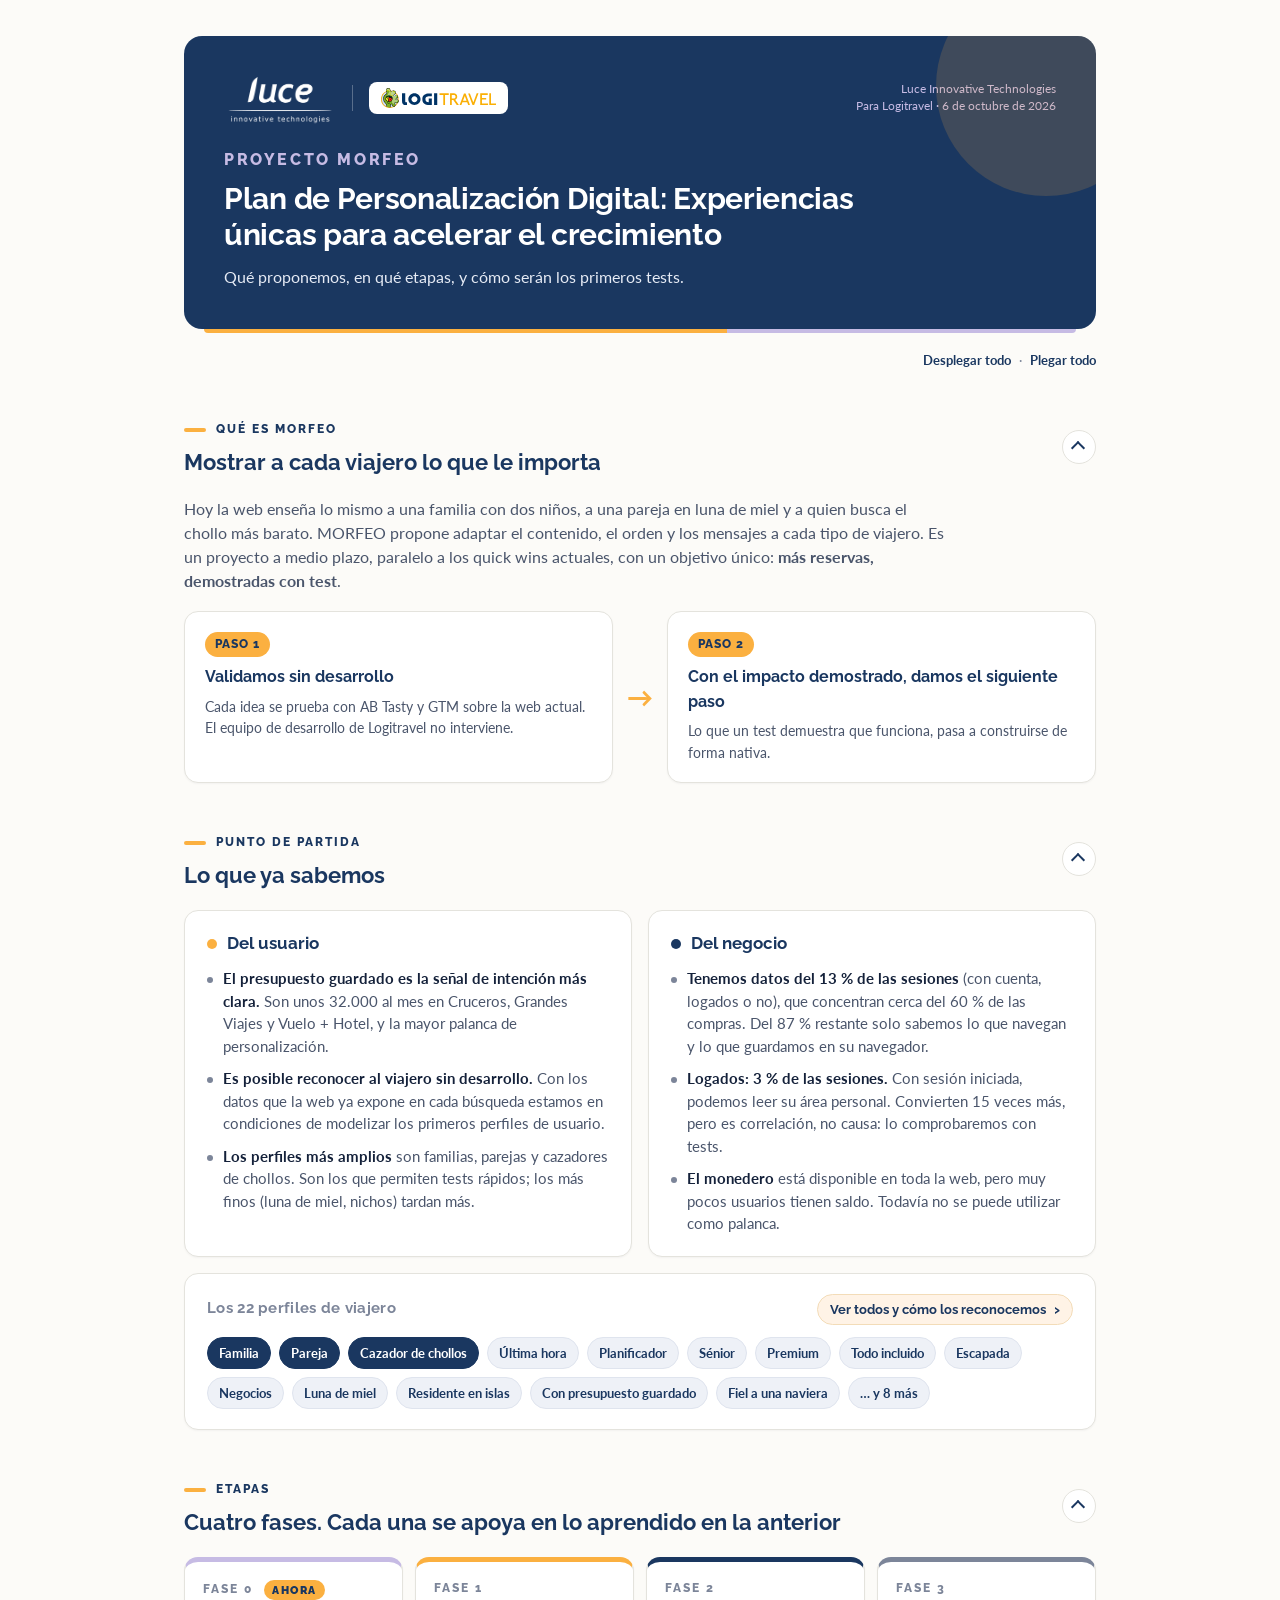
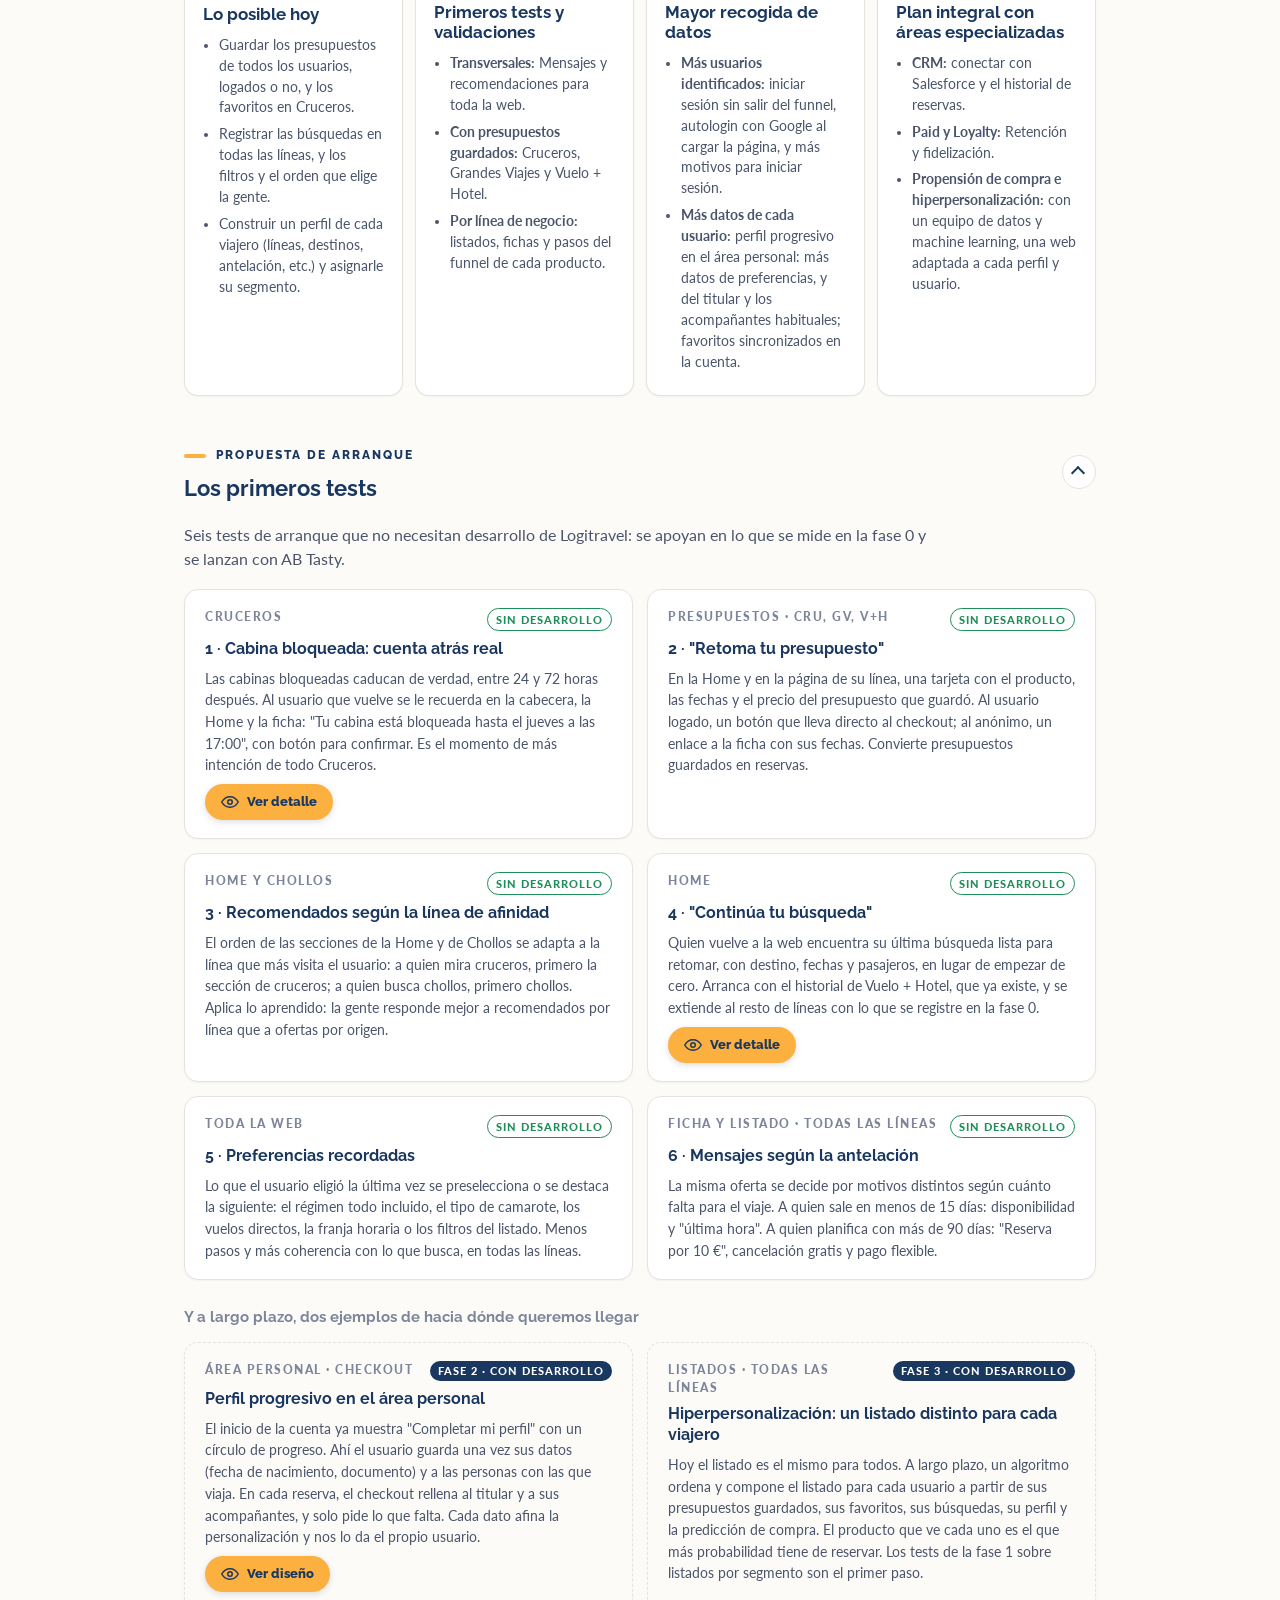
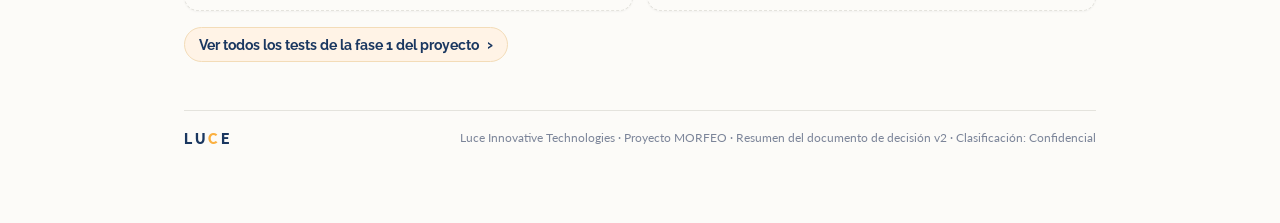
==== index.html @ 3d71fefe "Incorporar favoritos y precisar textos en la sección de Etapas Refleja en el resumen web la nueva pa" ====
<!DOCTYPE html>
<html lang="es">
<head>
<meta charset="UTF-8">
<meta name="viewport" content="width=device-width, initial-scale=1.0">
<title>Proyecto MORFEO · Plan de personalización — Luce para Logitravel</title>
<link rel="preconnect" href="https://fonts.googleapis.com">
<link rel="preconnect" href="https://fonts.gstatic.com" crossorigin>
<link href="https://fonts.googleapis.com/css2?family=Raleway:wght@600;700;800&family=Lato:wght@400;700;900&display=swap" rel="stylesheet">
<style>
  :root {
    --navy: #1A3760;
    --navy-dark: #12284a;
    --orange: #FBB040;
    --orange-soft: #FFF3E6;
    --lilac: #C6BBE4;
    --ink: #14213a;
    --ink-2: #4a556b;
    --ink-3: #7c8599;
    --line: #e4e3dd;
    --paper: #fcfbf8;
    --card: #ffffff;
    --ok: #1e8e5a;
  }
  * { box-sizing: border-box; }
  html { scroll-behavior: smooth; }
  body {
    margin: 0;
    background: var(--paper);
    color: var(--ink);
    font-family: "Lato", Arial, sans-serif;
    font-size: 15.5px;
    line-height: 1.55;
  }
  h1, h2, h3, h4 { font-family: "Raleway", Arial, sans-serif; margin: 0; color: var(--navy); }
  p { margin: 0 0 10px; }
  strong { font-weight: 700; }
  .wrap { max-width: 960px; margin: 0 auto; padding: 36px 24px 72px; }

  /* ---- Cabecera ---- */
  header.hero {
    background: var(--navy);
    color: #fff;
    border-radius: 18px;
    padding: 34px 40px 30px;
    position: relative;
    overflow: hidden;
  }
  header.hero::after {
    content: "";
    position: absolute; right: -60px; top: -60px;
    width: 220px; height: 220px; border-radius: 50%;
    background: var(--orange); opacity: 0.16;
  }
  .brand-row { display: flex; justify-content: space-between; align-items: center; margin-bottom: 22px; }
  .wordmark {
    font-family: "Raleway", Arial, sans-serif; font-weight: 800; font-size: 20px;
    letter-spacing: 4px; color: #fff;
  }
  .wordmark span { color: var(--orange); }
  .brands { display: flex; align-items: center; gap: 16px; position: relative; z-index: 1; }
  .logo-luce { display: block; height: 56px; width: auto; }
  .brand-sep { width: 1px; height: 26px; background: rgba(255,255,255,0.28); }
  .logo-plate { display: inline-flex; align-items: center; background: #fff; border-radius: 8px; padding: 6px 12px; }
  .logo-logi { display: block; height: 20px; width: auto; }
  .brand-row .meta { font-size: 12px; color: var(--lilac); text-align: right; line-height: 1.4; }
  .eyebrow { font-family: "Raleway", Arial, sans-serif; font-size: 16px; font-weight: 800; letter-spacing: 2.6px; text-transform: uppercase; color: var(--lilac); margin-bottom: 8px; }
  header.hero h1 { color: #fff; font-size: 30px; line-height: 1.2; max-width: 680px; letter-spacing: -0.3px; }
  header.hero p.sub { color: #e6ebf5; max-width: 660px; margin-top: 12px; font-size: 15.5px; }
  .hero-rule { height: 4px; background: linear-gradient(90deg, var(--orange) 0 60%, var(--lilac) 60% 100%); border-radius: 0 0 18px 18px; margin: 0 20px; }

  /* ---- Secciones ---- */
  details.sec { margin-top: 38px; }
  details.sec summary {
    list-style: none; cursor: pointer; display: flex; justify-content: space-between; align-items: center; gap: 16px;
    padding: 6px 0; border-radius: 10px;
  }
  details.sec summary::-webkit-details-marker { display: none; }
  details.sec summary:hover h2 { color: var(--navy-dark); }
  details.sec summary:focus-visible { outline: 2px solid var(--orange); outline-offset: 4px; }
  .sum-text .kicker { margin-bottom: 6px; }
  .sum-text h2 { margin-bottom: 0; }
  .chev {
    flex: none; width: 34px; height: 34px; border-radius: 50%; border: 1px solid var(--line); background: var(--card);
    position: relative; transition: transform .2s, background .15s;
  }
  .chev::before {
    content: ""; position: absolute; left: 12px; top: 10px; width: 8px; height: 8px;
    border-right: 2px solid var(--navy); border-bottom: 2px solid var(--navy); transform: rotate(45deg);
  }
  details.sec[open] .chev { transform: rotate(180deg); }
  details.sec summary:hover .chev { background: var(--orange-soft); }
  .sec-body { margin-top: 12px; }
  details.sec:not([open]) summary { border-bottom: 1px dashed var(--line); padding-bottom: 14px; }
  .toggle-all {
    display: flex; justify-content: flex-end; gap: 8px; margin-top: 18px; font-size: 12.5px; color: var(--ink-3);
  }
  .toggle-all button { background: none; border: none; color: var(--navy); font: inherit; font-weight: 700; cursor: pointer; padding: 0; }
  .toggle-all button:hover { text-decoration: underline; }
  .kicker {
    display: inline-flex; align-items: center; gap: 10px;
    font-family: "Raleway", Arial, sans-serif; font-size: 11.5px; font-weight: 800;
    letter-spacing: 2px; text-transform: uppercase; color: var(--navy); margin-bottom: 8px;
  }
  .kicker::before { content: ""; width: 22px; height: 4px; background: var(--orange); border-radius: 2px; }
  h2 { font-size: 22px; font-weight: 700; margin-bottom: 8px; }
  .sec-body > p.lead { color: var(--ink-2); max-width: 760px; margin-bottom: 18px; }

  .card {
    background: var(--card); border: 1px solid var(--line); border-radius: 14px;
    padding: 20px 22px; box-shadow: 0 1px 2px rgba(20,33,58,0.04);
  }
  .grid-2 { display: grid; grid-template-columns: 1fr 1fr; gap: 16px; }
  @media (max-width: 760px) { .grid-2 { grid-template-columns: 1fr; } }

  /* ---- Enlaces que abren detalle ---- */
  .more {
    display: inline-flex; align-items: center; gap: 8px;
    font-family: "Raleway", Arial, sans-serif; font-weight: 700; font-size: 13.5px;
    color: var(--navy); background: var(--orange-soft); border: 1px solid #f3dcb8;
    padding: 8px 14px; border-radius: 999px; cursor: pointer; text-decoration: none;
    transition: background .15s, border-color .15s;
  }
  .more:hover { background: var(--orange); border-color: var(--orange); }
  .more::after { content: "›"; font-size: 17px; line-height: 1; }
  .more.small { font-size: 12.5px; padding: 6px 12px; }

  /* ---- Cómo trabajamos ---- */
  .steps { display: grid; grid-template-columns: 1fr auto 1fr; gap: 14px; align-items: stretch; }
  .step { padding: 18px 20px; }
  .step .n {
    display: inline-block; font-family: "Raleway", Arial, sans-serif; font-weight: 800; font-size: 12px;
    background: var(--orange); color: var(--navy); padding: 3px 10px; border-radius: 999px; margin-bottom: 8px; letter-spacing: 1px;
  }
  .step h3 { font-size: 16px; margin-bottom: 6px; }
  .step p { font-size: 14px; color: var(--ink-2); margin: 0; }
  .arrow { align-self: center; font-size: 26px; color: var(--orange); font-weight: 900; }
  @media (max-width: 760px) { .steps { grid-template-columns: 1fr; } .arrow { text-align: center; transform: rotate(90deg); } }

  /* ---- Punto de partida ---- */
  .know h3 { font-size: 16.5px; margin-bottom: 12px; display: flex; align-items: center; gap: 10px; }
  .know h3::before { content: ""; width: 10px; height: 10px; border-radius: 50%; background: var(--orange); flex: none; }
  .know.biz h3::before { background: var(--navy); }
  ul.facts { list-style: none; padding: 0; margin: 0; display: grid; gap: 10px; }
  ul.facts li { padding-left: 16px; position: relative; font-size: 14.5px; color: var(--ink-2); }
  ul.facts li::before { content: ""; position: absolute; left: 0; top: 9px; width: 6px; height: 6px; border-radius: 50%; background: var(--ink-3); }
  ul.facts li strong { color: var(--ink); }
  .chips { display: flex; flex-wrap: wrap; gap: 8px; margin-top: 14px; }
  .chip { font-size: 13px; font-weight: 700; color: var(--navy); background: #eef1f7; border: 1px solid #dfe4ee; padding: 5px 11px; border-radius: 999px; }
  .chip.hi { background: var(--navy); color: #fff; border-color: var(--navy); }
  .profiles { margin-top: 16px; }
  .profiles-head { display: flex; justify-content: space-between; align-items: center; gap: 12px; flex-wrap: wrap; }
  .profiles-head h3 { font-size: 15px; color: var(--ink-3); font-weight: 700; letter-spacing: .3px; }
  .profiles .chips { margin-top: 12px; }

  /* ---- Fases ---- */
  .phases { display: grid; grid-template-columns: repeat(4, 1fr); gap: 12px; }
  @media (max-width: 860px) { .phases { grid-template-columns: 1fr 1fr; } }
  @media (max-width: 520px) { .phases { grid-template-columns: 1fr; } }
  .phase { padding: 18px 18px 16px; border-top: 5px solid var(--orange); display: flex; flex-direction: column; }
  .phase.p0 { border-top-color: var(--lilac); }
  .phase.p1 { border-top-color: var(--orange); }
  .phase.p2 { border-top-color: var(--navy); }
  .phase.p3 { border-top-color: var(--ink-3); }
  .phase .num { font-family: "Raleway", Arial, sans-serif; font-weight: 800; font-size: 11.5px; letter-spacing: 2px; color: var(--ink-3); text-transform: uppercase; }
  .phase h3 { font-size: 16.5px; margin: 4px 0 10px; line-height: 1.25; }
  .phase ul { margin: 0; padding-left: 16px; }
  .phase li { font-size: 13.5px; color: var(--ink-2); margin-bottom: 6px; }
  .now { display: inline-block; font-size: 10.5px; font-weight: 900; letter-spacing: 1.5px; color: var(--navy); background: var(--orange); padding: 2px 8px; border-radius: 999px; margin-left: 6px; vertical-align: middle; }

  /* ---- Tests ---- */
  .tests { display: grid; grid-template-columns: 1fr 1fr; gap: 14px; }
  @media (max-width: 760px) { .tests { grid-template-columns: 1fr; } }
  .test { padding: 18px 20px; display: flex; flex-direction: column; gap: 8px; }
  .test .top { display: flex; justify-content: space-between; align-items: flex-start; gap: 10px; }
  .test .line { font-size: 11.5px; font-weight: 900; letter-spacing: 1.5px; text-transform: uppercase; color: var(--ink-3); }
  .test h3 { font-size: 16px; line-height: 1.3; }
  .test p { font-size: 14px; color: var(--ink-2); margin: 0; }
  .pill-dev { font-size: 11px; font-weight: 900; letter-spacing: 1px; color: var(--ok); border: 1.5px solid var(--ok); padding: 2px 8px; border-radius: 999px; white-space: nowrap; }
  .tests-foot { margin-top: 16px; }
  .sub-h { font-size: 15px; color: var(--ink-3); font-weight: 700; margin: 26px 0 12px; }
  .test.long { border-style: dashed; background: var(--paper); }
  .pill-long { font-size: 10.5px; font-weight: 900; letter-spacing: 1px; color: #fff; background: var(--navy); padding: 2px 8px; border-radius: 999px; white-space: nowrap; }

  /* ---- Modales ---- */
  dialog {
    border: none; border-radius: 16px; padding: 0;
    width: min(1040px, calc(100vw - 32px)); max-height: 88vh;
    background: var(--card); color: var(--ink);
    box-shadow: 0 24px 60px rgba(20,33,58,0.28);
  }
  dialog::backdrop { background: rgba(20,33,58,0.55); }
  .modal-head {
    position: sticky; top: 0; z-index: 1;
    display: flex; justify-content: space-between; align-items: flex-start; gap: 16px;
    padding: 20px 26px 14px; background: var(--card); border-bottom: 1px solid var(--line);
  }
  .modal-head h2 { font-size: 20px; margin: 0; }
  .modal-head p { font-size: 13.5px; color: var(--ink-2); margin: 4px 0 0; }
  .close {
    flex: none; width: 34px; height: 34px; border-radius: 50%; border: 1px solid var(--line);
    background: var(--paper); color: var(--navy); font-size: 20px; line-height: 1; cursor: pointer;
  }
  .close:hover { background: var(--orange-soft); }
  .modal-body { padding: 10px 26px 26px; }
  .modal-body h3 {
    font-size: 12px; letter-spacing: 2px; text-transform: uppercase; color: var(--navy);
    margin: 22px 0 8px; padding-left: 12px; border-left: 4px solid var(--orange);
  }
  .modal-body h3 small { text-transform: none; letter-spacing: 0; font-weight: 400; color: var(--ink-3); font-family: "Lato", Arial, sans-serif; font-size: 12.5px; margin-left: 8px; }
  table { width: 100%; border-collapse: collapse; font-size: 13.5px; }
  th { text-align: left; font-family: "Raleway", Arial, sans-serif; font-size: 11.5px; letter-spacing: 1.2px; text-transform: uppercase; color: var(--ink-3); padding: 8px 10px; border-bottom: 2px solid var(--line); }
  td { padding: 9px 10px; border-bottom: 1px solid var(--line); vertical-align: top; color: var(--ink-2); }
  td:first-child { color: var(--ink); font-weight: 700; white-space: nowrap; }
  tr:hover td { background: #fcf8f1; }
  .rel { display: inline-block; font-size: 11.5px; font-weight: 900; letter-spacing: .5px; padding: 2px 8px; border-radius: 999px; white-space: nowrap; }
  .rel.hi { background: #e3f4ea; color: var(--ok); }
  .rel.mid { background: var(--orange-soft); color: #9a6200; }
  .rel.lo { background: #eef1f7; color: var(--ink-3); }
  td:first-child { white-space: normal; min-width: 180px; }
  td small { display: inline-block; margin-top: 4px; font-size: 12px; color: var(--ink-3); }

  /* ---- Tarjetas de test clicables + modales de detalle ---- */
  .test[data-open] { cursor: pointer; transition: border-color .15s, box-shadow .15s, transform .15s; }
  .test[data-open]:hover { border-color: var(--orange); box-shadow: 0 6px 18px rgba(20,33,58,0.10); transform: translateY(-1px); }
  .test[data-open]:focus-visible { outline: 2px solid var(--orange); outline-offset: 3px; }
  .test .go { margin-top: auto; align-self: flex-start; display: inline-flex; align-items: center; gap: 8px; padding: 8px 16px; border-radius: 999px; background: var(--orange); font-family: "Raleway", Arial, sans-serif; font-weight: 800; font-size: 13px; color: var(--navy); box-shadow: 0 2px 6px rgba(20,33,58,0.15); transition: background .15s, color .15s; }
  .test .go::before { content: ""; width: 18px; height: 18px; background: currentColor; -webkit-mask: url("data:image/svg+xml,%3Csvg xmlns='http://www.w3.org/2000/svg' viewBox='0 0 24 24' fill='none' stroke='black' stroke-width='2' stroke-linecap='round' stroke-linejoin='round'%3E%3Cpath d='M1 12s4-7 11-7 11 7 11 7-4 7-11 7S1 12 1 12z'/%3E%3Ccircle cx='12' cy='12' r='3'/%3E%3C/svg%3E") center / contain no-repeat; mask: url("data:image/svg+xml,%3Csvg xmlns='http://www.w3.org/2000/svg' viewBox='0 0 24 24' fill='none' stroke='black' stroke-width='2' stroke-linecap='round' stroke-linejoin='round'%3E%3Cpath d='M1 12s4-7 11-7 11 7 11 7-4 7-11 7S1 12 1 12z'/%3E%3Ccircle cx='12' cy='12' r='3'/%3E%3C/svg%3E") center / contain no-repeat; }
  .test[data-open]:hover .go { background: var(--navy); color: #fff; }
  dialog.lightbox { width: min(1400px, calc(100vw - 32px)); max-height: 96vh; overflow: auto; background: #fff; padding: 12px; text-align: center; }
  dialog.lightbox img { max-width: 100%; max-height: calc(96vh - 40px); height: auto; }
  dialog.lightbox .close { position: absolute; top: 10px; right: 10px; z-index: 2; }
  dialog.narrow { width: min(760px, calc(100vw - 32px)); }
  .detail { margin: 0; display: grid; gap: 16px; }
  .detail dt { font-family: "Raleway", Arial, sans-serif; font-size: 11.5px; font-weight: 800; letter-spacing: 1.6px; text-transform: uppercase; color: var(--navy); padding-left: 10px; border-left: 4px solid var(--orange); margin-bottom: 4px; }
  .detail dd { margin: 0; font-size: 14.5px; color: var(--ink-2); }
  /* Modal con mockups: todo cabe en pantalla, sin scroll. La altura de las imágenes se calcula a partir de la ventana */
  dialog.wide { width: min(1024px, calc(100vw - 32px)); max-height: 96vh; overflow: hidden; }
  dialog.wide .modal-head { padding: 14px 26px 10px; }
  dialog.wide .modal-body { padding: 8px 26px 18px; }
  .wide .detail { grid-template-columns: 1fr 1fr; gap: 12px 28px; margin-top: 12px; }
  .mock { display: flex; justify-content: center; align-items: flex-start; gap: 20px; --mh: min(clamp(200px, calc((96vh - 300px) * 0.8), 520px), calc((min(1024px, 100vw - 32px) - 72px) / 2.1)); }
  .mock figure { margin: 0; flex: none; }
  .mock .mock-tag { margin-bottom: 6px; }
  .mock a.zoom { display: block; cursor: zoom-in; border: 1px solid var(--line); border-radius: 10px; overflow: hidden; background: #f6f6f6; }
  .mock img { display: block; height: var(--mh); width: auto; max-width: 100%; }
  .mock-note { margin: 8px 0 0; font-size: 12.5px; color: var(--ink-3); text-align: center; }
  .mock-tag { display: inline-block; font-size: 10.5px; font-weight: 900; letter-spacing: 1.2px; text-transform: uppercase; color: var(--navy); background: var(--lilac); padding: 2px 8px; border-radius: 999px; }
  @media (max-width: 900px) {
    dialog.wide { overflow: auto; }
    .mock { flex-direction: column; align-items: center; }
    .mock img { height: auto; width: 100%; }
    .wide .detail { grid-template-columns: 1fr; }
  }

  /* ---- Maqueta interactiva (modal del test 1) ---- */
  dialog.sim { width: min(1180px, calc(100vw - 32px)); max-height: 96vh; overflow: auto; }
  dialog.sim .modal-head { padding: 14px 26px 10px; }
  dialog.sim .modal-body { padding: 12px 26px 20px; }
  .sim-bar { display: flex; flex-wrap: wrap; align-items: center; gap: 10px 22px; margin-bottom: 12px; }
  .sim-ctl { display: flex; align-items: center; gap: 10px; }
  .sim-ctl.sim-right { margin-left: auto; gap: 8px; }
  .sim-lbl { font-family: "Raleway", Arial, sans-serif; font-size: 11.5px; font-weight: 800; letter-spacing: 1.6px; text-transform: uppercase; color: var(--ink-3); }
  .sim-switch { display: inline-flex; align-items: center; gap: 10px; padding: 4px 14px 4px 4px; border-radius: 999px; border: 1px solid var(--line); background: var(--paper); cursor: pointer; font: 700 13px "Lato", Arial, sans-serif; color: var(--ink-2); }
  .sim-switch .sim-knob { position: relative; width: 40px; height: 22px; border-radius: 999px; background: #c9ccd6; transition: background .15s; }
  .sim-switch .sim-knob::after { content: ""; position: absolute; top: 3px; left: 3px; width: 16px; height: 16px; border-radius: 50%; background: #fff; box-shadow: 0 1px 2px rgba(20,33,58,.3); transition: transform .15s; }
  .sim-switch[aria-checked="true"] { color: var(--navy); border-color: #f3dcb8; background: var(--orange-soft); }
  .sim-switch[aria-checked="true"] .sim-knob { background: var(--navy); }
  .sim-switch[aria-checked="true"] .sim-knob::after { transform: translateX(18px); }
  .sim-seg { display: inline-flex; border: 1px solid var(--line); border-radius: 999px; padding: 3px; background: var(--paper); }
  .sim-seg button { border: 0; background: none; padding: 5px 14px; border-radius: 999px; cursor: pointer; font: 700 13px "Lato", Arial, sans-serif; color: var(--ink-2); }
  .sim-seg button[aria-pressed="true"] { background: var(--navy); color: #fff; }
  .sim-ghost { border: 1px solid var(--line); background: var(--card); color: var(--navy); border-radius: 999px; padding: 6px 12px; cursor: pointer; font: 700 12.5px "Lato", Arial, sans-serif; }
  .sim-ghost:hover { background: var(--orange-soft); border-color: #f3dcb8; }
  .sim-switch:focus-visible, .sim-seg button:focus-visible, .sim-ghost:focus-visible { outline: 2px solid var(--orange); outline-offset: 2px; }
  .sim-stage { --sim-h: clamp(340px, 58vh, 640px); height: var(--sim-h); display: flex; justify-content: center; align-items: flex-start; background: #fdebd3; border: 1px solid #f3dcb8; border-radius: 12px; overflow: hidden; }
  .sim-desk, .sim-phone { position: relative; overflow: hidden; }
  /* Escritorio con el mismo marco oscuro que el móvil, separado del borde de la zona */
  .sim-desk { flex: none; width: calc(100% - 40px); height: calc(100% - 24px); margin: 12px 20px; border: 8px solid var(--navy-dark); border-radius: 14px; background: #fff; box-shadow: 0 8px 24px rgba(20,33,58,.25); }
  /* Móvil completo (390 × 700 de pantalla + marco); se escala para que quepa entero en la zona */
  .sim-phone { flex: none; width: 406px; height: 716px; margin-top: 8px; transform-origin: top center; border: 8px solid var(--navy-dark); border-radius: 36px; background: #fff; box-shadow: 0 8px 24px rgba(20,33,58,.25); }
  .sim-phone iframe { width: 100%; height: 100%; }
  .sim-stage[data-view="desktop"] .sim-phone, .sim-stage[data-view="mobile"] .sim-desk { display: none; }
  /* Maqueta de una sola pieza (perfil progresivo): el iframe ocupa toda la zona */
  .sim-stage.single { background: #eef1f6; border-color: var(--line); --sim-h: clamp(420px, 66vh, 700px); }
  .sim-stage.single iframe { position: static; width: 100%; height: 100%; transform: none; }
  .sim-count { font-size: 13px; color: var(--ink-2); }
  .sim-count strong { color: var(--navy); font-size: 15px; }
  dialog.viaj { width: min(1240px, calc(100vw - 32px)); }
  dialog.viaj .detail { grid-template-columns: 1fr 1fr; }
  @media (max-width: 900px) { dialog.viaj .detail { grid-template-columns: 1fr; } .sim-stage.single { height: auto; } .sim-stage.single iframe { height: 1400px; } }
  .sim-stage iframe { display: block; border: 0; background: #fff; transform-origin: 0 0; position: absolute; top: 0; left: 0; }
  @media (max-width: 900px) { .sim-ctl.sim-right { margin-left: 0; } }

  /* ---- Pie ---- */
  footer { margin-top: 48px; padding-top: 18px; border-top: 1px solid var(--line); display: flex; justify-content: space-between; flex-wrap: wrap; gap: 8px; font-size: 12px; color: var(--ink-3); }
  footer .wordmark { color: var(--navy); font-size: 14px; letter-spacing: 3px; }

  @media print {
    body { background: #fff; font-size: 12.5px; }
    .wrap { padding: 0; max-width: none; }
    header.hero { border-radius: 0; }
    .card, .phase, .test, .step { box-shadow: none; break-inside: avoid; }
    details.sec { margin-top: 22px; }
    .more, dialog, .chev, .toggle-all { display: none !important; }
  }
</style>
</head>
<body>
<div class="wrap">

  <header class="hero">
    <div class="brand-row">
      <div class="brands">
        <img src="assets/luce_innovative_technologies_blanco.svg" alt="Luce Innovative Technologies" class="logo-luce">
        <span class="brand-sep" aria-hidden="true"></span>
        <span class="logo-plate"><img src="assets/logitravel_logo.svg" alt="Logitravel" class="logo-logi"></span>
      </div>
      <div class="meta">Luce Innovative Technologies<br>Para Logitravel · 6 de octubre de 2026</div>
    </div>
    <div class="eyebrow">Proyecto MORFEO</div>
    <h1>Plan de Personalización Digital: Experiencias únicas para acelerar el crecimiento</h1>
    <p class="sub">Qué proponemos, en qué etapas, y cómo serán los primeros tests.</p>
  </header>
  <div class="hero-rule"></div>
  <div class="toggle-all"><button data-all="open">Desplegar todo</button> · <button data-all="close">Plegar todo</button></div>

  <!-- ====== QUÉ ES ====== -->
  <details class="sec" open>
    <summary>
      <div class="sum-text"><div class="kicker">Qué es MORFEO</div><h2>Mostrar a cada viajero lo que le importa</h2></div>
      <span class="chev" aria-hidden="true"></span>
    </summary>
    <div class="sec-body">
    <p class="lead">Hoy la web enseña lo mismo a una familia con dos niños, a una pareja en luna de miel y a quien busca el chollo más barato. MORFEO propone adaptar el contenido, el orden y los mensajes a cada tipo de viajero. Es un proyecto a medio plazo, paralelo a los quick wins actuales, con un objetivo único: <strong>más reservas, demostradas con test</strong>.</p>

    <div class="steps">
      <div class="card step">
        <span class="n">PASO 1</span>
        <h3>Validamos sin desarrollo</h3>
        <p>Cada idea se prueba con AB Tasty y GTM sobre la web actual. El equipo de desarrollo de Logitravel no interviene.</p>
      </div>
      <div class="arrow">→</div>
      <div class="card step">
        <span class="n">PASO 2</span>
        <h3>Con el impacto demostrado, damos el siguiente paso</h3>
        <p>Lo que un test demuestra que funciona, pasa a construirse de forma nativa.</p>
      </div>
    </div>
  </div>
  </details>

  <!-- ====== PUNTO DE PARTIDA ====== -->
  <details class="sec" open>
    <summary>
      <div class="sum-text"><div class="kicker">Punto de partida</div><h2>Lo que ya sabemos</h2></div>
      <span class="chev" aria-hidden="true"></span>
    </summary>
    <div class="sec-body">
    <div class="grid-2">

      <div class="card know">
        <h3>Del usuario</h3>
        <ul class="facts">
          <li><strong>El presupuesto guardado es la señal de intención más clara.</strong> Son unos 32.000 al mes en Cruceros, Grandes Viajes y Vuelo + Hotel, y la mayor palanca de personalización.</li>
          <li><strong>Es posible reconocer al viajero sin desarrollo.</strong> Con los datos que la web ya expone en cada búsqueda estamos en condiciones de modelizar los primeros perfiles de usuario.</li>
          <li><strong>Los perfiles más amplios</strong> son familias, parejas y cazadores de chollos. Son los que permiten tests rápidos; los más finos (luna de miel, nichos) tardan más.</li>
        </ul>
      </div>
      <div class="card know biz">
        <h3>Del negocio</h3>
        <ul class="facts">
          <li><strong>Tenemos datos del 13 % de las sesiones</strong> (con cuenta, logados o no), que concentran cerca del 60 % de las compras. Del 87 % restante solo sabemos lo que navegan y lo que guardamos en su navegador.</li>
          <li><strong>Logados: 3 % de las sesiones.</strong> Con sesión iniciada, podemos leer su área personal. Convierten 15 veces más, pero es correlación, no causa: lo comprobaremos con tests.</li>
          <li><strong>El monedero</strong> está disponible en toda la web, pero muy pocos usuarios tienen saldo. Todavía no se puede utilizar como palanca.</li>
        </ul>
      </div>

    </div>

    <div class="card profiles">
      <div class="profiles-head">
        <h3>Los 22 perfiles de viajero</h3>
        <button class="more small" data-open="dlg-segmentos">Ver todos y cómo los reconocemos</button>
      </div>
      <div class="chips">
        <span class="chip hi">Familia</span><span class="chip hi">Pareja</span><span class="chip hi">Cazador de chollos</span>
        <span class="chip">Última hora</span><span class="chip">Planificador</span><span class="chip">Sénior</span><span class="chip">Premium</span>
        <span class="chip">Todo incluido</span><span class="chip">Escapada</span><span class="chip">Negocios</span><span class="chip">Luna de miel</span>
        <span class="chip">Residente en islas</span><span class="chip">Con presupuesto guardado</span><span class="chip">Fiel a una naviera</span><span class="chip">… y 8 más</span>
      </div>
    </div>
  </div>
  </details>

  <!-- ====== ETAPAS ====== -->
  <details class="sec" open>
    <summary>
      <div class="sum-text"><div class="kicker">Etapas</div><h2>Cuatro fases. Cada una se apoya en lo aprendido en la anterior</h2></div>
      <span class="chev" aria-hidden="true"></span>
    </summary>
    <div class="sec-body">
    <div class="phases">
      <div class="card phase p0">
        <div class="num">Fase 0 <span class="now">AHORA</span></div>
        <h3>Lo posible hoy</h3>
        <ul>
          <li>Guardar los presupuestos de todos los usuarios, logados o no, y los favoritos en Cruceros.</li>
          <li>Registrar las búsquedas en todas las líneas, y los filtros y el orden que elige la gente.</li>
          <li>Construir un perfil de cada viajero (líneas, destinos, antelación, etc.) y asignarle su segmento.</li>
        </ul>
      </div>
      <div class="card phase p1">
        <div class="num">Fase 1</div>
        <h3>Primeros tests y validaciones</h3>
        <ul>
          <li><strong>Transversales:</strong> Mensajes y recomendaciones para toda la web.</li>
          <li><strong>Con presupuestos guardados:</strong> Cruceros, Grandes Viajes y Vuelo + Hotel.</li>
          <li><strong>Por línea de negocio:</strong> listados, fichas y pasos del funnel de cada producto.</li>
        </ul>
      </div>
      <div class="card phase p2">
        <div class="num">Fase 2</div>
        <h3>Mayor recogida de datos</h3>
        <ul>
          <li><strong>Más usuarios identificados:</strong> iniciar sesión sin salir del funnel, autologin con Google al cargar la página, y más motivos para iniciar sesión.</li>
          <li><strong>Más datos de cada usuario:</strong> perfil progresivo en el área personal: más datos de preferencias, y del titular y los acompañantes habituales; favoritos sincronizados en la cuenta.</li>
        </ul>
      </div>
      <div class="card phase p3">
        <div class="num">Fase 3</div>
        <h3>Plan integral con áreas especializadas</h3>
        <ul>
          <li><strong>CRM:</strong> conectar con Salesforce y el historial de reservas.</li>
          <li><strong>Paid y Loyalty:</strong> Retención y fidelización.</li>
          <li><strong>Propensión de compra e hiperpersonalización:</strong> con un equipo de datos y machine learning, una web adaptada a cada perfil y usuario.</li>
        </ul>
      </div>
    </div>
  </div>
  </details>

  <!-- ====== PRIMEROS TESTS ====== -->
  <details class="sec" open>
    <summary>
      <div class="sum-text"><div class="kicker">Propuesta de arranque</div><h2>Los primeros tests</h2></div>
      <span class="chev" aria-hidden="true"></span>
    </summary>
    <div class="sec-body">
    <p class="lead">Seis tests de arranque que no necesitan desarrollo de Logitravel: se apoyan en lo que se mide en la fase 0 y se lanzan con AB Tasty.</p>

    <div class="tests">
      <div class="card test" data-open="dlg-t1" role="button" tabindex="0" aria-haspopup="dialog">
        <div class="top"><span class="line">Cruceros</span><span class="pill-dev">SIN DESARROLLO</span></div>
        <h3>1 · Cabina bloqueada: cuenta atrás real</h3>
        <p>Las cabinas bloqueadas caducan de verdad, entre 24 y 72 horas después. Al usuario que vuelve se le recuerda en la cabecera, la Home y la ficha: "Tu cabina está bloqueada hasta el jueves a las 17:00", con botón para confirmar. Es el momento de más intención de todo Cruceros.</p>
        <span class="go">Ver detalle</span>
      </div>

      <div class="card test">
        <div class="top"><span class="line">Presupuestos · CRU, GV, V+H</span><span class="pill-dev">SIN DESARROLLO</span></div>
        <h3>2 · "Retoma tu presupuesto"</h3>
        <p>En la Home y en la página de su línea, una tarjeta con el producto, las fechas y el precio del presupuesto que guardó. Al usuario logado, un botón que lleva directo al checkout; al anónimo, un enlace a la ficha con sus fechas. Convierte presupuestos guardados en reservas.</p>
      </div>

      <div class="card test">
        <div class="top"><span class="line">Home y Chollos</span><span class="pill-dev">SIN DESARROLLO</span></div>
        <h3>3 · Recomendados según la línea de afinidad</h3>
        <p>El orden de las secciones de la Home y de Chollos se adapta a la línea que más visita el usuario: a quien mira cruceros, primero la sección de cruceros; a quien busca chollos, primero chollos. Aplica lo aprendido: la gente responde mejor a recomendados por línea que a ofertas por origen.</p>
      </div>

      <div class="card test" data-open="dlg-t4" role="button" tabindex="0" aria-haspopup="dialog">
        <div class="top"><span class="line">Home</span><span class="pill-dev">SIN DESARROLLO</span></div>
        <h3>4 · "Continúa tu búsqueda"</h3>
        <p>Quien vuelve a la web encuentra su última búsqueda lista para retomar, con destino, fechas y pasajeros, en lugar de empezar de cero. Arranca con el historial de Vuelo + Hotel, que ya existe, y se extiende al resto de líneas con lo que se registre en la fase 0.</p>
        <span class="go">Ver detalle</span>
      </div>

      <div class="card test">
        <div class="top"><span class="line">Toda la web</span><span class="pill-dev">SIN DESARROLLO</span></div>
        <h3>5 · Preferencias recordadas</h3>
        <p>Lo que el usuario eligió la última vez se preselecciona o se destaca la siguiente: el régimen todo incluido, el tipo de camarote, los vuelos directos, la franja horaria o los filtros del listado. Menos pasos y más coherencia con lo que busca, en todas las líneas.</p>
      </div>

      <div class="card test">
        <div class="top"><span class="line">Ficha y listado · Todas las líneas</span><span class="pill-dev">SIN DESARROLLO</span></div>
        <h3>6 · Mensajes según la antelación</h3>
        <p>La misma oferta se decide por motivos distintos según cuánto falta para el viaje. A quien sale en menos de 15 días: disponibilidad y "última hora". A quien planifica con más de 90 días: "Reserva por 10 €", cancelación gratis y pago flexible.</p>
      </div>
    </div>

    <h3 class="sub-h">Y a largo plazo, dos ejemplos de hacia dónde queremos llegar</h3>
    <div class="tests">
      <div class="card test long" data-open="dlg-l1" role="button" tabindex="0" aria-haspopup="dialog">
        <div class="top"><span class="line">Área personal · Checkout</span><span class="pill-long">FASE 2 · CON DESARROLLO</span></div>
        <h3>Perfil progresivo en el área personal</h3>
        <p>El inicio de la cuenta ya muestra "Completar mi perfil" con un círculo de progreso. Ahí el usuario guarda una vez sus datos (fecha de nacimiento, documento) y a las personas con las que viaja. En cada reserva, el checkout rellena al titular y a sus acompañantes, y solo pide lo que falta. Cada dato afina la personalización y nos lo da el propio usuario.</p>
        <span class="go">Ver diseño</span>
      </div>
      <div class="card test long">
        <div class="top"><span class="line">Listados · Todas las líneas</span><span class="pill-long">FASE 3 · CON DESARROLLO</span></div>
        <h3>Hiperpersonalización: un listado distinto para cada viajero</h3>
        <p>Hoy el listado es el mismo para todos. A largo plazo, un algoritmo ordena y compone el listado para cada usuario a partir de sus presupuestos guardados, sus favoritos, sus búsquedas, su perfil y la predicción de compra. El producto que ve cada uno es el que más probabilidad tiene de reservar. Los tests de la fase 1 sobre listados por segmento son el primer paso.</p>
      </div>
    </div>
    <div class="tests-foot"><button class="more" data-open="dlg-tests">Ver todos los tests de la fase 1 del proyecto</button></div>
  </div>
  </details>

  <footer>
    <div class="wordmark">LU<span style="color:var(--orange)">C</span>E</div>
    <div>Luce Innovative Technologies · Proyecto MORFEO · Resumen del documento de decisión v2 · Clasificación: Confidencial</div>
  </footer>

</div>

<!-- ====== MODAL · PERFILES ====== -->
<dialog id="dlg-segmentos">
  <div class="modal-head">
    <div>
      <h2>Los 22 perfiles de viajero</h2>
      <p>Cada perfil sale de señales que ya existen en la web. La columna "Fiabilidad" indica cuánto nos fiamos de la señal.</p>
    </div>
    <button class="close" aria-label="Cerrar">×</button>
  </div>
  <div class="modal-body">
    <table>
      <thead><tr><th>Perfil</th><th>Cómo lo reconocemos</th><th>Fiabilidad</th><th>Líneas</th></tr></thead>
      <tbody>
        <tr><td>Familia</td><td>Niños o bebés en la búsqueda (con sus edades), hotel marcado como "Familiar", filtros infantiles (animación, guardería, piscina infantil), parques acuáticos en Cruceros</td><td><span class="rel hi">Alta</span></td><td>V+H, HOT, CRU</td></tr>
        <tr><td>Pareja</td><td>2 adultos sin niños, hotel "Romántico" o "Solo adultos"</td><td><span class="rel mid">Media</span><br><small>2 adultos es la búsqueda por defecto</small></td><td>V+H, HOT, CRU, GV</td></tr>
        <tr><td>Luna de miel</td><td>Categoría "Viaje de novios" en Grandes Viajes, destinos exóticos, hotel romántico de 5*</td><td><span class="rel hi">Alta</span><br><small>segmento pequeño</small></td><td>GV, V+H</td></tr>
        <tr><td>Sénior / jubilado</td><td>Pasajeros sénior en la búsqueda, visita a la campaña "Mayores de 55", viaja entre semana en temporada baja con estancia larga</td><td><span class="rel mid">Media</span></td><td>HOT, V+H, CRU, GV</td></tr>
        <tr><td>Grupo de amigos</td><td>3 o más adultos sin niños, o varias habitaciones de adultos</td><td><span class="rel mid">Media</span></td><td>V+H, HOT</td></tr>
        <tr><td>Viajero solo / negocios</td><td>1 adulto, entre semana, 1-2 noches en ciudad, hotel "Business", vuelo solo de ida</td><td><span class="rel mid">Media</span></td><td>HOT, VUE</td></tr>
        <tr><td>Cazador de chollos</td><td>Clic en "Chollos" en el menú, campañas "Chollos" o "Última hora", orden por precio más bajo, llega desde un metabuscador</td><td><span class="rel hi">Alta</span></td><td>Todas</td></tr>
        <tr><td>Premium / lujo</td><td>Hotel de 5*, campañas "Hoteles de lujo" o "Viajes de ensueño", orden por categoría de mayor a menor, precio alto, camarote suite o balcón</td><td><span class="rel hi">Alta</span></td><td>HOT, V+H, CRU, GV</td></tr>
        <tr><td>Fan del todo incluido</td><td>Régimen todo incluido en búsquedas, presupuestos o filtros, campaña "Todo incluido"</td><td><span class="rel hi">Alta</span></td><td>V+H, HOT, CRU</td></tr>
        <tr><td>Última hora</td><td>Salida en menos de 15 días</td><td><span class="rel hi">Alta</span></td><td>Todas</td></tr>
        <tr><td>Planificador</td><td>Salida en más de 90 días</td><td><span class="rel hi">Alta</span></td><td>Todas</td></tr>
        <tr><td>Escapada</td><td>1-3 noches, fin de semana, destino nacional</td><td><span class="rel hi">Alta</span></td><td>HOT, V+H</td></tr>
        <tr><td>Playa / ciudad / naturaleza</td><td>Hotel "Playa", agrupación "Capitales Europeas", línea Costa, destino</td><td><span class="rel hi">Alta</span></td><td>HOT, V+H</td></tr>
        <tr><td>Residente en islas</td><td>Marca de residente en la búsqueda, filtro "residente" en Vuelos</td><td><span class="rel hi">Alta</span></td><td>VUE, V+H</td></tr>
        <tr><td>Intereses de nicho</td><td>Mascotas, golf, cicloturismo, accesible, spa</td><td><span class="rel hi">Alta</span><br><small>segmentos pequeños</small></td><td>HOT, V+H</td></tr>
        <tr><td>Fiel a una naviera o un destino</td><td>Ha visto 2 o más fichas de la misma naviera, zona o país</td><td><span class="rel hi">Alta</span></td><td>CRU, GV</td></tr>
        <tr><td>Indeciso / comparador</td><td>Repite la misma búsqueda, ve muchas fichas sin avanzar, descarga el PDF (GV), clic en el call center</td><td><span class="rel hi">Alta</span></td><td>Todas</td></tr>
        <tr><td>Multi-línea</td><td>Ha visitado dos o más líneas (p. ej. Vuelos y Hoteles)</td><td><span class="rel hi">Alta</span></td><td>Todas</td></tr>
        <tr><td>Con presupuesto guardado</td><td>Presupuestos en su área personal (logados) o guardados en su navegador (todos, a partir de la fase 0)</td><td><span class="rel hi">Alta</span></td><td>CRU, GV, V+H</td></tr>
        <tr><td>Canal de llegada</td><td>Metabuscador, publicidad de pago, buscadores, email, afiliado</td><td><span class="rel hi">Alta</span></td><td>Todas</td></tr>
        <tr><td>Propensión de compra</td><td>Modelo del equipo de Data de Logitravel</td><td><span class="rel lo">Baja hoy</span><br><small>en desarrollo</small></td><td>Todas</td></tr>
        <tr><td>Necesidad emocional</td><td>EmotionsAI, módulo de AB Tasty que clasifica al visitante por cómo navega</td><td><span class="rel lo">Sin validar</span></td><td>Todas</td></tr>
      </tbody>
    </table>
  </div>
</dialog>

<!-- ====== MODAL · TESTS ====== -->
<dialog id="dlg-tests">
  <div class="modal-head">
    <div>
      <h2>Los tests de la fase 1</h2>
      <p>Ninguno necesita desarrollo. Los seis de arranque van marcados con una estrella.</p>
    </div>
    <button class="close" aria-label="Cerrar">×</button>
  </div>
  <div class="modal-body">

    <h3>Transversales <small>A toda la web o a varias líneas</small></h3>
    <table>
      <thead><tr><th>Test</th><th>Qué hacemos</th></tr></thead>
      <tbody>
        <tr><td>Icono del checkout</td><td>Al usuario logado, el icono de perfil muestra su nombre y abre un menú en lugar de llevarle a "Mi cuenta" y sacarle de la compra. Se lanza junto con la señal de sesión iniciada ya propuesta en CRO Hub</td></tr>
        <tr><td>Quitar "Crear cuenta"</td><td>Eliminar el bloque "Crear cuenta" del checkout mobile. Ya propuesto en CRO Hub, independiente del anterior</td></tr>
        <tr><td>★ Recomendados por afinidad</td><td>El orden de las secciones de la Home y de Chollos se adapta a la línea que más visita el usuario</td></tr>
        <tr><td>★ Continúa tu búsqueda</td><td>En la Home, retomar la última búsqueda de Vuelo + Hotel, con el historial que ya existe</td></tr>
        <tr><td>Vistos recientemente</td><td>En la Home y en las páginas de línea, los últimos hoteles, cruceros o circuitos que ha visto</td></tr>
        <tr><td>Mensajes por canal</td><td>A quien viene de un metabuscador, precio final y confianza. A quien viene de email, continuidad con la oferta del email</td></tr>
        <tr><td>★ Mensajes por antelación</td><td>A quien sale pronto, disponibilidad y "última hora". A quien planifica con tiempo, "Reserva por 10 €", cancelación gratis, pago flexible</td></tr>
        <tr><td>Cazadores de chollos</td><td>Destacar ahorro, precio más bajo y chollos de su destino</td></tr>
        <tr><td>Premium</td><td>Mostrar primero 5* y suites, y quitar los mensajes de precio y chollos</td></tr>
        <tr><td>★ Preferencias recordadas</td><td>Preseleccionar o destacar lo que eligió la última vez: régimen, tipo de camarote, vuelos directos, franja horaria o filtros. En todas las líneas</td></tr>
        <tr><td>Comparador indeciso</td><td>A quien repite búsquedas o ve muchas fichas sin avanzar, ofrecer "Guarda tu presupuesto" o "Te ayudamos por teléfono"</td></tr>
      </tbody>
    </table>

    <h3>Con presupuestos guardados <small>Cruceros, Grandes Viajes y Vuelo + Hotel</small></h3>
    <table>
      <thead><tr><th>Test</th><th>Qué hacemos</th></tr></thead>
      <tbody>
        <tr><td>★ Retoma tu presupuesto</td><td>En la Home y en su línea, tarjeta con producto, fechas y precio. Al logado, botón directo al checkout; al anónimo, enlace a la ficha con sus fechas</td></tr>
        <tr><td>Aviso en la misma ficha</td><td>"Ya tienes un presupuesto de este crucero. Retómalo"</td></tr>
        <tr><td>★ Cabina bloqueada: cuenta atrás</td><td>"Tu cabina está bloqueada hasta el jueves a las 17:00", con botón para confirmar. La caducidad es real</td></tr>
        <tr><td>Motivos reales para decidir</td><td>En el presupuesto normal, que no caduca: "Tu precio no está garantizado", "Faltan X días para tu viaje" y la promoción que ya trae</td></tr>
        <tr><td>Contador en la cabecera</td><td>"1 presupuesto guardado" junto al avatar</td></tr>
        <tr><td>Alternativas parecidas</td><td>Mismo destino, fechas y tipo de producto en el listado y en la Home</td></tr>
        <tr><td>Qué hacer tras guardar</td><td>En la confirmación: reservar ahora, llamar a un agente o compartirlo con su acompañante</td></tr>
        <tr><td>Lo que incluye su camarote</td><td>Recordar la categoría y las ventajas de su presupuesto, no solo el precio</td></tr>
        <tr><td>Del presupuesto a la cuenta</td><td>Al anónimo que acaba de guardar un presupuesto, invitarle a crear la cuenta con el email que acaba de dar</td></tr>
        <tr><td>Segmento desde el presupuesto</td><td>Usar los datos del presupuesto (línea, pasajeros, categoría, destino, importe) para darle su perfil aunque no haya navegado</td></tr>
      </tbody>
    </table>

    <h3>Cruceros <small>Cuello de botella: de presupuesto a checkout</small></h3>
    <table>
      <thead><tr><th>Test</th><th>Qué hacemos</th></tr></thead>
      <tbody>
        <tr><td>Presupuesto según el perfil</td><td>A familias, ventajas para niños y parques acuáticos; a parejas, bebidas y experiencias; a séniores, servicios, excursiones y tranquilidad</td></tr>
        <tr><td>Naviera favorita</td><td>A quien ha visto 2 o más fichas de la misma naviera, mostrar primero sus barcos</td></tr>
        <tr><td>Puerto de salida cercano</td><td>Preseleccionar el puerto más cercano a su mercado en el buscador</td></tr>
        <tr><td>Camarote recordado</td><td>Preseleccionar o destacar el tipo de camarote que eligió la última vez</td></tr>
      </tbody>
    </table>

    <h3>Grandes Viajes <small>Cuello de botella: de disponibilidad a presupuesto</small></h3>
    <table>
      <thead><tr><th>Test</th><th>Qué hacemos</th></tr></thead>
      <tbody>
        <tr><td>Luna de miel</td><td>A quien mira "Viaje de novios" o destinos exóticos en pareja, ventajas para novios, lista de bodas y circuitos de esa categoría</td></tr>
        <tr><td>Descarga del PDF</td><td>Después de descargarlo, ofrecer guardar el presupuesto o hablar con un experto</td></tr>
        <tr><td>Categoría favorita</td><td>Mostrar primero la categoría que más mira (arqueológicos, exóticos, naturaleza…)</td></tr>
      </tbody>
    </table>

    <h3>Vuelo + Hotel <small>Cuellos de botella: extras y checkout</small></h3>
    <table>
      <thead><tr><th>Test</th><th>Qué hacemos</th></tr></thead>
      <tbody>
        <tr><td>Listado según el perfil</td><td>A familias, primero hoteles "Familiar"; a parejas, "Solo adultos" y románticos; a premium, 5*</td></tr>
        <tr><td>Extras según el perfil</td><td>A familias, traslados y seguro; a séniores, seguro de cancelación; a parejas en escapada, menos extras</td></tr>
        <tr><td>Residentes en islas</td><td>Mensaje del descuento de residente desde la ficha, no solo al final</td></tr>
        <tr><td>Régimen recordado</td><td>Si siempre busca todo incluido, preseleccionarlo o destacarlo</td></tr>
      </tbody>
    </table>

    <h3>Hoteles <small>Cuello de botella: de ficha a checkout, el más bajo del sitio</small></h3>
    <table>
      <thead><tr><th>Test</th><th>Qué hacemos</th></tr></thead>
      <tbody>
        <tr><td>Ficha según el perfil</td><td>Orden de habitaciones y mensajes según quién viaja: familia, negocios o pareja</td></tr>
        <tr><td>Escapadas</td><td>A quien busca 1-3 noches en fin de semana y destino nacional, escapadas cercanas y planes</td></tr>
        <tr><td>Viajero de negocios</td><td>Cancelación gratis, factura y ubicación, sin mensajes de ocio</td></tr>
      </tbody>
    </table>

    <h3>Vuelos <small>Funnel corto: lo que gana en el listado se ve rápido en la reserva</small></h3>
    <table>
      <thead><tr><th>Test</th><th>Qué hacemos</th></tr></thead>
      <tbody>
        <tr><td>Venta cruzada de hotel</td><td>Tras buscar un vuelo de ida y vuelta, proponer un hotel en el destino y las fechas. No a quien busca solo ida o viaja por negocios</td></tr>
        <tr><td>Preferencias recordadas</td><td>Vuelos directos, franja horaria o aerolínea que filtró la última vez</td></tr>
        <tr><td>Residentes</td><td>Activar o recordar el descuento de residente a quien lo usó</td></tr>
      </tbody>
    </table>


  </div>
</dialog>

<!-- ====== MODALES · DETALLE DE CADA TEST ====== -->
<dialog id="dlg-t1" class="wide sim">
  <div class="modal-head">
    <div>
      <h2>1 · Cabina bloqueada: cuenta atrás real</h2>
      <p>Cruceros · Sin desarrollo</p>
    </div>
    <button class="close" aria-label="Cerrar">×</button>
  </div>
  <div class="modal-body">
    <div class="sim-bar">
      <div class="sim-ctl">
        <span class="sim-lbl">Test</span>
        <button type="button" class="sim-switch" role="switch" aria-checked="true" data-sim="toggle"><span class="sim-knob"></span><span data-sim="toggle-text">Con el test</span></button>
      </div>
      <div class="sim-ctl">
        <span class="sim-lbl">Vista</span>
        <div class="sim-seg" role="group" aria-label="Vista">
          <button type="button" data-sim="view" data-view="desktop" aria-pressed="true">Escritorio</button>
          <button type="button" data-sim="view" data-view="mobile" aria-pressed="false">Móvil</button>
        </div>
      </div>
      <div class="sim-ctl sim-right">
        <button type="button" class="sim-ghost" data-sim="reset">↺ Reiniciar cuenta atrás</button>
      </div>
    </div>
    <div class="sim-stage" data-view="desktop">
      <div class="sim-desk"><iframe data-sim="frame" data-src="assets/sim/cabina/desktop.html" title="Maqueta interactiva en escritorio del listado de Cruceros con el aviso de cabina bloqueada" width="1280"></iframe></div>
      <div class="sim-phone"><iframe data-sim="frame" data-src="assets/sim/cabina/mobile.html" title="Maqueta interactiva en móvil del listado de Cruceros con el aviso de cabina bloqueada" width="390"></iframe></div>
    </div>
    <p class="mock-note">Maqueta interactiva sobre el listado de Cruceros: se puede desplazar, activar o quitar el test, cambiar de vista y pulsar el botón.</p>
    <dl class="detail">
      <div><dt>Qué hacemos</dt><dd>Al usuario que vuelve con una cabina bloqueada vigente se le recuerda en la cabecera, la Home y la ficha del crucero: "Tu cabina Balcón Deluxe está bloqueada hasta el jueves a las 17:00", con un botón para confirmar.</dd></div>
      <div><dt>Por qué</dt><dd>La urgencia es verdadera: el bloqueo dura entre 24 y 72 horas y, al caducar, se pierden el precio y la cabina. Es el momento de más intención de todo Cruceros.</dd></div>
    </dl>
  </div>
</dialog>

<dialog id="dlg-t2" class="narrow">
  <div class="modal-head">
    <div>
      <h2>2 · "Retoma tu presupuesto"</h2>
      <p>Presupuestos · Cruceros, Grandes Viajes y Vuelo + Hotel · Sin desarrollo</p>
    </div>
    <button class="close" aria-label="Cerrar">×</button>
  </div>
  <div class="modal-body">
    <dl class="detail">
      <div><dt>Qué hacemos</dt><dd>En la Home y en la página de su línea, una tarjeta con el producto, las fechas y el precio del presupuesto que guardó. Al usuario logado, un botón "Reservar" que lleva directo al checkout; al anónimo, un enlace a la ficha del producto con sus fechas.</dd></div>
      <div><dt>Por qué</dt><dd>En estas tres líneas guardar el presupuesto es la forma normal de comprar: unos 32.000 al mes. Convertirlos en reservas es la mayor palanca de personalización.</dd></div>
    </dl>
  </div>
</dialog>

<dialog id="dlg-t3" class="narrow">
  <div class="modal-head">
    <div>
      <h2>3 · Recomendados según la línea de afinidad</h2>
      <p>Home y Chollos · Sin desarrollo</p>
    </div>
    <button class="close" aria-label="Cerrar">×</button>
  </div>
  <div class="modal-body">
    <dl class="detail">
      <div><dt>Qué hacemos</dt><dd>El orden de las secciones de la Home y de Chollos se adapta a la línea que más visita el usuario: a quien mira cruceros, primero la sección de cruceros; a quien busca chollos, primero chollos.</dd></div>
      <div><dt>Por qué</dt><dd>Aplica lo aprendido en el test de "ofertas desde tu aeropuerto", que no funcionó: la gente responde mejor a recomendados por línea (chollos, vuelos, hotel, cruceros, Black Friday) que a ofertas por origen.</dd></div>
    </dl>
  </div>
</dialog>

<dialog id="dlg-t4" class="wide sim">
  <div class="modal-head">
    <div>
      <h2>4 · "Continúa tu búsqueda"</h2>
      <p>Home · Sin desarrollo</p>
    </div>
    <button class="close" aria-label="Cerrar">×</button>
  </div>
  <div class="modal-body">
    <div class="sim-bar">
      <div class="sim-ctl">
        <span class="sim-lbl">Test</span>
        <button type="button" class="sim-switch" role="switch" aria-checked="true" data-sim="toggle"><span class="sim-knob"></span><span data-sim="toggle-text">Con el test</span></button>
      </div>
      <div class="sim-ctl">
        <span class="sim-lbl">Vista</span>
        <div class="sim-seg" role="group" aria-label="Vista">
          <button type="button" data-sim="view" data-view="desktop" aria-pressed="true">Escritorio</button>
          <button type="button" data-sim="view" data-view="mobile" aria-pressed="false">Móvil</button>
        </div>
      </div>
    </div>
    <div class="sim-stage" data-view="desktop">
      <div class="sim-desk"><iframe data-sim="frame" data-src="assets/sim/home/desktop.html" title="Maqueta interactiva en escritorio de la Home con el bloque de búsquedas recientes en el selector de destino" width="1280"></iframe></div>
      <div class="sim-phone"><iframe data-sim="frame" data-src="assets/sim/home/mobile.html" title="Maqueta interactiva en móvil de la Home con el bloque de búsquedas recientes en el selector de destino" width="390"></iframe></div>
    </div>
    <p class="mock-note">Maqueta interactiva sobre la Home: el selector de destino ya está abierto (en móvil, pulsa «Elige un destino»). Escribe para filtrar y activa o quita el test.</p>
    <dl class="detail">
      <div><dt>Qué hacemos</dt><dd>Quien vuelve a la web encuentra su última búsqueda lista para retomar, con destino, fechas y pasajeros, en lugar de empezar de cero.</dd></div>
      <div><dt>Por qué</dt><dd>Que quien vuelve no tenga que empezar de cero.</dd></div>
    </dl>
  </div>
</dialog>

<dialog id="dlg-t5" class="narrow">
  <div class="modal-head">
    <div>
      <h2>5 · Preferencias recordadas</h2>
      <p>Toda la web · Sin desarrollo</p>
    </div>
    <button class="close" aria-label="Cerrar">×</button>
  </div>
  <div class="modal-body">
    <dl class="detail">
      <div><dt>Qué hacemos</dt><dd>Lo que el usuario eligió la última vez se preselecciona o se destaca la siguiente: régimen (todo incluido), tipo de camarote, vuelos directos, franja horaria, aerolínea o filtros del listado.</dd></div>
      <div><dt>Por qué</dt><dd>Menos pasos y más coherencia con lo que busca, en todas las líneas.</dd></div>
    </dl>
  </div>
</dialog>

<dialog id="dlg-t6" class="narrow">
  <div class="modal-head">
    <div>
      <h2>6 · Mensajes según la antelación</h2>
      <p>Ficha y listado · Todas las líneas · Sin desarrollo</p>
    </div>
    <button class="close" aria-label="Cerrar">×</button>
  </div>
  <div class="modal-body">
    <dl class="detail">
      <div><dt>Qué hacemos</dt><dd>A quien sale en menos de 15 días: disponibilidad y "última hora". A quien planifica con más de 90 días: "Reserva por 10 €", cancelación gratis y pago flexible.</dd></div>
      <div><dt>Por qué</dt><dd>La misma oferta se decide por motivos distintos según cuánto falta para el viaje.</dd></div>
    </dl>
  </div>
</dialog>

<dialog id="dlg-l1" class="wide sim viaj">
  <div class="modal-head">
    <div>
      <h2>Perfil progresivo en el área personal</h2>
      <p>Área personal y checkout · Fase 2, con desarrollo · Diseño ilustrativo</p>
    </div>
    <button class="close" aria-label="Cerrar">×</button>
  </div>
  <div class="modal-body">
    <div class="sim-bar">
      <div class="sim-ctl">
        <span class="sim-lbl">Checkout</span>
        <button type="button" class="sim-switch" role="switch" aria-checked="true" data-sim="toggle"><span class="sim-knob"></span><span data-sim="toggle-text">Con el perfil</span></button>
      </div>
      <div class="sim-ctl">
        <span class="sim-lbl">Viaje</span>
        <div class="sim-seg" role="group" aria-label="Viaje">
          <button type="button" data-sim="trip" data-trip="solo" aria-pressed="false">Solo</button>
          <button type="button" data-sim="trip" data-trip="pareja" aria-pressed="false">Pareja</button>
          <button type="button" data-sim="trip" data-trip="familia" aria-pressed="true">Familia (2+2)</button>
        </div>
      </div>
      <div class="sim-ctl sim-right">
        <span class="sim-count" data-sim="count" aria-live="polite"></span>
        <button type="button" class="sim-ghost" data-sim="reset">↺ Reiniciar</button>
      </div>
    </div>
    <div class="sim-stage single">
      <iframe data-sim="frame" data-src="assets/sim/viajeros/index.html" title="Maqueta interactiva: el área personal con «Mis datos» y «Mis viajeros» a la izquierda y el checkout móvil que se rellena a partir de ellos a la derecha"></iframe>
    </div>
    <p class="mock-note">Maqueta interactiva. A la izquierda, el área personal de Logitravel (banner, avatar y menú lateral como en la web actual, con «Mis viajeros» como opción nueva); a la derecha, el formulario de pasajeros del checkout. Edita un dato en el perfil y mira cómo cambia el checkout, o desactiva el perfil para ver cómo se compra hoy.</p>
    <dl class="detail">
      <div><dt>Qué hacemos</dt><dd>Sobre el «Completar mi perfil» que ya existe, el usuario guarda una vez su fecha de nacimiento y su documento, y registra a las personas con las que viaja («Mis viajeros»). En el checkout, cada plaza ofrece «¿Quién viaja?»: el titular y los acompañantes se rellenan solos y solo se pide lo que falta, con la opción de guardarlo en el perfil.</dd></div>
      <div><dt>Por qué</dt><dd>Quita al usuario con cuenta el trabajo de repetir los mismos datos en cada compra, sobre todo en reservas de familia. A cambio recogemos datos fiables que hoy no tenemos: la edad real de los niños, la composición del grupo habitual y la fecha de nacimiento del titular. Son datos que el usuario nos da directamente, y dan una razón concreta para crear la cuenta o volver a entrar.</dd></div>
      <div><dt>Cómo se prueba antes</dt><dd>Sin desarrollo: autocompletado del navegador y aviso de qué falta; después, recordar los datos en el dispositivo (sin el número de documento). Esta fase solo se pide a Logitravel si esos tests mejoran la conversión.</dd></div>
      <div><dt>Cuándo</dt><dd>Fase 2. Hace falta guardar el documento en el servidor, con el visto bueno de legal y seguridad, sobre todo para los datos de menores. Los datos y la maqueta son de ejemplo.</dd></div>
    </dl>
  </div>
</dialog>

<dialog id="dlg-l2" class="narrow">
  <div class="modal-head">
    <div>
      <h2>Hiperpersonalización: un listado distinto para cada viajero</h2>
      <p>Listados · Todas las líneas · Fase 3, con desarrollo</p>
    </div>
    <button class="close" aria-label="Cerrar">×</button>
  </div>
  <div class="modal-body">
    <dl class="detail">
      <div><dt>Qué hacemos</dt><dd>Un algoritmo ordena y compone el listado para cada usuario a partir de sus presupuestos guardados, sus favoritos, sus búsquedas, su perfil de viajero y la propensión de compra. Hoy el listado es el mismo para todos, salvo los filtros que el usuario aplica a mano. Requiere un equipo de datos con experiencia en machine learning y algoritmos.</dd></div>
      <div><dt>Por qué</dt><dd>Es el destino natural de MORFEO: que el producto que ve cada usuario sea el que más probabilidad tiene de reservar.</dd></div>
      <div><dt>Cuándo</dt><dd>Cuando los tests de la fase 1 sobre listados por segmento y sobre alternativas parecidas al presupuesto ganen, el perfil y los presupuestos estén en producción y la propensión de compra sea fiable. Antes, agotar la asignación dinámica de AB Tasty (fase 2).</dd></div>
    </dl>
  </div>
</dialog>

<dialog id="lightbox" class="lightbox">
  <button class="close" aria-label="Cerrar">×</button>
  <img src="" alt="">
</dialog>

<script>
  document.querySelectorAll('a.zoom').forEach(function (a) {
    a.addEventListener('click', function (e) {
      e.preventDefault();
      var lb = document.getElementById('lightbox'), img = a.querySelector('img');
      lb.querySelector('img').src = a.getAttribute('href');
      lb.querySelector('img').alt = img.alt;
      lb.showModal(); lb.scrollTop = 0;
    });
  });
  document.querySelectorAll('[data-all]').forEach(function (b) {
    b.addEventListener('click', function () {
      var open = b.getAttribute('data-all') === 'open';
      document.querySelectorAll('details.sec').forEach(function (d) { d.open = open; });
    });
  });
  window.addEventListener('beforeprint', function () {
    document.querySelectorAll('details.sec').forEach(function (d) { d.open = true; });
  });
  document.querySelectorAll('[data-open]').forEach(function (btn) {
    btn.addEventListener('click', function () {
      var dlg = document.getElementById(btn.getAttribute('data-open'));
      if (dlg) { dlg.showModal(); dlg.scrollTop = 0; }
    });
    if (btn.getAttribute('role') === 'button') {
      btn.addEventListener('keydown', function (e) {
        if (e.key === 'Enter' || e.key === ' ') { e.preventDefault(); btn.click(); }
      });
    }
  });
  /* Maquetas interactivas (tests 1 y 4): interruptor del test, vista escritorio/móvil y, si lo hay, reinicio */
  function initSim(id) {
    var dlg = document.getElementById(id);
    var stage = dlg.querySelector('.sim-stage');
    var frames = [].slice.call(dlg.querySelectorAll('[data-sim="frame"]'));
    var sw = dlg.querySelector('[data-sim="toggle"]');
    var swText = dlg.querySelector('[data-sim="toggle-text"]');
    var viewBtns = [].slice.call(dlg.querySelectorAll('[data-sim="view"]'));
    var TOTAL = (23 * 3600 + 41 * 60 + 8) * 1000;
    var state, loaded = false;

    function fresh() { state = { test: true, endsAt: Date.now() + TOTAL, confirmed: false }; }
    function push() {
      frames.forEach(function (f) {
        if (f.contentWindow) f.contentWindow.postMessage({ morfeo: 'state', test: state.test, endsAt: state.endsAt, confirmed: state.confirmed }, '*');
      });
    }
    function setView(v) {
      stage.setAttribute('data-view', v);
      viewBtns.forEach(function (b) { b.setAttribute('aria-pressed', String(b.getAttribute('data-view') === v)); });
      fit();
    }
    function setTest(on) {
      state.test = on;
      sw.setAttribute('aria-checked', String(on));
      swText.textContent = on ? 'Con el test' : 'Sin el test (original)';
      push();
    }
    /* El escritorio se renderiza a 1280 px reales y se escala al ancho disponible */
    function fit() {
      var desk = frames[0], phone = frames[1];
      var box = desk.parentNode;
      if (box.clientWidth) {
        var s = Math.min(1, box.clientWidth / 1280);
        desk.style.width = '1280px';
        desk.style.height = (box.clientHeight / s) + 'px';
        desk.style.transform = 'scale(' + s + ')';
      }
      var pbox = phone.parentNode, area = pbox.parentNode;
      if (area.clientHeight) {
        var ps = Math.min(1, (area.clientHeight - 16) / 716, area.clientWidth / 406);
        pbox.style.transform = 'scale(' + ps + ')';
      }
    }
    function init() {
      if (loaded) return;
      loaded = true;
      frames.forEach(function (f) { f.src = f.getAttribute('data-src'); });
      if (window.ResizeObserver) new ResizeObserver(fit).observe(stage);
    }

    fresh();
    document.querySelectorAll('[data-open="' + id + '"]').forEach(function (b) { b.addEventListener('click', init); });
    sw.addEventListener('click', function () { setTest(!state.test); });
    viewBtns.forEach(function (b) { b.addEventListener('click', function () { setView(b.getAttribute('data-view')); }); });
    var reset = dlg.querySelector('[data-sim="reset"]');
    if (reset) reset.addEventListener('click', function () {
      state.endsAt = Date.now() + TOTAL; state.confirmed = false; push();
    });
    window.addEventListener('message', function (e) {
      if (!e.data || !frames.some(function (f) { return f.contentWindow === e.source; })) return;
      if (e.data.morfeo === 'ready') push();
      if (e.data.morfeo === 'confirm') { state.confirmed = true; push(); }
    });
    dlg.addEventListener('close', function () {
      fresh(); setTest(true); setView('desktop');
      /* se recarga para que la maqueta vuelva a su estado inicial (campo vacío, pantalla cerrada, scroll arriba) */
      if (loaded) frames.forEach(function (f) { f.src = f.getAttribute('data-src'); });
    });
  }
  initSim('dlg-t1');
  initSim('dlg-t4');

  /* Maqueta del perfil progresivo: interruptor del perfil, tipo de viaje y contador de campos por rellenar */
  function initViajeros(id) {
    var dlg = document.getElementById(id);
    var frame = dlg.querySelector('[data-sim="frame"]');
    var sw = dlg.querySelector('[data-sim="toggle"]');
    var swText = dlg.querySelector('[data-sim="toggle-text"]');
    var tripBtns = [].slice.call(dlg.querySelectorAll('[data-sim="trip"]'));
    var count = dlg.querySelector('[data-sim="count"]');
    var DEFAULT = 'familia';
    var on = true, trip = DEFAULT, loaded = false;

    function send(extra) {
      if (!frame.contentWindow) return;
      var m = { morfeo: 'viajeros', test: on, trip: trip };
      for (var k in extra) m[k] = extra[k];
      frame.contentWindow.postMessage(m, '*');
    }
    function paint() {
      sw.setAttribute('aria-checked', String(on));
      swText.textContent = on ? 'Con el perfil' : 'Sin el perfil (hoy)';
      tripBtns.forEach(function (b) { b.setAttribute('aria-pressed', String(b.getAttribute('data-trip') === trip)); });
    }
    function init() {
      if (loaded) return;
      loaded = true;
      frame.src = frame.getAttribute('data-src');
    }
    document.querySelectorAll('[data-open="' + id + '"]').forEach(function (b) { b.addEventListener('click', init); });
    sw.addEventListener('click', function () { on = !on; paint(); send({}); });
    tripBtns.forEach(function (b) {
      b.addEventListener('click', function () { trip = b.getAttribute('data-trip'); paint(); send({}); });
    });
    dlg.querySelector('[data-sim="reset"]').addEventListener('click', function () { send({ reset: true }); });
    window.addEventListener('message', function (e) {
      if (e.source !== frame.contentWindow || !e.data) return;
      if (e.data.morfeo === 'ready') send({ reset: true });
      if (e.data.morfeo === 'viajeros-count') {
        count.innerHTML = 'Campos por teclear: <strong>' + e.data.n + '</strong> de ' + e.data.total;
      }
    });
    dlg.addEventListener('close', function () {
      on = true; trip = DEFAULT; paint();
      if (loaded) frame.src = frame.getAttribute('data-src');
    });
    paint();
  }
  initViajeros('dlg-l1');

  document.querySelectorAll('dialog').forEach(function (dlg) {
    dlg.querySelector('.close').addEventListener('click', function () { dlg.close(); });
    dlg.addEventListener('click', function (e) {
      if (e.target !== dlg) return; /* un botón activado con el teclado llega con coordenadas 0,0: no es un clic en el fondo */
      var r = dlg.getBoundingClientRect();
      var inside = e.clientX >= r.left && e.clientX <= r.right && e.clientY >= r.top && e.clientY <= r.bottom;
      if (!inside) dlg.close();
    });
  });
</script>
</body>
</html>
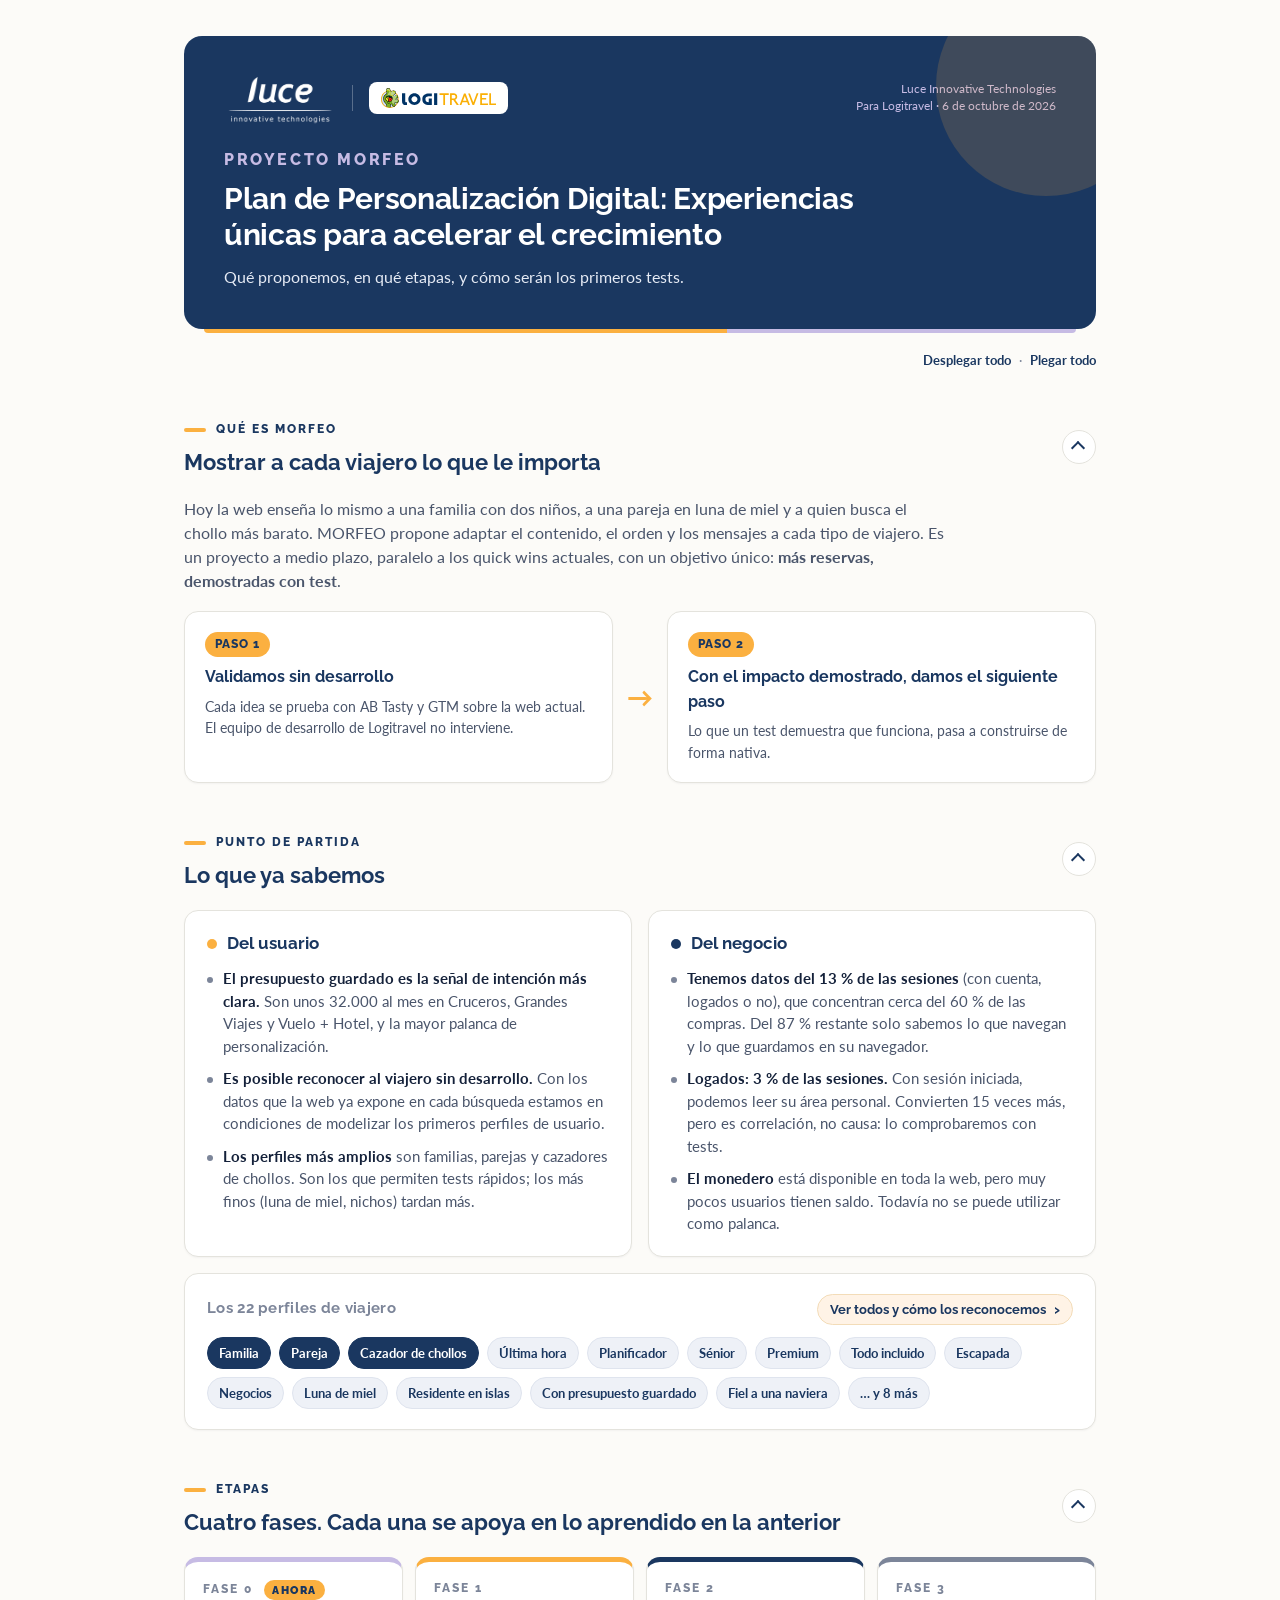
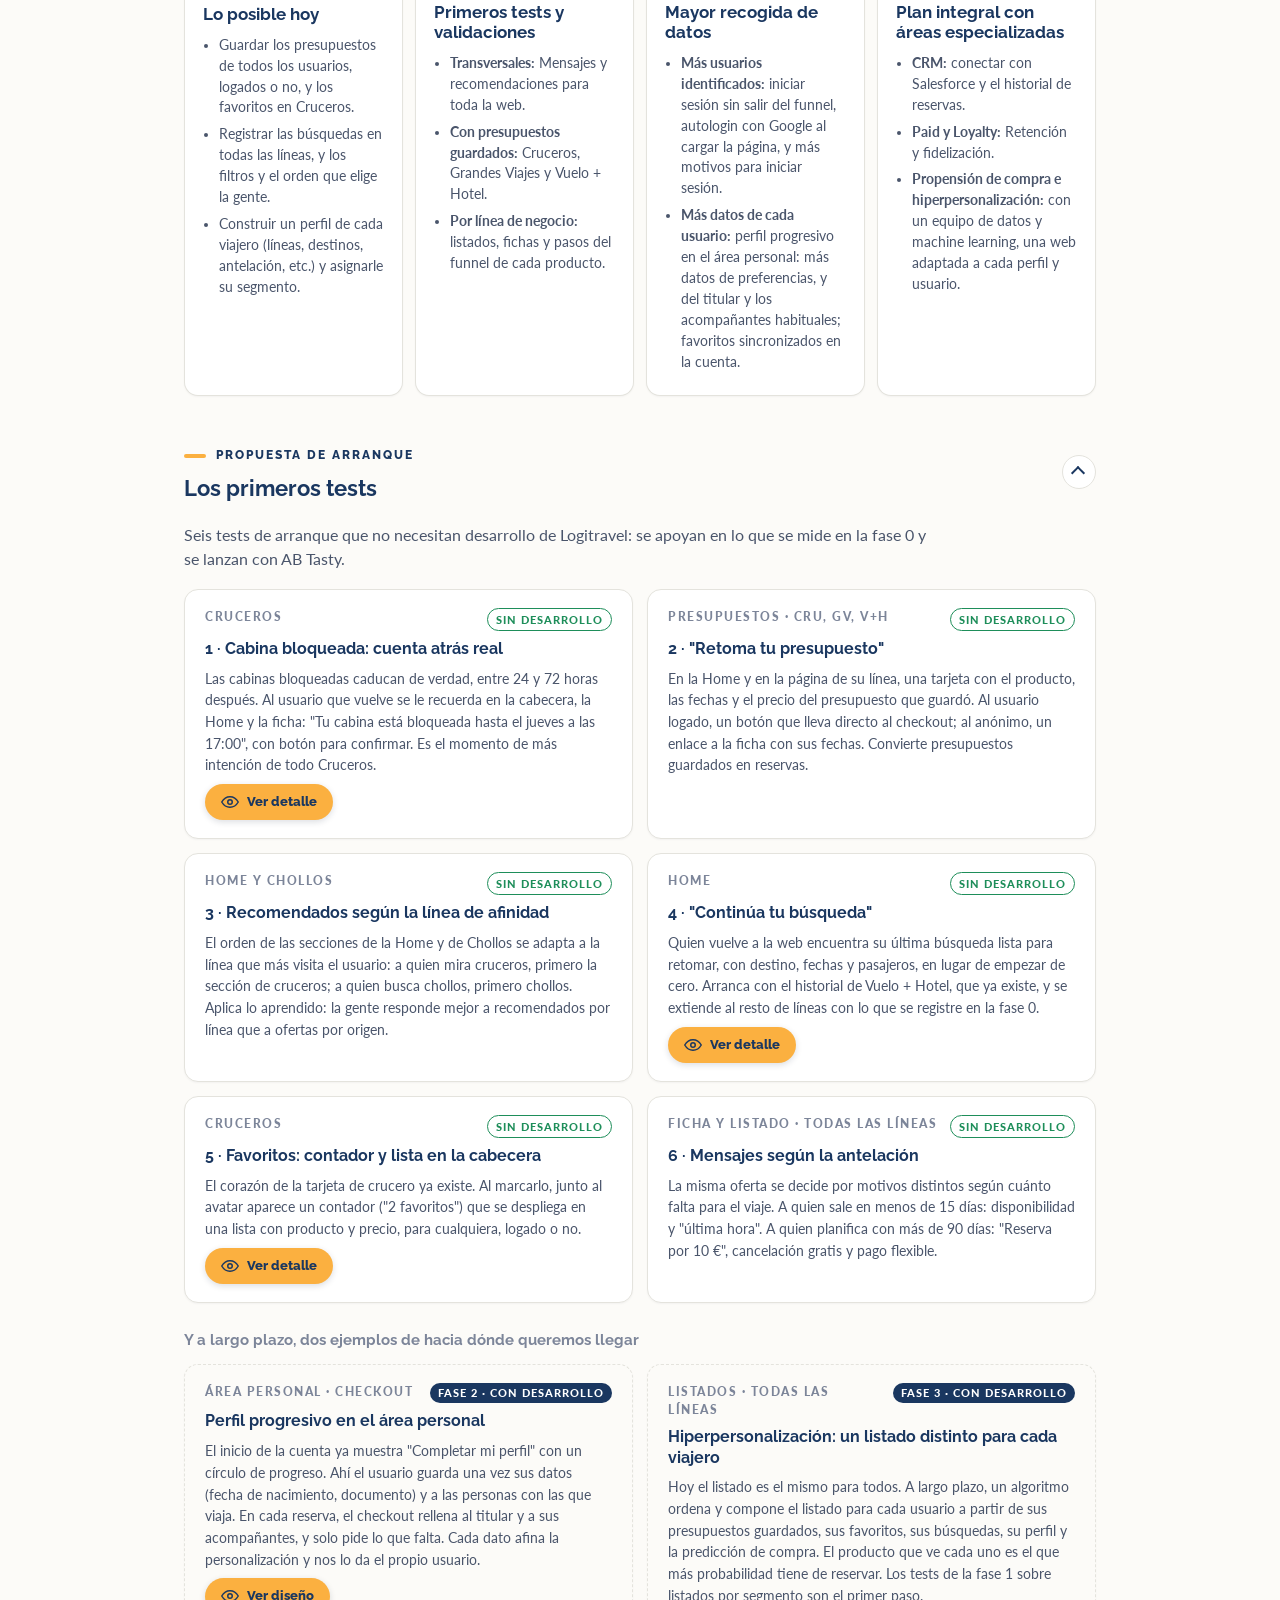
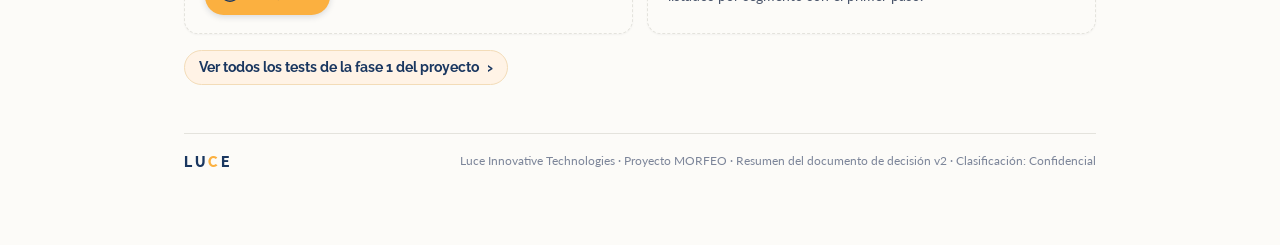
==== commit 7fab3dfc: "Sustituir el test 5 por una maqueta interactiva de favoritos Reemplaza "Preferencias recordadas" por" ====
--- a/index.html
+++ b/index.html
@@ -292,6 +292,34 @@
   .sim-stage iframe { display: block; border: 0; background: #fff; transform-origin: 0 0; position: absolute; top: 0; left: 0; }
   @media (max-width: 900px) { .sim-ctl.sim-right { margin-left: 0; } }
 
+  /* ---- Maqueta interactiva de favoritos (modal del test 5) ---- */
+  dialog.fav { width: min(820px, calc(100vw - 32px)); }
+  .fav-demo { background: #eef1f6; border: 1px solid var(--line); border-radius: 12px; padding: 14px; min-height: 440px; }
+  @media (max-width: 720px) { .fav-demo-drop { left: 0; right: auto; } .fav-demo-drop::before { left: auto; right: 18px; } }
+  .fav-demo-top { display: flex; justify-content: space-between; align-items: center; background: var(--navy); border-radius: 8px; padding: 10px 14px; margin-bottom: 14px; }
+  .fav-demo-brand { font-family: "Raleway", Arial, sans-serif; font-weight: 800; font-size: 13px; letter-spacing: 1.5px; color: #fff; }
+  .fav-demo-actions { display: flex; align-items: center; gap: 14px; }
+  .fav-demo-counter-wrap { position: relative; }
+  .fav-demo-counter { display: inline-flex; align-items: center; gap: 6px; border: 0; background: rgba(255,255,255,0.12); color: #fff; padding: 6px 12px; border-radius: 999px; cursor: pointer; font: 700 13px "Lato", Arial, sans-serif; transition: background .15s, opacity .15s, transform .15s; opacity: 0; transform: scale(.85); pointer-events: none; }
+  .fav-demo-counter.is-shown { opacity: 1; transform: scale(1); pointer-events: auto; }
+  .fav-demo-counter:hover { background: rgba(255,255,255,0.22); }
+  .fav-demo-counter-ico { width: 15px; height: 15px; fill: var(--orange); flex: none; }
+  .fav-demo-avatar { width: 30px; height: 30px; border-radius: 50%; background: var(--orange); color: var(--navy); font-family: "Raleway", Arial, sans-serif; font-weight: 800; font-size: 13px; display: flex; align-items: center; justify-content: center; flex: none; }
+  .fav-demo-drop { position: absolute; top: calc(100% + 10px); right: 0; width: min(330px, calc(100vw - 64px)); background: var(--card); border: 1px solid var(--line); border-radius: 12px; box-shadow: 0 10px 28px rgba(20,33,58,0.2); padding: 10px; z-index: 2; }
+  .fav-demo-drop::before { content: ""; position: absolute; top: -6px; right: 18px; width: 12px; height: 12px; background: var(--card); border-left: 1px solid var(--line); border-top: 1px solid var(--line); transform: rotate(45deg); }
+  .fav-demo-drop-list { list-style: none; margin: 0; padding: 0; display: grid; gap: 8px; }
+  .fav-demo-drop-list li { display: grid; gap: 4px; padding: 10px 12px; border: 1px solid var(--line); border-radius: 10px; font-size: 13px; animation: fav-unfold .22s ease-out both; transform-origin: top; }
+  .fav-demo-drop-list li:hover { background: var(--orange-soft); border-color: #f3dcb8; }
+  .fav-demo-drop-list .t { color: var(--ink); font-weight: 700; font-family: "Raleway", Arial, sans-serif; font-size: 13.5px; }
+  .fav-demo-drop-list .m { color: var(--ink-2); font-size: 12px; }
+  .fav-demo-drop-list .row { display: flex; justify-content: space-between; align-items: center; gap: 10px; margin-top: 4px; }
+  .fav-demo-drop-list .p { color: var(--ink-3); font-size: 12px; white-space: nowrap; }
+  .fav-demo-cta { border: 0; background: var(--orange); color: var(--navy); font: 800 12px "Lato", Arial, sans-serif; padding: 7px 12px; border-radius: 999px; cursor: pointer; white-space: nowrap; transition: background .15s, transform .15s; }
+  .fav-demo-cta:hover { background: #f5a21c; transform: translateX(2px); }
+  .fav-demo-cta:focus-visible { outline: 2px solid var(--navy); outline-offset: 2px; }
+  @keyframes fav-unfold { from { opacity: 0; transform: translateY(-6px) scaleY(.85); } to { opacity: 1; transform: none; } }
+  @media (prefers-reduced-motion: reduce) { .fav-demo-drop-list li { animation: none; } }
+
   /* ---- Pie ---- */
   footer { margin-top: 48px; padding-top: 18px; border-top: 1px solid var(--line); display: flex; justify-content: space-between; flex-wrap: wrap; gap: 8px; font-size: 12px; color: var(--ink-3); }
   footer .wordmark { color: var(--navy); font-size: 14px; letter-spacing: 3px; }
@@ -476,10 +504,11 @@
         <span class="go">Ver detalle</span>
       </div>
 
-      <div class="card test">
-        <div class="top"><span class="line">Toda la web</span><span class="pill-dev">SIN DESARROLLO</span></div>
-        <h3>5 · Preferencias recordadas</h3>
-        <p>Lo que el usuario eligió la última vez se preselecciona o se destaca la siguiente: el régimen todo incluido, el tipo de camarote, los vuelos directos, la franja horaria o los filtros del listado. Menos pasos y más coherencia con lo que busca, en todas las líneas.</p>
+      <div class="card test" data-open="dlg-t5" role="button" tabindex="0" aria-haspopup="dialog">
+        <div class="top"><span class="line">Cruceros</span><span class="pill-dev">SIN DESARROLLO</span></div>
+        <h3>5 · Favoritos: contador y lista en la cabecera</h3>
+        <p>El corazón de la tarjeta de crucero ya existe. Al marcarlo, junto al avatar aparece un contador ("2 favoritos") que se despliega en una lista con producto y precio, para cualquiera, logado o no.</p>
+        <span class="go">Ver detalle</span>
       </div>
 
       <div class="card test">
@@ -578,8 +607,8 @@
         <tr><td>★ Mensajes por antelación</td><td>A quien sale pronto, disponibilidad y "última hora". A quien planifica con tiempo, "Reserva por 10 €", cancelación gratis, pago flexible</td></tr>
         <tr><td>Cazadores de chollos</td><td>Destacar ahorro, precio más bajo y chollos de su destino</td></tr>
         <tr><td>Premium</td><td>Mostrar primero 5* y suites, y quitar los mensajes de precio y chollos</td></tr>
-        <tr><td>★ Preferencias recordadas</td><td>Preseleccionar o destacar lo que eligió la última vez: régimen, tipo de camarote, vuelos directos, franja horaria o filtros. En todas las líneas</td></tr>
-        <tr><td>Comparador indeciso</td><td>A quien repite búsquedas o ve muchas fichas sin avanzar, ofrecer "Guarda tu presupuesto" o "Te ayudamos por teléfono"</td></tr>
+        <tr><td>Preferencias recordadas</td><td>Preseleccionar o destacar lo que eligió la última vez: régimen, tipo de camarote, vuelos directos, franja horaria o filtros. En todas las líneas</td></tr>
+        <tr><td>Comparador indeciso</td><td>A quien repite búsquedas o ve muchas fichas sin avanzar, ofrecer "Guarda tu presupuesto" o "Te ayudamos por teléfono", o marca 3 o más favoritos sin avanzar</td></tr>
       </tbody>
     </table>
 
@@ -604,6 +633,9 @@
     <table>
       <thead><tr><th>Test</th><th>Qué hacemos</th></tr></thead>
       <tbody>
+        <tr><td>★ Favoritos: contador y lista</td><td>Al marcar el corazón de una tarjeta, junto al avatar aparece un contador que se despliega en una lista con producto y precio, para cualquiera, logado o no</td></tr>
+        <tr><td>Favorito a la vista</td><td>Tarjeta en la Home con lo marcado, aviso si ya está en favoritos y aviso si baja el precio o queda poca disponibilidad</td></tr>
+        <tr><td>Favorito y login</td><td>Al marcar sin cuenta, invitar a crearla; al shadow, el motivo de tener sus favoritos en cualquier dispositivo</td></tr>
         <tr><td>Presupuesto según el perfil</td><td>A familias, ventajas para niños y parques acuáticos; a parejas, bebidas y experiencias; a séniores, servicios, excursiones y tranquilidad</td></tr>
         <tr><td>Naviera favorita</td><td>A quien ha visto 2 o más fichas de la misma naviera, mostrar primero sus barcos</td></tr>
         <tr><td>Puerto de salida cercano</td><td>Preseleccionar el puerto más cercano a su mercado en el buscador</td></tr>
@@ -760,18 +792,36 @@
   </div>
 </dialog>
 
-<dialog id="dlg-t5" class="narrow">
+<dialog id="dlg-t5" class="narrow fav">
   <div class="modal-head">
     <div>
-      <h2>5 · Preferencias recordadas</h2>
-      <p>Toda la web · Sin desarrollo</p>
+      <h2>5 · Favoritos: contador y lista en la cabecera</h2>
+      <p>Cruceros · Sin desarrollo</p>
     </div>
     <button class="close" aria-label="Cerrar">×</button>
   </div>
   <div class="modal-body">
+    <div class="fav-demo">
+      <div class="fav-demo-top">
+        <span class="fav-demo-brand">LOGITRAVEL</span>
+        <div class="fav-demo-actions">
+          <div class="fav-demo-counter-wrap">
+            <button type="button" class="fav-demo-counter is-shown" data-fav="counter" aria-expanded="true" aria-haspopup="true">
+              <svg class="fav-demo-counter-ico" viewBox="0 0 24 24" aria-hidden="true"><path d="M12 21s-7.5-4.6-10-9.3C.6 8.4 2 5 5.3 5c2 0 3.4 1.1 4.2 2.4C10.3 6.1 11.7 5 13.7 5 17 5 18.4 8.4 17 11.7 14.5 16.4 12 21 12 21Z"/></svg>
+              <span data-fav="count">3</span>
+            </button>
+            <div class="fav-demo-drop" data-fav="dropdown">
+              <ul class="fav-demo-drop-list" data-fav="list"></ul>
+            </div>
+          </div>
+          <span class="fav-demo-avatar" aria-hidden="true">T</span>
+        </div>
+      </div>
+    </div>
+    <p class="mock-note">Maqueta con el desplegable de favoritos abierto, con tres cruceros del listado real ya marcados. Pulsa el contador para cerrarlo y abrirlo; cada favorito lleva su botón para seguir hacia las fechas y camarotes.</p>
     <dl class="detail">
-      <div><dt>Qué hacemos</dt><dd>Lo que el usuario eligió la última vez se preselecciona o se destaca la siguiente: régimen (todo incluido), tipo de camarote, vuelos directos, franja horaria, aerolínea o filtros del listado.</dd></div>
-      <div><dt>Por qué</dt><dd>Menos pasos y más coherencia con lo que busca, en todas las líneas.</dd></div>
+      <div><dt>Qué hacemos</dt><dd>El corazón de la tarjeta de crucero ya existe en la web. Junto al avatar, un contador ("2 favoritos") visible en toda la web, para cualquiera, logado o no. Al desplegarlo, la lista de lo marcado con producto y precio.</dd></div>
+      <div><dt>Por qué</dt><dd>Recordatorio permanente y de bajo esfuerzo, con el mismo patrón ya validado en presupuestos (el contador de la cabecera, test 2). Es además el sitio natural donde, más adelante, invitar a crear cuenta a quien no está logado.</dd></div>
     </dl>
   </div>
 </dialog>
@@ -1005,6 +1055,38 @@
   }
   initViajeros('dlg-l1');
 
+  /* Maqueta de favoritos: desplegable del contador de la cabecera, abierto por defecto con tres favoritos */
+  function initFavoritos(id) {
+    var dlg = document.getElementById(id);
+    var counter = dlg.querySelector('[data-fav="counter"]');
+    var drop = dlg.querySelector('[data-fav="dropdown"]');
+    var list = dlg.querySelector('[data-fav="list"]');
+    var saved = [
+      { id: '1', title: 'Mediterráneo sorprendente', meta: '8 días desde Barcelona · MSC Euribia', price: 'desde 483 €' },
+      { id: '2', title: 'Caribe Occidental', meta: '8 días desde Miami (EEUU) · MSC World America', price: 'desde 454 €' },
+      { id: '3', title: 'La música del mar', meta: '8 días desde Barcelona · Costa Toscana', price: 'desde 449 €' }
+    ];
+
+    function render() {
+      list.innerHTML = saved.map(function (f, i) {
+        return '<li style="animation-delay:' + (i * 60) + 'ms"><span class="t">' + f.title + '</span><span class="m">' + f.meta + '</span>' +
+          '<div class="row"><span class="p">' + f.price + '</span><button type="button" class="fav-demo-cta" data-fav="cta">Ver fechas y camarotes →</button></div></li>';
+      }).join('');
+    }
+    function setDrop(open) { drop.hidden = !open; counter.setAttribute('aria-expanded', String(open)); }
+
+    counter.addEventListener('click', function () { setDrop(drop.hidden); });
+    list.addEventListener('click', function (e) {
+      var cta = e.target.closest('[data-fav="cta"]');
+      if (!cta) return;
+      cta.textContent = 'Abriendo la ficha…'; /* en la web real: enlace a la ficha del crucero con sus fechas */
+      cta.disabled = true;
+    });
+    dlg.addEventListener('close', function () { setDrop(true); render(); });
+    render();
+  }
+  initFavoritos('dlg-t5');
+
   document.querySelectorAll('dialog').forEach(function (dlg) {
     dlg.querySelector('.close').addEventListener('click', function () { dlg.close(); });
     dlg.addEventListener('click', function (e) {
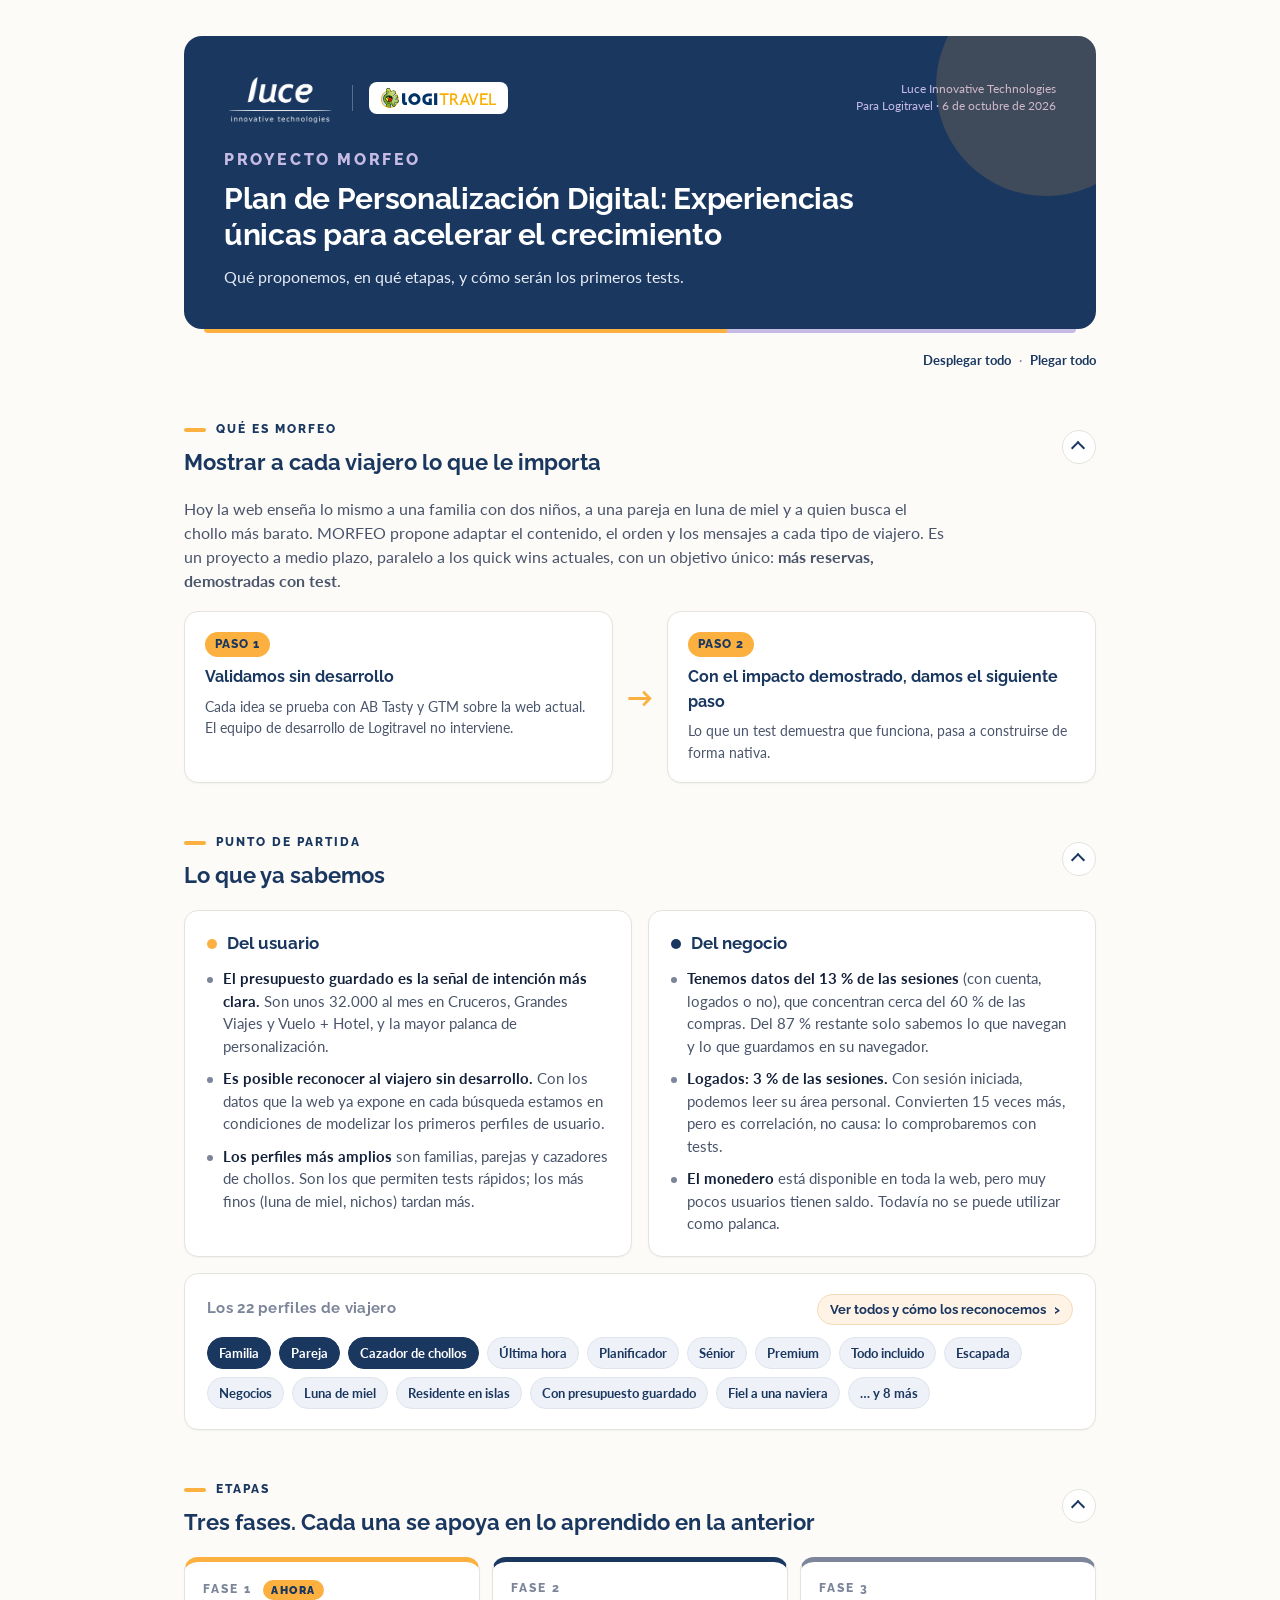
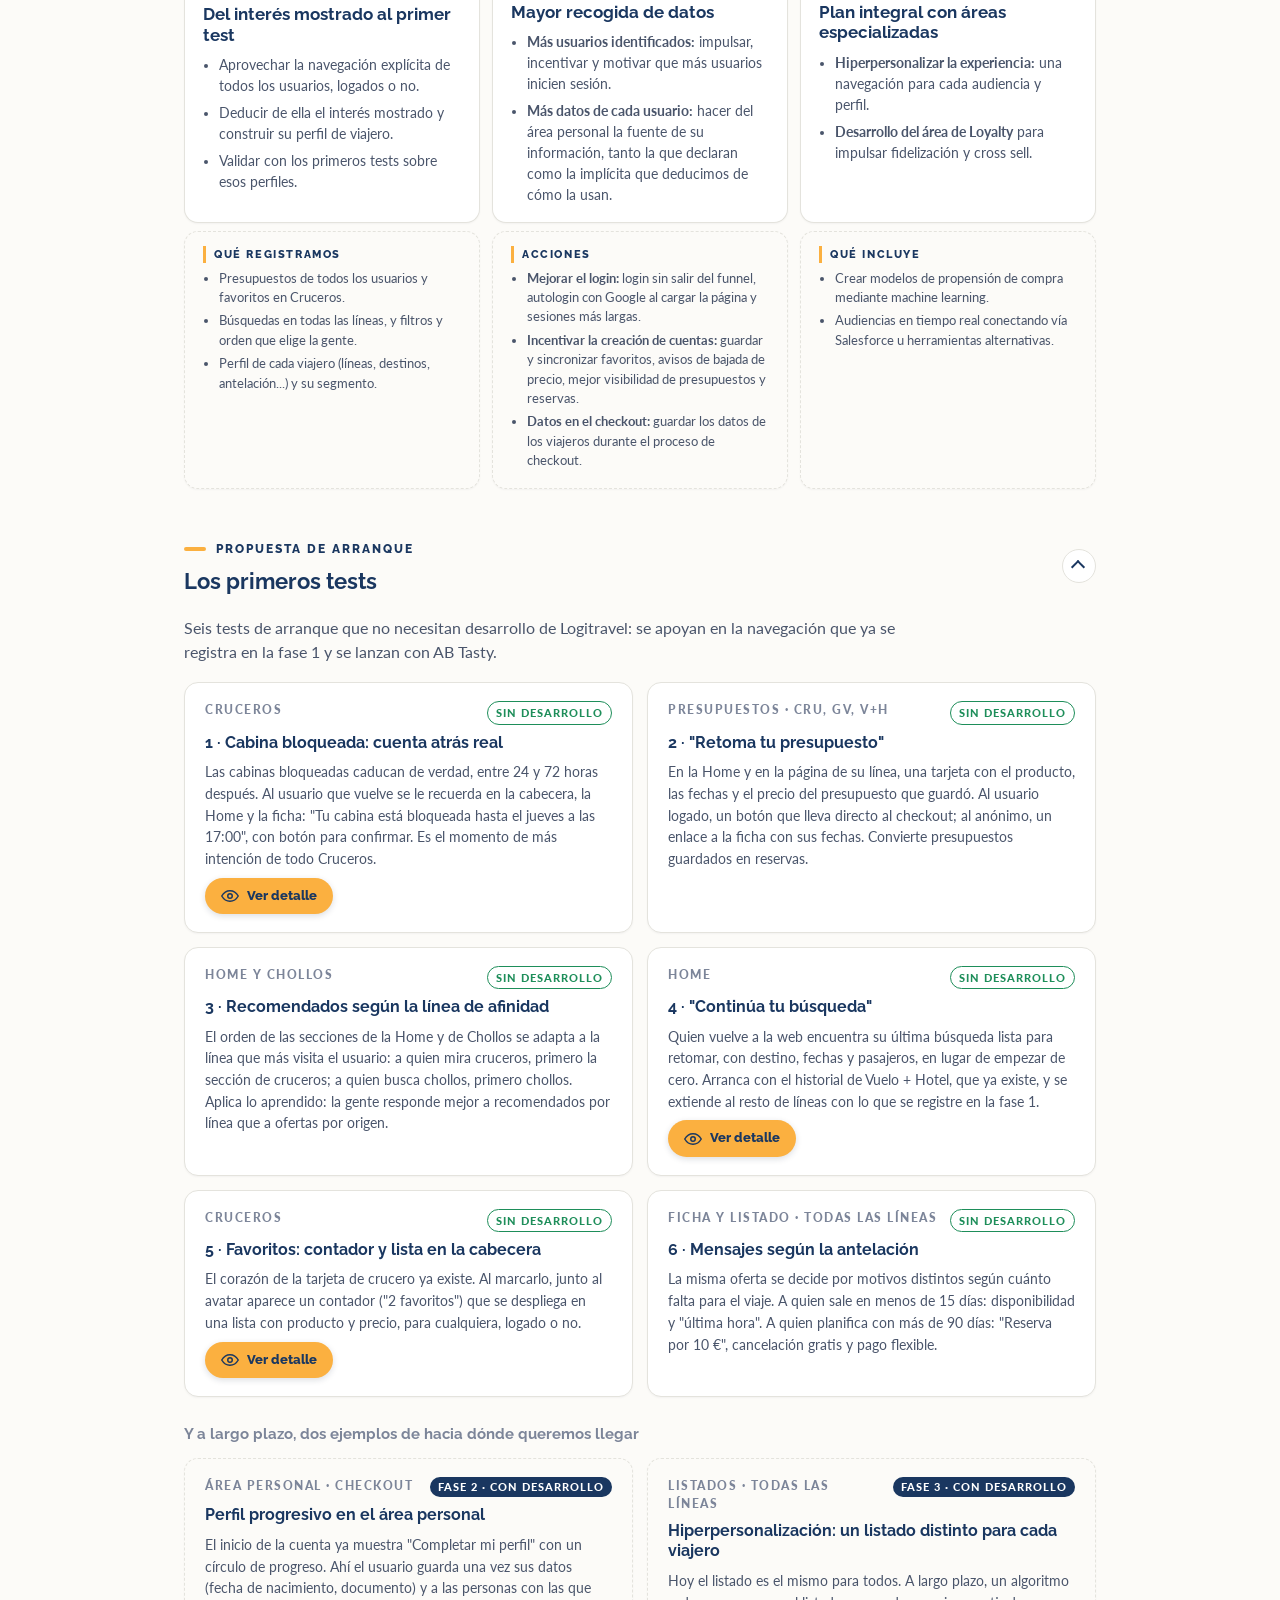
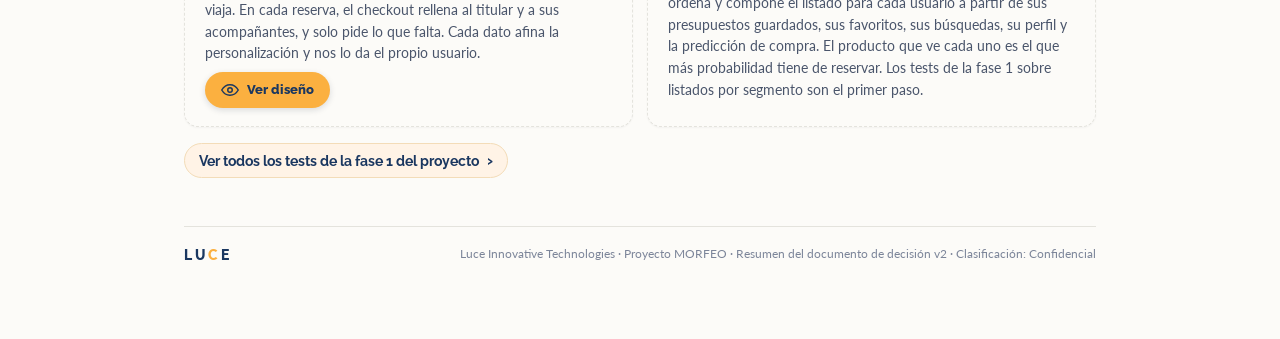
==== commit cda051d9: "Fusionar fases 0 y 1 y separar el detalle de cada fase en un recuadro aparte Las etapas pasan de cua" ====
--- a/index.html
+++ b/index.html
@@ -154,11 +154,11 @@
   .profiles .chips { margin-top: 12px; }
 
   /* ---- Fases ---- */
-  .phases { display: grid; grid-template-columns: repeat(4, 1fr); gap: 12px; }
-  @media (max-width: 860px) { .phases { grid-template-columns: 1fr 1fr; } }
-  @media (max-width: 520px) { .phases { grid-template-columns: 1fr; } }
+  .phases { display: grid; grid-template-columns: repeat(3, 1fr); gap: 12px; align-items: stretch; }
+  @media (max-width: 860px) { .phases { grid-template-columns: 1fr; } }
+  /* Subgrid: las tres tarjetas de arriba comparten fila y los tres recuadros de detalle también, así miden lo mismo */
+  .phase-col { display: grid; grid-row: span 2; grid-template-rows: subgrid; row-gap: 8px; }
   .phase { padding: 18px 18px 16px; border-top: 5px solid var(--orange); display: flex; flex-direction: column; }
-  .phase.p0 { border-top-color: var(--lilac); }
   .phase.p1 { border-top-color: var(--orange); }
   .phase.p2 { border-top-color: var(--navy); }
   .phase.p3 { border-top-color: var(--ink-3); }
@@ -166,6 +166,12 @@
   .phase h3 { font-size: 16.5px; margin: 4px 0 10px; line-height: 1.25; }
   .phase ul { margin: 0; padding-left: 16px; }
   .phase li { font-size: 13.5px; color: var(--ink-2); margin-bottom: 6px; }
+  .phase li:last-child { margin-bottom: 0; }
+  .phase-detail { padding: 14px 18px 14px; background: var(--paper); border-style: dashed; }
+  .phase-detail h4 { font-family: "Raleway", Arial, sans-serif; font-size: 11px; font-weight: 800; letter-spacing: 1.6px; text-transform: uppercase; color: var(--navy); margin: 0 0 6px; padding-left: 8px; border-left: 3px solid var(--orange); }
+  .phase-detail h4:not(:first-child) { margin-top: 12px; }
+  .phase-detail ul { margin: 0; padding-left: 16px; }
+  .phase-detail li { font-size: 12.5px; color: var(--ink-2); margin-bottom: 4px; }
   .now { display: inline-block; font-size: 10.5px; font-weight: 900; letter-spacing: 1.5px; color: var(--navy); background: var(--orange); padding: 2px 8px; border-radius: 999px; margin-left: 6px; vertical-align: middle; }
 
   /* ---- Tests ---- */
@@ -424,45 +430,63 @@
   <!-- ====== ETAPAS ====== -->
   <details class="sec" open>
     <summary>
-      <div class="sum-text"><div class="kicker">Etapas</div><h2>Cuatro fases. Cada una se apoya en lo aprendido en la anterior</h2></div>
+      <div class="sum-text"><div class="kicker">Etapas</div><h2>Tres fases. Cada una se apoya en lo aprendido en la anterior</h2></div>
       <span class="chev" aria-hidden="true"></span>
     </summary>
     <div class="sec-body">
     <div class="phases">
-      <div class="card phase p0">
-        <div class="num">Fase 0 <span class="now">AHORA</span></div>
-        <h3>Lo posible hoy</h3>
-        <ul>
-          <li>Guardar los presupuestos de todos los usuarios, logados o no, y los favoritos en Cruceros.</li>
-          <li>Registrar las búsquedas en todas las líneas, y los filtros y el orden que elige la gente.</li>
-          <li>Construir un perfil de cada viajero (líneas, destinos, antelación, etc.) y asignarle su segmento.</li>
-        </ul>
-      </div>
-      <div class="card phase p1">
-        <div class="num">Fase 1</div>
-        <h3>Primeros tests y validaciones</h3>
-        <ul>
-          <li><strong>Transversales:</strong> Mensajes y recomendaciones para toda la web.</li>
-          <li><strong>Con presupuestos guardados:</strong> Cruceros, Grandes Viajes y Vuelo + Hotel.</li>
-          <li><strong>Por línea de negocio:</strong> listados, fichas y pasos del funnel de cada producto.</li>
-        </ul>
-      </div>
-      <div class="card phase p2">
-        <div class="num">Fase 2</div>
-        <h3>Mayor recogida de datos</h3>
-        <ul>
-          <li><strong>Más usuarios identificados:</strong> iniciar sesión sin salir del funnel, autologin con Google al cargar la página, y más motivos para iniciar sesión.</li>
-          <li><strong>Más datos de cada usuario:</strong> perfil progresivo en el área personal: más datos de preferencias, y del titular y los acompañantes habituales; favoritos sincronizados en la cuenta.</li>
-        </ul>
-      </div>
-      <div class="card phase p3">
-        <div class="num">Fase 3</div>
-        <h3>Plan integral con áreas especializadas</h3>
-        <ul>
-          <li><strong>CRM:</strong> conectar con Salesforce y el historial de reservas.</li>
-          <li><strong>Paid y Loyalty:</strong> Retención y fidelización.</li>
-          <li><strong>Propensión de compra e hiperpersonalización:</strong> con un equipo de datos y machine learning, una web adaptada a cada perfil y usuario.</li>
-        </ul>
+      <div class="phase-col">
+        <div class="card phase p1">
+          <div class="num">Fase 1 <span class="now">AHORA</span></div>
+          <h3>Del interés mostrado al primer test</h3>
+          <ul>
+            <li>Aprovechar la navegación explícita de todos los usuarios, logados o no.</li>
+            <li>Deducir de ella el interés mostrado y construir su perfil de viajero.</li>
+            <li>Validar con los primeros tests sobre esos perfiles.</li>
+          </ul>
+        </div>
+        <div class="card phase-detail">
+          <h4>Qué registramos</h4>
+          <ul>
+            <li>Presupuestos de todos los usuarios y favoritos en Cruceros.</li>
+            <li>Búsquedas en todas las líneas, y filtros y orden que elige la gente.</li>
+            <li>Perfil de cada viajero (líneas, destinos, antelación...) y su segmento.</li>
+          </ul>
+        </div>
+      </div>
+      <div class="phase-col">
+        <div class="card phase p2">
+          <div class="num">Fase 2</div>
+          <h3>Mayor recogida de datos</h3>
+          <ul>
+            <li><strong>Más usuarios identificados:</strong> impulsar, incentivar y motivar que más usuarios inicien sesión.</li>
+            <li><strong>Más datos de cada usuario:</strong> hacer del área personal la fuente de su información, tanto la que declaran como la implícita que deducimos de cómo la usan.</li>
+          </ul>
+        </div>
+        <div class="card phase-detail">
+          <h4>Acciones</h4>
+          <ul>
+            <li><strong>Mejorar el login:</strong> login sin salir del funnel, autologin con Google al cargar la página y sesiones más largas.</li>
+            <li><strong>Incentivar la creación de cuentas:</strong> guardar y sincronizar favoritos, avisos de bajada de precio, mejor visibilidad de presupuestos y reservas.</li>
+            <li><strong>Datos en el checkout:</strong> guardar los datos de los viajeros durante el proceso de checkout.</li>          </ul>
+        </div>
+      </div>
+      <div class="phase-col">
+        <div class="card phase p3">
+          <div class="num">Fase 3</div>
+          <h3>Plan integral con áreas especializadas</h3>
+          <ul>
+            <li><strong>Hiperpersonalizar la experiencia:</strong> una navegación para cada audiencia y perfil.</li>
+            <li><strong>Desarrollo del área de Loyalty</strong> para impulsar fidelización y cross sell.</li>
+          </ul>
+        </div>
+        <div class="card phase-detail">
+          <h4>Qué incluye</h4>
+          <ul>
+            <li>Crear modelos de propensión de compra mediante machine learning.</li>
+            <li>Audiencias en tiempo real conectando vía Salesforce u herramientas alternativas.</li>
+          </ul>
+        </div>
       </div>
     </div>
   </div>
@@ -475,7 +499,7 @@
       <span class="chev" aria-hidden="true"></span>
     </summary>
     <div class="sec-body">
-    <p class="lead">Seis tests de arranque que no necesitan desarrollo de Logitravel: se apoyan en lo que se mide en la fase 0 y se lanzan con AB Tasty.</p>
+    <p class="lead">Seis tests de arranque que no necesitan desarrollo de Logitravel: se apoyan en la navegación que ya se registra en la fase 1 y se lanzan con AB Tasty.</p>
 
     <div class="tests">
       <div class="card test" data-open="dlg-t1" role="button" tabindex="0" aria-haspopup="dialog">
@@ -500,7 +524,7 @@
       <div class="card test" data-open="dlg-t4" role="button" tabindex="0" aria-haspopup="dialog">
         <div class="top"><span class="line">Home</span><span class="pill-dev">SIN DESARROLLO</span></div>
         <h3>4 · "Continúa tu búsqueda"</h3>
-        <p>Quien vuelve a la web encuentra su última búsqueda lista para retomar, con destino, fechas y pasajeros, en lugar de empezar de cero. Arranca con el historial de Vuelo + Hotel, que ya existe, y se extiende al resto de líneas con lo que se registre en la fase 0.</p>
+        <p>Quien vuelve a la web encuentra su última búsqueda lista para retomar, con destino, fechas y pasajeros, en lugar de empezar de cero. Arranca con el historial de Vuelo + Hotel, que ya existe, y se extiende al resto de líneas con lo que se registre en la fase 1.</p>
         <span class="go">Ver detalle</span>
       </div>
 
@@ -574,7 +598,7 @@
         <tr><td>Fiel a una naviera o un destino</td><td>Ha visto 2 o más fichas de la misma naviera, zona o país</td><td><span class="rel hi">Alta</span></td><td>CRU, GV</td></tr>
         <tr><td>Indeciso / comparador</td><td>Repite la misma búsqueda, ve muchas fichas sin avanzar, descarga el PDF (GV), clic en el call center</td><td><span class="rel hi">Alta</span></td><td>Todas</td></tr>
         <tr><td>Multi-línea</td><td>Ha visitado dos o más líneas (p. ej. Vuelos y Hoteles)</td><td><span class="rel hi">Alta</span></td><td>Todas</td></tr>
-        <tr><td>Con presupuesto guardado</td><td>Presupuestos en su área personal (logados) o guardados en su navegador (todos, a partir de la fase 0)</td><td><span class="rel hi">Alta</span></td><td>CRU, GV, V+H</td></tr>
+        <tr><td>Con presupuesto guardado</td><td>Presupuestos en su área personal (logados) o guardados en su navegador (todos, a partir de la fase 1)</td><td><span class="rel hi">Alta</span></td><td>CRU, GV, V+H</td></tr>
         <tr><td>Canal de llegada</td><td>Metabuscador, publicidad de pago, buscadores, email, afiliado</td><td><span class="rel hi">Alta</span></td><td>Todas</td></tr>
         <tr><td>Propensión de compra</td><td>Modelo del equipo de Data de Logitravel</td><td><span class="rel lo">Baja hoy</span><br><small>en desarrollo</small></td><td>Todas</td></tr>
         <tr><td>Necesidad emocional</td><td>EmotionsAI, módulo de AB Tasty que clasifica al visitante por cómo navega</td><td><span class="rel lo">Sin validar</span></td><td>Todas</td></tr>
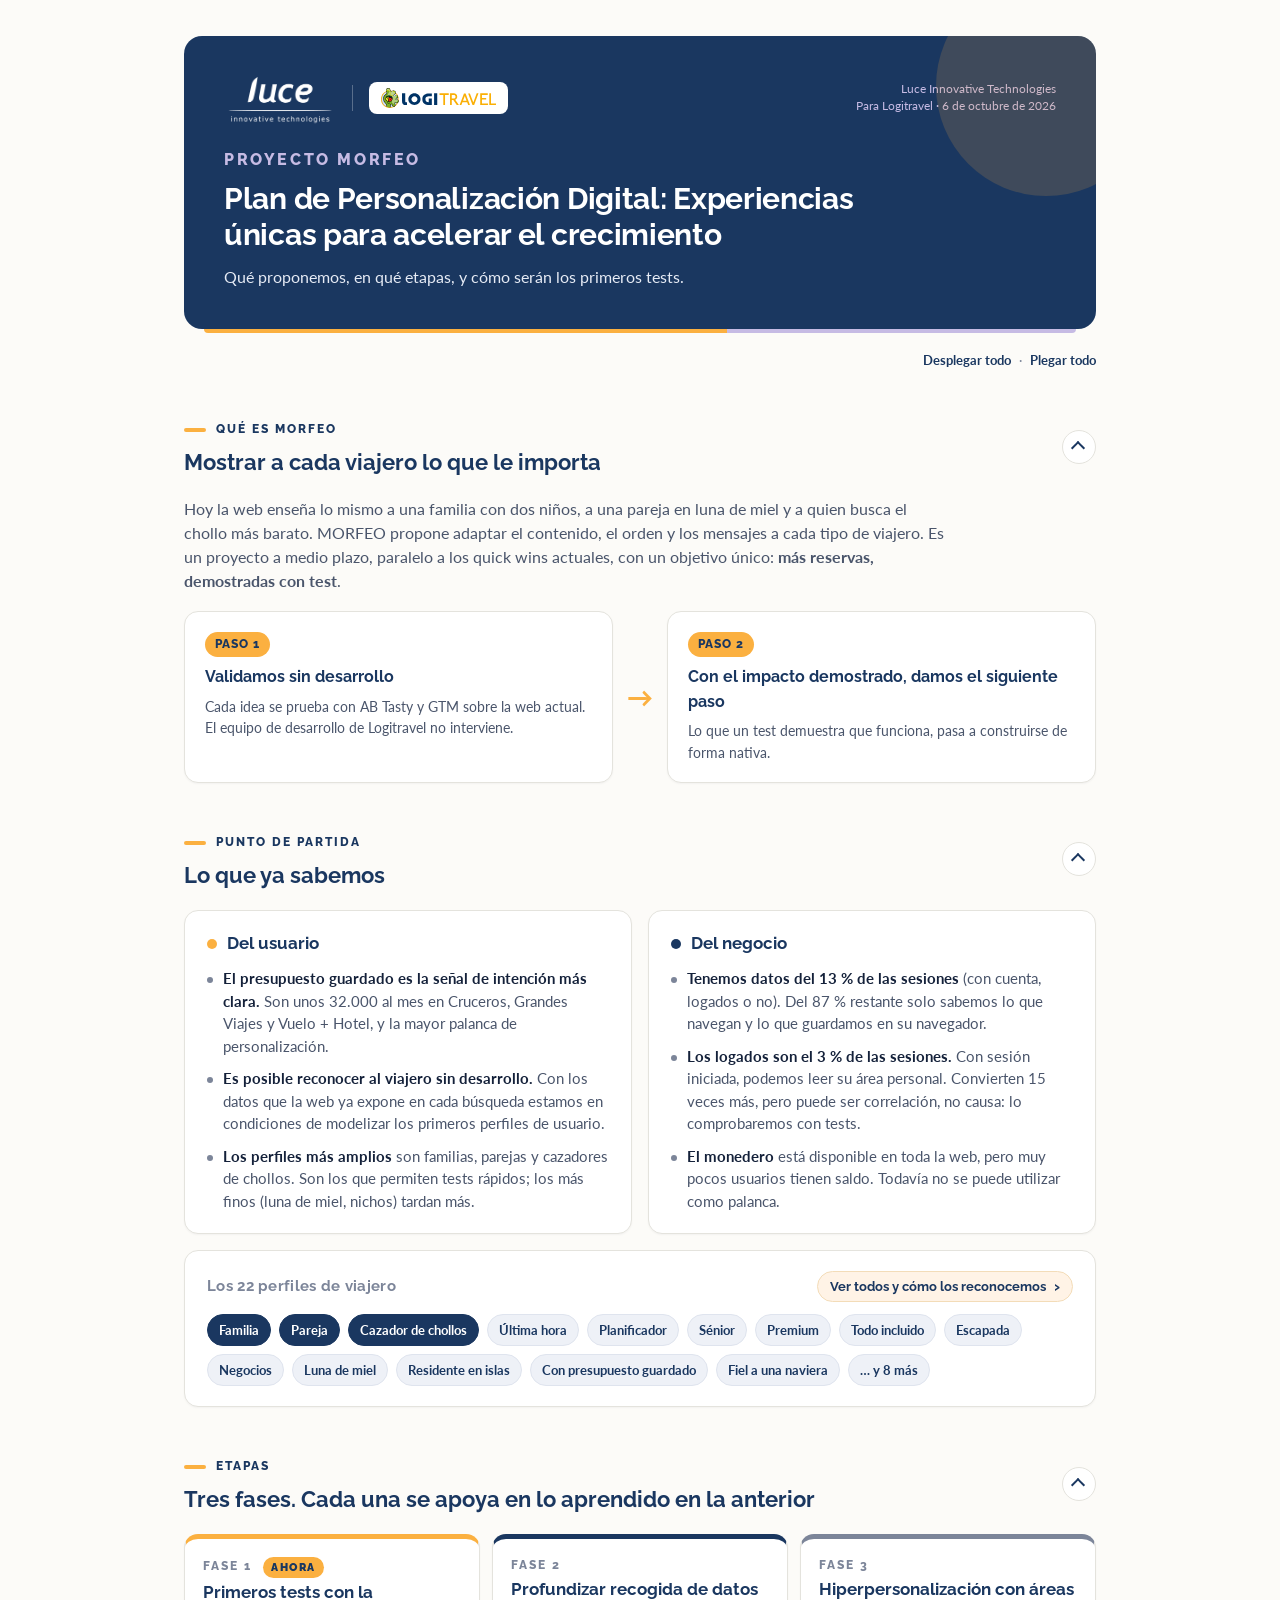
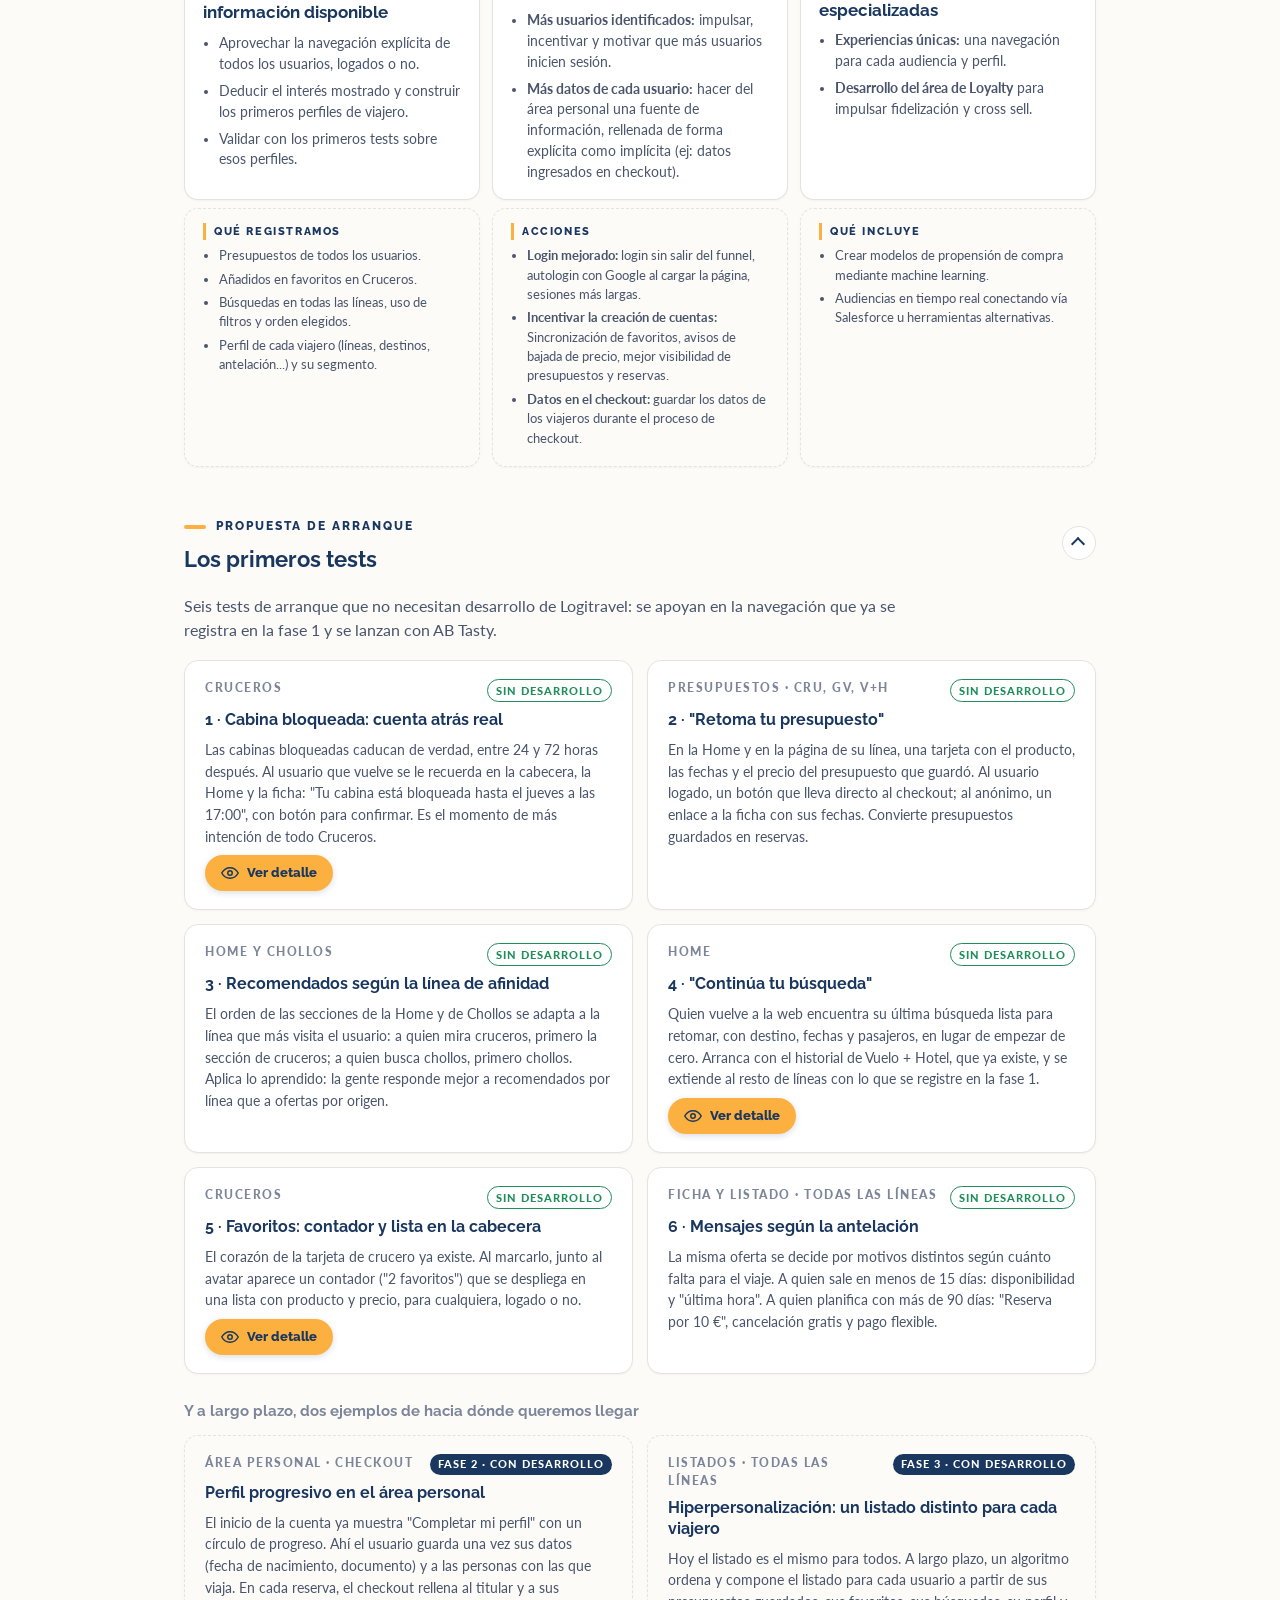
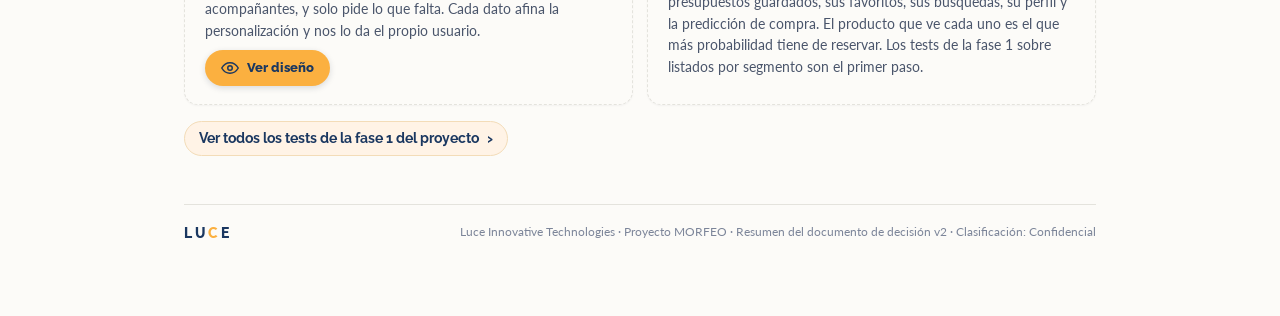
==== commit a0b0e5d2: "Ajustar textos de negocio y de las fases 1, 2 y 3 Co-Authored-By: Claude Sonnet 5.5 <[EMAIL REDACTED" ====
--- a/index.html
+++ b/index.html
@@ -404,8 +404,8 @@
       <div class="card know biz">
         <h3>Del negocio</h3>
         <ul class="facts">
-          <li><strong>Tenemos datos del 13 % de las sesiones</strong> (con cuenta, logados o no), que concentran cerca del 60 % de las compras. Del 87 % restante solo sabemos lo que navegan y lo que guardamos en su navegador.</li>
-          <li><strong>Logados: 3 % de las sesiones.</strong> Con sesión iniciada, podemos leer su área personal. Convierten 15 veces más, pero es correlación, no causa: lo comprobaremos con tests.</li>
+          <li><strong>Tenemos datos del 13 % de las sesiones</strong> (con cuenta, logados o no). Del 87 % restante solo sabemos lo que navegan y lo que guardamos en su navegador.</li>
+          <li><strong>Los logados son el 3 % de las sesiones.</strong> Con sesión iniciada, podemos leer su área personal. Convierten 15 veces más, pero puede ser correlación, no causa: lo comprobaremos con tests.</li>
           <li><strong>El monedero</strong> está disponible en toda la web, pero muy pocos usuarios tienen saldo. Todavía no se puede utilizar como palanca.</li>
         </ul>
       </div>
@@ -438,18 +438,19 @@
       <div class="phase-col">
         <div class="card phase p1">
           <div class="num">Fase 1 <span class="now">AHORA</span></div>
-          <h3>Del interés mostrado al primer test</h3>
+          <h3>Primeros tests con la información disponible</h3>
           <ul>
             <li>Aprovechar la navegación explícita de todos los usuarios, logados o no.</li>
-            <li>Deducir de ella el interés mostrado y construir su perfil de viajero.</li>
+            <li>Deducir el interés mostrado y construir los primeros perfiles de viajero.</li>
             <li>Validar con los primeros tests sobre esos perfiles.</li>
           </ul>
         </div>
         <div class="card phase-detail">
           <h4>Qué registramos</h4>
           <ul>
-            <li>Presupuestos de todos los usuarios y favoritos en Cruceros.</li>
-            <li>Búsquedas en todas las líneas, y filtros y orden que elige la gente.</li>
+            <li>Presupuestos de todos los usuarios.</li>
+            <li>Añadidos en favoritos en Cruceros.</li>
+            <li>Búsquedas en todas las líneas, uso de filtros y orden elegidos.</li>
             <li>Perfil de cada viajero (líneas, destinos, antelación...) y su segmento.</li>
           </ul>
         </div>
@@ -457,26 +458,26 @@
       <div class="phase-col">
         <div class="card phase p2">
           <div class="num">Fase 2</div>
-          <h3>Mayor recogida de datos</h3>
+          <h3>Profundizar recogida de datos</h3>
           <ul>
             <li><strong>Más usuarios identificados:</strong> impulsar, incentivar y motivar que más usuarios inicien sesión.</li>
-            <li><strong>Más datos de cada usuario:</strong> hacer del área personal la fuente de su información, tanto la que declaran como la implícita que deducimos de cómo la usan.</li>
+            <li><strong>Más datos de cada usuario:</strong> hacer del área personal una fuente de información, rellenada de forma explícita como implícita (ej: datos ingresados en checkout).</li>
           </ul>
         </div>
         <div class="card phase-detail">
           <h4>Acciones</h4>
           <ul>
-            <li><strong>Mejorar el login:</strong> login sin salir del funnel, autologin con Google al cargar la página y sesiones más largas.</li>
-            <li><strong>Incentivar la creación de cuentas:</strong> guardar y sincronizar favoritos, avisos de bajada de precio, mejor visibilidad de presupuestos y reservas.</li>
+            <li><strong>Login mejorado:</strong> login sin salir del funnel, autologin con Google al cargar la página, sesiones más largas.</li>
+            <li><strong>Incentivar la creación de cuentas:</strong> Sincronización de favoritos, avisos de bajada de precio, mejor visibilidad de presupuestos y reservas.</li>
             <li><strong>Datos en el checkout:</strong> guardar los datos de los viajeros durante el proceso de checkout.</li>          </ul>
         </div>
       </div>
       <div class="phase-col">
         <div class="card phase p3">
           <div class="num">Fase 3</div>
-          <h3>Plan integral con áreas especializadas</h3>
+          <h3>Hiperpersonalización con áreas especializadas</h3>
           <ul>
-            <li><strong>Hiperpersonalizar la experiencia:</strong> una navegación para cada audiencia y perfil.</li>
+            <li><strong>Experiencias únicas:</strong> una navegación para cada audiencia y perfil.</li>
             <li><strong>Desarrollo del área de Loyalty</strong> para impulsar fidelización y cross sell.</li>
           </ul>
         </div>
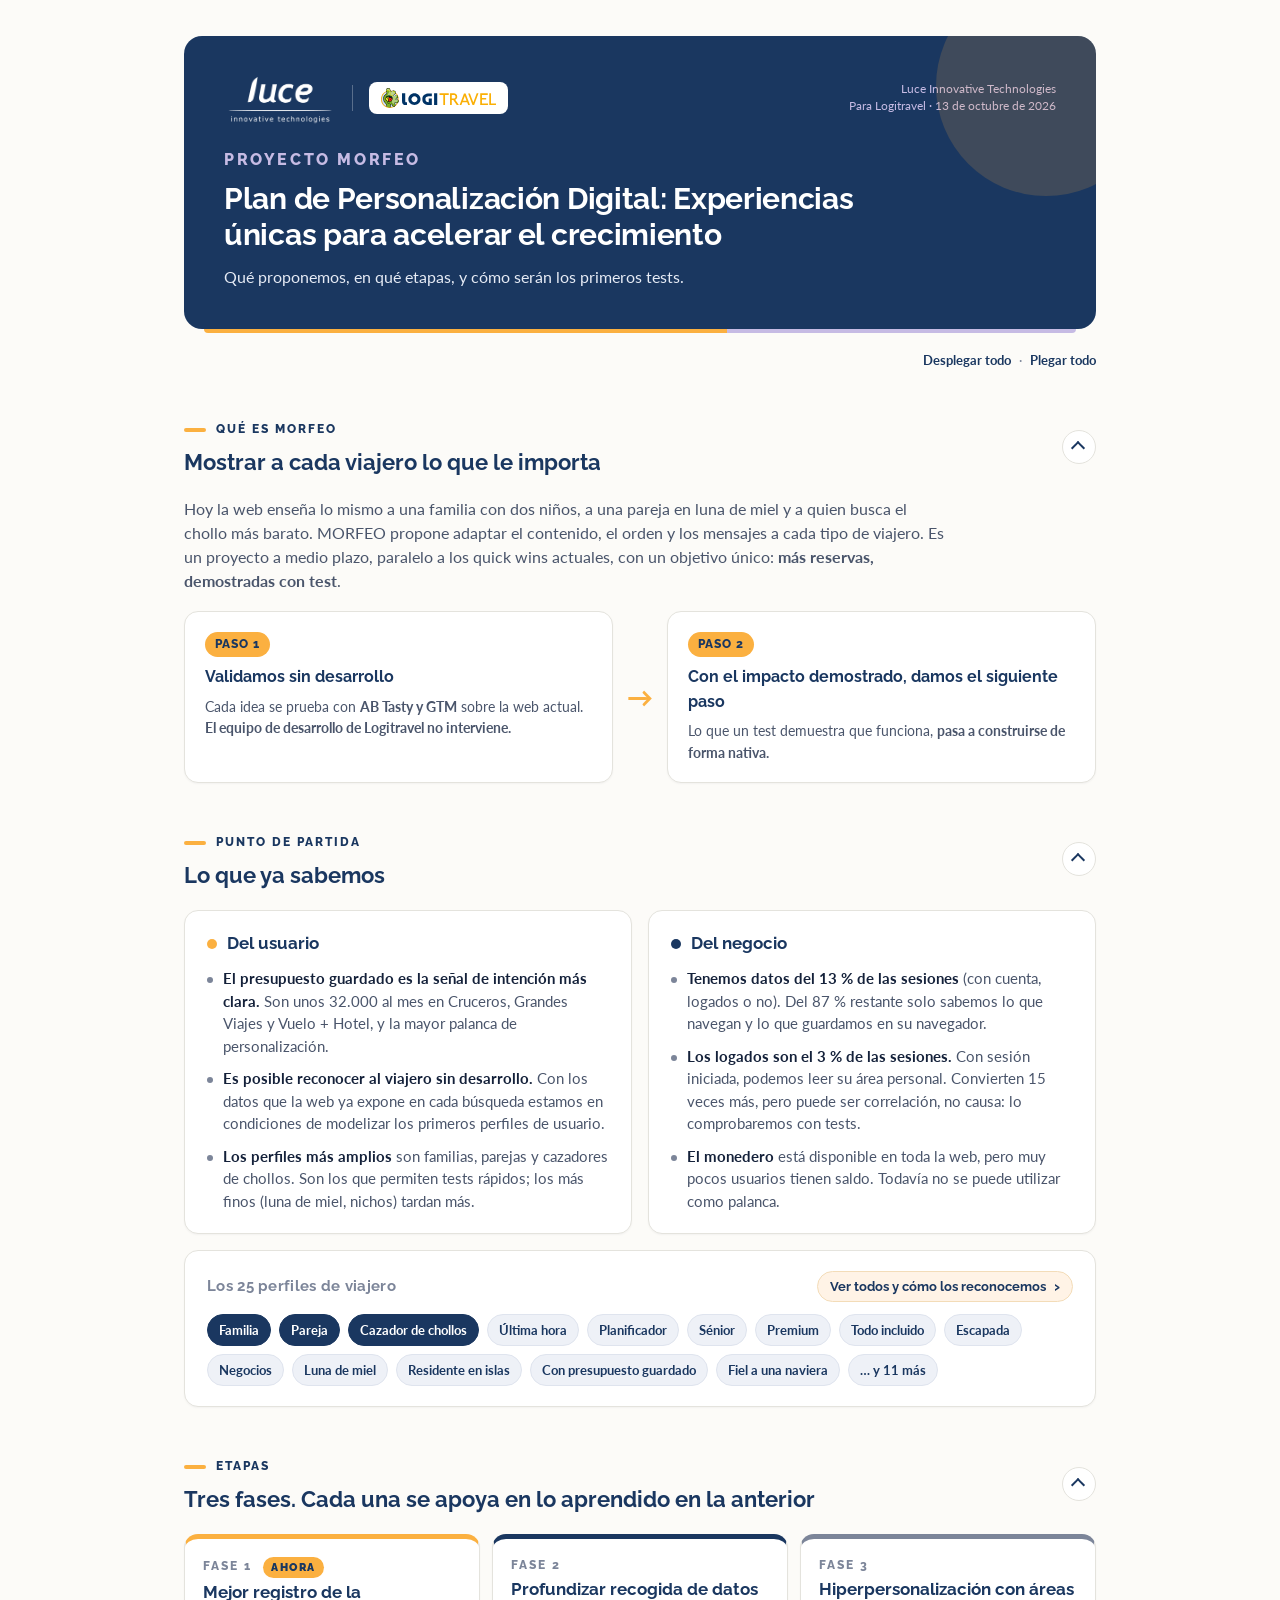
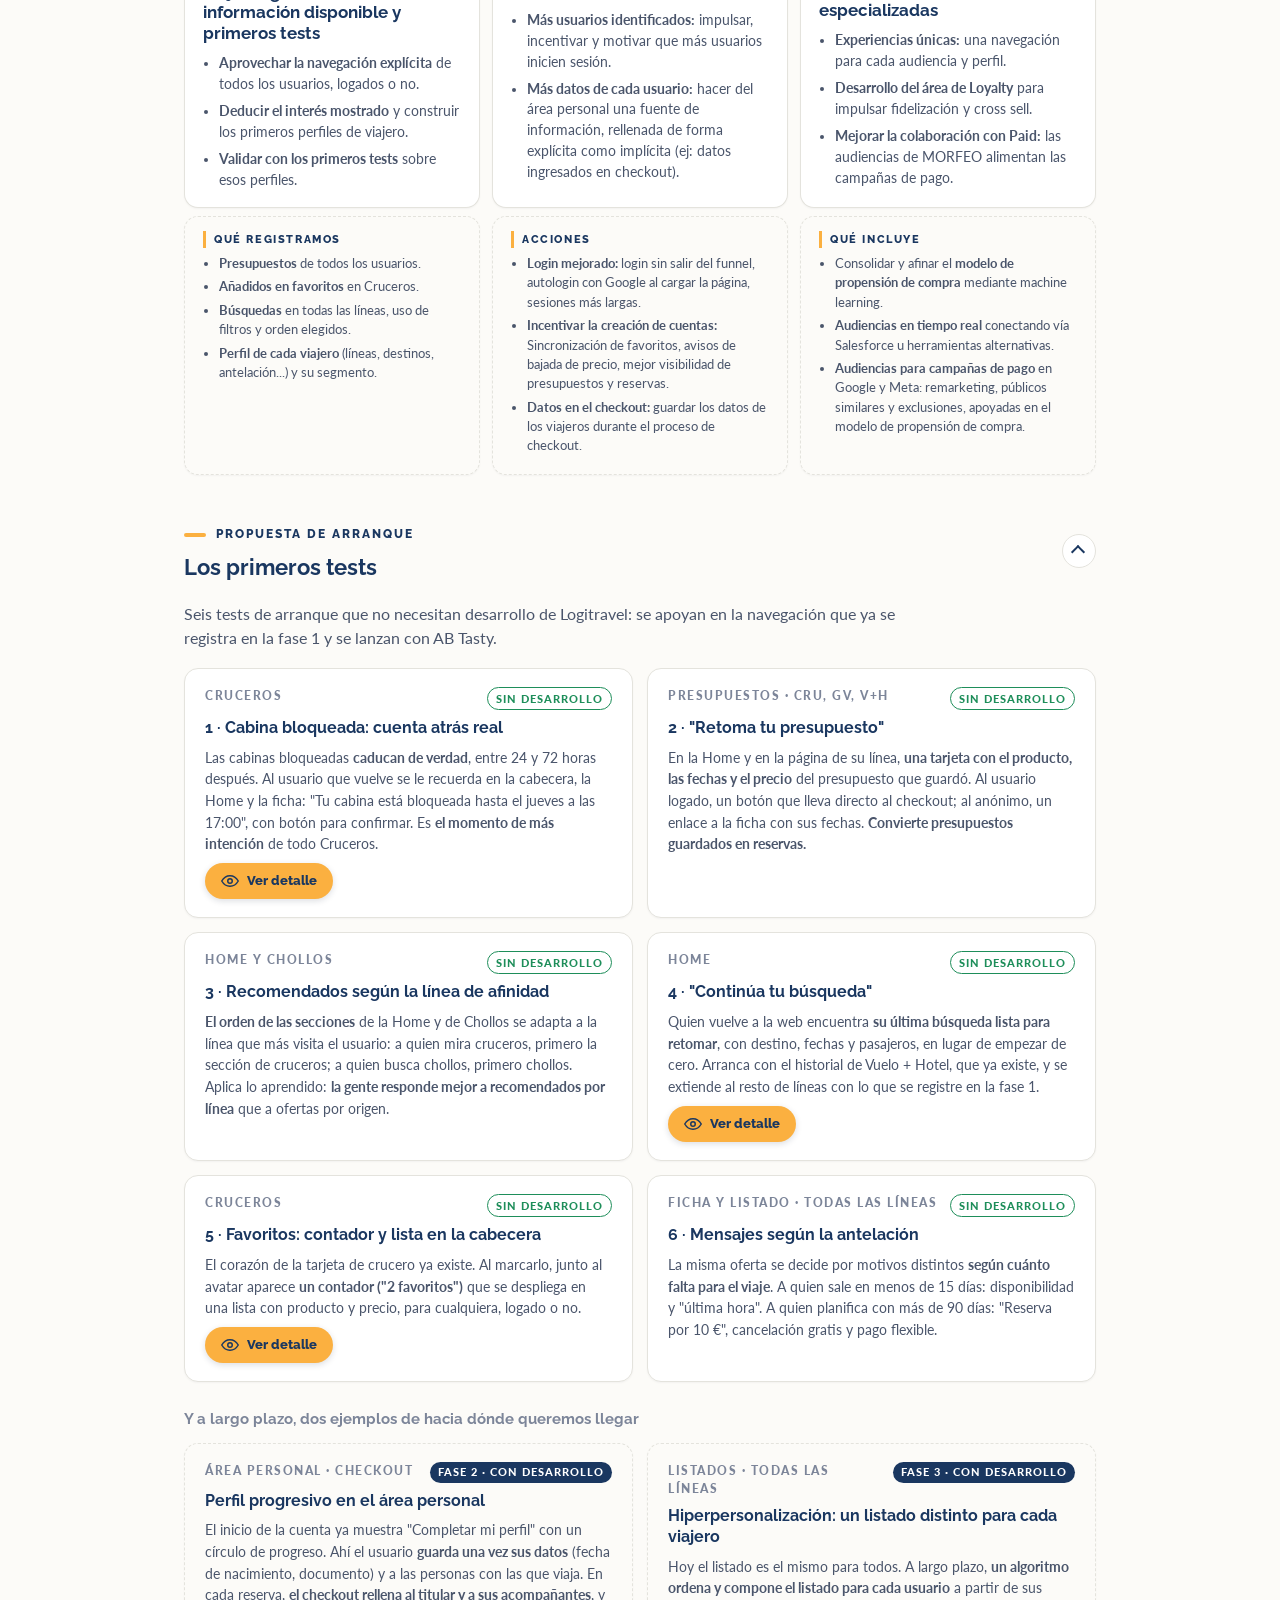
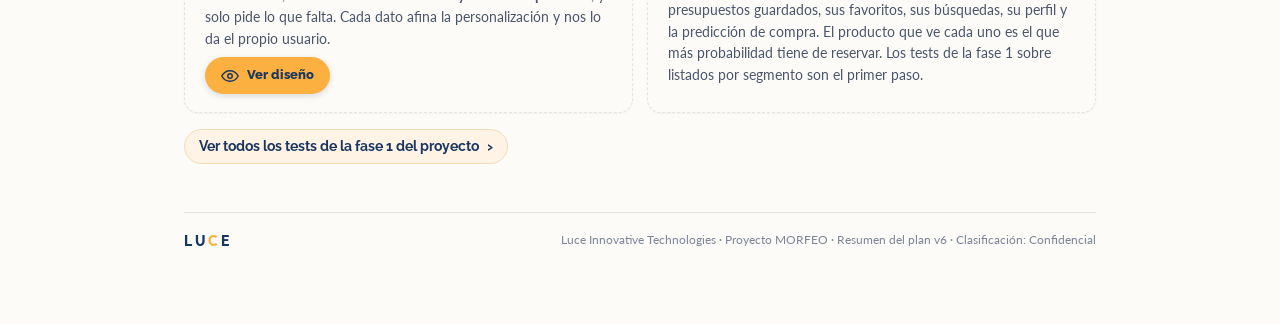
==== commit c9837bdb: "Resumen v6: tres fases, Paid en fase 3, 25 perfiles y bold consistente - Fase 1: nuevo título y bull" ====
--- a/index.html
+++ b/index.html
@@ -350,7 +350,7 @@
         <span class="brand-sep" aria-hidden="true"></span>
         <span class="logo-plate"><img src="assets/logitravel_logo.svg" alt="Logitravel" class="logo-logi"></span>
       </div>
-      <div class="meta">Luce Innovative Technologies<br>Para Logitravel · 6 de octubre de 2026</div>
+      <div class="meta">Luce Innovative Technologies<br>Para Logitravel · 13 de octubre de 2026</div>
     </div>
     <div class="eyebrow">Proyecto MORFEO</div>
     <h1>Plan de Personalización Digital: Experiencias únicas para acelerar el crecimiento</h1>
@@ -372,13 +372,13 @@
       <div class="card step">
         <span class="n">PASO 1</span>
         <h3>Validamos sin desarrollo</h3>
-        <p>Cada idea se prueba con AB Tasty y GTM sobre la web actual. El equipo de desarrollo de Logitravel no interviene.</p>
+        <p>Cada idea se prueba con <strong>AB Tasty y GTM</strong> sobre la web actual. <strong>El equipo de desarrollo de Logitravel no interviene.</strong></p>
       </div>
       <div class="arrow">→</div>
       <div class="card step">
         <span class="n">PASO 2</span>
         <h3>Con el impacto demostrado, damos el siguiente paso</h3>
-        <p>Lo que un test demuestra que funciona, pasa a construirse de forma nativa.</p>
+        <p>Lo que un test demuestra que funciona, <strong>pasa a construirse de forma nativa.</strong></p>
       </div>
     </div>
   </div>
@@ -414,14 +414,14 @@
 
     <div class="card profiles">
       <div class="profiles-head">
-        <h3>Los 22 perfiles de viajero</h3>
+        <h3>Los 25 perfiles de viajero</h3>
         <button class="more small" data-open="dlg-segmentos">Ver todos y cómo los reconocemos</button>
       </div>
       <div class="chips">
         <span class="chip hi">Familia</span><span class="chip hi">Pareja</span><span class="chip hi">Cazador de chollos</span>
         <span class="chip">Última hora</span><span class="chip">Planificador</span><span class="chip">Sénior</span><span class="chip">Premium</span>
         <span class="chip">Todo incluido</span><span class="chip">Escapada</span><span class="chip">Negocios</span><span class="chip">Luna de miel</span>
-        <span class="chip">Residente en islas</span><span class="chip">Con presupuesto guardado</span><span class="chip">Fiel a una naviera</span><span class="chip">… y 8 más</span>
+        <span class="chip">Residente en islas</span><span class="chip">Con presupuesto guardado</span><span class="chip">Fiel a una naviera</span><span class="chip">… y 11 más</span>
       </div>
     </div>
   </div>
@@ -438,20 +438,20 @@
       <div class="phase-col">
         <div class="card phase p1">
           <div class="num">Fase 1 <span class="now">AHORA</span></div>
-          <h3>Primeros tests con la información disponible</h3>
+          <h3>Mejor registro de la información disponible y primeros tests</h3>
           <ul>
-            <li>Aprovechar la navegación explícita de todos los usuarios, logados o no.</li>
-            <li>Deducir el interés mostrado y construir los primeros perfiles de viajero.</li>
-            <li>Validar con los primeros tests sobre esos perfiles.</li>
+            <li><strong>Aprovechar la navegación explícita</strong> de todos los usuarios, logados o no.</li>
+            <li><strong>Deducir el interés mostrado</strong> y construir los primeros perfiles de viajero.</li>
+            <li><strong>Validar con los primeros tests</strong> sobre esos perfiles.</li>
           </ul>
         </div>
         <div class="card phase-detail">
           <h4>Qué registramos</h4>
           <ul>
-            <li>Presupuestos de todos los usuarios.</li>
-            <li>Añadidos en favoritos en Cruceros.</li>
-            <li>Búsquedas en todas las líneas, uso de filtros y orden elegidos.</li>
-            <li>Perfil de cada viajero (líneas, destinos, antelación...) y su segmento.</li>
+            <li><strong>Presupuestos</strong> de todos los usuarios.</li>
+            <li><strong>Añadidos en favoritos</strong> en Cruceros.</li>
+            <li><strong>Búsquedas</strong> en todas las líneas, uso de filtros y orden elegidos.</li>
+            <li><strong>Perfil de cada viajero</strong> (líneas, destinos, antelación...) y su segmento.</li>
           </ul>
         </div>
       </div>
@@ -479,13 +479,15 @@
           <ul>
             <li><strong>Experiencias únicas:</strong> una navegación para cada audiencia y perfil.</li>
             <li><strong>Desarrollo del área de Loyalty</strong> para impulsar fidelización y cross sell.</li>
+            <li><strong>Mejorar la colaboración con Paid:</strong> las audiencias de MORFEO alimentan las campañas de pago.</li>
           </ul>
         </div>
         <div class="card phase-detail">
           <h4>Qué incluye</h4>
           <ul>
-            <li>Crear modelos de propensión de compra mediante machine learning.</li>
-            <li>Audiencias en tiempo real conectando vía Salesforce u herramientas alternativas.</li>
+            <li>Consolidar y afinar el <strong>modelo de propensión de compra</strong> mediante machine learning.</li>
+            <li><strong>Audiencias en tiempo real</strong> conectando vía Salesforce u herramientas alternativas.</li>
+            <li><strong>Audiencias para campañas de pago</strong> en Google y Meta: remarketing, públicos similares y exclusiones, apoyadas en el modelo de propensión de compra.</li>
           </ul>
         </div>
       </div>
@@ -506,40 +508,40 @@
       <div class="card test" data-open="dlg-t1" role="button" tabindex="0" aria-haspopup="dialog">
         <div class="top"><span class="line">Cruceros</span><span class="pill-dev">SIN DESARROLLO</span></div>
         <h3>1 · Cabina bloqueada: cuenta atrás real</h3>
-        <p>Las cabinas bloqueadas caducan de verdad, entre 24 y 72 horas después. Al usuario que vuelve se le recuerda en la cabecera, la Home y la ficha: "Tu cabina está bloqueada hasta el jueves a las 17:00", con botón para confirmar. Es el momento de más intención de todo Cruceros.</p>
+        <p>Las cabinas bloqueadas <strong>caducan de verdad</strong>, entre 24 y 72 horas después. Al usuario que vuelve se le recuerda en la cabecera, la Home y la ficha: "Tu cabina está bloqueada hasta el jueves a las 17:00", con botón para confirmar. Es <strong>el momento de más intención</strong> de todo Cruceros.</p>
         <span class="go">Ver detalle</span>
       </div>
 
       <div class="card test">
         <div class="top"><span class="line">Presupuestos · CRU, GV, V+H</span><span class="pill-dev">SIN DESARROLLO</span></div>
         <h3>2 · "Retoma tu presupuesto"</h3>
-        <p>En la Home y en la página de su línea, una tarjeta con el producto, las fechas y el precio del presupuesto que guardó. Al usuario logado, un botón que lleva directo al checkout; al anónimo, un enlace a la ficha con sus fechas. Convierte presupuestos guardados en reservas.</p>
+        <p>En la Home y en la página de su línea, <strong>una tarjeta con el producto, las fechas y el precio</strong> del presupuesto que guardó. Al usuario logado, un botón que lleva directo al checkout; al anónimo, un enlace a la ficha con sus fechas. <strong>Convierte presupuestos guardados en reservas.</strong></p>
       </div>
 
       <div class="card test">
         <div class="top"><span class="line">Home y Chollos</span><span class="pill-dev">SIN DESARROLLO</span></div>
         <h3>3 · Recomendados según la línea de afinidad</h3>
-        <p>El orden de las secciones de la Home y de Chollos se adapta a la línea que más visita el usuario: a quien mira cruceros, primero la sección de cruceros; a quien busca chollos, primero chollos. Aplica lo aprendido: la gente responde mejor a recomendados por línea que a ofertas por origen.</p>
+        <p><strong>El orden de las secciones</strong> de la Home y de Chollos se adapta a la línea que más visita el usuario: a quien mira cruceros, primero la sección de cruceros; a quien busca chollos, primero chollos. Aplica lo aprendido: <strong>la gente responde mejor a recomendados por línea</strong> que a ofertas por origen.</p>
       </div>
 
       <div class="card test" data-open="dlg-t4" role="button" tabindex="0" aria-haspopup="dialog">
         <div class="top"><span class="line">Home</span><span class="pill-dev">SIN DESARROLLO</span></div>
         <h3>4 · "Continúa tu búsqueda"</h3>
-        <p>Quien vuelve a la web encuentra su última búsqueda lista para retomar, con destino, fechas y pasajeros, en lugar de empezar de cero. Arranca con el historial de Vuelo + Hotel, que ya existe, y se extiende al resto de líneas con lo que se registre en la fase 1.</p>
+        <p>Quien vuelve a la web encuentra <strong>su última búsqueda lista para retomar</strong>, con destino, fechas y pasajeros, en lugar de empezar de cero. Arranca con el historial de Vuelo + Hotel, que ya existe, y se extiende al resto de líneas con lo que se registre en la fase 1.</p>
         <span class="go">Ver detalle</span>
       </div>
 
       <div class="card test" data-open="dlg-t5" role="button" tabindex="0" aria-haspopup="dialog">
         <div class="top"><span class="line">Cruceros</span><span class="pill-dev">SIN DESARROLLO</span></div>
         <h3>5 · Favoritos: contador y lista en la cabecera</h3>
-        <p>El corazón de la tarjeta de crucero ya existe. Al marcarlo, junto al avatar aparece un contador ("2 favoritos") que se despliega en una lista con producto y precio, para cualquiera, logado o no.</p>
+        <p>El corazón de la tarjeta de crucero ya existe. Al marcarlo, junto al avatar aparece <strong>un contador ("2 favoritos")</strong> que se despliega en una lista con producto y precio, para cualquiera, logado o no.</p>
         <span class="go">Ver detalle</span>
       </div>
 
       <div class="card test">
         <div class="top"><span class="line">Ficha y listado · Todas las líneas</span><span class="pill-dev">SIN DESARROLLO</span></div>
         <h3>6 · Mensajes según la antelación</h3>
-        <p>La misma oferta se decide por motivos distintos según cuánto falta para el viaje. A quien sale en menos de 15 días: disponibilidad y "última hora". A quien planifica con más de 90 días: "Reserva por 10 €", cancelación gratis y pago flexible.</p>
+        <p>La misma oferta se decide por motivos distintos <strong>según cuánto falta para el viaje</strong>. A quien sale en menos de 15 días: disponibilidad y "última hora". A quien planifica con más de 90 días: "Reserva por 10 €", cancelación gratis y pago flexible.</p>
       </div>
     </div>
 
@@ -548,13 +550,13 @@
       <div class="card test long" data-open="dlg-l1" role="button" tabindex="0" aria-haspopup="dialog">
         <div class="top"><span class="line">Área personal · Checkout</span><span class="pill-long">FASE 2 · CON DESARROLLO</span></div>
         <h3>Perfil progresivo en el área personal</h3>
-        <p>El inicio de la cuenta ya muestra "Completar mi perfil" con un círculo de progreso. Ahí el usuario guarda una vez sus datos (fecha de nacimiento, documento) y a las personas con las que viaja. En cada reserva, el checkout rellena al titular y a sus acompañantes, y solo pide lo que falta. Cada dato afina la personalización y nos lo da el propio usuario.</p>
+        <p>El inicio de la cuenta ya muestra "Completar mi perfil" con un círculo de progreso. Ahí el usuario <strong>guarda una vez sus datos</strong> (fecha de nacimiento, documento) y a las personas con las que viaja. En cada reserva, <strong>el checkout rellena al titular y a sus acompañantes</strong>, y solo pide lo que falta. Cada dato afina la personalización y nos lo da el propio usuario.</p>
         <span class="go">Ver diseño</span>
       </div>
       <div class="card test long">
         <div class="top"><span class="line">Listados · Todas las líneas</span><span class="pill-long">FASE 3 · CON DESARROLLO</span></div>
         <h3>Hiperpersonalización: un listado distinto para cada viajero</h3>
-        <p>Hoy el listado es el mismo para todos. A largo plazo, un algoritmo ordena y compone el listado para cada usuario a partir de sus presupuestos guardados, sus favoritos, sus búsquedas, su perfil y la predicción de compra. El producto que ve cada uno es el que más probabilidad tiene de reservar. Los tests de la fase 1 sobre listados por segmento son el primer paso.</p>
+        <p>Hoy el listado es el mismo para todos. A largo plazo, <strong>un algoritmo ordena y compone el listado para cada usuario</strong> a partir de sus presupuestos guardados, sus favoritos, sus búsquedas, su perfil y la predicción de compra. El producto que ve cada uno es el que más probabilidad tiene de reservar. Los tests de la fase 1 sobre listados por segmento son el primer paso.</p>
       </div>
     </div>
     <div class="tests-foot"><button class="more" data-open="dlg-tests">Ver todos los tests de la fase 1 del proyecto</button></div>
@@ -563,7 +565,7 @@
 
   <footer>
     <div class="wordmark">LU<span style="color:var(--orange)">C</span>E</div>
-    <div>Luce Innovative Technologies · Proyecto MORFEO · Resumen del documento de decisión v2 · Clasificación: Confidencial</div>
+    <div>Luce Innovative Technologies · Proyecto MORFEO · Resumen del plan v6 · Clasificación: Confidencial</div>
   </footer>
 
 </div>
@@ -572,7 +574,7 @@
 <dialog id="dlg-segmentos">
   <div class="modal-head">
     <div>
-      <h2>Los 22 perfiles de viajero</h2>
+      <h2>Los 25 perfiles de viajero</h2>
       <p>Cada perfil sale de señales que ya existen en la web. La columna "Fiabilidad" indica cuánto nos fiamos de la señal.</p>
     </div>
     <button class="close" aria-label="Cerrar">×</button>
@@ -597,11 +599,14 @@
         <tr><td>Residente en islas</td><td>Marca de residente en la búsqueda, filtro "residente" en Vuelos</td><td><span class="rel hi">Alta</span></td><td>VUE, V+H</td></tr>
         <tr><td>Intereses de nicho</td><td>Mascotas, golf, cicloturismo, accesible, spa</td><td><span class="rel hi">Alta</span><br><small>segmentos pequeños</small></td><td>HOT, V+H</td></tr>
         <tr><td>Fiel a una naviera o un destino</td><td>Ha visto 2 o más fichas de la misma naviera, zona o país</td><td><span class="rel hi">Alta</span></td><td>CRU, GV</td></tr>
-        <tr><td>Indeciso / comparador</td><td>Repite la misma búsqueda, ve muchas fichas sin avanzar, descarga el PDF (GV), clic en el call center</td><td><span class="rel hi">Alta</span></td><td>Todas</td></tr>
+        <tr><td>Indeciso / comparador</td><td>Repite la misma búsqueda, ve muchas fichas sin avanzar, descarga el PDF (GV), clic en el call center, marca 3 o más favoritos sin avanzar</td><td><span class="rel hi">Alta</span></td><td>Todas</td></tr>
         <tr><td>Multi-línea</td><td>Ha visitado dos o más líneas (p. ej. Vuelos y Hoteles)</td><td><span class="rel hi">Alta</span></td><td>Todas</td></tr>
         <tr><td>Con presupuesto guardado</td><td>Presupuestos en su área personal (logados) o guardados en su navegador (todos, a partir de la fase 1)</td><td><span class="rel hi">Alta</span></td><td>CRU, GV, V+H</td></tr>
+        <tr><td>Con favoritos guardados</td><td>Clic en el corazón de la tarjeta de producto, guardado en su navegador (todos, incluidos los usuarios con cuenta sin sesión iniciada)</td><td><span class="rel hi">Alta</span><br><small>a confirmar qué guarda hoy el corazón</small></td><td>Todas (visto en CRU)</td></tr>
         <tr><td>Canal de llegada</td><td>Metabuscador, publicidad de pago, buscadores, email, afiliado</td><td><span class="rel hi">Alta</span></td><td>Todas</td></tr>
         <tr><td>Propensión de compra</td><td>Modelo del equipo de Data de Logitravel</td><td><span class="rel lo">Baja hoy</span><br><small>en desarrollo</small></td><td>Todas</td></tr>
+        <tr><td>Con cuenta, sin sesión iniciada</td><td>La web lo reconoce (muestra su nombre) pero la sesión ha caducado. Tiene en el data layer la misma información que un usuario logado. Es el «shadow login»: alrededor del 10 % de las sesiones</td><td><span class="rel hi">Alta</span></td><td>Todas</td></tr>
+        <tr><td>Con saldo en el monedero</td><td>Saldo disponible en el monedero, visible en el data layer para logados y para usuarios con cuenta sin sesión</td><td><span class="rel hi">Alta</span><br><small>pocos usuarios con saldo</small></td><td>Todas</td></tr>
         <tr><td>Necesidad emocional</td><td>EmotionsAI, módulo de AB Tasty que clasifica al visitante por cómo navega</td><td><span class="rel lo">Sin validar</span></td><td>Todas</td></tr>
       </tbody>
     </table>
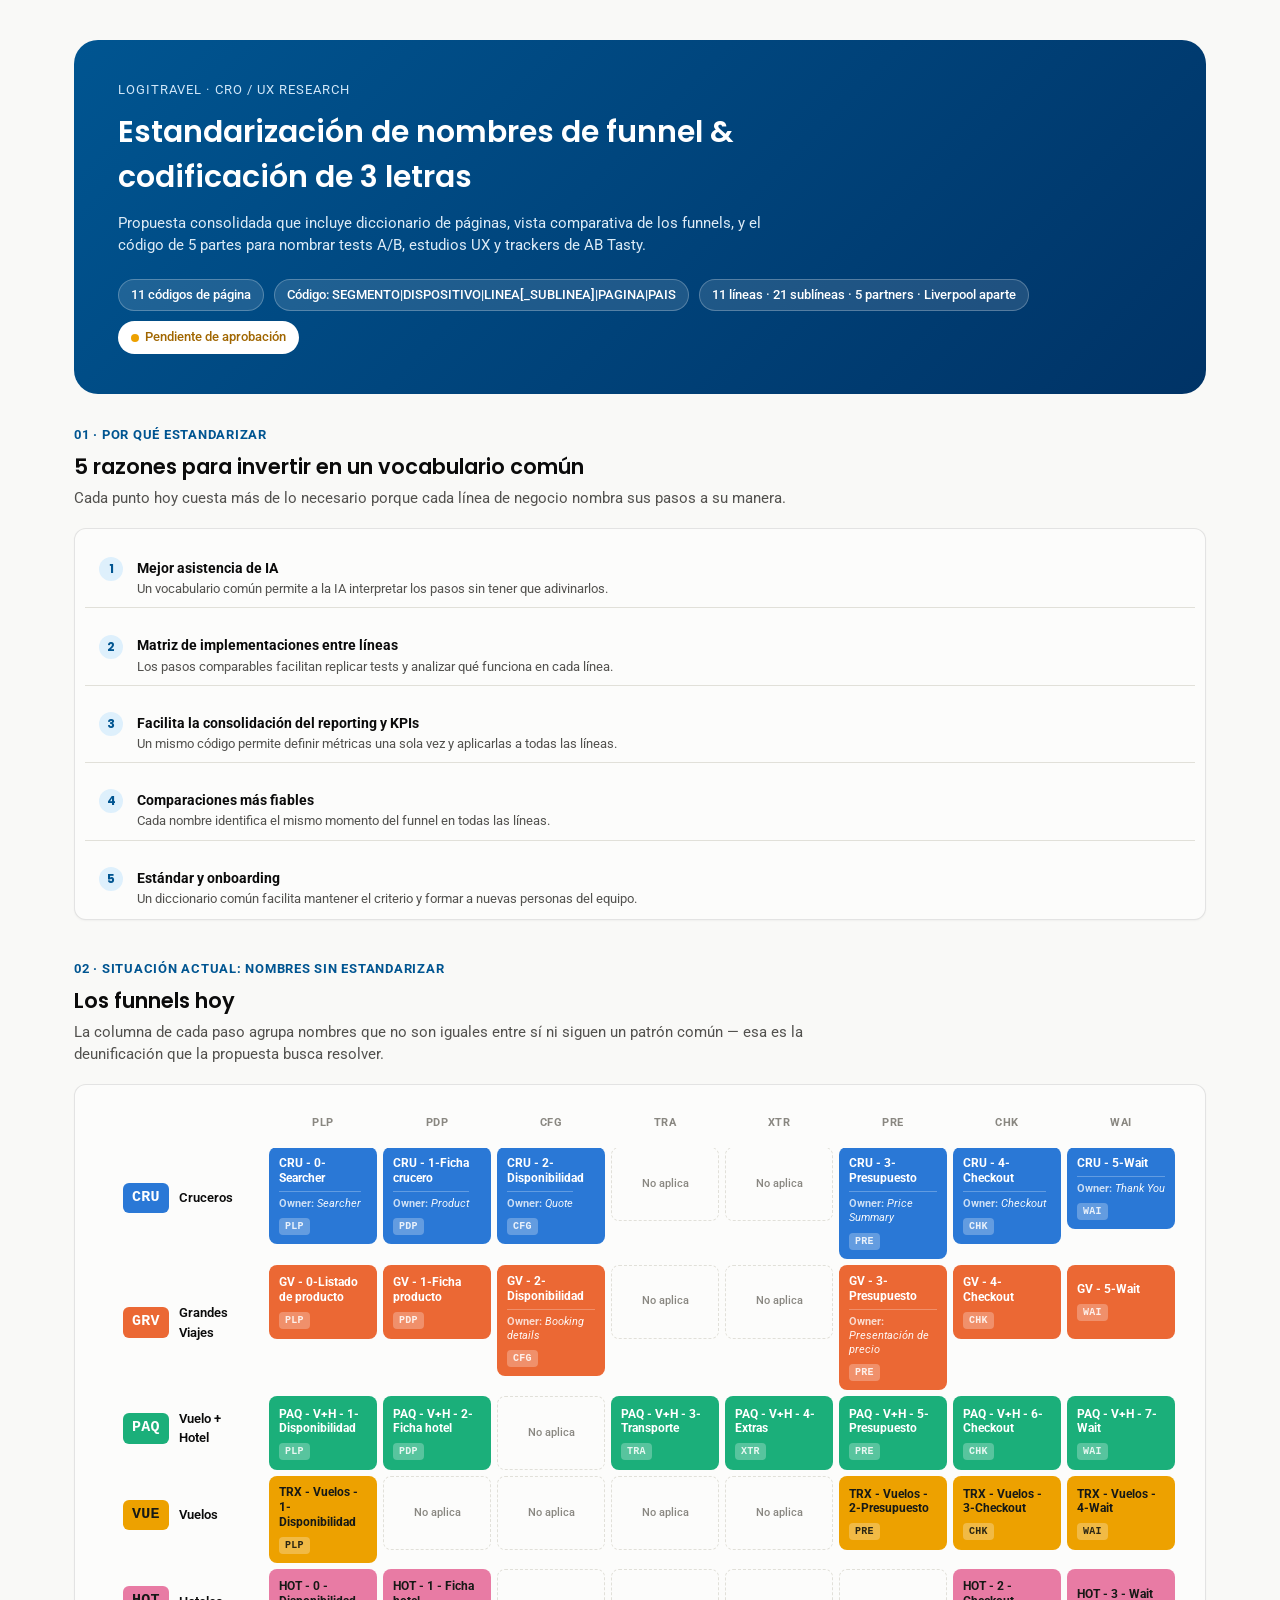
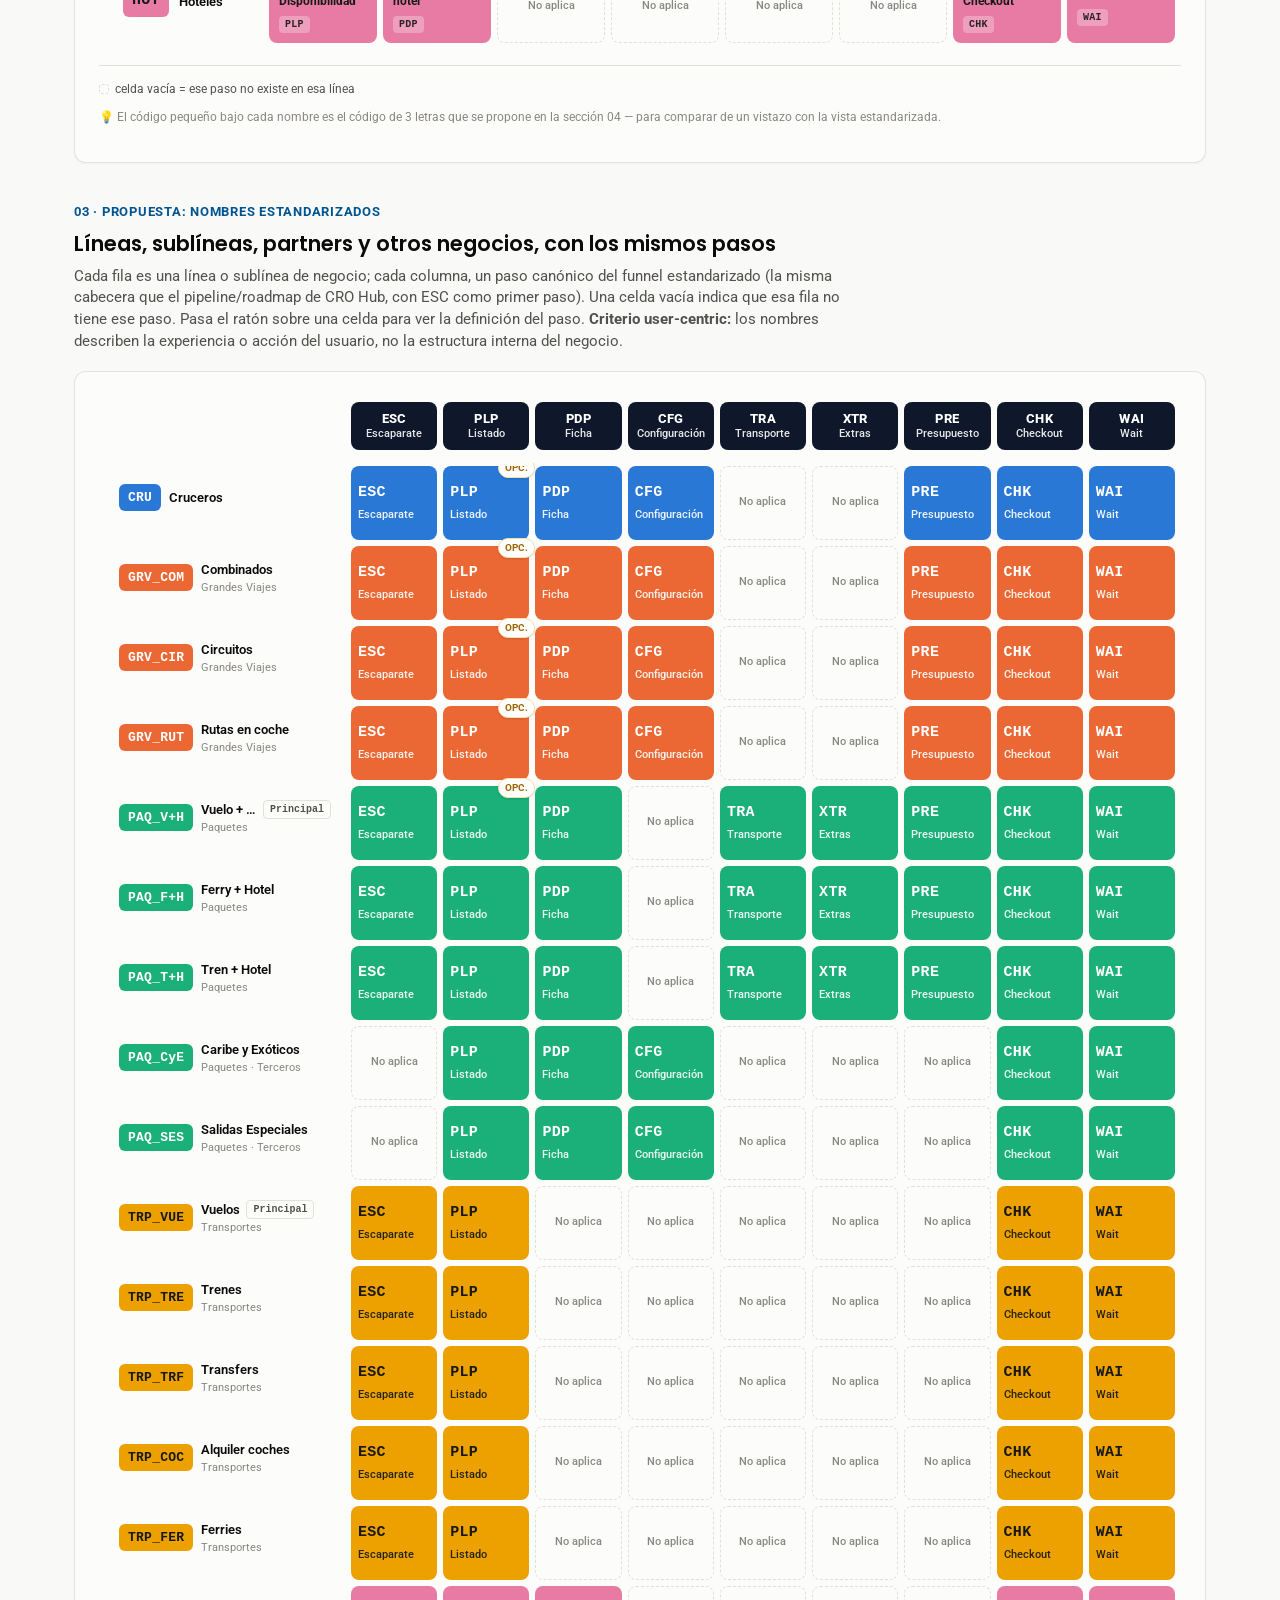
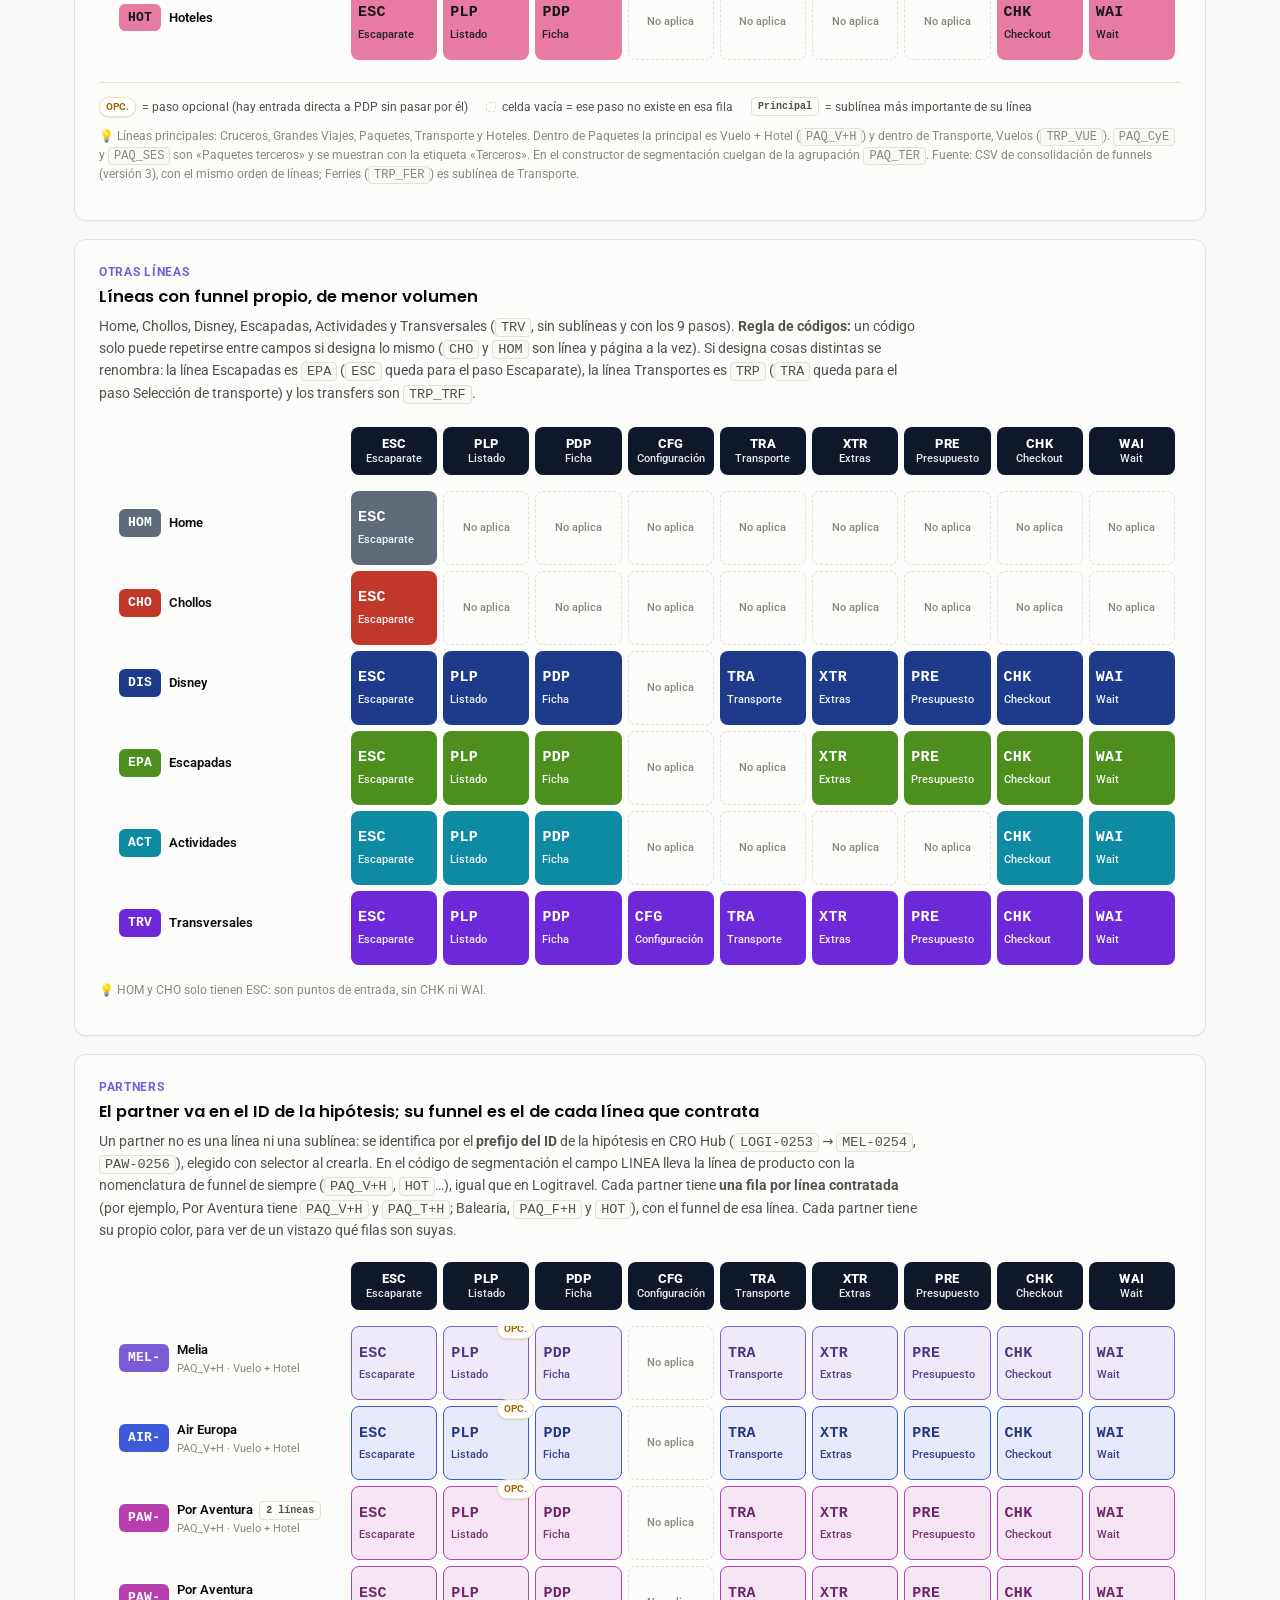
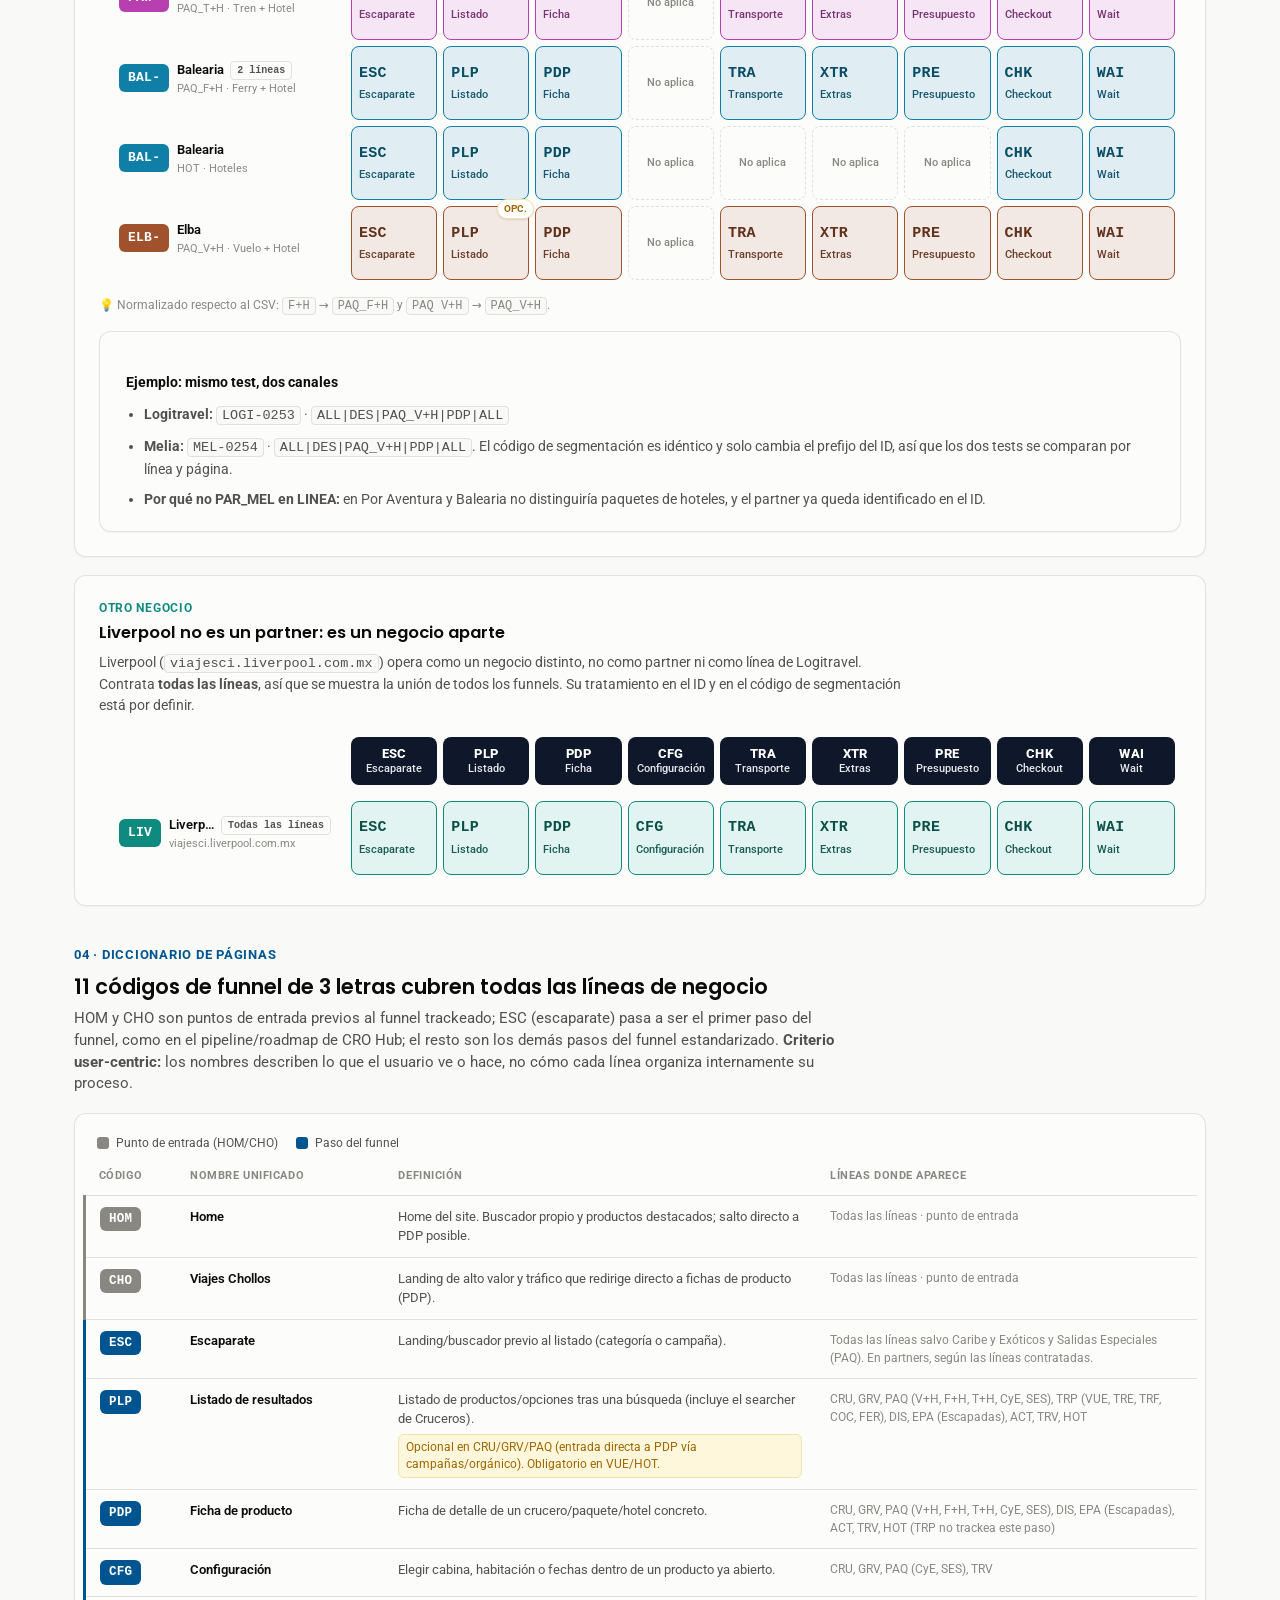
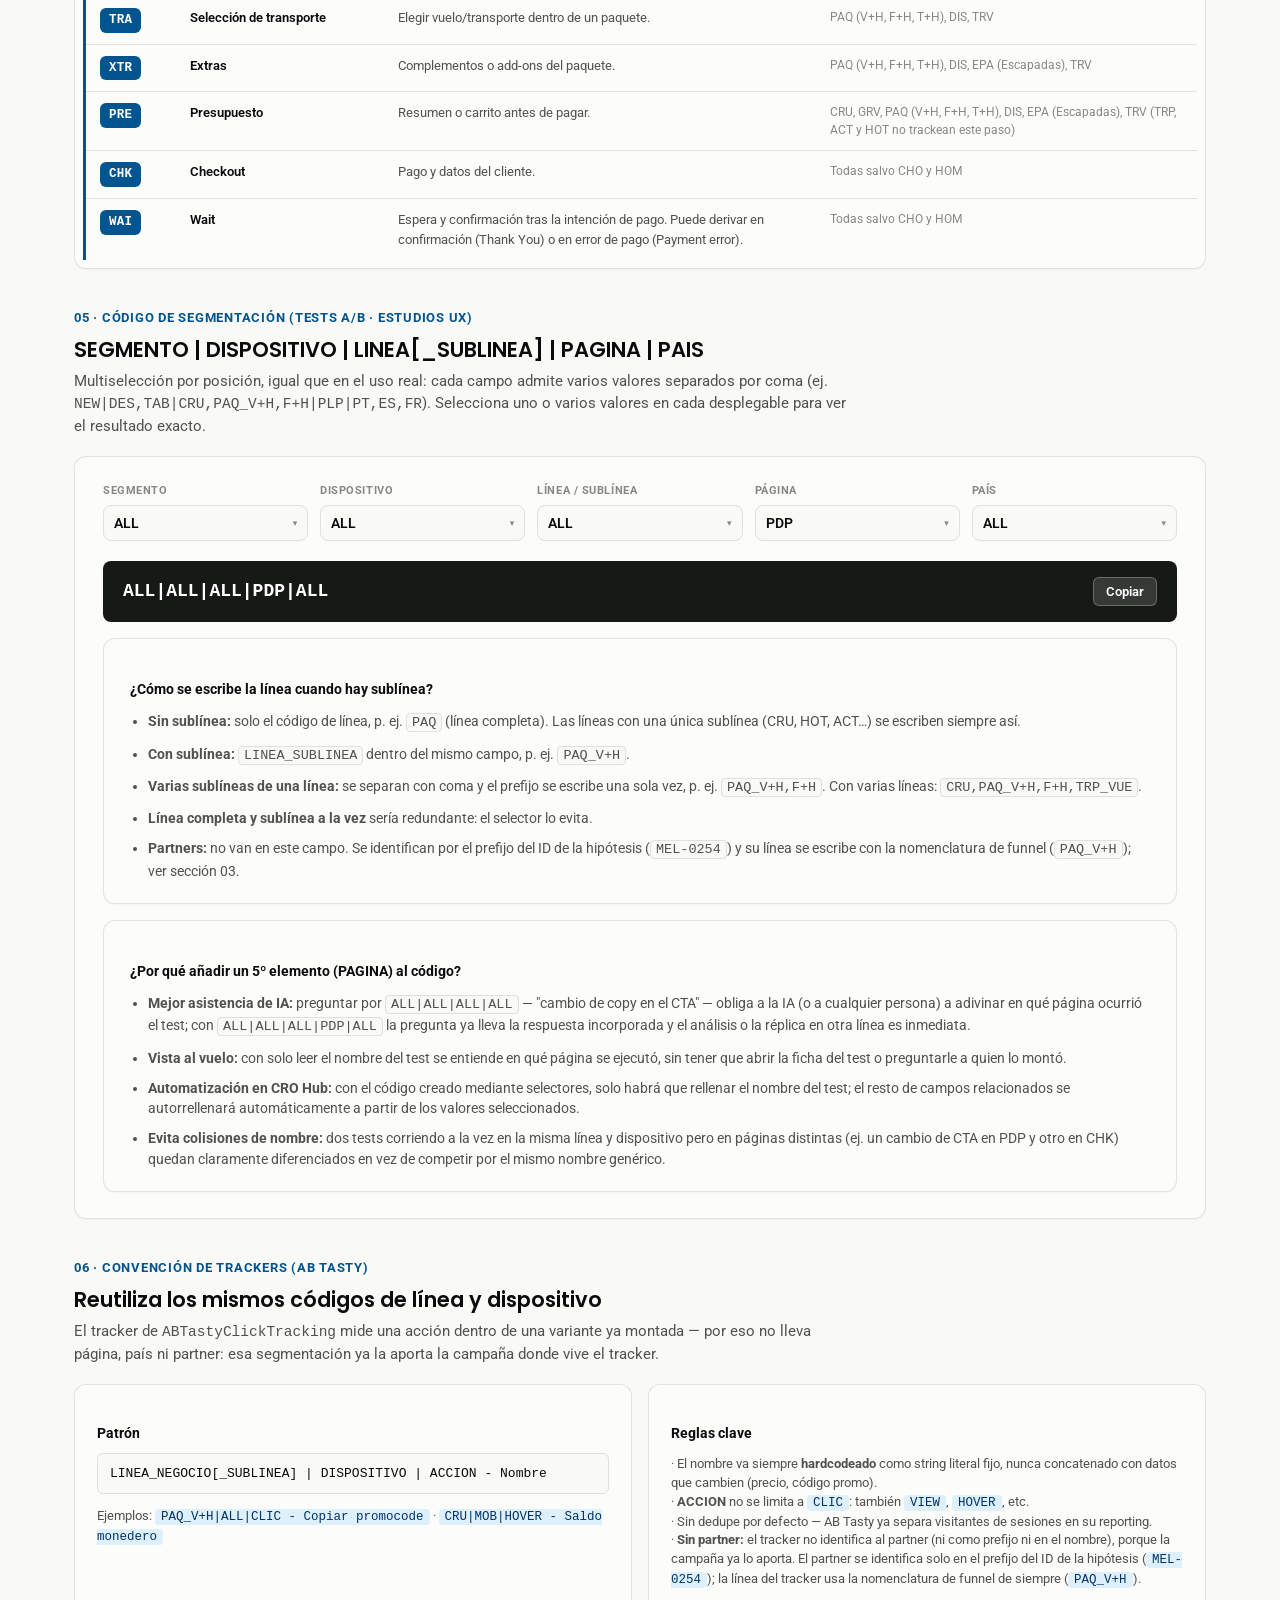
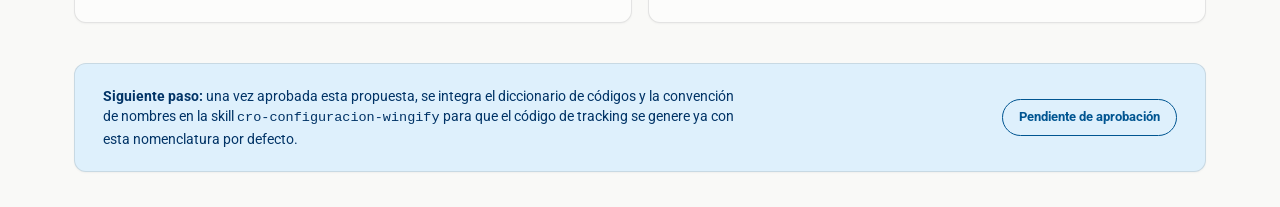
==== commit 57a41ed3: "Paquetes terceros: agrupación PAQ_TER en el selector de línea/sublínea PAQ_CyE y PAQ_SES se marcan c" ====
--- a/index.html
+++ b/index.html
@@ -1,1131 +1,1248 @@
 <!DOCTYPE html>
 <html lang="es">
 <head>
+<link rel="icon" type="image/png" href="https://assets-manager.abtasty.com/1c94758205a046f98bb061ac07249edb/account/logi-icon-1024x1024.png">
 <meta charset="UTF-8">
 <meta name="viewport" content="width=device-width, initial-scale=1.0">
-<title>Proyecto MORFEO · Plan de personalización — Luce para Logitravel</title>
+<title>Propuesta de estandarización de funnels — Logitravel</title>
 <link rel="preconnect" href="https://fonts.googleapis.com">
 <link rel="preconnect" href="https://fonts.gstatic.com" crossorigin>
-<link href="https://fonts.googleapis.com/css2?family=Raleway:wght@600;700;800&family=Lato:wght@400;700;900&display=swap" rel="stylesheet">
+<link href="https://fonts.googleapis.com/css2?family=Poppins:wght@500;600;700&family=Roboto:wght@400;500;700&display=swap" rel="stylesheet">
 <style>
   :root {
-    --navy: #1A3760;
-    --navy-dark: #12284a;
-    --orange: #FBB040;
-    --orange-soft: #FFF3E6;
-    --lilac: #C6BBE4;
-    --ink: #14213a;
-    --ink-2: #4a556b;
-    --ink-3: #7c8599;
-    --line: #e4e3dd;
-    --paper: #fcfbf8;
-    --card: #ffffff;
-    --ok: #1e8e5a;
-  }
+    color-scheme: light;
+    --surface-1:      #fcfcfb;
+    --page-plane:     #f9f9f7;
+    --text-primary:   #0b0b0b;
+    --text-secondary: #52514e;
+    --text-muted:     #898781;
+    --gridline:       #e1e0d9;
+    --baseline:       #c3c2b7;
+    --border-ring:    rgba(11,11,11,0.10);
+
+    /* categorical — asignación fija por línea de negocio, en el orden documentado */
+    --line-cru: #2a78d6; /* blue */
+    --line-grv: #eb6834; /* orange */
+    --line-paq: #1baf7a; /* aqua */
+    --line-vue: #eda100; /* yellow */
+    --line-hot: #e87ba4; /* magenta */
+
+    /* color de texto legible sobre cada fill, elegido por luminancia del hue */
+    --line-cru-ink: #ffffff;
+    --line-grv-ink: #ffffff;
+    --line-paq-ink: #ffffff;
+    --line-vue-ink: #161916;
+    --line-hot-ink: #161916;
+
+    /* líneas añadidas con las sublíneas: partnerships y "otras líneas" (DIS, EPA, ACT, HOM, CHO) */
+    --line-par: #7a5cd6;
+    --line-par-soft: #efeafc;
+    --line-par-ink: #ffffff;
+    --line-oth: #5f6b7a;
+    --line-oth-ink: #ffffff;
+    /* Liverpool: otro negocio, ni línea ni partner */
+    --line-biz: #0f8a7e;
+    --line-biz-soft: #e2f4f1;
+    --line-biz-ink: #ffffff;
+
+    --brand: #005591; /* marca Logitravel, solo para chrome/UI, nunca como color de dato */
+    --brand-subtle: #def0fc;
+
+    --good: #0ca30c;
+    --radius-md: 8px;
+    --radius-lg: 12px;
+    --radius-xl: 24px;
+  }
+
   * { box-sizing: border-box; }
-  html { scroll-behavior: smooth; }
+
   body {
     margin: 0;
-    background: var(--paper);
-    color: var(--ink);
-    font-family: "Lato", Arial, sans-serif;
-    font-size: 15.5px;
-    line-height: 1.55;
-  }
-  h1, h2, h3, h4 { font-family: "Raleway", Arial, sans-serif; margin: 0; color: var(--navy); }
-  p { margin: 0 0 10px; }
-  strong { font-weight: 700; }
-  .wrap { max-width: 960px; margin: 0 auto; padding: 36px 24px 72px; }
-
-  /* ---- Cabecera ---- */
+    background: var(--page-plane);
+    color: var(--text-primary);
+    font-family: "Roboto", system-ui, -apple-system, "Segoe UI", sans-serif;
+    line-height: 1.5;
+  }
+
+  h1, h2, h3 { font-family: "Poppins", system-ui, sans-serif; font-weight: 600; margin: 0; }
+
+  .wrap { max-width: 1180px; margin: 0 auto; padding: 40px 24px 80px; }
+
   header.hero {
-    background: var(--navy);
+    background: linear-gradient(135deg, var(--brand) 0%, #003366 100%);
     color: #fff;
-    border-radius: 18px;
-    padding: 34px 40px 30px;
+    border-radius: var(--radius-xl);
+    padding: 40px 44px;
+    margin-bottom: 32px;
+  }
+  header.hero .eyebrow {
+    font-size: 13px;
+    text-transform: uppercase;
+    letter-spacing: 0.08em;
+    color: #cfe6f8;
+    margin-bottom: 10px;
+  }
+  header.hero h1 { font-size: 30px; color: #fff; max-width: 720px; }
+  header.hero p.sub { color: #dcebf6; max-width: 660px; margin-top: 12px; font-size: 15px; }
+  .pill-row { display: flex; gap: 10px; margin-top: 22px; flex-wrap: wrap; }
+  .pill {
+    display: inline-flex; align-items: center; gap: 6px;
+    background: rgba(255,255,255,0.12);
+    border: 1px solid rgba(255,255,255,0.24);
+    color: #fff; font-size: 12.5px; font-weight: 500;
+    padding: 6px 12px; border-radius: 9999px;
+  }
+  .pill.status { background: #fff; color: #a06600; border-color: transparent; }
+  .pill.status .dot { width: 8px; height: 8px; border-radius: 50%; background: #eda100; }
+
+  section { margin-bottom: 40px; }
+  section .section-head { margin-bottom: 18px; }
+  section .section-head .kicker {
+    font-size: 12.5px; font-weight: 700; color: var(--brand);
+    text-transform: uppercase; letter-spacing: 0.06em; margin-bottom: 6px;
+  }
+  section h2 { font-size: 21px; }
+  section .section-head p { color: var(--text-secondary); font-size: 14.5px; margin-top: 6px; max-width: 780px; }
+
+  .card {
+    background: var(--surface-1);
+    border: 1px solid var(--border-ring);
+    border-radius: var(--radius-lg);
+    box-shadow: 0 1px 2px rgba(11,11,11,0.04);
+  }
+
+  /* ---- Horizontal funnel matrix ---- */
+  .matrix-card { padding: 24px; overflow-x: auto; }
+  .matrix-table { border-collapse: separate; border-spacing: 6px; width: 100%; min-width: 980px; }
+  .matrix-table th { text-align: left; padding: 0 6px 10px; }
+  .matrix-table th.col-head {
+    font-size: 11px; font-weight: 700; text-transform: uppercase; letter-spacing: 0.05em;
+    color: var(--text-muted); text-align: center;
+  }
+  .row-head { width: 168px; vertical-align: middle; }
+  .row-head-inner {
+    display: flex; align-items: center; gap: 10px;
+    padding: 10px 12px; border-radius: var(--radius-md);
+  }
+  .row-head-code {
+    font-family: ui-monospace, monospace; font-weight: 800; font-size: 15px;
+    color: #fff; padding: 4px 9px; border-radius: 6px; letter-spacing: 0.02em;
+  }
+  .row-head-name { font-size: 13px; font-weight: 600; color: var(--text-primary); }
+  .matrix-table td.cell { padding: 0; vertical-align: top; }
+  .step-cell {
+    min-width: 108px; min-height: 74px;
+    border-radius: var(--radius-md);
+    padding: 9px 10px;
+    display: flex; flex-direction: column; justify-content: center;
     position: relative;
-    overflow: hidden;
-  }
-  header.hero::after {
-    content: "";
-    position: absolute; right: -60px; top: -60px;
-    width: 220px; height: 220px; border-radius: 50%;
-    background: var(--orange); opacity: 0.16;
-  }
-  .brand-row { display: flex; justify-content: space-between; align-items: center; margin-bottom: 22px; }
-  .wordmark {
-    font-family: "Raleway", Arial, sans-serif; font-weight: 800; font-size: 20px;
-    letter-spacing: 4px; color: #fff;
-  }
-  .wordmark span { color: var(--orange); }
-  .brands { display: flex; align-items: center; gap: 16px; position: relative; z-index: 1; }
-  .logo-luce { display: block; height: 56px; width: auto; }
-  .brand-sep { width: 1px; height: 26px; background: rgba(255,255,255,0.28); }
-  .logo-plate { display: inline-flex; align-items: center; background: #fff; border-radius: 8px; padding: 6px 12px; }
-  .logo-logi { display: block; height: 20px; width: auto; }
-  .brand-row .meta { font-size: 12px; color: var(--lilac); text-align: right; line-height: 1.4; }
-  .eyebrow { font-family: "Raleway", Arial, sans-serif; font-size: 16px; font-weight: 800; letter-spacing: 2.6px; text-transform: uppercase; color: var(--lilac); margin-bottom: 8px; }
-  header.hero h1 { color: #fff; font-size: 30px; line-height: 1.2; max-width: 680px; letter-spacing: -0.3px; }
-  header.hero p.sub { color: #e6ebf5; max-width: 660px; margin-top: 12px; font-size: 15.5px; }
-  .hero-rule { height: 4px; background: linear-gradient(90deg, var(--orange) 0 60%, var(--lilac) 60% 100%); border-radius: 0 0 18px 18px; margin: 0 20px; }
-
-  /* ---- Secciones ---- */
-  details.sec { margin-top: 38px; }
-  details.sec summary {
-    list-style: none; cursor: pointer; display: flex; justify-content: space-between; align-items: center; gap: 16px;
-    padding: 6px 0; border-radius: 10px;
-  }
-  details.sec summary::-webkit-details-marker { display: none; }
-  details.sec summary:hover h2 { color: var(--navy-dark); }
-  details.sec summary:focus-visible { outline: 2px solid var(--orange); outline-offset: 4px; }
-  .sum-text .kicker { margin-bottom: 6px; }
-  .sum-text h2 { margin-bottom: 0; }
-  .chev {
-    flex: none; width: 34px; height: 34px; border-radius: 50%; border: 1px solid var(--line); background: var(--card);
-    position: relative; transition: transform .2s, background .15s;
-  }
-  .chev::before {
-    content: ""; position: absolute; left: 12px; top: 10px; width: 8px; height: 8px;
-    border-right: 2px solid var(--navy); border-bottom: 2px solid var(--navy); transform: rotate(45deg);
-  }
-  details.sec[open] .chev { transform: rotate(180deg); }
-  details.sec summary:hover .chev { background: var(--orange-soft); }
-  .sec-body { margin-top: 12px; }
-  details.sec:not([open]) summary { border-bottom: 1px dashed var(--line); padding-bottom: 14px; }
-  .toggle-all {
-    display: flex; justify-content: flex-end; gap: 8px; margin-top: 18px; font-size: 12.5px; color: var(--ink-3);
-  }
-  .toggle-all button { background: none; border: none; color: var(--navy); font: inherit; font-weight: 700; cursor: pointer; padding: 0; }
-  .toggle-all button:hover { text-decoration: underline; }
-  .kicker {
-    display: inline-flex; align-items: center; gap: 10px;
-    font-family: "Raleway", Arial, sans-serif; font-size: 11.5px; font-weight: 800;
-    letter-spacing: 2px; text-transform: uppercase; color: var(--navy); margin-bottom: 8px;
-  }
-  .kicker::before { content: ""; width: 22px; height: 4px; background: var(--orange); border-radius: 2px; }
-  h2 { font-size: 22px; font-weight: 700; margin-bottom: 8px; }
-  .sec-body > p.lead { color: var(--ink-2); max-width: 760px; margin-bottom: 18px; }
-
-  .card {
-    background: var(--card); border: 1px solid var(--line); border-radius: 14px;
-    padding: 20px 22px; box-shadow: 0 1px 2px rgba(20,33,58,0.04);
-  }
-  .grid-2 { display: grid; grid-template-columns: 1fr 1fr; gap: 16px; }
-  @media (max-width: 760px) { .grid-2 { grid-template-columns: 1fr; } }
-
-  /* ---- Enlaces que abren detalle ---- */
-  .more {
-    display: inline-flex; align-items: center; gap: 8px;
-    font-family: "Raleway", Arial, sans-serif; font-weight: 700; font-size: 13.5px;
-    color: var(--navy); background: var(--orange-soft); border: 1px solid #f3dcb8;
-    padding: 8px 14px; border-radius: 999px; cursor: pointer; text-decoration: none;
-    transition: background .15s, border-color .15s;
-  }
-  .more:hover { background: var(--orange); border-color: var(--orange); }
-  .more::after { content: "›"; font-size: 17px; line-height: 1; }
-  .more.small { font-size: 12.5px; padding: 6px 12px; }
-
-  /* ---- Cómo trabajamos ---- */
-  .steps { display: grid; grid-template-columns: 1fr auto 1fr; gap: 14px; align-items: stretch; }
-  .step { padding: 18px 20px; }
-  .step .n {
-    display: inline-block; font-family: "Raleway", Arial, sans-serif; font-weight: 800; font-size: 12px;
-    background: var(--orange); color: var(--navy); padding: 3px 10px; border-radius: 999px; margin-bottom: 8px; letter-spacing: 1px;
-  }
-  .step h3 { font-size: 16px; margin-bottom: 6px; }
-  .step p { font-size: 14px; color: var(--ink-2); margin: 0; }
-  .arrow { align-self: center; font-size: 26px; color: var(--orange); font-weight: 900; }
-  @media (max-width: 760px) { .steps { grid-template-columns: 1fr; } .arrow { text-align: center; transform: rotate(90deg); } }
-
-  /* ---- Punto de partida ---- */
-  .know h3 { font-size: 16.5px; margin-bottom: 12px; display: flex; align-items: center; gap: 10px; }
-  .know h3::before { content: ""; width: 10px; height: 10px; border-radius: 50%; background: var(--orange); flex: none; }
-  .know.biz h3::before { background: var(--navy); }
-  ul.facts { list-style: none; padding: 0; margin: 0; display: grid; gap: 10px; }
-  ul.facts li { padding-left: 16px; position: relative; font-size: 14.5px; color: var(--ink-2); }
-  ul.facts li::before { content: ""; position: absolute; left: 0; top: 9px; width: 6px; height: 6px; border-radius: 50%; background: var(--ink-3); }
-  ul.facts li strong { color: var(--ink); }
-  .chips { display: flex; flex-wrap: wrap; gap: 8px; margin-top: 14px; }
-  .chip { font-size: 13px; font-weight: 700; color: var(--navy); background: #eef1f7; border: 1px solid #dfe4ee; padding: 5px 11px; border-radius: 999px; }
-  .chip.hi { background: var(--navy); color: #fff; border-color: var(--navy); }
-  .profiles { margin-top: 16px; }
-  .profiles-head { display: flex; justify-content: space-between; align-items: center; gap: 12px; flex-wrap: wrap; }
-  .profiles-head h3 { font-size: 15px; color: var(--ink-3); font-weight: 700; letter-spacing: .3px; }
-  .profiles .chips { margin-top: 12px; }
-
-  /* ---- Fases ---- */
-  .phases { display: grid; grid-template-columns: repeat(3, 1fr); gap: 12px; align-items: stretch; }
-  @media (max-width: 860px) { .phases { grid-template-columns: 1fr; } }
-  /* Subgrid: las tres tarjetas de arriba comparten fila y los tres recuadros de detalle también, así miden lo mismo */
-  .phase-col { display: grid; grid-row: span 2; grid-template-rows: subgrid; row-gap: 8px; }
-  .phase { padding: 18px 18px 16px; border-top: 5px solid var(--orange); display: flex; flex-direction: column; }
-  .phase.p1 { border-top-color: var(--orange); }
-  .phase.p2 { border-top-color: var(--navy); }
-  .phase.p3 { border-top-color: var(--ink-3); }
-  .phase .num { font-family: "Raleway", Arial, sans-serif; font-weight: 800; font-size: 11.5px; letter-spacing: 2px; color: var(--ink-3); text-transform: uppercase; }
-  .phase h3 { font-size: 16.5px; margin: 4px 0 10px; line-height: 1.25; }
-  .phase ul { margin: 0; padding-left: 16px; }
-  .phase li { font-size: 13.5px; color: var(--ink-2); margin-bottom: 6px; }
-  .phase li:last-child { margin-bottom: 0; }
-  .phase-detail { padding: 14px 18px 14px; background: var(--paper); border-style: dashed; }
-  .phase-detail h4 { font-family: "Raleway", Arial, sans-serif; font-size: 11px; font-weight: 800; letter-spacing: 1.6px; text-transform: uppercase; color: var(--navy); margin: 0 0 6px; padding-left: 8px; border-left: 3px solid var(--orange); }
-  .phase-detail h4:not(:first-child) { margin-top: 12px; }
-  .phase-detail ul { margin: 0; padding-left: 16px; }
-  .phase-detail li { font-size: 12.5px; color: var(--ink-2); margin-bottom: 4px; }
-  .now { display: inline-block; font-size: 10.5px; font-weight: 900; letter-spacing: 1.5px; color: var(--navy); background: var(--orange); padding: 2px 8px; border-radius: 999px; margin-left: 6px; vertical-align: middle; }
-
-  /* ---- Tests ---- */
-  .tests { display: grid; grid-template-columns: 1fr 1fr; gap: 14px; }
-  @media (max-width: 760px) { .tests { grid-template-columns: 1fr; } }
-  .test { padding: 18px 20px; display: flex; flex-direction: column; gap: 8px; }
-  .test .top { display: flex; justify-content: space-between; align-items: flex-start; gap: 10px; }
-  .test .line { font-size: 11.5px; font-weight: 900; letter-spacing: 1.5px; text-transform: uppercase; color: var(--ink-3); }
-  .test h3 { font-size: 16px; line-height: 1.3; }
-  .test p { font-size: 14px; color: var(--ink-2); margin: 0; }
-  .pill-dev { font-size: 11px; font-weight: 900; letter-spacing: 1px; color: var(--ok); border: 1.5px solid var(--ok); padding: 2px 8px; border-radius: 999px; white-space: nowrap; }
-  .tests-foot { margin-top: 16px; }
-  .sub-h { font-size: 15px; color: var(--ink-3); font-weight: 700; margin: 26px 0 12px; }
-  .test.long { border-style: dashed; background: var(--paper); }
-  .pill-long { font-size: 10.5px; font-weight: 900; letter-spacing: 1px; color: #fff; background: var(--navy); padding: 2px 8px; border-radius: 999px; white-space: nowrap; }
-
-  /* ---- Modales ---- */
-  dialog {
-    border: none; border-radius: 16px; padding: 0;
-    width: min(1040px, calc(100vw - 32px)); max-height: 88vh;
-    background: var(--card); color: var(--ink);
-    box-shadow: 0 24px 60px rgba(20,33,58,0.28);
-  }
-  dialog::backdrop { background: rgba(20,33,58,0.55); }
-  .modal-head {
-    position: sticky; top: 0; z-index: 1;
-    display: flex; justify-content: space-between; align-items: flex-start; gap: 16px;
-    padding: 20px 26px 14px; background: var(--card); border-bottom: 1px solid var(--line);
-  }
-  .modal-head h2 { font-size: 20px; margin: 0; }
-  .modal-head p { font-size: 13.5px; color: var(--ink-2); margin: 4px 0 0; }
-  .close {
-    flex: none; width: 34px; height: 34px; border-radius: 50%; border: 1px solid var(--line);
-    background: var(--paper); color: var(--navy); font-size: 20px; line-height: 1; cursor: pointer;
-  }
-  .close:hover { background: var(--orange-soft); }
-  .modal-body { padding: 10px 26px 26px; }
-  .modal-body h3 {
-    font-size: 12px; letter-spacing: 2px; text-transform: uppercase; color: var(--navy);
-    margin: 22px 0 8px; padding-left: 12px; border-left: 4px solid var(--orange);
-  }
-  .modal-body h3 small { text-transform: none; letter-spacing: 0; font-weight: 400; color: var(--ink-3); font-family: "Lato", Arial, sans-serif; font-size: 12.5px; margin-left: 8px; }
-  table { width: 100%; border-collapse: collapse; font-size: 13.5px; }
-  th { text-align: left; font-family: "Raleway", Arial, sans-serif; font-size: 11.5px; letter-spacing: 1.2px; text-transform: uppercase; color: var(--ink-3); padding: 8px 10px; border-bottom: 2px solid var(--line); }
-  td { padding: 9px 10px; border-bottom: 1px solid var(--line); vertical-align: top; color: var(--ink-2); }
-  td:first-child { color: var(--ink); font-weight: 700; white-space: nowrap; }
-  tr:hover td { background: #fcf8f1; }
-  .rel { display: inline-block; font-size: 11.5px; font-weight: 900; letter-spacing: .5px; padding: 2px 8px; border-radius: 999px; white-space: nowrap; }
-  .rel.hi { background: #e3f4ea; color: var(--ok); }
-  .rel.mid { background: var(--orange-soft); color: #9a6200; }
-  .rel.lo { background: #eef1f7; color: var(--ink-3); }
-  td:first-child { white-space: normal; min-width: 180px; }
-  td small { display: inline-block; margin-top: 4px; font-size: 12px; color: var(--ink-3); }
-
-  /* ---- Tarjetas de test clicables + modales de detalle ---- */
-  .test[data-open] { cursor: pointer; transition: border-color .15s, box-shadow .15s, transform .15s; }
-  .test[data-open]:hover { border-color: var(--orange); box-shadow: 0 6px 18px rgba(20,33,58,0.10); transform: translateY(-1px); }
-  .test[data-open]:focus-visible { outline: 2px solid var(--orange); outline-offset: 3px; }
-  .test .go { margin-top: auto; align-self: flex-start; display: inline-flex; align-items: center; gap: 8px; padding: 8px 16px; border-radius: 999px; background: var(--orange); font-family: "Raleway", Arial, sans-serif; font-weight: 800; font-size: 13px; color: var(--navy); box-shadow: 0 2px 6px rgba(20,33,58,0.15); transition: background .15s, color .15s; }
-  .test .go::before { content: ""; width: 18px; height: 18px; background: currentColor; -webkit-mask: url("data:image/svg+xml,%3Csvg xmlns='http://www.w3.org/2000/svg' viewBox='0 0 24 24' fill='none' stroke='black' stroke-width='2' stroke-linecap='round' stroke-linejoin='round'%3E%3Cpath d='M1 12s4-7 11-7 11 7 11 7-4 7-11 7S1 12 1 12z'/%3E%3Ccircle cx='12' cy='12' r='3'/%3E%3C/svg%3E") center / contain no-repeat; mask: url("data:image/svg+xml,%3Csvg xmlns='http://www.w3.org/2000/svg' viewBox='0 0 24 24' fill='none' stroke='black' stroke-width='2' stroke-linecap='round' stroke-linejoin='round'%3E%3Cpath d='M1 12s4-7 11-7 11 7 11 7-4 7-11 7S1 12 1 12z'/%3E%3Ccircle cx='12' cy='12' r='3'/%3E%3C/svg%3E") center / contain no-repeat; }
-  .test[data-open]:hover .go { background: var(--navy); color: #fff; }
-  dialog.lightbox { width: min(1400px, calc(100vw - 32px)); max-height: 96vh; overflow: auto; background: #fff; padding: 12px; text-align: center; }
-  dialog.lightbox img { max-width: 100%; max-height: calc(96vh - 40px); height: auto; }
-  dialog.lightbox .close { position: absolute; top: 10px; right: 10px; z-index: 2; }
-  dialog.narrow { width: min(760px, calc(100vw - 32px)); }
-  .detail { margin: 0; display: grid; gap: 16px; }
-  .detail dt { font-family: "Raleway", Arial, sans-serif; font-size: 11.5px; font-weight: 800; letter-spacing: 1.6px; text-transform: uppercase; color: var(--navy); padding-left: 10px; border-left: 4px solid var(--orange); margin-bottom: 4px; }
-  .detail dd { margin: 0; font-size: 14.5px; color: var(--ink-2); }
-  /* Modal con mockups: todo cabe en pantalla, sin scroll. La altura de las imágenes se calcula a partir de la ventana */
-  dialog.wide { width: min(1024px, calc(100vw - 32px)); max-height: 96vh; overflow: hidden; }
-  dialog.wide .modal-head { padding: 14px 26px 10px; }
-  dialog.wide .modal-body { padding: 8px 26px 18px; }
-  .wide .detail { grid-template-columns: 1fr 1fr; gap: 12px 28px; margin-top: 12px; }
-  .mock { display: flex; justify-content: center; align-items: flex-start; gap: 20px; --mh: min(clamp(200px, calc((96vh - 300px) * 0.8), 520px), calc((min(1024px, 100vw - 32px) - 72px) / 2.1)); }
-  .mock figure { margin: 0; flex: none; }
-  .mock .mock-tag { margin-bottom: 6px; }
-  .mock a.zoom { display: block; cursor: zoom-in; border: 1px solid var(--line); border-radius: 10px; overflow: hidden; background: #f6f6f6; }
-  .mock img { display: block; height: var(--mh); width: auto; max-width: 100%; }
-  .mock-note { margin: 8px 0 0; font-size: 12.5px; color: var(--ink-3); text-align: center; }
-  .mock-tag { display: inline-block; font-size: 10.5px; font-weight: 900; letter-spacing: 1.2px; text-transform: uppercase; color: var(--navy); background: var(--lilac); padding: 2px 8px; border-radius: 999px; }
-  @media (max-width: 900px) {
-    dialog.wide { overflow: auto; }
-    .mock { flex-direction: column; align-items: center; }
-    .mock img { height: auto; width: 100%; }
-    .wide .detail { grid-template-columns: 1fr; }
-  }
-
-  /* ---- Maqueta interactiva (modal del test 1) ---- */
-  dialog.sim { width: min(1180px, calc(100vw - 32px)); max-height: 96vh; overflow: auto; }
-  dialog.sim .modal-head { padding: 14px 26px 10px; }
-  dialog.sim .modal-body { padding: 12px 26px 20px; }
-  .sim-bar { display: flex; flex-wrap: wrap; align-items: center; gap: 10px 22px; margin-bottom: 12px; }
-  .sim-ctl { display: flex; align-items: center; gap: 10px; }
-  .sim-ctl.sim-right { margin-left: auto; gap: 8px; }
-  .sim-lbl { font-family: "Raleway", Arial, sans-serif; font-size: 11.5px; font-weight: 800; letter-spacing: 1.6px; text-transform: uppercase; color: var(--ink-3); }
-  .sim-switch { display: inline-flex; align-items: center; gap: 10px; padding: 4px 14px 4px 4px; border-radius: 999px; border: 1px solid var(--line); background: var(--paper); cursor: pointer; font: 700 13px "Lato", Arial, sans-serif; color: var(--ink-2); }
-  .sim-switch .sim-knob { position: relative; width: 40px; height: 22px; border-radius: 999px; background: #c9ccd6; transition: background .15s; }
-  .sim-switch .sim-knob::after { content: ""; position: absolute; top: 3px; left: 3px; width: 16px; height: 16px; border-radius: 50%; background: #fff; box-shadow: 0 1px 2px rgba(20,33,58,.3); transition: transform .15s; }
-  .sim-switch[aria-checked="true"] { color: var(--navy); border-color: #f3dcb8; background: var(--orange-soft); }
-  .sim-switch[aria-checked="true"] .sim-knob { background: var(--navy); }
-  .sim-switch[aria-checked="true"] .sim-knob::after { transform: translateX(18px); }
-  .sim-seg { display: inline-flex; border: 1px solid var(--line); border-radius: 999px; padding: 3px; background: var(--paper); }
-  .sim-seg button { border: 0; background: none; padding: 5px 14px; border-radius: 999px; cursor: pointer; font: 700 13px "Lato", Arial, sans-serif; color: var(--ink-2); }
-  .sim-seg button[aria-pressed="true"] { background: var(--navy); color: #fff; }
-  .sim-ghost { border: 1px solid var(--line); background: var(--card); color: var(--navy); border-radius: 999px; padding: 6px 12px; cursor: pointer; font: 700 12.5px "Lato", Arial, sans-serif; }
-  .sim-ghost:hover { background: var(--orange-soft); border-color: #f3dcb8; }
-  .sim-switch:focus-visible, .sim-seg button:focus-visible, .sim-ghost:focus-visible { outline: 2px solid var(--orange); outline-offset: 2px; }
-  .sim-stage { --sim-h: clamp(340px, 58vh, 640px); height: var(--sim-h); display: flex; justify-content: center; align-items: flex-start; background: #fdebd3; border: 1px solid #f3dcb8; border-radius: 12px; overflow: hidden; }
-  .sim-desk, .sim-phone { position: relative; overflow: hidden; }
-  /* Escritorio con el mismo marco oscuro que el móvil, separado del borde de la zona */
-  .sim-desk { flex: none; width: calc(100% - 40px); height: calc(100% - 24px); margin: 12px 20px; border: 8px solid var(--navy-dark); border-radius: 14px; background: #fff; box-shadow: 0 8px 24px rgba(20,33,58,.25); }
-  /* Móvil completo (390 × 700 de pantalla + marco); se escala para que quepa entero en la zona */
-  .sim-phone { flex: none; width: 406px; height: 716px; margin-top: 8px; transform-origin: top center; border: 8px solid var(--navy-dark); border-radius: 36px; background: #fff; box-shadow: 0 8px 24px rgba(20,33,58,.25); }
-  .sim-phone iframe { width: 100%; height: 100%; }
-  .sim-stage[data-view="desktop"] .sim-phone, .sim-stage[data-view="mobile"] .sim-desk { display: none; }
-  /* Maqueta de una sola pieza (perfil progresivo): el iframe ocupa toda la zona */
-  .sim-stage.single { background: #eef1f6; border-color: var(--line); --sim-h: clamp(420px, 66vh, 700px); }
-  .sim-stage.single iframe { position: static; width: 100%; height: 100%; transform: none; }
-  .sim-count { font-size: 13px; color: var(--ink-2); }
-  .sim-count strong { color: var(--navy); font-size: 15px; }
-  dialog.viaj { width: min(1240px, calc(100vw - 32px)); }
-  dialog.viaj .detail { grid-template-columns: 1fr 1fr; }
-  @media (max-width: 900px) { dialog.viaj .detail { grid-template-columns: 1fr; } .sim-stage.single { height: auto; } .sim-stage.single iframe { height: 1400px; } }
-  .sim-stage iframe { display: block; border: 0; background: #fff; transform-origin: 0 0; position: absolute; top: 0; left: 0; }
-  @media (max-width: 900px) { .sim-ctl.sim-right { margin-left: 0; } }
-
-  /* ---- Maqueta interactiva de favoritos (modal del test 5) ---- */
-  dialog.fav { width: min(820px, calc(100vw - 32px)); }
-  .fav-demo { background: #eef1f6; border: 1px solid var(--line); border-radius: 12px; padding: 14px; min-height: 440px; }
-  @media (max-width: 720px) { .fav-demo-drop { left: 0; right: auto; } .fav-demo-drop::before { left: auto; right: 18px; } }
-  .fav-demo-top { display: flex; justify-content: space-between; align-items: center; background: var(--navy); border-radius: 8px; padding: 10px 14px; margin-bottom: 14px; }
-  .fav-demo-brand { font-family: "Raleway", Arial, sans-serif; font-weight: 800; font-size: 13px; letter-spacing: 1.5px; color: #fff; }
-  .fav-demo-actions { display: flex; align-items: center; gap: 14px; }
-  .fav-demo-counter-wrap { position: relative; }
-  .fav-demo-counter { display: inline-flex; align-items: center; gap: 6px; border: 0; background: rgba(255,255,255,0.12); color: #fff; padding: 6px 12px; border-radius: 999px; cursor: pointer; font: 700 13px "Lato", Arial, sans-serif; transition: background .15s, opacity .15s, transform .15s; opacity: 0; transform: scale(.85); pointer-events: none; }
-  .fav-demo-counter.is-shown { opacity: 1; transform: scale(1); pointer-events: auto; }
-  .fav-demo-counter:hover { background: rgba(255,255,255,0.22); }
-  .fav-demo-counter-ico { width: 15px; height: 15px; fill: var(--orange); flex: none; }
-  .fav-demo-avatar { width: 30px; height: 30px; border-radius: 50%; background: var(--orange); color: var(--navy); font-family: "Raleway", Arial, sans-serif; font-weight: 800; font-size: 13px; display: flex; align-items: center; justify-content: center; flex: none; }
-  .fav-demo-drop { position: absolute; top: calc(100% + 10px); right: 0; width: min(330px, calc(100vw - 64px)); background: var(--card); border: 1px solid var(--line); border-radius: 12px; box-shadow: 0 10px 28px rgba(20,33,58,0.2); padding: 10px; z-index: 2; }
-  .fav-demo-drop::before { content: ""; position: absolute; top: -6px; right: 18px; width: 12px; height: 12px; background: var(--card); border-left: 1px solid var(--line); border-top: 1px solid var(--line); transform: rotate(45deg); }
-  .fav-demo-drop-list { list-style: none; margin: 0; padding: 0; display: grid; gap: 8px; }
-  .fav-demo-drop-list li { display: grid; gap: 4px; padding: 10px 12px; border: 1px solid var(--line); border-radius: 10px; font-size: 13px; animation: fav-unfold .22s ease-out both; transform-origin: top; }
-  .fav-demo-drop-list li:hover { background: var(--orange-soft); border-color: #f3dcb8; }
-  .fav-demo-drop-list .t { color: var(--ink); font-weight: 700; font-family: "Raleway", Arial, sans-serif; font-size: 13.5px; }
-  .fav-demo-drop-list .m { color: var(--ink-2); font-size: 12px; }
-  .fav-demo-drop-list .row { display: flex; justify-content: space-between; align-items: center; gap: 10px; margin-top: 4px; }
-  .fav-demo-drop-list .p { color: var(--ink-3); font-size: 12px; white-space: nowrap; }
-  .fav-demo-cta { border: 0; background: var(--orange); color: var(--navy); font: 800 12px "Lato", Arial, sans-serif; padding: 7px 12px; border-radius: 999px; cursor: pointer; white-space: nowrap; transition: background .15s, transform .15s; }
-  .fav-demo-cta:hover { background: #f5a21c; transform: translateX(2px); }
-  .fav-demo-cta:focus-visible { outline: 2px solid var(--navy); outline-offset: 2px; }
-  @keyframes fav-unfold { from { opacity: 0; transform: translateY(-6px) scaleY(.85); } to { opacity: 1; transform: none; } }
-  @media (prefers-reduced-motion: reduce) { .fav-demo-drop-list li { animation: none; } }
-
-  /* ---- Pie ---- */
-  footer { margin-top: 48px; padding-top: 18px; border-top: 1px solid var(--line); display: flex; justify-content: space-between; flex-wrap: wrap; gap: 8px; font-size: 12px; color: var(--ink-3); }
-  footer .wordmark { color: var(--navy); font-size: 14px; letter-spacing: 3px; }
-
-  @media print {
-    body { background: #fff; font-size: 12.5px; }
-    .wrap { padding: 0; max-width: none; }
-    header.hero { border-radius: 0; }
-    .card, .phase, .test, .step { box-shadow: none; break-inside: avoid; }
-    details.sec { margin-top: 22px; }
-    .more, dialog, .chev, .toggle-all { display: none !important; }
-  }
+  }
+  .step-cell .code { font-family: ui-monospace, monospace; font-weight: 800; font-size: 15px; letter-spacing: 0.02em; }
+  .step-cell .label { font-size: 11px; font-weight: 500; margin-top: 2px; opacity: 0.92; }
+  .step-cell.empty {
+    background: transparent; border: 1.5px dashed var(--gridline);
+    align-items: center; text-align: center;
+  }
+  .step-cell.empty .label { color: var(--text-muted); font-size: 11px; margin: 0; opacity: 1; }
+  .opt-flag {
+    position: absolute; top: -8px; right: -6px;
+    background: #fff; color: #a06600; border: 1px solid #f3e2ac;
+    font-size: 9.5px; font-weight: 700; text-transform: uppercase;
+    padding: 2px 6px; border-radius: 9999px; box-shadow: 0 1px 2px rgba(11,11,11,0.12);
+  }
+  /* ---- Matriz expandida: ESC + sublíneas + partners (misma cabecera que el pipeline/roadmap) ---- */
+  .matrix-table th.row-head-wide { width: 240px; }
+  .matrix-table th.col-th { padding: 0 0 10px; }
+  /* Columnas de paso con el mismo ancho en todas las matrices expandidas */
+  .matrix-table.wide { table-layout: fixed; }
+  .matrix-table.wide th.row-head-wide { width: 240px; }
+  /* Cabeceras fijas al hacer scroll, hasta el final de cada tabla. El shadow rellena los huecos del border-spacing para que no asome el contenido */
+  .matrix-table thead th {
+    position: sticky; top: 0; z-index: 5; background: var(--surface-1);
+    box-shadow: 0 0 0 3px var(--surface-1), 0 6px 0 var(--surface-1);
+  }
+  /* overflow-x:auto convertiría la tarjeta en contenedor de scroll y rompería el sticky; con ancho suficiente no hace falta scroll horizontal */
+  @media (min-width: 1100px) {
+    .card.matrix-card, .card.sub-card { overflow-x: clip; }
+  }
+  .col-chip { background: #0f172a; color: #fff; border-radius: 8px; padding: 9px 6px; text-align: center; line-height: 1.25; }
+  .col-chip .cc-code { display: block; font-weight: 800; font-size: 13px; letter-spacing: 0.03em; text-transform: none; }
+  .col-chip .cc-name { display: block; font-weight: 500; font-size: 11px; opacity: 0.9; text-transform: none; letter-spacing: 0; }
+  .row-head-wide .row-head-code { font-size: 13px; white-space: nowrap; }
+  .row-head-text { display: flex; flex-direction: column; min-width: 0; }
+  .row-head-line { display: flex; align-items: center; gap: 6px; min-width: 0; }
+  .row-head-line .chip { margin: 0; flex: 0 0 auto; }
+  .matrix-table.wide .row-head-name { white-space: nowrap; overflow: hidden; text-overflow: ellipsis; }
+  .row-head-sub { font-size: 10.5px; font-weight: 400; color: var(--text-muted); line-height: 1.3; margin-top: 2px; white-space: nowrap; overflow: hidden; text-overflow: ellipsis; }
+  /* Altura fija en todas las filas de las matrices expandidas, para que el ritmo vertical sea uniforme */
+  .step-cell.compact { min-width: 0; height: 56px; padding: 6px 7px; }
+  .matrix-table.wide .row-head-inner { height: 56px; padding: 0 8px; gap: 8px; }
+  .step-cell.inherited { background: var(--line-par-soft); border: 1.5px solid var(--line-par); color: #3d2a8c; }
+  .step-cell.inherited.biz { background: var(--line-biz-soft); border-color: var(--line-biz); color: #0b4f49; }
+  .view-toggle { display: inline-flex; border: 1.5px solid var(--gridline); border-radius: 9999px; padding: 3px; background: var(--page-plane); margin-bottom: 16px; }
+  .view-toggle button { font: inherit; font-size: 12.5px; font-weight: 600; border: none; background: transparent; color: var(--text-secondary); padding: 6px 14px; border-radius: 9999px; cursor: pointer; }
+  .view-toggle button.active { background: var(--brand); color: #fff; }
+  .chip { display: inline-block; font-family: ui-monospace, monospace; font-size: 10px; font-weight: 700; padding: 1px 6px; border-radius: 4px; background: var(--surface-1); border: 1px solid var(--gridline); color: var(--text-secondary); margin: 3px 3px 0 0; }
+  .sub-card { padding: 24px; overflow-x: auto; margin-top: 18px; }
+  .sub-card .card-kicker { font-size: 11.5px; font-weight: 700; color: var(--line-par); text-transform: uppercase; letter-spacing: 0.06em; margin-bottom: 4px; }
+  .sub-card h3 { font-size: 16.5px; margin-bottom: 6px; }
+  .sub-card .card-lead { margin: 0 0 16px; font-size: 13.5px; color: var(--text-secondary); max-width: 820px; }
+  .sub-card .card-lead code, .code-ex { font-family: ui-monospace, monospace; background: var(--page-plane); border: 1px solid var(--gridline); border-radius: 4px; padding: 1px 5px; }
+
+  .matrix-note {
+    display: flex; gap: 18px; flex-wrap: wrap; margin-top: 16px; padding-top: 14px;
+    border-top: 1px solid var(--gridline); font-size: 12px; color: var(--text-secondary);
+  }
+  .matrix-note span { display: inline-flex; align-items: center; gap: 6px; }
+  .matrix-note .swatch { width: 10px; height: 10px; border-radius: 3px; border: 1.5px dashed var(--gridline); }
+  .hint-hover { font-size: 12px; color: var(--text-muted); margin-top: 10px; }
+
+  /* ---- Raw/original step cell (fragmentation "before" matrix) ---- */
+  .step-cell-raw { min-height: 74px; align-items: flex-start; }
+  .step-cell-raw .raw-name { font-size: 11.5px; font-weight: 700; line-height: 1.3; }
+  .step-cell-raw .owner-name {
+    display: block; margin-top: 5px; padding-top: 5px;
+    border-top: 1px solid rgba(255,255,255,0.28);
+    font-size: 11px; font-weight: 400; font-style: italic; line-height: 1.3; opacity: 0.95;
+  }
+  .step-cell-raw .owner-name::before { content: 'Owner: '; font-style: normal; font-weight: 700; opacity: 0.8; }
+  .step-cell-raw .code-mini {
+    display: inline-block; margin-top: 7px; font-family: ui-monospace, monospace;
+    font-size: 10px; font-weight: 700; letter-spacing: 0.02em; opacity: 0.9;
+    background: rgba(255,255,255,0.3); padding: 1px 6px; border-radius: 4px; width: fit-content;
+  }
+
+  /* ---- Why-it-matters list ---- */
+  .why-card { padding: 2px 10px; }
+  .why-item { display: flex; align-items: center; gap: 14px; padding: 9px 14px; border-bottom: 1px solid var(--gridline); }
+  .why-item:last-child { border-bottom: none; }
+  .why-num {
+    flex: 0 0 auto; width: 24px; height: 24px; border-radius: 50%;
+    background: var(--brand-subtle); color: var(--brand);
+    font-family: "Poppins", sans-serif; font-weight: 700; font-size: 12px;
+    display: flex; align-items: center; justify-content: center;
+  }
+  .why-body h4 { font-size: 13.5px; margin-bottom: 2px; color: var(--text-primary); }
+  .why-body p { margin: 0; font-size: 13px; line-height: 1.4; color: var(--text-secondary); }
+
+  /* ---- Segmentation extension rationale ---- */
+  .seg-why { padding: 22px 26px; margin-top: 16px; }
+  .seg-why h4 { font-size: 13.5px; margin-bottom: 12px; }
+  .seg-why ul { margin: 0; padding-left: 18px; font-size: 13.5px; color: var(--text-secondary); }
+  .seg-why li { margin-bottom: 10px; }
+  .seg-why li:last-child { margin-bottom: 0; }
+  .seg-why code { font-family: ui-monospace, monospace; background: var(--page-plane); border: 1px solid var(--gridline); border-radius: 4px; padding: 1px 5px; }
+
+  /* ---- Dictionary table ---- */
+  .dict-table-card { padding: 8px; overflow-x: auto; }
+  .dict-table { border-collapse: collapse; width: 100%; min-width: 880px; font-size: 13px; }
+  .dict-table thead th {
+    text-align: left; font-size: 11px; font-weight: 700; text-transform: uppercase;
+    letter-spacing: 0.05em; color: var(--text-muted);
+    padding: 10px 14px; border-bottom: 1.5px solid var(--gridline);
+    position: sticky; top: 0; background: var(--surface-1);
+  }
+  .dict-table tbody tr { border-bottom: 1px solid var(--gridline); }
+  .dict-table tbody tr:last-child { border-bottom: none; }
+  .dict-table tbody tr:hover { background: var(--page-plane); }
+  .dict-table tbody tr.entry-row td:first-child { border-left: 3px solid var(--text-muted); }
+  .dict-table tbody tr.step-row td:first-child { border-left: 3px solid var(--brand); }
+  .dict-table td { padding: 11px 14px; vertical-align: top; color: var(--text-secondary); }
+  .dict-table .code-badge {
+    display: inline-flex; font-family: ui-monospace, monospace; font-weight: 700; font-size: 12.5px;
+    color: #fff; background: var(--brand);
+    padding: 3px 9px; border-radius: 6px; letter-spacing: 0.02em; white-space: nowrap;
+  }
+  .entry-row .code-badge { background: var(--text-muted); }
+  .dict-table td.name-cell { font-weight: 600; color: var(--text-primary); white-space: nowrap; }
+  .dict-table td.def-cell { max-width: 340px; }
+  .dict-table td.lines-cell { font-size: 12px; color: var(--text-muted); max-width: 300px; }
+  .dict-table .note-inline { display: block; font-size: 11.5px; color: #a06600; background: #fff7db; border: 1px solid #f3e2ac; border-radius: 6px; padding: 4px 7px; margin-top: 5px; }
+  .dict-legend { display: flex; gap: 18px; flex-wrap: wrap; padding: 12px 14px 6px; font-size: 12px; color: var(--text-secondary); }
+  .dict-legend span { display: inline-flex; align-items: center; gap: 7px; }
+  .dict-legend .swatch { width: 12px; height: 12px; border-radius: 3px; }
+  .dict-legend .swatch.entry { background: var(--text-muted); }
+  .dict-legend .swatch.step { background: var(--brand); }
+
+  /* ---- Segmentation builder ---- */
+  .builder { padding: 26px 28px; }
+  .builder-grid { display: grid; grid-template-columns: repeat(5, 1fr); gap: 12px; margin-bottom: 20px; }
+  .builder-field > label { display:block; font-size: 11px; font-weight: 700; color: var(--text-muted); text-transform: uppercase; letter-spacing: 0.05em; margin-bottom: 6px; }
+  .multiselect { position: relative; font-family: "Roboto", system-ui, sans-serif; }
+  .multiselect-trigger {
+    width: 100%; font-family: inherit; font-size: 13.5px; padding: 9px 10px;
+    border-radius: 8px; border: 1.5px solid var(--gridline); background: var(--page-plane); color: var(--text-primary);
+    cursor: pointer; display: flex; align-items: center; justify-content: space-between; gap: 6px; text-align: left;
+  }
+  .multiselect-trigger .ms-value { overflow: hidden; text-overflow: ellipsis; white-space: nowrap; font-weight: 600; }
+  .multiselect-trigger .ms-caret { flex: 0 0 auto; font-size: 9px; color: var(--text-muted); transition: transform 0.15s; }
+  .multiselect.open .multiselect-trigger { border-color: var(--brand); background: var(--surface-1); }
+  .multiselect.open .ms-caret { transform: rotate(180deg); }
+  .multiselect-panel {
+    position: absolute; top: calc(100% + 6px); left: 0; right: 0; z-index: 30;
+    background: var(--surface-1); border: 1px solid var(--border-ring); border-radius: 10px;
+    box-shadow: 0 10px 28px rgba(11,11,11,0.16); padding: 6px; max-height: 300px; overflow-y: auto;
+    display: none;
+  }
+  .multiselect.wide .multiselect-panel { min-width: 260px; }
+  .ms-option.sub { padding-left: 30px; }
+  .ms-option.sub .ms-text { font-size: 12.5px; }
+  .ms-option.sub2 { padding-left: 48px; }
+  .ms-option.parent .ms-text .ms-code { color: var(--brand); }
+  .multiselect.open .multiselect-panel { display: block; }
+  .ms-option {
+    display: flex; align-items: center; gap: 10px; font-size: 13px; font-weight: 500;
+    padding: 8px 9px; border-radius: 6px; cursor: pointer; color: var(--text-primary);
+    user-select: none;
+  }
+  .ms-option:hover { background: var(--page-plane); }
+  .ms-option .ms-box {
+    flex: 0 0 auto; width: 16px; height: 16px; border-radius: 4px;
+    border: 1.5px solid var(--gridline); background: #fff;
+    display: flex; align-items: center; justify-content: center;
+    transition: background 0.12s, border-color 0.12s;
+  }
+  .ms-option .ms-box svg { width: 10px; height: 10px; opacity: 0; transform: scale(0.6); transition: opacity 0.12s, transform 0.12s; }
+  .ms-option input { display: none; }
+  .ms-option input:checked ~ .ms-box { background: var(--brand); border-color: var(--brand); }
+  .ms-option input:checked ~ .ms-box svg { opacity: 1; transform: scale(1); }
+  .ms-option .ms-text { color: var(--text-secondary); }
+  .ms-option .ms-text .ms-code { font-weight: 700; color: var(--text-primary); }
+  .ms-option .ms-text .ms-name { font-weight: 400; color: var(--text-secondary); }
+  .ms-option input:checked ~ .ms-text .ms-name { color: var(--text-primary); }
+  .builder-output {
+    background: #161916; color: #fff; border-radius: var(--radius-md);
+    padding: 16px 20px; font-family: ui-monospace, monospace; font-size: 18px; font-weight: 600;
+    display: flex; align-items: center; justify-content: space-between; gap: 12px; flex-wrap: wrap;
+  }
+  .builder-output .parts span { padding: 0 2px; }
+  .copy-btn {
+    font-family: "Roboto", sans-serif; font-size: 12.5px; font-weight: 600;
+    background: rgba(255,255,255,0.14); color: #fff; border: 1px solid rgba(255,255,255,0.25);
+    border-radius: 6px; padding: 6px 12px; cursor: pointer;
+  }
+  .copy-btn:hover { background: rgba(255,255,255,0.22); }
+
+  /* ---- Tracker section ---- */
+  .tracker-grid { display: grid; grid-template-columns: 1fr 1fr; gap: 16px; }
+  .tracker-card { padding: 20px 22px; }
+  .tracker-card h4 { font-size: 13.5px; margin-bottom: 10px; }
+  .tracker-pattern { font-family: ui-monospace, monospace; font-size: 13px; background: var(--page-plane); border: 1px solid var(--gridline); border-radius: 6px; padding: 10px 12px; margin-bottom: 10px; }
+  .tracker-example { font-size: 12.5px; color: var(--text-secondary); }
+  .tracker-example code { font-family: ui-monospace, monospace; background: var(--brand-subtle); color: #003366; padding: 1px 6px; border-radius: 4px; }
+  @media (max-width: 760px) { .tracker-grid { grid-template-columns: 1fr; } .builder-grid { grid-template-columns: repeat(2, 1fr); } }
+
+  footer.next-steps {
+    display: flex; align-items: center; justify-content: space-between; gap: 16px; flex-wrap: wrap;
+    padding: 22px 28px; background: var(--brand-subtle); border-radius: var(--radius-lg);
+  }
+  footer.next-steps p { margin: 0; font-size: 13.5px; color: #003366; max-width: 640px; }
+  footer.next-steps .approve-badge { font-size: 12.5px; font-weight: 700; color: var(--brand); border: 1.5px solid var(--brand); padding: 8px 16px; border-radius: 9999px; white-space: nowrap; }
 </style>
 </head>
 <body>
 <div class="wrap">
 
   <header class="hero">
-    <div class="brand-row">
-      <div class="brands">
-        <img src="assets/luce_innovative_technologies_blanco.svg" alt="Luce Innovative Technologies" class="logo-luce">
-        <span class="brand-sep" aria-hidden="true"></span>
-        <span class="logo-plate"><img src="assets/logitravel_logo.svg" alt="Logitravel" class="logo-logi"></span>
-      </div>
-      <div class="meta">Luce Innovative Technologies<br>Para Logitravel · 13 de octubre de 2026</div>
-    </div>
-    <div class="eyebrow">Proyecto MORFEO</div>
-    <h1>Plan de Personalización Digital: Experiencias únicas para acelerar el crecimiento</h1>
-    <p class="sub">Qué proponemos, en qué etapas, y cómo serán los primeros tests.</p>
+    <div class="eyebrow">Logitravel · CRO / UX Research</div>
+    <h1>Estandarización de nombres de funnel &amp; codificación de 3 letras</h1>
+    <p class="sub">Propuesta consolidada que incluye diccionario de páginas, vista comparativa de los funnels, y el código de 5 partes para nombrar tests A/B, estudios UX y trackers de AB Tasty.</p>
+    <div class="pill-row">
+      <span class="pill">11 códigos de página</span>
+      <span class="pill">Código: SEGMENTO|DISPOSITIVO|LINEA[_SUBLINEA]|PAGINA|PAIS</span>
+      <span class="pill" id="pill-lines"></span>
+      <span class="pill status"><span class="dot"></span>Pendiente de aprobación</span>
+    </div>
   </header>
-  <div class="hero-rule"></div>
-  <div class="toggle-all"><button data-all="open">Desplegar todo</button> · <button data-all="close">Plegar todo</button></div>
-
-  <!-- ====== QUÉ ES ====== -->
-  <details class="sec" open>
-    <summary>
-      <div class="sum-text"><div class="kicker">Qué es MORFEO</div><h2>Mostrar a cada viajero lo que le importa</h2></div>
-      <span class="chev" aria-hidden="true"></span>
-    </summary>
-    <div class="sec-body">
-    <p class="lead">Hoy la web enseña lo mismo a una familia con dos niños, a una pareja en luna de miel y a quien busca el chollo más barato. MORFEO propone adaptar el contenido, el orden y los mensajes a cada tipo de viajero. Es un proyecto a medio plazo, paralelo a los quick wins actuales, con un objetivo único: <strong>más reservas, demostradas con test</strong>.</p>
-
-    <div class="steps">
-      <div class="card step">
-        <span class="n">PASO 1</span>
-        <h3>Validamos sin desarrollo</h3>
-        <p>Cada idea se prueba con <strong>AB Tasty y GTM</strong> sobre la web actual. <strong>El equipo de desarrollo de Logitravel no interviene.</strong></p>
-      </div>
-      <div class="arrow">→</div>
-      <div class="card step">
-        <span class="n">PASO 2</span>
-        <h3>Con el impacto demostrado, damos el siguiente paso</h3>
-        <p>Lo que un test demuestra que funciona, <strong>pasa a construirse de forma nativa.</strong></p>
-      </div>
-    </div>
-  </div>
-  </details>
-
-  <!-- ====== PUNTO DE PARTIDA ====== -->
-  <details class="sec" open>
-    <summary>
-      <div class="sum-text"><div class="kicker">Punto de partida</div><h2>Lo que ya sabemos</h2></div>
-      <span class="chev" aria-hidden="true"></span>
-    </summary>
-    <div class="sec-body">
-    <div class="grid-2">
-
-      <div class="card know">
-        <h3>Del usuario</h3>
-        <ul class="facts">
-          <li><strong>El presupuesto guardado es la señal de intención más clara.</strong> Son unos 32.000 al mes en Cruceros, Grandes Viajes y Vuelo + Hotel, y la mayor palanca de personalización.</li>
-          <li><strong>Es posible reconocer al viajero sin desarrollo.</strong> Con los datos que la web ya expone en cada búsqueda estamos en condiciones de modelizar los primeros perfiles de usuario.</li>
-          <li><strong>Los perfiles más amplios</strong> son familias, parejas y cazadores de chollos. Son los que permiten tests rápidos; los más finos (luna de miel, nichos) tardan más.</li>
+
+  <!-- WHY IT MATTERS -->
+  <section>
+    <div class="section-head">
+      <div class="kicker">01 · Por qué estandarizar</div>
+      <h2>5 razones para invertir en un vocabulario común</h2>
+      <p>Cada punto hoy cuesta más de lo necesario porque cada línea de negocio nombra sus pasos a su manera.</p>
+    </div>
+    <div class="card why-card">
+      <div class="why-item">
+        <div class="why-num">1</div>
+        <div class="why-body">
+          <h4>Mejor asistencia de IA</h4>
+          <p>Un vocabulario común permite a la IA interpretar los pasos sin tener que adivinarlos.</p>
+        </div>
+      </div>
+      <div class="why-item">
+        <div class="why-num">2</div>
+        <div class="why-body">
+          <h4>Matriz de implementaciones entre líneas</h4>
+          <p>Los pasos comparables facilitan replicar tests y analizar qué funciona en cada línea.</p>
+        </div>
+      </div>
+      <div class="why-item">
+        <div class="why-num">3</div>
+        <div class="why-body">
+          <h4>Facilita la consolidación del reporting y KPIs</h4>
+          <p>Un mismo código permite definir métricas una sola vez y aplicarlas a todas las líneas.</p>
+        </div>
+      </div>
+      <div class="why-item">
+        <div class="why-num">4</div>
+        <div class="why-body">
+          <h4>Comparaciones más fiables</h4>
+          <p>Cada nombre identifica el mismo momento del funnel en todas las líneas.</p>
+        </div>
+      </div>
+      <div class="why-item">
+        <div class="why-num">5</div>
+        <div class="why-body">
+          <h4>Estándar y onboarding</h4>
+          <p>Un diccionario común facilita mantener el criterio y formar a nuevas personas del equipo.</p>
+        </div>
+      </div>
+    </div>
+  </section>
+
+  <!-- FRAGMENTATION "BEFORE" MATRIX -->
+  <section>
+    <div class="section-head">
+      <div class="kicker">02 · Situación actual: nombres sin estandarizar</div>
+      <h2>Los funnels hoy</h2>
+      <p>La columna de cada paso agrupa nombres que no son iguales entre sí ni siguen un patrón común — esa es la deunificación que la propuesta busca resolver.</p>
+    </div>
+    <div class="card matrix-card">
+      <table class="matrix-table" id="matrix-table-raw">
+        <thead>
+          <tr>
+            <th></th>
+            <th class="col-head">PLP</th>
+            <th class="col-head">PDP</th>
+            <th class="col-head">CFG</th>
+            <th class="col-head">TRA</th>
+            <th class="col-head">XTR</th>
+            <th class="col-head">PRE</th>
+            <th class="col-head">CHK</th>
+            <th class="col-head">WAI</th>
+          </tr>
+        </thead>
+        <tbody id="matrix-body-raw"></tbody>
+      </table>
+      <div class="matrix-note">
+        <span><span class="swatch"></span> celda vacía = ese paso no existe en esa línea</span>
+      </div>
+      <p class="hint-hover">💡 El código pequeño bajo cada nombre es el código de 3 letras que se propone en la sección 04 — para comparar de un vistazo con la vista estandarizada.</p>
+    </div>
+  </section>
+
+  <!-- HORIZONTAL FUNNEL MATRIX -->
+  <section>
+    <div class="section-head">
+      <div class="kicker">03 · Propuesta: nombres estandarizados</div>
+      <h2>Líneas, sublíneas, partners y otros negocios, con los mismos pasos</h2>
+      <p>Cada fila es una línea o sublínea de negocio; cada columna, un paso canónico del funnel estandarizado (la misma cabecera que el pipeline/roadmap de CRO Hub, con ESC como primer paso). Una celda vacía indica que esa fila no tiene ese paso. Pasa el ratón sobre una celda para ver la definición del paso. <b>Criterio user-centric:</b> los nombres describen la experiencia o acción del usuario, no la estructura interna del negocio.</p>
+    </div>
+
+    <div class="card matrix-card">
+      <table class="matrix-table wide" id="matrix-table">
+        <thead id="thead-main"></thead>
+        <tbody id="matrix-body"></tbody>
+      </table>
+      <div class="matrix-note">
+        <span><span class="opt-flag" style="position:static;">Opc.</span> = paso opcional (hay entrada directa a PDP sin pasar por él)</span>
+        <span><span class="swatch"></span> celda vacía = ese paso no existe en esa fila</span>
+        <span><span class="chip" style="margin:0;">Principal</span> = sublínea más importante de su línea</span>
+      </div>
+      <p class="hint-hover">💡 Líneas principales: Cruceros, Grandes Viajes, Paquetes, Transporte y Hoteles. Dentro de Paquetes la principal es Vuelo + Hotel (<code class="code-ex">PAQ_V+H</code>) y dentro de Transporte, Vuelos (<code class="code-ex">TRP_VUE</code>). <code class="code-ex">PAQ_CyE</code> y <code class="code-ex">PAQ_SES</code> son «Paquetes terceros» y se muestran con la etiqueta «Terceros». En el constructor de segmentación cuelgan de la agrupación <code class="code-ex">PAQ_TER</code>. Fuente: CSV de consolidación de funnels (versión 3), con el mismo orden de líneas; Ferries (<code class="code-ex">TRP_FER</code>) es sublínea de Transporte.</p>
+    </div>
+
+    <div class="card sub-card">
+      <div class="card-kicker">Otras líneas</div>
+      <h3>Líneas con funnel propio, de menor volumen</h3>
+      <p class="card-lead">Home, Chollos, Disney, Escapadas, Actividades y Transversales (<code>TRV</code>, sin sublíneas y con los 9 pasos). <b>Regla de códigos:</b> un código solo puede repetirse entre campos si designa lo mismo (<code>CHO</code> y <code>HOM</code> son línea y página a la vez). Si designa cosas distintas se renombra: la línea Escapadas es <code>EPA</code> (<code>ESC</code> queda para el paso Escaparate), la línea Transportes es <code>TRP</code> (<code>TRA</code> queda para el paso Selección de transporte) y los transfers son <code>TRP_TRF</code>.</p>
+      <table class="matrix-table wide" id="matrix-table-oth">
+        <thead id="thead-oth"></thead>
+        <tbody id="matrix-body-oth"></tbody>
+      </table>
+      <p class="hint-hover">💡 HOM y CHO solo tienen ESC: son puntos de entrada, sin CHK ni WAI.</p>
+    </div>
+
+    <div class="card sub-card">
+      <div class="card-kicker">Partners</div>
+      <h3>El partner va en el ID de la hipótesis; su funnel es el de cada línea que contrata</h3>
+      <p class="card-lead">Un partner no es una línea ni una sublínea: se identifica por el <b>prefijo del ID</b> de la hipótesis en CRO Hub (<code>LOGI-0253</code> → <code>MEL-0254</code>, <code>PAW-0256</code>), elegido con selector al crearla. En el código de segmentación el campo LINEA lleva la línea de producto con la nomenclatura de funnel de siempre (<code>PAQ_V+H</code>, <code>HOT</code>…), igual que en Logitravel. Cada partner tiene <b>una fila por línea contratada</b> (por ejemplo, Por Aventura tiene <code>PAQ_V+H</code> y <code>PAQ_T+H</code>; Balearia, <code>PAQ_F+H</code> y <code>HOT</code>), con el funnel de esa línea. Cada partner tiene su propio color, para ver de un vistazo qué filas son suyas.</p>
+      <table class="matrix-table wide" id="matrix-table-par">
+        <thead id="thead-par"></thead>
+        <tbody id="matrix-body-par"></tbody>
+      </table>
+      <p class="hint-hover">💡 Normalizado respecto al CSV: <code class="code-ex">F+H</code> → <code class="code-ex">PAQ_F+H</code> y <code class="code-ex">PAQ V+H</code> → <code class="code-ex">PAQ_V+H</code>.</p>
+      <div class="card seg-why">
+        <h4>Ejemplo: mismo test, dos canales</h4>
+        <ul>
+          <li><b>Logitravel:</b> <code>LOGI-0253</code> · <code>ALL|DES|PAQ_V+H|PDP|ALL</code></li>
+          <li><b>Melia:</b> <code>MEL-0254</code> · <code>ALL|DES|PAQ_V+H|PDP|ALL</code>. El código de segmentación es idéntico y solo cambia el prefijo del ID, así que los dos tests se comparan por línea y página.</li>
+          <li><b>Por qué no PAR_MEL en LINEA:</b> en Por Aventura y Balearia no distinguiría paquetes de hoteles, y el partner ya queda identificado en el ID.</li>
         </ul>
       </div>
-      <div class="card know biz">
-        <h3>Del negocio</h3>
-        <ul class="facts">
-          <li><strong>Tenemos datos del 13 % de las sesiones</strong> (con cuenta, logados o no). Del 87 % restante solo sabemos lo que navegan y lo que guardamos en su navegador.</li>
-          <li><strong>Los logados son el 3 % de las sesiones.</strong> Con sesión iniciada, podemos leer su área personal. Convierten 15 veces más, pero puede ser correlación, no causa: lo comprobaremos con tests.</li>
-          <li><strong>El monedero</strong> está disponible en toda la web, pero muy pocos usuarios tienen saldo. Todavía no se puede utilizar como palanca.</li>
+    </div>
+
+    <div class="card sub-card">
+      <div class="card-kicker" style="color: var(--line-biz);">Otro negocio</div>
+      <h3>Liverpool no es un partner: es un negocio aparte</h3>
+      <p class="card-lead">Liverpool (<code>viajesci.liverpool.com.mx</code>) opera como un negocio distinto, no como partner ni como línea de Logitravel. Contrata <b>todas las líneas</b>, así que se muestra la unión de todos los funnels. Su tratamiento en el ID y en el código de segmentación está por definir.</p>
+      <table class="matrix-table wide" id="matrix-table-biz">
+        <thead id="thead-biz"></thead>
+        <tbody id="matrix-body-biz"></tbody>
+      </table>
+    </div>
+  </section>
+
+  <!-- DICTIONARY -->
+  <section>
+    <div class="section-head">
+      <div class="kicker">04 · Diccionario de páginas</div>
+      <h2>11 códigos de funnel de 3 letras cubren todas las líneas de negocio</h2>
+      <p>HOM y CHO son puntos de entrada previos al funnel trackeado; ESC (escaparate) pasa a ser el primer paso del funnel, como en el pipeline/roadmap de CRO Hub; el resto son los demás pasos del funnel estandarizado. <b>Criterio user-centric:</b> los nombres describen lo que el usuario ve o hace, no cómo cada línea organiza internamente su proceso.</p>
+    </div>
+    <div class="card dict-table-card">
+      <div class="dict-legend">
+        <span><span class="swatch entry"></span>Punto de entrada (HOM/CHO)</span>
+        <span><span class="swatch step"></span>Paso del funnel</span>
+      </div>
+      <table class="dict-table">
+        <thead>
+          <tr>
+            <th>Código</th>
+            <th>Nombre unificado</th>
+            <th>Definición</th>
+            <th>Líneas donde aparece</th>
+          </tr>
+        </thead>
+        <tbody>
+          <tr class="entry-row">
+            <td><span class="code-badge">HOM</span></td>
+            <td class="name-cell">Home</td>
+            <td class="def-cell">Home del site. Buscador propio y productos destacados; salto directo a PDP posible.</td>
+            <td class="lines-cell">Todas las líneas · punto de entrada</td>
+          </tr>
+          <tr class="entry-row">
+            <td><span class="code-badge">CHO</span></td>
+            <td class="name-cell">Viajes Chollos</td>
+            <td class="def-cell">Landing de alto valor y tráfico que redirige directo a fichas de producto (PDP).</td>
+            <td class="lines-cell">Todas las líneas · punto de entrada</td>
+          </tr>
+          <tr class="step-row">
+            <td><span class="code-badge">ESC</span></td>
+            <td class="name-cell">Escaparate</td>
+            <td class="def-cell">Landing/buscador previo al listado (categoría o campaña).</td>
+            <td class="lines-cell">Todas las líneas salvo Caribe y Exóticos y Salidas Especiales (PAQ). En partners, según las líneas contratadas.</td>
+          </tr>
+          <tr class="step-row">
+            <td><span class="code-badge">PLP</span></td>
+            <td class="name-cell">Listado de resultados</td>
+            <td class="def-cell">
+              Listado de productos/opciones tras una búsqueda (incluye el searcher de Cruceros).
+              <span class="note-inline">Opcional en CRU/GRV/PAQ (entrada directa a PDP vía campañas/orgánico). Obligatorio en VUE/HOT.</span>
+            </td>
+            <td class="lines-cell">CRU, GRV, PAQ (V+H, F+H, T+H, CyE, SES), TRP (VUE, TRE, TRF, COC, FER), DIS, EPA (Escapadas), ACT, TRV, HOT</td>
+          </tr>
+          <tr class="step-row">
+            <td><span class="code-badge">PDP</span></td>
+            <td class="name-cell">Ficha de producto</td>
+            <td class="def-cell">Ficha de detalle de un crucero/paquete/hotel concreto.</td>
+            <td class="lines-cell">CRU, GRV, PAQ (V+H, F+H, T+H, CyE, SES), DIS, EPA (Escapadas), ACT, TRV, HOT (TRP no trackea este paso)</td>
+          </tr>
+          <tr class="step-row">
+            <td><span class="code-badge">CFG</span></td>
+            <td class="name-cell">Configuración</td>
+            <td class="def-cell">Elegir cabina, habitación o fechas dentro de un producto ya abierto.</td>
+            <td class="lines-cell">CRU, GRV, PAQ (CyE, SES), TRV</td>
+          </tr>
+          <tr class="step-row">
+            <td><span class="code-badge">TRA</span></td>
+            <td class="name-cell">Selección de transporte</td>
+            <td class="def-cell">Elegir vuelo/transporte dentro de un paquete.</td>
+            <td class="lines-cell">PAQ (V+H, F+H, T+H), DIS, TRV</td>
+          </tr>
+          <tr class="step-row">
+            <td><span class="code-badge">XTR</span></td>
+            <td class="name-cell">Extras</td>
+            <td class="def-cell">Complementos o add-ons del paquete.</td>
+            <td class="lines-cell">PAQ (V+H, F+H, T+H), DIS, EPA (Escapadas), TRV</td>
+          </tr>
+          <tr class="step-row">
+            <td><span class="code-badge">PRE</span></td>
+            <td class="name-cell">Presupuesto</td>
+            <td class="def-cell">Resumen o carrito antes de pagar.</td>
+            <td class="lines-cell">CRU, GRV, PAQ (V+H, F+H, T+H), DIS, EPA (Escapadas), TRV (TRP, ACT y HOT no trackean este paso)</td>
+          </tr>
+          <tr class="step-row">
+            <td><span class="code-badge">CHK</span></td>
+            <td class="name-cell">Checkout</td>
+            <td class="def-cell">Pago y datos del cliente.</td>
+            <td class="lines-cell">Todas salvo CHO y HOM</td>
+          </tr>
+          <tr class="step-row">
+            <td><span class="code-badge">WAI</span></td>
+            <td class="name-cell">Wait</td>
+            <td class="def-cell">Espera y confirmación tras la intención de pago. Puede derivar en confirmación (Thank You) o en error de pago (Payment error).</td>
+            <td class="lines-cell">Todas salvo CHO y HOM</td>
+          </tr>
+        </tbody>
+      </table>
+    </div>
+  </section>
+
+  <!-- SEGMENTATION BUILDER -->
+  <section>
+    <div class="section-head">
+      <div class="kicker">05 · Código de segmentación (tests A/B · estudios UX)</div>
+      <h2>SEGMENTO | DISPOSITIVO | LINEA[_SUBLINEA] | PAGINA | PAIS</h2>
+      <p>Multiselección por posición, igual que en el uso real: cada campo admite varios valores separados por coma (ej. <code style="font-family: ui-monospace, monospace;">NEW|DES,TAB|CRU,PAQ_V+H,F+H|PLP|PT,ES,FR</code>). Selecciona uno o varios valores en cada desplegable para ver el resultado exacto.</p>
+    </div>
+    <div class="card builder">
+      <div class="builder-grid" id="builder-grid"></div>
+      <div class="builder-output">
+        <span class="parts" id="builder-result">ALL|ALL|ALL|PDP|ALL</span>
+        <button class="copy-btn" id="copy-code">Copiar</button>
+      </div>
+      <div class="card seg-why">
+        <h4>¿Cómo se escribe la línea cuando hay sublínea?</h4>
+        <ul>
+          <li><b>Sin sublínea:</b> solo el código de línea, p. ej. <code>PAQ</code> (línea completa). Las líneas con una única sublínea (CRU, HOT, ACT…) se escriben siempre así.</li>
+          <li><b>Con sublínea:</b> <code>LINEA_SUBLINEA</code> dentro del mismo campo, p. ej. <code>PAQ_V+H</code>.</li>
+          <li><b>Varias sublíneas de una línea:</b> se separan con coma y el prefijo se escribe una sola vez, p. ej. <code>PAQ_V+H,F+H</code>. Con varias líneas: <code>CRU,PAQ_V+H,F+H,TRP_VUE</code>.</li>
+          <li><b>Línea completa y sublínea a la vez</b> sería redundante: el selector lo evita.</li>
+          <li><b>Partners:</b> no van en este campo. Se identifican por el prefijo del ID de la hipótesis (<code>MEL-0254</code>) y su línea se escribe con la nomenclatura de funnel (<code>PAQ_V+H</code>); ver sección 03.</li>
         </ul>
       </div>
-
-    </div>
-
-    <div class="card profiles">
-      <div class="profiles-head">
-        <h3>Los 25 perfiles de viajero</h3>
-        <button class="more small" data-open="dlg-segmentos">Ver todos y cómo los reconocemos</button>
-      </div>
-      <div class="chips">
-        <span class="chip hi">Familia</span><span class="chip hi">Pareja</span><span class="chip hi">Cazador de chollos</span>
-        <span class="chip">Última hora</span><span class="chip">Planificador</span><span class="chip">Sénior</span><span class="chip">Premium</span>
-        <span class="chip">Todo incluido</span><span class="chip">Escapada</span><span class="chip">Negocios</span><span class="chip">Luna de miel</span>
-        <span class="chip">Residente en islas</span><span class="chip">Con presupuesto guardado</span><span class="chip">Fiel a una naviera</span><span class="chip">… y 11 más</span>
-      </div>
-    </div>
-  </div>
-  </details>
-
-  <!-- ====== ETAPAS ====== -->
-  <details class="sec" open>
-    <summary>
-      <div class="sum-text"><div class="kicker">Etapas</div><h2>Tres fases. Cada una se apoya en lo aprendido en la anterior</h2></div>
-      <span class="chev" aria-hidden="true"></span>
-    </summary>
-    <div class="sec-body">
-    <div class="phases">
-      <div class="phase-col">
-        <div class="card phase p1">
-          <div class="num">Fase 1 <span class="now">AHORA</span></div>
-          <h3>Mejor registro de la información disponible y primeros tests</h3>
-          <ul>
-            <li><strong>Aprovechar la navegación explícita</strong> de todos los usuarios, logados o no.</li>
-            <li><strong>Deducir el interés mostrado</strong> y construir los primeros perfiles de viajero.</li>
-            <li><strong>Validar con los primeros tests</strong> sobre esos perfiles.</li>
-          </ul>
-        </div>
-        <div class="card phase-detail">
-          <h4>Qué registramos</h4>
-          <ul>
-            <li><strong>Presupuestos</strong> de todos los usuarios.</li>
-            <li><strong>Añadidos en favoritos</strong> en Cruceros.</li>
-            <li><strong>Búsquedas</strong> en todas las líneas, uso de filtros y orden elegidos.</li>
-            <li><strong>Perfil de cada viajero</strong> (líneas, destinos, antelación...) y su segmento.</li>
-          </ul>
-        </div>
-      </div>
-      <div class="phase-col">
-        <div class="card phase p2">
-          <div class="num">Fase 2</div>
-          <h3>Profundizar recogida de datos</h3>
-          <ul>
-            <li><strong>Más usuarios identificados:</strong> impulsar, incentivar y motivar que más usuarios inicien sesión.</li>
-            <li><strong>Más datos de cada usuario:</strong> hacer del área personal una fuente de información, rellenada de forma explícita como implícita (ej: datos ingresados en checkout).</li>
-          </ul>
-        </div>
-        <div class="card phase-detail">
-          <h4>Acciones</h4>
-          <ul>
-            <li><strong>Login mejorado:</strong> login sin salir del funnel, autologin con Google al cargar la página, sesiones más largas.</li>
-            <li><strong>Incentivar la creación de cuentas:</strong> Sincronización de favoritos, avisos de bajada de precio, mejor visibilidad de presupuestos y reservas.</li>
-            <li><strong>Datos en el checkout:</strong> guardar los datos de los viajeros durante el proceso de checkout.</li>          </ul>
-        </div>
-      </div>
-      <div class="phase-col">
-        <div class="card phase p3">
-          <div class="num">Fase 3</div>
-          <h3>Hiperpersonalización con áreas especializadas</h3>
-          <ul>
-            <li><strong>Experiencias únicas:</strong> una navegación para cada audiencia y perfil.</li>
-            <li><strong>Desarrollo del área de Loyalty</strong> para impulsar fidelización y cross sell.</li>
-            <li><strong>Mejorar la colaboración con Paid:</strong> las audiencias de MORFEO alimentan las campañas de pago.</li>
-          </ul>
-        </div>
-        <div class="card phase-detail">
-          <h4>Qué incluye</h4>
-          <ul>
-            <li>Consolidar y afinar el <strong>modelo de propensión de compra</strong> mediante machine learning.</li>
-            <li><strong>Audiencias en tiempo real</strong> conectando vía Salesforce u herramientas alternativas.</li>
-            <li><strong>Audiencias para campañas de pago</strong> en Google y Meta: remarketing, públicos similares y exclusiones, apoyadas en el modelo de propensión de compra.</li>
-          </ul>
-        </div>
-      </div>
-    </div>
-  </div>
-  </details>
-
-  <!-- ====== PRIMEROS TESTS ====== -->
-  <details class="sec" open>
-    <summary>
-      <div class="sum-text"><div class="kicker">Propuesta de arranque</div><h2>Los primeros tests</h2></div>
-      <span class="chev" aria-hidden="true"></span>
-    </summary>
-    <div class="sec-body">
-    <p class="lead">Seis tests de arranque que no necesitan desarrollo de Logitravel: se apoyan en la navegación que ya se registra en la fase 1 y se lanzan con AB Tasty.</p>
-
-    <div class="tests">
-      <div class="card test" data-open="dlg-t1" role="button" tabindex="0" aria-haspopup="dialog">
-        <div class="top"><span class="line">Cruceros</span><span class="pill-dev">SIN DESARROLLO</span></div>
-        <h3>1 · Cabina bloqueada: cuenta atrás real</h3>
-        <p>Las cabinas bloqueadas <strong>caducan de verdad</strong>, entre 24 y 72 horas después. Al usuario que vuelve se le recuerda en la cabecera, la Home y la ficha: "Tu cabina está bloqueada hasta el jueves a las 17:00", con botón para confirmar. Es <strong>el momento de más intención</strong> de todo Cruceros.</p>
-        <span class="go">Ver detalle</span>
-      </div>
-
-      <div class="card test">
-        <div class="top"><span class="line">Presupuestos · CRU, GV, V+H</span><span class="pill-dev">SIN DESARROLLO</span></div>
-        <h3>2 · "Retoma tu presupuesto"</h3>
-        <p>En la Home y en la página de su línea, <strong>una tarjeta con el producto, las fechas y el precio</strong> del presupuesto que guardó. Al usuario logado, un botón que lleva directo al checkout; al anónimo, un enlace a la ficha con sus fechas. <strong>Convierte presupuestos guardados en reservas.</strong></p>
-      </div>
-
-      <div class="card test">
-        <div class="top"><span class="line">Home y Chollos</span><span class="pill-dev">SIN DESARROLLO</span></div>
-        <h3>3 · Recomendados según la línea de afinidad</h3>
-        <p><strong>El orden de las secciones</strong> de la Home y de Chollos se adapta a la línea que más visita el usuario: a quien mira cruceros, primero la sección de cruceros; a quien busca chollos, primero chollos. Aplica lo aprendido: <strong>la gente responde mejor a recomendados por línea</strong> que a ofertas por origen.</p>
-      </div>
-
-      <div class="card test" data-open="dlg-t4" role="button" tabindex="0" aria-haspopup="dialog">
-        <div class="top"><span class="line">Home</span><span class="pill-dev">SIN DESARROLLO</span></div>
-        <h3>4 · "Continúa tu búsqueda"</h3>
-        <p>Quien vuelve a la web encuentra <strong>su última búsqueda lista para retomar</strong>, con destino, fechas y pasajeros, en lugar de empezar de cero. Arranca con el historial de Vuelo + Hotel, que ya existe, y se extiende al resto de líneas con lo que se registre en la fase 1.</p>
-        <span class="go">Ver detalle</span>
-      </div>
-
-      <div class="card test" data-open="dlg-t5" role="button" tabindex="0" aria-haspopup="dialog">
-        <div class="top"><span class="line">Cruceros</span><span class="pill-dev">SIN DESARROLLO</span></div>
-        <h3>5 · Favoritos: contador y lista en la cabecera</h3>
-        <p>El corazón de la tarjeta de crucero ya existe. Al marcarlo, junto al avatar aparece <strong>un contador ("2 favoritos")</strong> que se despliega en una lista con producto y precio, para cualquiera, logado o no.</p>
-        <span class="go">Ver detalle</span>
-      </div>
-
-      <div class="card test">
-        <div class="top"><span class="line">Ficha y listado · Todas las líneas</span><span class="pill-dev">SIN DESARROLLO</span></div>
-        <h3>6 · Mensajes según la antelación</h3>
-        <p>La misma oferta se decide por motivos distintos <strong>según cuánto falta para el viaje</strong>. A quien sale en menos de 15 días: disponibilidad y "última hora". A quien planifica con más de 90 días: "Reserva por 10 €", cancelación gratis y pago flexible.</p>
-      </div>
-    </div>
-
-    <h3 class="sub-h">Y a largo plazo, dos ejemplos de hacia dónde queremos llegar</h3>
-    <div class="tests">
-      <div class="card test long" data-open="dlg-l1" role="button" tabindex="0" aria-haspopup="dialog">
-        <div class="top"><span class="line">Área personal · Checkout</span><span class="pill-long">FASE 2 · CON DESARROLLO</span></div>
-        <h3>Perfil progresivo en el área personal</h3>
-        <p>El inicio de la cuenta ya muestra "Completar mi perfil" con un círculo de progreso. Ahí el usuario <strong>guarda una vez sus datos</strong> (fecha de nacimiento, documento) y a las personas con las que viaja. En cada reserva, <strong>el checkout rellena al titular y a sus acompañantes</strong>, y solo pide lo que falta. Cada dato afina la personalización y nos lo da el propio usuario.</p>
-        <span class="go">Ver diseño</span>
-      </div>
-      <div class="card test long">
-        <div class="top"><span class="line">Listados · Todas las líneas</span><span class="pill-long">FASE 3 · CON DESARROLLO</span></div>
-        <h3>Hiperpersonalización: un listado distinto para cada viajero</h3>
-        <p>Hoy el listado es el mismo para todos. A largo plazo, <strong>un algoritmo ordena y compone el listado para cada usuario</strong> a partir de sus presupuestos guardados, sus favoritos, sus búsquedas, su perfil y la predicción de compra. El producto que ve cada uno es el que más probabilidad tiene de reservar. Los tests de la fase 1 sobre listados por segmento son el primer paso.</p>
-      </div>
-    </div>
-    <div class="tests-foot"><button class="more" data-open="dlg-tests">Ver todos los tests de la fase 1 del proyecto</button></div>
-  </div>
-  </details>
-
-  <footer>
-    <div class="wordmark">LU<span style="color:var(--orange)">C</span>E</div>
-    <div>Luce Innovative Technologies · Proyecto MORFEO · Resumen del plan v6 · Clasificación: Confidencial</div>
+      <div class="card seg-why">
+        <h4>¿Por qué añadir un 5º elemento (PAGINA) al código?</h4>
+        <ul>
+          <li><b>Mejor asistencia de IA:</b> preguntar por <code>ALL|ALL|ALL|ALL</code> — "cambio de copy en el CTA" — obliga a la IA (o a cualquier persona) a adivinar en qué página ocurrió el test; con <code>ALL|ALL|ALL|PDP|ALL</code> la pregunta ya lleva la respuesta incorporada y el análisis o la réplica en otra línea es inmediata.</li>
+          <li><b>Vista al vuelo:</b> con solo leer el nombre del test se entiende en qué página se ejecutó, sin tener que abrir la ficha del test o preguntarle a quien lo montó.</li>
+          <li><b>Automatización en CRO Hub:</b> con el código creado mediante selectores, solo habrá que rellenar el nombre del test; el resto de campos relacionados se autorrellenará automáticamente a partir de los valores seleccionados.</li>
+          <li><b>Evita colisiones de nombre:</b> dos tests corriendo a la vez en la misma línea y dispositivo pero en páginas distintas (ej. un cambio de CTA en PDP y otro en CHK) quedan claramente diferenciados en vez de competir por el mismo nombre genérico.</li>
+        </ul>
+      </div>
+    </div>
+  </section>
+
+  <!-- TRACKER CONVENTION -->
+  <section>
+    <div class="section-head">
+      <div class="kicker">06 · Convención de trackers (AB Tasty)</div>
+      <h2>Reutiliza los mismos códigos de línea y dispositivo</h2>
+      <p>El tracker de <code style="font-family: ui-monospace, monospace;">ABTastyClickTracking</code> mide una acción dentro de una variante ya montada — por eso no lleva página, país ni partner: esa segmentación ya la aporta la campaña donde vive el tracker.</p>
+    </div>
+    <div class="tracker-grid">
+      <div class="card tracker-card">
+        <h4>Patrón</h4>
+        <div class="tracker-pattern">LINEA_NEGOCIO[_SUBLINEA] | DISPOSITIVO | ACCION - Nombre</div>
+        <p class="tracker-example">Ejemplos: <code>PAQ_V+H|ALL|CLIC - Copiar promocode</code> · <code>CRU|MOB|HOVER - Saldo monedero</code></p>
+      </div>
+      <div class="card tracker-card">
+        <h4>Reglas clave</h4>
+        <p class="tracker-example">
+          · El nombre va siempre <b>hardcodeado</b> como string literal fijo, nunca concatenado con datos que cambien (precio, código promo).<br>
+          · <b>ACCION</b> no se limita a <code>CLIC</code>: también <code>VIEW</code>, <code>HOVER</code>, etc.<br>
+          · Sin dedupe por defecto — AB Tasty ya separa visitantes de sesiones en su reporting.<br>
+          · <b>Sin partner:</b> el tracker no identifica al partner (ni como prefijo ni en el nombre), porque la campaña ya lo aporta. El partner se identifica solo en el prefijo del ID de la hipótesis (<code>MEL-0254</code>); la línea del tracker usa la nomenclatura de funnel de siempre (<code>PAQ_V+H</code>).
+        </p>
+      </div>
+    </div>
+  </section>
+
+  <footer class="next-steps card">
+    <p><b>Siguiente paso:</b> una vez aprobada esta propuesta, se integra el diccionario de códigos y la convención de nombres en la skill <code style="font-family: ui-monospace, monospace;">cro-configuracion-wingify</code> para que el código de tracking se genere ya con esta nomenclatura por defecto.</p>
+    <span class="approve-badge">Pendiente de aprobación</span>
   </footer>
 
 </div>
 
-<!-- ====== MODAL · PERFILES ====== -->
-<dialog id="dlg-segmentos">
-  <div class="modal-head">
-    <div>
-      <h2>Los 25 perfiles de viajero</h2>
-      <p>Cada perfil sale de señales que ya existen en la web. La columna "Fiabilidad" indica cuánto nos fiamos de la señal.</p>
-    </div>
-    <button class="close" aria-label="Cerrar">×</button>
-  </div>
-  <div class="modal-body">
-    <table>
-      <thead><tr><th>Perfil</th><th>Cómo lo reconocemos</th><th>Fiabilidad</th><th>Líneas</th></tr></thead>
-      <tbody>
-        <tr><td>Familia</td><td>Niños o bebés en la búsqueda (con sus edades), hotel marcado como "Familiar", filtros infantiles (animación, guardería, piscina infantil), parques acuáticos en Cruceros</td><td><span class="rel hi">Alta</span></td><td>V+H, HOT, CRU</td></tr>
-        <tr><td>Pareja</td><td>2 adultos sin niños, hotel "Romántico" o "Solo adultos"</td><td><span class="rel mid">Media</span><br><small>2 adultos es la búsqueda por defecto</small></td><td>V+H, HOT, CRU, GV</td></tr>
-        <tr><td>Luna de miel</td><td>Categoría "Viaje de novios" en Grandes Viajes, destinos exóticos, hotel romántico de 5*</td><td><span class="rel hi">Alta</span><br><small>segmento pequeño</small></td><td>GV, V+H</td></tr>
-        <tr><td>Sénior / jubilado</td><td>Pasajeros sénior en la búsqueda, visita a la campaña "Mayores de 55", viaja entre semana en temporada baja con estancia larga</td><td><span class="rel mid">Media</span></td><td>HOT, V+H, CRU, GV</td></tr>
-        <tr><td>Grupo de amigos</td><td>3 o más adultos sin niños, o varias habitaciones de adultos</td><td><span class="rel mid">Media</span></td><td>V+H, HOT</td></tr>
-        <tr><td>Viajero solo / negocios</td><td>1 adulto, entre semana, 1-2 noches en ciudad, hotel "Business", vuelo solo de ida</td><td><span class="rel mid">Media</span></td><td>HOT, VUE</td></tr>
-        <tr><td>Cazador de chollos</td><td>Clic en "Chollos" en el menú, campañas "Chollos" o "Última hora", orden por precio más bajo, llega desde un metabuscador</td><td><span class="rel hi">Alta</span></td><td>Todas</td></tr>
-        <tr><td>Premium / lujo</td><td>Hotel de 5*, campañas "Hoteles de lujo" o "Viajes de ensueño", orden por categoría de mayor a menor, precio alto, camarote suite o balcón</td><td><span class="rel hi">Alta</span></td><td>HOT, V+H, CRU, GV</td></tr>
-        <tr><td>Fan del todo incluido</td><td>Régimen todo incluido en búsquedas, presupuestos o filtros, campaña "Todo incluido"</td><td><span class="rel hi">Alta</span></td><td>V+H, HOT, CRU</td></tr>
-        <tr><td>Última hora</td><td>Salida en menos de 15 días</td><td><span class="rel hi">Alta</span></td><td>Todas</td></tr>
-        <tr><td>Planificador</td><td>Salida en más de 90 días</td><td><span class="rel hi">Alta</span></td><td>Todas</td></tr>
-        <tr><td>Escapada</td><td>1-3 noches, fin de semana, destino nacional</td><td><span class="rel hi">Alta</span></td><td>HOT, V+H</td></tr>
-        <tr><td>Playa / ciudad / naturaleza</td><td>Hotel "Playa", agrupación "Capitales Europeas", línea Costa, destino</td><td><span class="rel hi">Alta</span></td><td>HOT, V+H</td></tr>
-        <tr><td>Residente en islas</td><td>Marca de residente en la búsqueda, filtro "residente" en Vuelos</td><td><span class="rel hi">Alta</span></td><td>VUE, V+H</td></tr>
-        <tr><td>Intereses de nicho</td><td>Mascotas, golf, cicloturismo, accesible, spa</td><td><span class="rel hi">Alta</span><br><small>segmentos pequeños</small></td><td>HOT, V+H</td></tr>
-        <tr><td>Fiel a una naviera o un destino</td><td>Ha visto 2 o más fichas de la misma naviera, zona o país</td><td><span class="rel hi">Alta</span></td><td>CRU, GV</td></tr>
-        <tr><td>Indeciso / comparador</td><td>Repite la misma búsqueda, ve muchas fichas sin avanzar, descarga el PDF (GV), clic en el call center, marca 3 o más favoritos sin avanzar</td><td><span class="rel hi">Alta</span></td><td>Todas</td></tr>
-        <tr><td>Multi-línea</td><td>Ha visitado dos o más líneas (p. ej. Vuelos y Hoteles)</td><td><span class="rel hi">Alta</span></td><td>Todas</td></tr>
-        <tr><td>Con presupuesto guardado</td><td>Presupuestos en su área personal (logados) o guardados en su navegador (todos, a partir de la fase 1)</td><td><span class="rel hi">Alta</span></td><td>CRU, GV, V+H</td></tr>
-        <tr><td>Con favoritos guardados</td><td>Clic en el corazón de la tarjeta de producto, guardado en su navegador (todos, incluidos los usuarios con cuenta sin sesión iniciada)</td><td><span class="rel hi">Alta</span><br><small>a confirmar qué guarda hoy el corazón</small></td><td>Todas (visto en CRU)</td></tr>
-        <tr><td>Canal de llegada</td><td>Metabuscador, publicidad de pago, buscadores, email, afiliado</td><td><span class="rel hi">Alta</span></td><td>Todas</td></tr>
-        <tr><td>Propensión de compra</td><td>Modelo del equipo de Data de Logitravel</td><td><span class="rel lo">Baja hoy</span><br><small>en desarrollo</small></td><td>Todas</td></tr>
-        <tr><td>Con cuenta, sin sesión iniciada</td><td>La web lo reconoce (muestra su nombre) pero la sesión ha caducado. Tiene en el data layer la misma información que un usuario logado. Es el «shadow login»: alrededor del 10 % de las sesiones</td><td><span class="rel hi">Alta</span></td><td>Todas</td></tr>
-        <tr><td>Con saldo en el monedero</td><td>Saldo disponible en el monedero, visible en el data layer para logados y para usuarios con cuenta sin sesión</td><td><span class="rel hi">Alta</span><br><small>pocos usuarios con saldo</small></td><td>Todas</td></tr>
-        <tr><td>Necesidad emocional</td><td>EmotionsAI, módulo de AB Tasty que clasifica al visitante por cómo navega</td><td><span class="rel lo">Sin validar</span></td><td>Todas</td></tr>
-      </tbody>
-    </table>
-  </div>
-</dialog>
-
-<!-- ====== MODAL · TESTS ====== -->
-<dialog id="dlg-tests">
-  <div class="modal-head">
-    <div>
-      <h2>Los tests de la fase 1</h2>
-      <p>Ninguno necesita desarrollo. Los seis de arranque van marcados con una estrella.</p>
-    </div>
-    <button class="close" aria-label="Cerrar">×</button>
-  </div>
-  <div class="modal-body">
-
-    <h3>Transversales <small>A toda la web o a varias líneas</small></h3>
-    <table>
-      <thead><tr><th>Test</th><th>Qué hacemos</th></tr></thead>
-      <tbody>
-        <tr><td>Icono del checkout</td><td>Al usuario logado, el icono de perfil muestra su nombre y abre un menú en lugar de llevarle a "Mi cuenta" y sacarle de la compra. Se lanza junto con la señal de sesión iniciada ya propuesta en CRO Hub</td></tr>
-        <tr><td>Quitar "Crear cuenta"</td><td>Eliminar el bloque "Crear cuenta" del checkout mobile. Ya propuesto en CRO Hub, independiente del anterior</td></tr>
-        <tr><td>★ Recomendados por afinidad</td><td>El orden de las secciones de la Home y de Chollos se adapta a la línea que más visita el usuario</td></tr>
-        <tr><td>★ Continúa tu búsqueda</td><td>En la Home, retomar la última búsqueda de Vuelo + Hotel, con el historial que ya existe</td></tr>
-        <tr><td>Vistos recientemente</td><td>En la Home y en las páginas de línea, los últimos hoteles, cruceros o circuitos que ha visto</td></tr>
-        <tr><td>Mensajes por canal</td><td>A quien viene de un metabuscador, precio final y confianza. A quien viene de email, continuidad con la oferta del email</td></tr>
-        <tr><td>★ Mensajes por antelación</td><td>A quien sale pronto, disponibilidad y "última hora". A quien planifica con tiempo, "Reserva por 10 €", cancelación gratis, pago flexible</td></tr>
-        <tr><td>Cazadores de chollos</td><td>Destacar ahorro, precio más bajo y chollos de su destino</td></tr>
-        <tr><td>Premium</td><td>Mostrar primero 5* y suites, y quitar los mensajes de precio y chollos</td></tr>
-        <tr><td>Preferencias recordadas</td><td>Preseleccionar o destacar lo que eligió la última vez: régimen, tipo de camarote, vuelos directos, franja horaria o filtros. En todas las líneas</td></tr>
-        <tr><td>Comparador indeciso</td><td>A quien repite búsquedas o ve muchas fichas sin avanzar, ofrecer "Guarda tu presupuesto" o "Te ayudamos por teléfono", o marca 3 o más favoritos sin avanzar</td></tr>
-      </tbody>
-    </table>
-
-    <h3>Con presupuestos guardados <small>Cruceros, Grandes Viajes y Vuelo + Hotel</small></h3>
-    <table>
-      <thead><tr><th>Test</th><th>Qué hacemos</th></tr></thead>
-      <tbody>
-        <tr><td>★ Retoma tu presupuesto</td><td>En la Home y en su línea, tarjeta con producto, fechas y precio. Al logado, botón directo al checkout; al anónimo, enlace a la ficha con sus fechas</td></tr>
-        <tr><td>Aviso en la misma ficha</td><td>"Ya tienes un presupuesto de este crucero. Retómalo"</td></tr>
-        <tr><td>★ Cabina bloqueada: cuenta atrás</td><td>"Tu cabina está bloqueada hasta el jueves a las 17:00", con botón para confirmar. La caducidad es real</td></tr>
-        <tr><td>Motivos reales para decidir</td><td>En el presupuesto normal, que no caduca: "Tu precio no está garantizado", "Faltan X días para tu viaje" y la promoción que ya trae</td></tr>
-        <tr><td>Contador en la cabecera</td><td>"1 presupuesto guardado" junto al avatar</td></tr>
-        <tr><td>Alternativas parecidas</td><td>Mismo destino, fechas y tipo de producto en el listado y en la Home</td></tr>
-        <tr><td>Qué hacer tras guardar</td><td>En la confirmación: reservar ahora, llamar a un agente o compartirlo con su acompañante</td></tr>
-        <tr><td>Lo que incluye su camarote</td><td>Recordar la categoría y las ventajas de su presupuesto, no solo el precio</td></tr>
-        <tr><td>Del presupuesto a la cuenta</td><td>Al anónimo que acaba de guardar un presupuesto, invitarle a crear la cuenta con el email que acaba de dar</td></tr>
-        <tr><td>Segmento desde el presupuesto</td><td>Usar los datos del presupuesto (línea, pasajeros, categoría, destino, importe) para darle su perfil aunque no haya navegado</td></tr>
-      </tbody>
-    </table>
-
-    <h3>Cruceros <small>Cuello de botella: de presupuesto a checkout</small></h3>
-    <table>
-      <thead><tr><th>Test</th><th>Qué hacemos</th></tr></thead>
-      <tbody>
-        <tr><td>★ Favoritos: contador y lista</td><td>Al marcar el corazón de una tarjeta, junto al avatar aparece un contador que se despliega en una lista con producto y precio, para cualquiera, logado o no</td></tr>
-        <tr><td>Favorito a la vista</td><td>Tarjeta en la Home con lo marcado, aviso si ya está en favoritos y aviso si baja el precio o queda poca disponibilidad</td></tr>
-        <tr><td>Favorito y login</td><td>Al marcar sin cuenta, invitar a crearla; al shadow, el motivo de tener sus favoritos en cualquier dispositivo</td></tr>
-        <tr><td>Presupuesto según el perfil</td><td>A familias, ventajas para niños y parques acuáticos; a parejas, bebidas y experiencias; a séniores, servicios, excursiones y tranquilidad</td></tr>
-        <tr><td>Naviera favorita</td><td>A quien ha visto 2 o más fichas de la misma naviera, mostrar primero sus barcos</td></tr>
-        <tr><td>Puerto de salida cercano</td><td>Preseleccionar el puerto más cercano a su mercado en el buscador</td></tr>
-        <tr><td>Camarote recordado</td><td>Preseleccionar o destacar el tipo de camarote que eligió la última vez</td></tr>
-      </tbody>
-    </table>
-
-    <h3>Grandes Viajes <small>Cuello de botella: de disponibilidad a presupuesto</small></h3>
-    <table>
-      <thead><tr><th>Test</th><th>Qué hacemos</th></tr></thead>
-      <tbody>
-        <tr><td>Luna de miel</td><td>A quien mira "Viaje de novios" o destinos exóticos en pareja, ventajas para novios, lista de bodas y circuitos de esa categoría</td></tr>
-        <tr><td>Descarga del PDF</td><td>Después de descargarlo, ofrecer guardar el presupuesto o hablar con un experto</td></tr>
-        <tr><td>Categoría favorita</td><td>Mostrar primero la categoría que más mira (arqueológicos, exóticos, naturaleza…)</td></tr>
-      </tbody>
-    </table>
-
-    <h3>Vuelo + Hotel <small>Cuellos de botella: extras y checkout</small></h3>
-    <table>
-      <thead><tr><th>Test</th><th>Qué hacemos</th></tr></thead>
-      <tbody>
-        <tr><td>Listado según el perfil</td><td>A familias, primero hoteles "Familiar"; a parejas, "Solo adultos" y románticos; a premium, 5*</td></tr>
-        <tr><td>Extras según el perfil</td><td>A familias, traslados y seguro; a séniores, seguro de cancelación; a parejas en escapada, menos extras</td></tr>
-        <tr><td>Residentes en islas</td><td>Mensaje del descuento de residente desde la ficha, no solo al final</td></tr>
-        <tr><td>Régimen recordado</td><td>Si siempre busca todo incluido, preseleccionarlo o destacarlo</td></tr>
-      </tbody>
-    </table>
-
-    <h3>Hoteles <small>Cuello de botella: de ficha a checkout, el más bajo del sitio</small></h3>
-    <table>
-      <thead><tr><th>Test</th><th>Qué hacemos</th></tr></thead>
-      <tbody>
-        <tr><td>Ficha según el perfil</td><td>Orden de habitaciones y mensajes según quién viaja: familia, negocios o pareja</td></tr>
-        <tr><td>Escapadas</td><td>A quien busca 1-3 noches en fin de semana y destino nacional, escapadas cercanas y planes</td></tr>
-        <tr><td>Viajero de negocios</td><td>Cancelación gratis, factura y ubicación, sin mensajes de ocio</td></tr>
-      </tbody>
-    </table>
-
-    <h3>Vuelos <small>Funnel corto: lo que gana en el listado se ve rápido en la reserva</small></h3>
-    <table>
-      <thead><tr><th>Test</th><th>Qué hacemos</th></tr></thead>
-      <tbody>
-        <tr><td>Venta cruzada de hotel</td><td>Tras buscar un vuelo de ida y vuelta, proponer un hotel en el destino y las fechas. No a quien busca solo ida o viaja por negocios</td></tr>
-        <tr><td>Preferencias recordadas</td><td>Vuelos directos, franja horaria o aerolínea que filtró la última vez</td></tr>
-        <tr><td>Residentes</td><td>Activar o recordar el descuento de residente a quien lo usó</td></tr>
-      </tbody>
-    </table>
-
-
-  </div>
-</dialog>
-
-<!-- ====== MODALES · DETALLE DE CADA TEST ====== -->
-<dialog id="dlg-t1" class="wide sim">
-  <div class="modal-head">
-    <div>
-      <h2>1 · Cabina bloqueada: cuenta atrás real</h2>
-      <p>Cruceros · Sin desarrollo</p>
-    </div>
-    <button class="close" aria-label="Cerrar">×</button>
-  </div>
-  <div class="modal-body">
-    <div class="sim-bar">
-      <div class="sim-ctl">
-        <span class="sim-lbl">Test</span>
-        <button type="button" class="sim-switch" role="switch" aria-checked="true" data-sim="toggle"><span class="sim-knob"></span><span data-sim="toggle-text">Con el test</span></button>
-      </div>
-      <div class="sim-ctl">
-        <span class="sim-lbl">Vista</span>
-        <div class="sim-seg" role="group" aria-label="Vista">
-          <button type="button" data-sim="view" data-view="desktop" aria-pressed="true">Escritorio</button>
-          <button type="button" data-sim="view" data-view="mobile" aria-pressed="false">Móvil</button>
-        </div>
-      </div>
-      <div class="sim-ctl sim-right">
-        <button type="button" class="sim-ghost" data-sim="reset">↺ Reiniciar cuenta atrás</button>
-      </div>
-    </div>
-    <div class="sim-stage" data-view="desktop">
-      <div class="sim-desk"><iframe data-sim="frame" data-src="assets/sim/cabina/desktop.html" title="Maqueta interactiva en escritorio del listado de Cruceros con el aviso de cabina bloqueada" width="1280"></iframe></div>
-      <div class="sim-phone"><iframe data-sim="frame" data-src="assets/sim/cabina/mobile.html" title="Maqueta interactiva en móvil del listado de Cruceros con el aviso de cabina bloqueada" width="390"></iframe></div>
-    </div>
-    <p class="mock-note">Maqueta interactiva sobre el listado de Cruceros: se puede desplazar, activar o quitar el test, cambiar de vista y pulsar el botón.</p>
-    <dl class="detail">
-      <div><dt>Qué hacemos</dt><dd>Al usuario que vuelve con una cabina bloqueada vigente se le recuerda en la cabecera, la Home y la ficha del crucero: "Tu cabina Balcón Deluxe está bloqueada hasta el jueves a las 17:00", con un botón para confirmar.</dd></div>
-      <div><dt>Por qué</dt><dd>La urgencia es verdadera: el bloqueo dura entre 24 y 72 horas y, al caducar, se pierden el precio y la cabina. Es el momento de más intención de todo Cruceros.</dd></div>
-    </dl>
-  </div>
-</dialog>
-
-<dialog id="dlg-t2" class="narrow">
-  <div class="modal-head">
-    <div>
-      <h2>2 · "Retoma tu presupuesto"</h2>
-      <p>Presupuestos · Cruceros, Grandes Viajes y Vuelo + Hotel · Sin desarrollo</p>
-    </div>
-    <button class="close" aria-label="Cerrar">×</button>
-  </div>
-  <div class="modal-body">
-    <dl class="detail">
-      <div><dt>Qué hacemos</dt><dd>En la Home y en la página de su línea, una tarjeta con el producto, las fechas y el precio del presupuesto que guardó. Al usuario logado, un botón "Reservar" que lleva directo al checkout; al anónimo, un enlace a la ficha del producto con sus fechas.</dd></div>
-      <div><dt>Por qué</dt><dd>En estas tres líneas guardar el presupuesto es la forma normal de comprar: unos 32.000 al mes. Convertirlos en reservas es la mayor palanca de personalización.</dd></div>
-    </dl>
-  </div>
-</dialog>
-
-<dialog id="dlg-t3" class="narrow">
-  <div class="modal-head">
-    <div>
-      <h2>3 · Recomendados según la línea de afinidad</h2>
-      <p>Home y Chollos · Sin desarrollo</p>
-    </div>
-    <button class="close" aria-label="Cerrar">×</button>
-  </div>
-  <div class="modal-body">
-    <dl class="detail">
-      <div><dt>Qué hacemos</dt><dd>El orden de las secciones de la Home y de Chollos se adapta a la línea que más visita el usuario: a quien mira cruceros, primero la sección de cruceros; a quien busca chollos, primero chollos.</dd></div>
-      <div><dt>Por qué</dt><dd>Aplica lo aprendido en el test de "ofertas desde tu aeropuerto", que no funcionó: la gente responde mejor a recomendados por línea (chollos, vuelos, hotel, cruceros, Black Friday) que a ofertas por origen.</dd></div>
-    </dl>
-  </div>
-</dialog>
-
-<dialog id="dlg-t4" class="wide sim">
-  <div class="modal-head">
-    <div>
-      <h2>4 · "Continúa tu búsqueda"</h2>
-      <p>Home · Sin desarrollo</p>
-    </div>
-    <button class="close" aria-label="Cerrar">×</button>
-  </div>
-  <div class="modal-body">
-    <div class="sim-bar">
-      <div class="sim-ctl">
-        <span class="sim-lbl">Test</span>
-        <button type="button" class="sim-switch" role="switch" aria-checked="true" data-sim="toggle"><span class="sim-knob"></span><span data-sim="toggle-text">Con el test</span></button>
-      </div>
-      <div class="sim-ctl">
-        <span class="sim-lbl">Vista</span>
-        <div class="sim-seg" role="group" aria-label="Vista">
-          <button type="button" data-sim="view" data-view="desktop" aria-pressed="true">Escritorio</button>
-          <button type="button" data-sim="view" data-view="mobile" aria-pressed="false">Móvil</button>
-        </div>
-      </div>
-    </div>
-    <div class="sim-stage" data-view="desktop">
-      <div class="sim-desk"><iframe data-sim="frame" data-src="assets/sim/home/desktop.html" title="Maqueta interactiva en escritorio de la Home con el bloque de búsquedas recientes en el selector de destino" width="1280"></iframe></div>
-      <div class="sim-phone"><iframe data-sim="frame" data-src="assets/sim/home/mobile.html" title="Maqueta interactiva en móvil de la Home con el bloque de búsquedas recientes en el selector de destino" width="390"></iframe></div>
-    </div>
-    <p class="mock-note">Maqueta interactiva sobre la Home: el selector de destino ya está abierto (en móvil, pulsa «Elige un destino»). Escribe para filtrar y activa o quita el test.</p>
-    <dl class="detail">
-      <div><dt>Qué hacemos</dt><dd>Quien vuelve a la web encuentra su última búsqueda lista para retomar, con destino, fechas y pasajeros, en lugar de empezar de cero.</dd></div>
-      <div><dt>Por qué</dt><dd>Que quien vuelve no tenga que empezar de cero.</dd></div>
-    </dl>
-  </div>
-</dialog>
-
-<dialog id="dlg-t5" class="narrow fav">
-  <div class="modal-head">
-    <div>
-      <h2>5 · Favoritos: contador y lista en la cabecera</h2>
-      <p>Cruceros · Sin desarrollo</p>
-    </div>
-    <button class="close" aria-label="Cerrar">×</button>
-  </div>
-  <div class="modal-body">
-    <div class="fav-demo">
-      <div class="fav-demo-top">
-        <span class="fav-demo-brand">LOGITRAVEL</span>
-        <div class="fav-demo-actions">
-          <div class="fav-demo-counter-wrap">
-            <button type="button" class="fav-demo-counter is-shown" data-fav="counter" aria-expanded="true" aria-haspopup="true">
-              <svg class="fav-demo-counter-ico" viewBox="0 0 24 24" aria-hidden="true"><path d="M12 21s-7.5-4.6-10-9.3C.6 8.4 2 5 5.3 5c2 0 3.4 1.1 4.2 2.4C10.3 6.1 11.7 5 13.7 5 17 5 18.4 8.4 17 11.7 14.5 16.4 12 21 12 21Z"/></svg>
-              <span data-fav="count">3</span>
-            </button>
-            <div class="fav-demo-drop" data-fav="dropdown">
-              <ul class="fav-demo-drop-list" data-fav="list"></ul>
-            </div>
-          </div>
-          <span class="fav-demo-avatar" aria-hidden="true">T</span>
-        </div>
-      </div>
-    </div>
-    <p class="mock-note">Maqueta con el desplegable de favoritos abierto, con tres cruceros del listado real ya marcados. Pulsa el contador para cerrarlo y abrirlo; cada favorito lleva su botón para seguir hacia las fechas y camarotes.</p>
-    <dl class="detail">
-      <div><dt>Qué hacemos</dt><dd>El corazón de la tarjeta de crucero ya existe en la web. Junto al avatar, un contador ("2 favoritos") visible en toda la web, para cualquiera, logado o no. Al desplegarlo, la lista de lo marcado con producto y precio.</dd></div>
-      <div><dt>Por qué</dt><dd>Recordatorio permanente y de bajo esfuerzo, con el mismo patrón ya validado en presupuestos (el contador de la cabecera, test 2). Es además el sitio natural donde, más adelante, invitar a crear cuenta a quien no está logado.</dd></div>
-    </dl>
-  </div>
-</dialog>
-
-<dialog id="dlg-t6" class="narrow">
-  <div class="modal-head">
-    <div>
-      <h2>6 · Mensajes según la antelación</h2>
-      <p>Ficha y listado · Todas las líneas · Sin desarrollo</p>
-    </div>
-    <button class="close" aria-label="Cerrar">×</button>
-  </div>
-  <div class="modal-body">
-    <dl class="detail">
-      <div><dt>Qué hacemos</dt><dd>A quien sale en menos de 15 días: disponibilidad y "última hora". A quien planifica con más de 90 días: "Reserva por 10 €", cancelación gratis y pago flexible.</dd></div>
-      <div><dt>Por qué</dt><dd>La misma oferta se decide por motivos distintos según cuánto falta para el viaje.</dd></div>
-    </dl>
-  </div>
-</dialog>
-
-<dialog id="dlg-l1" class="wide sim viaj">
-  <div class="modal-head">
-    <div>
-      <h2>Perfil progresivo en el área personal</h2>
-      <p>Área personal y checkout · Fase 2, con desarrollo · Diseño ilustrativo</p>
-    </div>
-    <button class="close" aria-label="Cerrar">×</button>
-  </div>
-  <div class="modal-body">
-    <div class="sim-bar">
-      <div class="sim-ctl">
-        <span class="sim-lbl">Checkout</span>
-        <button type="button" class="sim-switch" role="switch" aria-checked="true" data-sim="toggle"><span class="sim-knob"></span><span data-sim="toggle-text">Con el perfil</span></button>
-      </div>
-      <div class="sim-ctl">
-        <span class="sim-lbl">Viaje</span>
-        <div class="sim-seg" role="group" aria-label="Viaje">
-          <button type="button" data-sim="trip" data-trip="solo" aria-pressed="false">Solo</button>
-          <button type="button" data-sim="trip" data-trip="pareja" aria-pressed="false">Pareja</button>
-          <button type="button" data-sim="trip" data-trip="familia" aria-pressed="true">Familia (2+2)</button>
-        </div>
-      </div>
-      <div class="sim-ctl sim-right">
-        <span class="sim-count" data-sim="count" aria-live="polite"></span>
-        <button type="button" class="sim-ghost" data-sim="reset">↺ Reiniciar</button>
-      </div>
-    </div>
-    <div class="sim-stage single">
-      <iframe data-sim="frame" data-src="assets/sim/viajeros/index.html" title="Maqueta interactiva: el área personal con «Mis datos» y «Mis viajeros» a la izquierda y el checkout móvil que se rellena a partir de ellos a la derecha"></iframe>
-    </div>
-    <p class="mock-note">Maqueta interactiva. A la izquierda, el área personal de Logitravel (banner, avatar y menú lateral como en la web actual, con «Mis viajeros» como opción nueva); a la derecha, el formulario de pasajeros del checkout. Edita un dato en el perfil y mira cómo cambia el checkout, o desactiva el perfil para ver cómo se compra hoy.</p>
-    <dl class="detail">
-      <div><dt>Qué hacemos</dt><dd>Sobre el «Completar mi perfil» que ya existe, el usuario guarda una vez su fecha de nacimiento y su documento, y registra a las personas con las que viaja («Mis viajeros»). En el checkout, cada plaza ofrece «¿Quién viaja?»: el titular y los acompañantes se rellenan solos y solo se pide lo que falta, con la opción de guardarlo en el perfil.</dd></div>
-      <div><dt>Por qué</dt><dd>Quita al usuario con cuenta el trabajo de repetir los mismos datos en cada compra, sobre todo en reservas de familia. A cambio recogemos datos fiables que hoy no tenemos: la edad real de los niños, la composición del grupo habitual y la fecha de nacimiento del titular. Son datos que el usuario nos da directamente, y dan una razón concreta para crear la cuenta o volver a entrar.</dd></div>
-      <div><dt>Cómo se prueba antes</dt><dd>Sin desarrollo: autocompletado del navegador y aviso de qué falta; después, recordar los datos en el dispositivo (sin el número de documento). Esta fase solo se pide a Logitravel si esos tests mejoran la conversión.</dd></div>
-      <div><dt>Cuándo</dt><dd>Fase 2. Hace falta guardar el documento en el servidor, con el visto bueno de legal y seguridad, sobre todo para los datos de menores. Los datos y la maqueta son de ejemplo.</dd></div>
-    </dl>
-  </div>
-</dialog>
-
-<dialog id="dlg-l2" class="narrow">
-  <div class="modal-head">
-    <div>
-      <h2>Hiperpersonalización: un listado distinto para cada viajero</h2>
-      <p>Listados · Todas las líneas · Fase 3, con desarrollo</p>
-    </div>
-    <button class="close" aria-label="Cerrar">×</button>
-  </div>
-  <div class="modal-body">
-    <dl class="detail">
-      <div><dt>Qué hacemos</dt><dd>Un algoritmo ordena y compone el listado para cada usuario a partir de sus presupuestos guardados, sus favoritos, sus búsquedas, su perfil de viajero y la propensión de compra. Hoy el listado es el mismo para todos, salvo los filtros que el usuario aplica a mano. Requiere un equipo de datos con experiencia en machine learning y algoritmos.</dd></div>
-      <div><dt>Por qué</dt><dd>Es el destino natural de MORFEO: que el producto que ve cada usuario sea el que más probabilidad tiene de reservar.</dd></div>
-      <div><dt>Cuándo</dt><dd>Cuando los tests de la fase 1 sobre listados por segmento y sobre alternativas parecidas al presupuesto ganen, el perfil y los presupuestos estén en producción y la propensión de compra sea fiable. Antes, agotar la asignación dinámica de AB Tasty (fase 2).</dd></div>
-    </dl>
-  </div>
-</dialog>
-
-<dialog id="lightbox" class="lightbox">
-  <button class="close" aria-label="Cerrar">×</button>
-  <img src="" alt="">
-</dialog>
-
 <script>
-  document.querySelectorAll('a.zoom').forEach(function (a) {
-    a.addEventListener('click', function (e) {
-      e.preventDefault();
-      var lb = document.getElementById('lightbox'), img = a.querySelector('img');
-      lb.querySelector('img').src = a.getAttribute('href');
-      lb.querySelector('img').alt = img.alt;
-      lb.showModal(); lb.scrollTop = 0;
+(function () {
+  var LINE_COLOR = {
+    CRU: 'var(--line-cru)',
+    GRV: 'var(--line-grv)',
+    PAQ: 'var(--line-paq)',
+    VUE: 'var(--line-vue)',
+    TRP: 'var(--line-vue)',
+    HOT: 'var(--line-hot)',
+    PAR: 'var(--line-par)',
+    BIZ: 'var(--line-biz)',
+    OTH: 'var(--line-oth)'
+  };
+  var LINE_INK = {
+    CRU: 'var(--line-cru-ink)',
+    GRV: 'var(--line-grv-ink)',
+    PAQ: 'var(--line-paq-ink)',
+    VUE: 'var(--line-vue-ink)',
+    TRP: 'var(--line-vue-ink)',
+    HOT: 'var(--line-hot-ink)',
+    PAR: 'var(--line-par-ink)',
+    BIZ: 'var(--line-biz-ink)',
+    OTH: 'var(--line-oth-ink)'
+  };
+
+  // rows: [nombre original, nombre unificado, código]
+  var DATA = {
+    CRU: { label: 'Cruceros', rows: [
+      ['CRU - 0-Searcher', 'Listado de resultados', 'PLP', 'Searcher'],
+      ['CRU - 1-Ficha crucero', 'Ficha de producto', 'PDP', 'Product'],
+      ['CRU - 2-Disponibilidad', 'Configuración', 'CFG', 'Quote'],
+      ['CRU - 3-Presupuesto', 'Presupuesto', 'PRE', 'Price Summary'],
+      ['CRU - 4-Checkout', 'Checkout', 'CHK', 'Checkout'],
+      ['CRU - 5-Wait', 'Wait', 'WAI', 'Thank You']
+    ]},
+    GRV: { label: 'Grandes Viajes', rows: [
+      ['GV - 0-Listado de producto', 'Listado de resultados', 'PLP'],
+      ['GV - 1-Ficha producto', 'Ficha de producto', 'PDP'],
+      ['GV - 2-Disponibilidad', 'Configuración', 'CFG', 'Booking details'],
+      ['GV - 3-Presupuesto', 'Presupuesto', 'PRE', 'Presentación de precio'],
+      ['GV - 4-Checkout', 'Checkout', 'CHK'],
+      ['GV - 5-Wait', 'Wait', 'WAI']
+    ]},
+    PAQ: { label: 'Vuelo + Hotel', rows: [
+      ['PAQ - V+H - 1-Disponibilidad', 'Listado de resultados', 'PLP'],
+      ['PAQ - V+H - 2-Ficha hotel', 'Ficha de producto', 'PDP'],
+      ['PAQ - V+H - 3-Transporte', 'Selección de transporte', 'TRA'],
+      ['PAQ - V+H - 4-Extras', 'Extras', 'XTR'],
+      ['PAQ - V+H - 5-Presupuesto', 'Presupuesto', 'PRE'],
+      ['PAQ - V+H - 6-Checkout', 'Checkout', 'CHK'],
+      ['PAQ - V+H - 7-Wait', 'Wait', 'WAI']
+    ]},
+    VUE: { label: 'Vuelos', rows: [
+      ['TRX - Vuelos - 1-Disponibilidad', 'Listado de resultados', 'PLP'],
+      ['TRX - Vuelos - 2-Presupuesto', 'Presupuesto', 'PRE'],
+      ['TRX - Vuelos - 3-Checkout', 'Checkout', 'CHK'],
+      ['TRX - Vuelos - 4-Wait', 'Wait', 'WAI']
+    ]},
+    HOT: { label: 'Hoteles', rows: [
+      ['HOT - 0 - Disponibilidad', 'Listado de resultados', 'PLP'],
+      ['HOT - 1 - Ficha hotel', 'Ficha de producto', 'PDP'],
+      ['HOT - 2 - Checkout', 'Checkout', 'CHK'],
+      ['HOT - 3 - Wait', 'Wait', 'WAI']
+    ]}
+  };
+
+  var CANONICAL = ['PLP', 'PDP', 'CFG', 'TRA', 'XTR', 'PRE', 'CHK', 'WAI'];
+  var SHORT_LABEL = { ESC: 'Escaparate', PLP: 'Listado', PDP: 'Ficha', CFG: 'Configuración', TRA: 'Transporte', XTR: 'Extras', PRE: 'Presupuesto', CHK: 'Checkout', WAI: 'Wait' };
+  var DEFINITION = {
+    ESC: 'Landing/buscador previo al listado (categoría o campaña).',
+    PLP: 'Listado de productos/opciones tras una búsqueda (incluye el searcher de Cruceros).',
+    PDP: 'Ficha de detalle de un crucero/paquete/hotel concreto.',
+    CFG: 'Elegir cabina, habitación o fechas dentro de un producto ya abierto.',
+    TRA: 'Elegir vuelo/transporte dentro de un paquete.',
+    XTR: 'Complementos o add-ons del paquete.',
+    PRE: 'Resumen o carrito antes de pagar.',
+    CHK: 'Pago y datos del cliente.',
+    WAI: 'Espera y confirmación tras la intención de pago; puede derivar en confirmación (Thank You) o en error de pago.'
+  };
+  var OPTIONAL_PLP_LINES = { CRU: true, GRV: true, PAQ: true };
+  var ORDER = ['CRU', 'GRV', 'PAQ', 'VUE', 'HOT'];
+
+  // ---- Catálogo de líneas y sublíneas (fuente: CSV "Funnels nombres consolidación") ----
+  var STEPS = ['ESC', 'PLP', 'PDP', 'CFG', 'TRA', 'XTR', 'PRE', 'CHK', 'WAI'];
+
+  function st(str) { return str.split(' '); }
+  var CATALOG = [
+    { line: 'CRU', name: 'Cruceros', main: true, subs: [
+      { code: 'CRU', name: 'Cruceros', url: 'logitravel.com/cruceros/', steps: st('ESC PLP PDP CFG PRE CHK WAI') }
+    ]},
+    { line: 'GRV', name: 'Grandes Viajes', main: true, subs: [
+      { code: 'COM', name: 'Combinados', url: 'logitravel.com/grandes-viajes/combinados/', steps: st('ESC PLP PDP CFG PRE CHK WAI') },
+      { code: 'CIR', name: 'Circuitos', url: 'logitravel.com/grandes-viajes/circuitos/', steps: st('ESC PLP PDP CFG PRE CHK WAI') },
+      { code: 'RUT', name: 'Rutas en coche', url: 'logitravel.com/grandes-viajes/rutas-en-coche/', steps: st('ESC PLP PDP CFG PRE CHK WAI') }
+    ]},
+    { line: 'PAQ', name: 'Paquetes', main: true, groups: { TER: 'Paquetes terceros' }, subs: [
+      { code: 'V+H', name: 'Vuelo + Hotel', star: true, url: 'logitravel.com/vuelo-hotel/', steps: st('ESC PLP PDP TRA XTR PRE CHK WAI') },
+      { code: 'F+H', name: 'Ferry + Hotel', url: 'logitravel.com/ferry-hotel/', steps: st('ESC PLP PDP TRA XTR PRE CHK WAI') },
+      { code: 'T+H', name: 'Tren + Hotel', url: 'logitravel.com/tren-hotel/', steps: st('ESC PLP PDP TRA XTR PRE CHK WAI') },
+      { code: 'CyE', name: 'Caribe y Exóticos', group: 'TER', url: '', steps: st('PLP PDP CFG CHK WAI') },
+      { code: 'SES', name: 'Salidas Especiales', group: 'TER', url: '', steps: st('PLP PDP CFG CHK WAI') }
+    ]},
+    { line: 'TRP', name: 'Transportes', main: true, subs: [
+      { code: 'VUE', name: 'Vuelos', star: true, url: 'logitravel.com/vuelos/', steps: st('ESC PLP CHK WAI') },
+      { code: 'TRE', name: 'Trenes', url: 'logitravel.com/trenes/', steps: st('ESC PLP CHK WAI') },
+      { code: 'TRF', name: 'Transfers', url: 'logitravel.com/transfers/', steps: st('ESC PLP CHK WAI') },
+      { code: 'COC', name: 'Alquiler coches', url: 'logitravel.com/alquiler-coches/', steps: st('ESC PLP CHK WAI') },
+      { code: 'FER', name: 'Ferries', url: 'logitravel.com/ferries/', steps: st('ESC PLP CHK WAI') }
+    ]},
+    { line: 'HOM', name: 'Home', main: false, tone: '#5f6b7a', subs: [
+      { code: 'HOM', name: 'Home', url: 'logitravel.com', steps: st('ESC') }
+    ]},
+    { line: 'CHO', name: 'Chollos', main: false, tone: '#c0392b', subs: [
+      { code: 'CHO', name: 'Chollos', url: 'logitravel.com/viajes-chollos/', steps: st('ESC') }
+    ]},
+    { line: 'DIS', name: 'Disney', main: false, tone: '#1e3a8a', subs: [
+      { code: 'DIS', name: 'Disney', url: 'logitravel.com/disney/', steps: st('ESC PLP PDP TRA XTR PRE CHK WAI') }
+    ]},
+    { line: 'EPA', name: 'Escapadas', main: false, tone: '#4d8f1f', subs: [
+      { code: 'EPA', name: 'Escapadas', url: 'logitravel.com/escapadas/', steps: st('ESC PLP PDP XTR PRE CHK WAI') }
+    ]},
+    { line: 'ACT', name: 'Actividades', main: false, tone: '#0e8aa3', subs: [
+      { code: 'ACT', name: 'Actividades', url: 'logitravel.com/actividades', steps: st('ESC PLP PDP CHK WAI') }
+    ]},
+    { line: 'TRV', name: 'Transversales', main: false, tone: '#6d28d9', subs: [
+      { code: 'TRV', name: 'Transversales', url: '', steps: st('ESC PLP PDP CFG TRA XTR PRE CHK WAI') }
+    ]},
+    { line: 'HOT', name: 'Hoteles', main: true, subs: [
+      { code: 'HOT', name: 'Hoteles', url: 'logitravel.com/hoteles/', steps: st('ESC PLP PDP CHK WAI') }
+    ]}
+  ];
+
+  // Partners: funnel heredado de las líneas contratadas (columna "Lineas contratadas por partners" del CSV, normalizada)
+  var PARTNERS = [
+    { code: 'MEL', name: 'Melia', url: 'meliaescapes.melia.com', lines: ['PAQ_V+H'], tone: '#7a5cd6' },
+    { code: 'AIR', name: 'Air Europa', url: 'holidays.aireuropa.com', lines: ['PAQ_V+H'], tone: '#3d5bd9' },
+    { code: 'PAW', name: 'Por Aventura', url: 'holidays.portaventuraworld.com', lines: ['PAQ_V+H', 'PAQ_T+H'], tone: '#b83fb0' },
+    { code: 'BAL', name: 'Balearia', url: 'baleando.balearia.com', lines: ['PAQ_F+H', 'HOT'], tone: '#0f7fa8' },
+    { code: 'ELB', name: 'Elba', url: 'holidays.hoteleselba.com', lines: ['PAQ_V+H'], tone: '#a0522d' }
+  ];
+
+  // Liverpool no es partner sino otro negocio: va aparte y contrata todas las líneas
+  var BUSINESS = { code: 'LIV', name: 'Liverpool', url: 'viajesci.liverpool.com.mx', lines: ['ALL'] };
+
+  function subKey(group, sub) { return group.subs.length === 1 ? group.line : group.line + '_' + sub.code; }
+
+  var STEPS_BY_KEY = {};
+  var NAME_BY_KEY = {};
+  var ALL_KEYS = [];
+  CATALOG.forEach(function (g) {
+    g.subs.forEach(function (sub) {
+      var k = subKey(g, sub);
+      STEPS_BY_KEY[k] = sub.steps;
+      NAME_BY_KEY[k] = sub.name;
+      ALL_KEYS.push(k);
     });
   });
-  document.querySelectorAll('[data-all]').forEach(function (b) {
-    b.addEventListener('click', function () {
-      var open = b.getAttribute('data-all') === 'open';
-      document.querySelectorAll('details.sec').forEach(function (d) { d.open = open; });
+
+  function esc(t) { return String(t).replace(/&/g, '&amp;').replace(/"/g, '&quot;').replace(/</g, '&lt;'); }
+
+  function fillHead(id) {
+    var h = '<tr><th class="row-head-wide"></th>';
+    STEPS.forEach(function (c) {
+      h += '<th class="col-th" title="' + esc(DEFINITION[c]) + '"><div class="col-chip"><span class="cc-code">' + c + '</span><span class="cc-name">' + SHORT_LABEL[c] + '</span></div></th>';
+    });
+    document.getElementById(id).innerHTML = h + '</tr>';
+  }
+
+  // o: { color, ink, chip, name, sub, badge, title, steps: {STEP: true}, tips: {STEP: texto}, inherited, biz, gap, optPlp }
+  function addRow(tbody, o) {
+    var tr = document.createElement('tr');
+    if (o.gap) tr.className = 'group-gap';
+
+    var th = document.createElement('th');
+    th.className = 'row-head row-head-wide';
+    th.innerHTML =
+      '<div class="row-head-inner"' + (o.title ? ' title="' + esc(o.title) + '"' : '') + '>' +
+        '<span class="row-head-code" style="background:' + o.color + '; color:' + o.ink + ';">' + esc(o.chip) + '</span>' +
+        '<span class="row-head-text">' +
+          '<span class="row-head-line"><span class="row-head-name">' + esc(o.name) + '</span>' + (o.badge || '') + '</span>' +
+          (o.sub ? '<span class="row-head-sub">' + esc(o.sub) + '</span>' : '') +
+        '</span>' +
+      '</div>';
+    tr.appendChild(th);
+
+    STEPS.forEach(function (code) {
+      var td = document.createElement('td');
+      td.className = 'cell';
+      if (o.steps[code]) {
+        var tip = (o.tips && o.tips[code]) ? DEFINITION[code] + ' · Procede de: ' + o.tips[code] : DEFINITION[code];
+        td.innerHTML =
+          '<div class="step-cell compact' + (o.inherited ? ' inherited' : '') + (o.biz ? ' biz' : '') + '" title="' + esc(tip) + '"' +
+            (o.tone
+              ? ' style="background:color-mix(in srgb, ' + o.tone + ' 13%, #fff); border-color:' + o.tone + '; color:color-mix(in srgb, ' + o.tone + ' 60%, #000);"'
+              : (o.inherited ? '' : ' style="background:' + o.color + '; color:' + o.ink + ';"')) + '>' +
+            (o.optPlp && code === 'PLP' ? '<span class="opt-flag">Opc.</span>' : '') +
+            '<span class="code">' + code + '</span>' +
+            '<span class="label">' + SHORT_LABEL[code] + '</span>' +
+          '</div>';
+      } else {
+        td.innerHTML = '<div class="step-cell compact empty"><span class="label">No aplica</span></div>';
+      }
+      tr.appendChild(td);
+    });
+    tbody.appendChild(tr);
+  }
+
+  function toSet(list) { var m = {}; list.forEach(function (c) { m[c] = true; }); return m; }
+
+  // PLP opcional (entrada directa a PDP): misma regla para Logi y para las filas de partners
+  function isOptPlp(key) { return key === 'CRU' || key.indexOf('GRV') === 0 || key === 'PAQ_V+H'; }
+
+  fillHead('thead-main'); fillHead('thead-oth'); fillHead('thead-par'); fillHead('thead-biz');
+
+  var bodyMain = document.getElementById('matrix-body');
+  var bodyOth = document.getElementById('matrix-body-oth');
+  var firstMain = true, firstOth = true;
+  CATALOG.forEach(function (g) {
+    var tbody = g.main ? bodyMain : bodyOth;
+    var multi = g.subs.length > 1;
+    g.subs.forEach(function (sub, i) {
+      var key = subKey(g, sub);
+      var isFirst = i === 0;
+      var gap = isFirst && (g.main ? !firstMain : !firstOth);
+      var lineColorKey = g.main ? g.line : 'OTH';
+      addRow(tbody, {
+        color: g.tone || LINE_COLOR[lineColorKey], ink: g.tone ? '#ffffff' : LINE_INK[lineColorKey],
+        chip: key, name: sub.name, sub: multi ? g.name + (sub.group ? ' · Terceros' : '') : '',
+        badge: sub.star ? '<span class="chip">Principal</span>' : '',
+        title: sub.url ? 'https://www.' + sub.url : '',
+        steps: toSet(sub.steps), gap: gap,
+        optPlp: isOptPlp(key)
+      });
+      if (isFirst) { if (g.main) firstMain = false; else firstOth = false; }
     });
   });
-  window.addEventListener('beforeprint', function () {
-    document.querySelectorAll('details.sec').forEach(function (d) { d.open = true; });
+
+  // Partners: una fila por línea contratada, con el funnel de esa línea
+  var bodyPar = document.getElementById('matrix-body-par');
+  PARTNERS.forEach(function (p, pi) {
+    p.lines.forEach(function (k, i) {
+      addRow(bodyPar, {
+        color: p.tone, ink: '#ffffff', tone: p.tone,
+        chip: p.code + '-', name: p.name, sub: k + ' · ' + NAME_BY_KEY[k],
+        title: p.url ? 'https://' + p.url : '',
+        badge: i === 0 && p.lines.length > 1 ? '<span class="chip">' + p.lines.length + ' líneas</span>' : '',
+        steps: toSet(STEPS_BY_KEY[k]), inherited: true, gap: i === 0 && pi > 0,
+        optPlp: isOptPlp(k)
+      });
+    });
   });
-  document.querySelectorAll('[data-open]').forEach(function (btn) {
-    btn.addEventListener('click', function () {
-      var dlg = document.getElementById(btn.getAttribute('data-open'));
-      if (dlg) { dlg.showModal(); dlg.scrollTop = 0; }
+
+  // Liverpool: otro negocio, contrata todas las líneas (unión de sus pasos)
+  var bodyBiz = document.getElementById('matrix-body-biz');
+  (function () {
+    var steps = {};
+    ALL_KEYS.forEach(function (k) { STEPS_BY_KEY[k].forEach(function (c) { steps[c] = true; }); });
+    addRow(bodyBiz, {
+      color: LINE_COLOR.BIZ, ink: LINE_INK.BIZ,
+      chip: BUSINESS.code, name: BUSINESS.name, sub: BUSINESS.url,
+      title: 'https://' + BUSINESS.url,
+      badge: '<span class="chip">Todas las líneas</span>',
+      steps: steps, inherited: true, biz: true
     });
-    if (btn.getAttribute('role') === 'button') {
-      btn.addEventListener('keydown', function (e) {
-        if (e.key === 'Enter' || e.key === ' ') { e.preventDefault(); btn.click(); }
+  })();
+
+  var pill = document.getElementById('pill-lines');
+  if (pill) {
+    var nSubs = ALL_KEYS.length;
+    pill.textContent = CATALOG.length + ' líneas · ' + nSubs + ' sublíneas · ' + PARTNERS.length + ' partners · Liverpool aparte';
+  }
+
+  // Líneas y sublíneas disponibles en el constructor de segmentación (sección 05)
+  // Las sublíneas con `group` (PAQ_CyE y PAQ_SES → «Paquetes terceros») cuelgan de una agrupación PAQ_TER que solo existe aquí
+  var LINEA_GROUPS = CATALOG.map(function (g) {
+    var subs = [];
+    if (g.subs.length > 1) {
+      var emitted = {};
+      g.subs.forEach(function (sub) {
+        if (sub.group && !emitted[sub.group]) {
+          emitted[sub.group] = true;
+          subs.push({ key: g.line + '_' + sub.group, code: sub.group, name: g.groups[sub.group], group: true });
+        }
+        subs.push({ key: subKey(g, sub), code: sub.code, name: sub.name, parent: sub.group ? g.line + '_' + sub.group : null });
       });
     }
+    return { line: g.line, name: g.name, subs: subs };
   });
-  /* Maquetas interactivas (tests 1 y 4): interruptor del test, vista escritorio/móvil y, si lo hay, reinicio */
-  function initSim(id) {
-    var dlg = document.getElementById(id);
-    var stage = dlg.querySelector('.sim-stage');
-    var frames = [].slice.call(dlg.querySelectorAll('[data-sim="frame"]'));
-    var sw = dlg.querySelector('[data-sim="toggle"]');
-    var swText = dlg.querySelector('[data-sim="toggle-text"]');
-    var viewBtns = [].slice.call(dlg.querySelectorAll('[data-sim="view"]'));
-    var TOTAL = (23 * 3600 + 41 * 60 + 8) * 1000;
-    var state, loaded = false;
-
-    function fresh() { state = { test: true, endsAt: Date.now() + TOTAL, confirmed: false }; }
-    function push() {
-      frames.forEach(function (f) {
-        if (f.contentWindow) f.contentWindow.postMessage({ morfeo: 'state', test: state.test, endsAt: state.endsAt, confirmed: state.confirmed }, '*');
+
+  // opción: [valor, nombre, línea padre (solo sublíneas), código visible, es línea con sublíneas]
+  var LINEA_OPTIONS = [['ALL', 'Todas']];
+  LINEA_GROUPS.forEach(function (g) {
+    if (g.subs.length) {
+      LINEA_OPTIONS.push([g.line, g.name + ' (línea completa)', null, g.line, true]);
+      g.subs.forEach(function (sub) { LINEA_OPTIONS.push([sub.key, sub.name, sub.parent || g.line, sub.code, !!sub.group, !!sub.parent]); });
+    } else {
+      LINEA_OPTIONS.push([g.line, g.name, null, g.line, false]);
+    }
+  });
+
+  // PAQ_V+H,F+H: el prefijo de línea se escribe una sola vez; la línea completa va sin sublínea
+  function formatLinea(sel) {
+    if (sel.indexOf('ALL') !== -1) return 'ALL';
+    var parts = [];
+    LINEA_GROUPS.forEach(function (g) {
+      if (sel.indexOf(g.line) !== -1) { parts.push(g.line); return; }
+      var picked = g.subs.filter(function (sub) { return sel.indexOf(sub.key) !== -1; });
+      picked.forEach(function (sub, i) { parts.push(i === 0 ? sub.key : sub.code); });
+    });
+    return parts.join(',');
+  }
+
+  // "Before" matrix — same layout, but showing the original/fragmented names
+  var bodyRaw = document.getElementById('matrix-body-raw');
+  ORDER.forEach(function (key) {
+    var byCode = {};
+    DATA[key].rows.forEach(function (row) { byCode[row[2]] = row; });
+
+    var tr = document.createElement('tr');
+
+    var thRow = document.createElement('th');
+    thRow.className = 'row-head';
+    thRow.innerHTML =
+      '<div class="row-head-inner" style="background:' + LINE_COLOR[key] + '22;">' +
+        '<span class="row-head-code" style="background:' + LINE_COLOR[key] + '; color:' + LINE_INK[key] + ';">' + key + '</span>' +
+        '<span class="row-head-name">' + DATA[key].label + '</span>' +
+      '</div>';
+    tr.appendChild(thRow);
+
+    CANONICAL.forEach(function (code) {
+      var td = document.createElement('td');
+      td.className = 'cell';
+      var row = byCode[code];
+      if (row) {
+        td.innerHTML =
+          '<div class="step-cell step-cell-raw" style="background:' + LINE_COLOR[key] + '; color:' + LINE_INK[key] + ';">' +
+            '<span class="raw-name">' + row[0] + '</span>' +
+            (row[3] ? '<span class="owner-name">' + row[3] + '</span>' : '') +
+            '<span class="code-mini">' + code + '</span>' +
+          '</div>';
+      } else {
+        td.innerHTML = '<div class="step-cell empty"><span class="label">No aplica</span></div>';
+      }
+      tr.appendChild(td);
+    });
+
+    bodyRaw.appendChild(tr);
+  });
+
+  // Segmentation builder — multiselect por posición, como en el uso real
+  var FIELDS = [
+    { id: 'segmento', label: 'Segmento', options: [
+      ['ALL', 'Todos'], ['NEW', 'Nuevo'], ['REC', 'Recurrente']
+    ], selected: ['ALL'] },
+    { id: 'dispositivo', label: 'Dispositivo', options: [
+      ['ALL', 'Todos'], ['DES', 'Desktop'], ['TAB', 'Tablet'], ['MOB', 'Mobile']
+    ], selected: ['ALL'] },
+    { id: 'linea', label: 'Línea / sublínea', wide: true, options: LINEA_OPTIONS, format: formatLinea, selected: ['ALL'] },
+    { id: 'pagina', label: 'Página', options: [
+      ['ALL', 'Todas'], ['HOM', 'Home'], ['CHO', 'Chollos'], ['ESC', 'Escaparate'], ['PLP', 'Listado'],
+      ['PDP', 'Ficha producto'], ['CFG', 'Configuración'], ['TRA', 'Transporte'], ['XTR', 'Extras'],
+      ['PRE', 'Presupuesto'], ['CHK', 'Checkout'], ['WAI', 'Wait']
+    ], selected: ['PDP'] },
+    { id: 'pais', label: 'País', options: [
+      ['ALL', 'Todos'], ['ES', 'España'], ['PT', 'Portugal'], ['IT', 'Italia'], ['FR', 'Francia'], ['DE', 'Alemania']
+    ], selected: ['ALL'] }
+  ];
+
+  var out = document.getElementById('builder-result');
+  var grid = document.getElementById('builder-grid');
+
+  function fieldText(f, sep) {
+    return f.format ? f.format(f.selected) : f.selected.join(sep);
+  }
+
+  function updateCode() {
+    out.textContent = FIELDS.map(function (f) { return fieldText(f, ','); }).join('|');
+  }
+
+  function closeAllPanels(except) {
+    document.querySelectorAll('.multiselect.open').forEach(function (ms) {
+      if (ms !== except) ms.classList.remove('open');
+    });
+  }
+
+  FIELDS.forEach(function (field) {
+    var wrap = document.createElement('div');
+    wrap.className = 'builder-field';
+
+    var label = document.createElement('label');
+    label.textContent = field.label;
+    wrap.appendChild(label);
+
+    var ms = document.createElement('div');
+    ms.className = 'multiselect' + (field.wide ? ' wide' : '');
+
+    var trigger = document.createElement('button');
+    trigger.type = 'button';
+    trigger.className = 'multiselect-trigger';
+    trigger.innerHTML = '<span class="ms-value"></span><span class="ms-caret">▾</span>';
+
+    var panel = document.createElement('div');
+    panel.className = 'multiselect-panel';
+
+    var byCode = {};
+    field.options.forEach(function (o) { byCode[o[0]] = o; });
+    field.options.forEach(function (opt) {
+      var code = opt[0], name = opt[1], parentLine = opt[2], shown = opt[3] || opt[0];
+      var row = document.createElement('label');
+      row.className = 'ms-option' + (parentLine ? ' sub' : '') + (opt[5] ? ' sub2' : '') + (opt[4] ? ' parent' : '');
+      var cb = document.createElement('input');
+      cb.type = 'checkbox';
+      cb.checked = field.selected.indexOf(code) !== -1;
+      cb.addEventListener('change', function () {
+        if (cb.checked) {
+          if (code === 'ALL') {
+            // ALL es excluyente: deselecciona cualquier otro valor
+            field.selected = ['ALL'];
+          } else {
+            field.selected = field.selected.filter(function (c) { return c !== 'ALL'; });
+            // línea completa y sublínea a la vez serían redundantes: elegir una quita la otra
+            var drop = {};
+            for (var p = parentLine; p; p = (byCode[p] || [])[2]) drop[p] = true;
+            (function walk(c) {
+              field.options.forEach(function (o) { if (o[2] === c) { drop[o[0]] = true; walk(o[0]); } });
+            })(code);
+            field.selected = field.selected.filter(function (c) { return !drop[c]; });
+            if (field.selected.indexOf(code) === -1) field.selected.push(code);
+          }
+        } else {
+          field.selected = field.selected.filter(function (c) { return c !== code; });
+        }
+        if (field.selected.length === 0) {
+          field.selected = ['ALL'];
+        }
+        // Repinta todos los checkboxes de este campo para reflejar la exclusividad de ALL
+        field.options.forEach(function (o) {
+          var input = panel.querySelector('input[value="' + o[0] + '"]');
+          if (input) input.checked = field.selected.indexOf(o[0]) !== -1;
+        });
+        renderTrigger();
+        updateCode();
       });
+      cb.value = code;
+      row.appendChild(cb);
+      var box = document.createElement('span');
+      box.className = 'ms-box';
+      box.innerHTML = '<svg viewBox="0 0 16 16" fill="none"><path d="M3 8.5L6.2 11.5L13 4.5" stroke="#fff" stroke-width="2" stroke-linecap="round" stroke-linejoin="round"/></svg>';
+      row.appendChild(box);
+      var txt = document.createElement('span');
+      txt.className = 'ms-text';
+      txt.innerHTML = '<span class="ms-code">' + shown + '</span> — <span class="ms-name">' + name + '</span>';
+      row.appendChild(txt);
+      panel.appendChild(row);
+    });
+
+    // Los clicks dentro del panel no deben burbujear al listener global que cierra los desplegables
+    panel.addEventListener('click', function (e) { e.stopPropagation(); });
+
+    function renderTrigger() {
+      trigger.querySelector('.ms-value').textContent = fieldText(field, ', ');
     }
-    function setView(v) {
-      stage.setAttribute('data-view', v);
-      viewBtns.forEach(function (b) { b.setAttribute('aria-pressed', String(b.getAttribute('data-view') === v)); });
-      fit();
+    renderTrigger();
+
+    trigger.addEventListener('click', function (e) {
+      e.stopPropagation();
+      var wasOpen = ms.classList.contains('open');
+      closeAllPanels();
+      ms.classList.toggle('open', !wasOpen);
+    });
+
+    ms.appendChild(trigger);
+    ms.appendChild(panel);
+    wrap.appendChild(ms);
+    grid.appendChild(wrap);
+  });
+
+  document.addEventListener('click', function () { closeAllPanels(); });
+
+  updateCode();
+
+  document.getElementById('copy-code').addEventListener('click', function () {
+    var text = out.textContent;
+    if (navigator.clipboard && navigator.clipboard.writeText) {
+      navigator.clipboard.writeText(text);
     }
-    function setTest(on) {
-      state.test = on;
-      sw.setAttribute('aria-checked', String(on));
-      swText.textContent = on ? 'Con el test' : 'Sin el test (original)';
-      push();
-    }
-    /* El escritorio se renderiza a 1280 px reales y se escala al ancho disponible */
-    function fit() {
-      var desk = frames[0], phone = frames[1];
-      var box = desk.parentNode;
-      if (box.clientWidth) {
-        var s = Math.min(1, box.clientWidth / 1280);
-        desk.style.width = '1280px';
-        desk.style.height = (box.clientHeight / s) + 'px';
-        desk.style.transform = 'scale(' + s + ')';
-      }
-      var pbox = phone.parentNode, area = pbox.parentNode;
-      if (area.clientHeight) {
-        var ps = Math.min(1, (area.clientHeight - 16) / 716, area.clientWidth / 406);
-        pbox.style.transform = 'scale(' + ps + ')';
-      }
-    }
-    function init() {
-      if (loaded) return;
-      loaded = true;
-      frames.forEach(function (f) { f.src = f.getAttribute('data-src'); });
-      if (window.ResizeObserver) new ResizeObserver(fit).observe(stage);
-    }
-
-    fresh();
-    document.querySelectorAll('[data-open="' + id + '"]').forEach(function (b) { b.addEventListener('click', init); });
-    sw.addEventListener('click', function () { setTest(!state.test); });
-    viewBtns.forEach(function (b) { b.addEventListener('click', function () { setView(b.getAttribute('data-view')); }); });
-    var reset = dlg.querySelector('[data-sim="reset"]');
-    if (reset) reset.addEventListener('click', function () {
-      state.endsAt = Date.now() + TOTAL; state.confirmed = false; push();
-    });
-    window.addEventListener('message', function (e) {
-      if (!e.data || !frames.some(function (f) { return f.contentWindow === e.source; })) return;
-      if (e.data.morfeo === 'ready') push();
-      if (e.data.morfeo === 'confirm') { state.confirmed = true; push(); }
-    });
-    dlg.addEventListener('close', function () {
-      fresh(); setTest(true); setView('desktop');
-      /* se recarga para que la maqueta vuelva a su estado inicial (campo vacío, pantalla cerrada, scroll arriba) */
-      if (loaded) frames.forEach(function (f) { f.src = f.getAttribute('data-src'); });
-    });
-  }
-  initSim('dlg-t1');
-  initSim('dlg-t4');
-
-  /* Maqueta del perfil progresivo: interruptor del perfil, tipo de viaje y contador de campos por rellenar */
-  function initViajeros(id) {
-    var dlg = document.getElementById(id);
-    var frame = dlg.querySelector('[data-sim="frame"]');
-    var sw = dlg.querySelector('[data-sim="toggle"]');
-    var swText = dlg.querySelector('[data-sim="toggle-text"]');
-    var tripBtns = [].slice.call(dlg.querySelectorAll('[data-sim="trip"]'));
-    var count = dlg.querySelector('[data-sim="count"]');
-    var DEFAULT = 'familia';
-    var on = true, trip = DEFAULT, loaded = false;
-
-    function send(extra) {
-      if (!frame.contentWindow) return;
-      var m = { morfeo: 'viajeros', test: on, trip: trip };
-      for (var k in extra) m[k] = extra[k];
-      frame.contentWindow.postMessage(m, '*');
-    }
-    function paint() {
-      sw.setAttribute('aria-checked', String(on));
-      swText.textContent = on ? 'Con el perfil' : 'Sin el perfil (hoy)';
-      tripBtns.forEach(function (b) { b.setAttribute('aria-pressed', String(b.getAttribute('data-trip') === trip)); });
-    }
-    function init() {
-      if (loaded) return;
-      loaded = true;
-      frame.src = frame.getAttribute('data-src');
-    }
-    document.querySelectorAll('[data-open="' + id + '"]').forEach(function (b) { b.addEventListener('click', init); });
-    sw.addEventListener('click', function () { on = !on; paint(); send({}); });
-    tripBtns.forEach(function (b) {
-      b.addEventListener('click', function () { trip = b.getAttribute('data-trip'); paint(); send({}); });
-    });
-    dlg.querySelector('[data-sim="reset"]').addEventListener('click', function () { send({ reset: true }); });
-    window.addEventListener('message', function (e) {
-      if (e.source !== frame.contentWindow || !e.data) return;
-      if (e.data.morfeo === 'ready') send({ reset: true });
-      if (e.data.morfeo === 'viajeros-count') {
-        count.innerHTML = 'Campos por teclear: <strong>' + e.data.n + '</strong> de ' + e.data.total;
+    var btn = this;
+    var original = btn.textContent;
+    btn.textContent = 'Copiado ✓';
+    setTimeout(function () { btn.textContent = original; }, 1400);
+  });
+})();
+</script>
+
+<!-- ---- Local edit mode: only shown when opened from localhost/file, never on the public GitHub Pages URL ---- -->
+<style>
+  #edit-toggle {
+    position: fixed; bottom: 20px; right: 20px; z-index: 1000;
+    background: #161916; color: #fff; border: none; border-radius: 9999px;
+    padding: 12px 18px; font-family: "Roboto", system-ui, sans-serif; font-size: 13.5px; font-weight: 600;
+    cursor: pointer; box-shadow: 0 8px 22px rgba(11,11,11,0.28); display: none;
+  }
+  #edit-toggle.shown { display: inline-flex; align-items: center; gap: 8px; }
+  #edit-save {
+    position: fixed; bottom: 20px; right: 190px; z-index: 1000;
+    background: var(--brand); color: #fff; border: none; border-radius: 9999px;
+    padding: 12px 18px; font-family: "Roboto", system-ui, sans-serif; font-size: 13.5px; font-weight: 600;
+    cursor: pointer; box-shadow: 0 8px 22px rgba(11,11,11,0.28); display: none;
+  }
+  body.edit-mode #edit-save { display: inline-flex; align-items: center; gap: 8px; }
+  body.edit-mode [data-editable] { outline: 1.5px dashed transparent; border-radius: 4px; transition: outline-color .12s, background .12s; cursor: text; }
+  body.edit-mode [data-editable]:hover { outline-color: var(--brand); background: rgba(0,85,145,0.06); }
+  body.edit-mode [data-editable]:focus { outline-color: var(--brand); outline-style: solid; background: rgba(0,85,145,0.08); }
+</style>
+<button id="edit-toggle" type="button">✏️ Editar</button>
+<button id="edit-save" type="button">💾 Copiar HTML</button>
+<script>
+(function () {
+  var isLocal = ['localhost', '127.0.0.1', ''].indexOf(location.hostname) !== -1;
+  if (!isLocal) return; // nunca se activa en la URL pública de GitHub Pages
+
+  var toggleBtn = document.getElementById('edit-toggle');
+  var saveBtn = document.getElementById('edit-save');
+  toggleBtn.classList.add('shown');
+
+  var EDITABLE_SELECTOR = 'h1, h2, h3, h4, p, li, td, th, .kicker, figcaption';
+  var editing = false;
+
+  function setEditable(on) {
+    document.querySelectorAll(EDITABLE_SELECTOR).forEach(function (el) {
+      if (on) {
+        el.setAttribute('contenteditable', 'true');
+        el.setAttribute('data-editable', '');
+      } else {
+        el.removeAttribute('contenteditable');
+        el.removeAttribute('data-editable');
       }
     });
-    dlg.addEventListener('close', function () {
-      on = true; trip = DEFAULT; paint();
-      if (loaded) frame.src = frame.getAttribute('data-src');
+  }
+
+  function copyText(text, done) {
+    if (navigator.clipboard && navigator.clipboard.writeText) {
+      navigator.clipboard.writeText(text).then(done).catch(function () {
+        copyTextFallback(text, done);
+      });
+    } else {
+      copyTextFallback(text, done);
+    }
+  }
+
+  function copyTextFallback(text, done) {
+    var area = document.createElement('textarea');
+    area.value = text;
+    area.setAttribute('readonly', '');
+    area.style.position = 'fixed';
+    area.style.left = '-9999px';
+    document.body.appendChild(area);
+    area.select();
+    var copied = false;
+    try { copied = document.execCommand('copy'); } catch (e) {}
+    area.remove();
+    if (copied) done();
+    else alert('No se pudo copiar automáticamente. Selecciona y copia el HTML desde el cuadro de texto.');
+  }
+
+  toggleBtn.addEventListener('click', function () {
+    editing = !editing;
+    document.body.classList.toggle('edit-mode', editing);
+    setEditable(editing);
+    toggleBtn.textContent = editing ? '✖ Salir de edición' : '✏️ Editar';
+  });
+
+  saveBtn.addEventListener('click', function () {
+    // Quita los atributos de edición antes de serializar, para no ensuciar el HTML exportado
+    setEditable(false);
+    document.body.classList.remove('edit-mode');
+    var html = '<!DOCTYPE html>\n' + document.documentElement.outerHTML;
+    var original = saveBtn.textContent;
+    copyText(html, function () {
+      saveBtn.textContent = 'Copiado ✓ — pégalo en el chat';
+      setTimeout(function () { saveBtn.textContent = original; }, 2200);
     });
-    paint();
-  }
-  initViajeros('dlg-l1');
-
-  /* Maqueta de favoritos: desplegable del contador de la cabecera, abierto por defecto con tres favoritos */
-  function initFavoritos(id) {
-    var dlg = document.getElementById(id);
-    var counter = dlg.querySelector('[data-fav="counter"]');
-    var drop = dlg.querySelector('[data-fav="dropdown"]');
-    var list = dlg.querySelector('[data-fav="list"]');
-    var saved = [
-      { id: '1', title: 'Mediterráneo sorprendente', meta: '8 días desde Barcelona · MSC Euribia', price: 'desde 483 €' },
-      { id: '2', title: 'Caribe Occidental', meta: '8 días desde Miami (EEUU) · MSC World America', price: 'desde 454 €' },
-      { id: '3', title: 'La música del mar', meta: '8 días desde Barcelona · Costa Toscana', price: 'desde 449 €' }
-    ];
-
-    function render() {
-      list.innerHTML = saved.map(function (f, i) {
-        return '<li style="animation-delay:' + (i * 60) + 'ms"><span class="t">' + f.title + '</span><span class="m">' + f.meta + '</span>' +
-          '<div class="row"><span class="p">' + f.price + '</span><button type="button" class="fav-demo-cta" data-fav="cta">Ver fechas y camarotes →</button></div></li>';
-      }).join('');
-    }
-    function setDrop(open) { drop.hidden = !open; counter.setAttribute('aria-expanded', String(open)); }
-
-    counter.addEventListener('click', function () { setDrop(drop.hidden); });
-    list.addEventListener('click', function (e) {
-      var cta = e.target.closest('[data-fav="cta"]');
-      if (!cta) return;
-      cta.textContent = 'Abriendo la ficha…'; /* en la web real: enlace a la ficha del crucero con sus fechas */
-      cta.disabled = true;
-    });
-    dlg.addEventListener('close', function () { setDrop(true); render(); });
-    render();
-  }
-  initFavoritos('dlg-t5');
-
-  document.querySelectorAll('dialog').forEach(function (dlg) {
-    dlg.querySelector('.close').addEventListener('click', function () { dlg.close(); });
-    dlg.addEventListener('click', function (e) {
-      if (e.target !== dlg) return; /* un botón activado con el teclado llega con coordenadas 0,0: no es un clic en el fondo */
-      var r = dlg.getBoundingClientRect();
-      var inside = e.clientX >= r.left && e.clientX <= r.right && e.clientY >= r.top && e.clientY <= r.bottom;
-      if (!inside) dlg.close();
-    });
+    // Vuelve a activar edición si seguía activa antes de copiar
+    if (editing) { document.body.classList.add('edit-mode'); setEditable(true); }
   });
+})();
 </script>
 </body>
 </html>
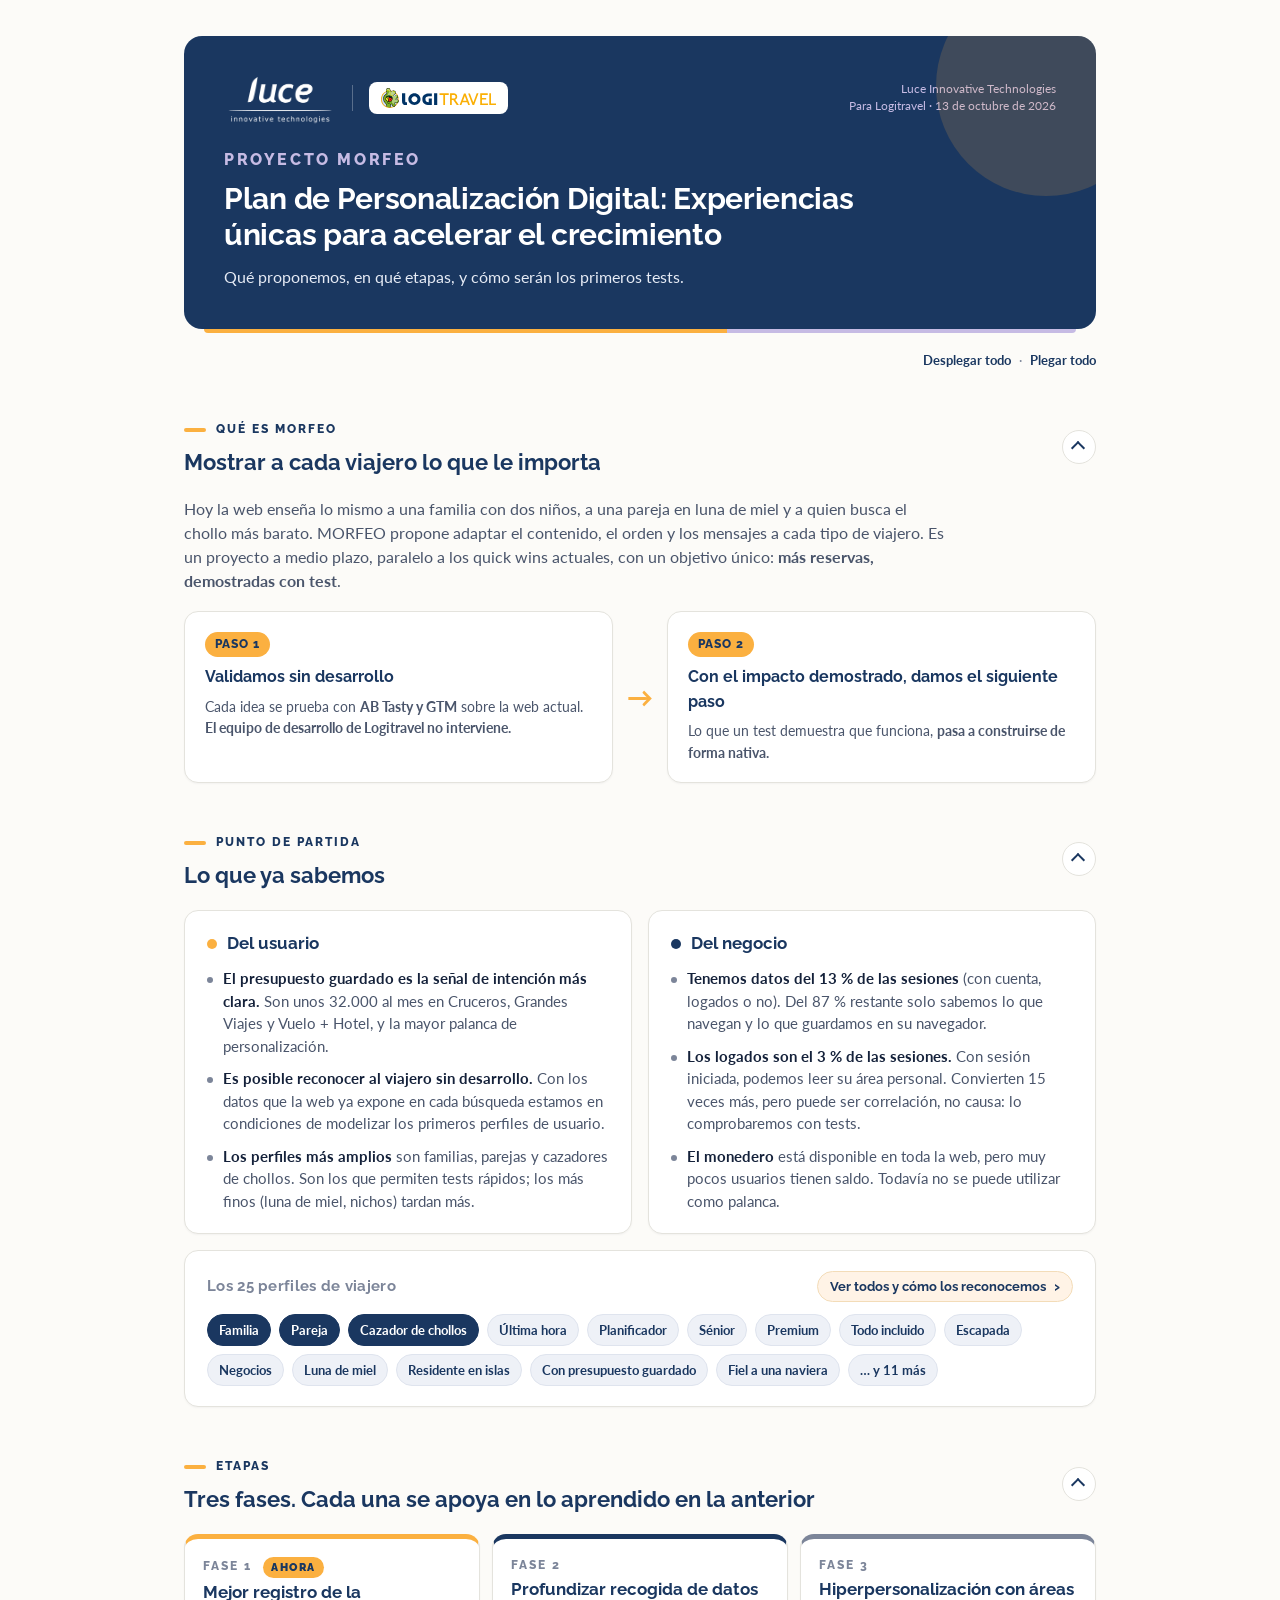
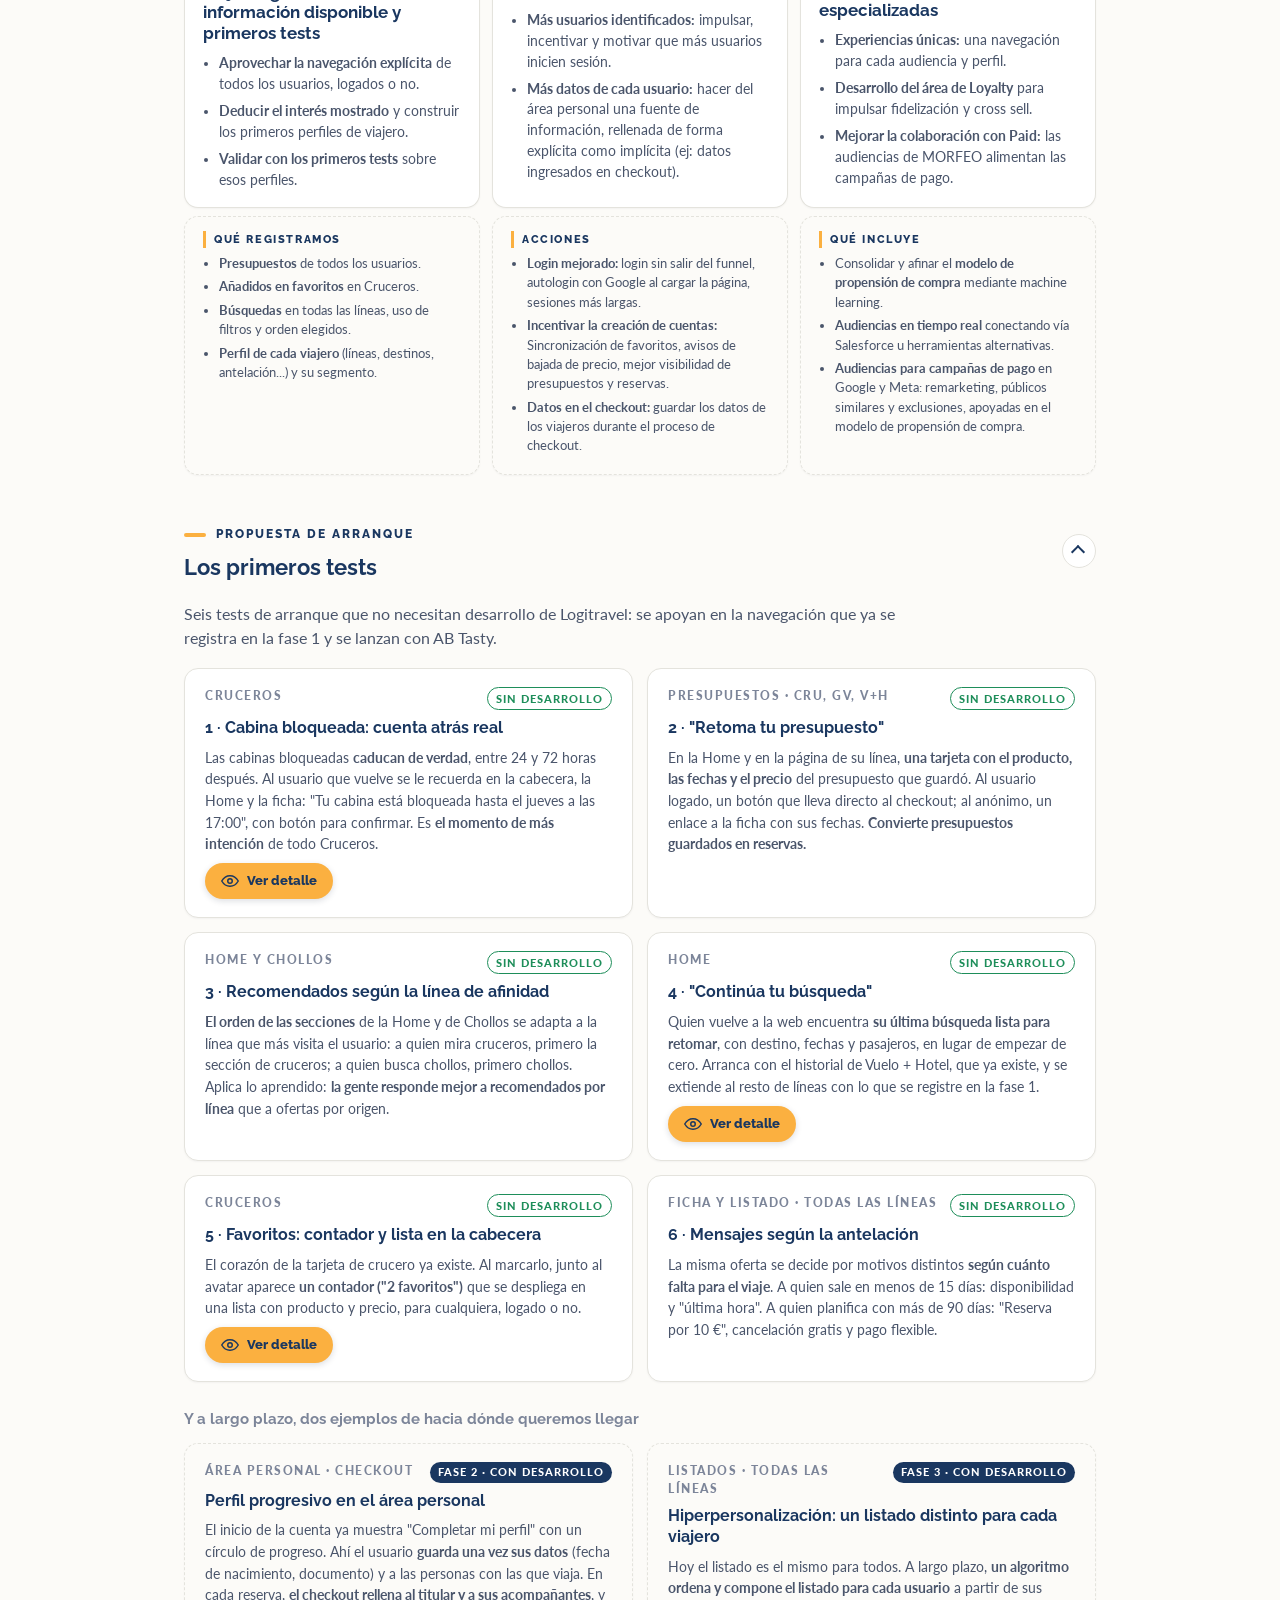
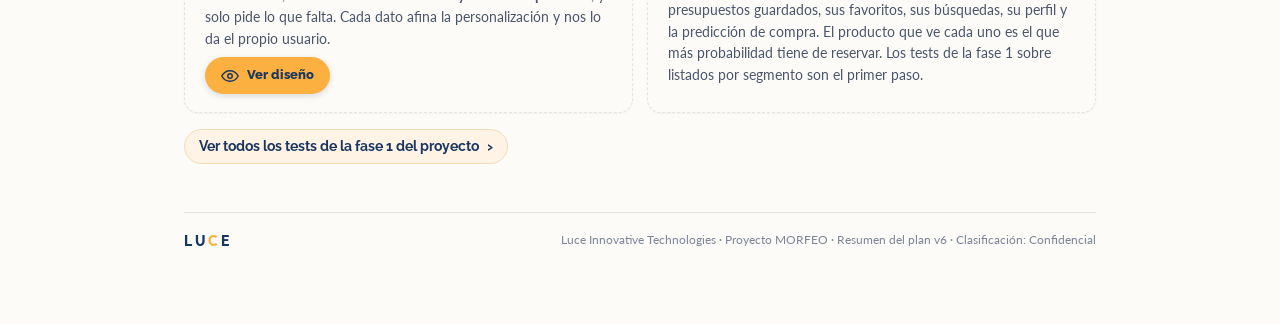
==== commit b37d86dd: "Update index.html" ====
--- a/index.html
+++ b/index.html
@@ -4,1245 +4,1129 @@
 <link rel="icon" type="image/png" href="https://assets-manager.abtasty.com/1c94758205a046f98bb061ac07249edb/account/logi-icon-1024x1024.png">
 <meta charset="UTF-8">
 <meta name="viewport" content="width=device-width, initial-scale=1.0">
-<title>Propuesta de estandarización de funnels — Logitravel</title>
+<title>Proyecto MORFEO · Plan de personalización — Luce para Logitravel</title>
 <link rel="preconnect" href="https://fonts.googleapis.com">
 <link rel="preconnect" href="https://fonts.gstatic.com" crossorigin>
-<link href="https://fonts.googleapis.com/css2?family=Poppins:wght@500;600;700&family=Roboto:wght@400;500;700&display=swap" rel="stylesheet">
+<link href="https://fonts.googleapis.com/css2?family=Raleway:wght@600;700;800&family=Lato:wght@400;700;900&display=swap" rel="stylesheet">
 <style>
   :root {
-    color-scheme: light;
-    --surface-1:      #fcfcfb;
-    --page-plane:     #f9f9f7;
-    --text-primary:   #0b0b0b;
-    --text-secondary: #52514e;
-    --text-muted:     #898781;
-    --gridline:       #e1e0d9;
-    --baseline:       #c3c2b7;
-    --border-ring:    rgba(11,11,11,0.10);
-
-    /* categorical — asignación fija por línea de negocio, en el orden documentado */
-    --line-cru: #2a78d6; /* blue */
-    --line-grv: #eb6834; /* orange */
-    --line-paq: #1baf7a; /* aqua */
-    --line-vue: #eda100; /* yellow */
-    --line-hot: #e87ba4; /* magenta */
-
-    /* color de texto legible sobre cada fill, elegido por luminancia del hue */
-    --line-cru-ink: #ffffff;
-    --line-grv-ink: #ffffff;
-    --line-paq-ink: #ffffff;
-    --line-vue-ink: #161916;
-    --line-hot-ink: #161916;
-
-    /* líneas añadidas con las sublíneas: partnerships y "otras líneas" (DIS, EPA, ACT, HOM, CHO) */
-    --line-par: #7a5cd6;
-    --line-par-soft: #efeafc;
-    --line-par-ink: #ffffff;
-    --line-oth: #5f6b7a;
-    --line-oth-ink: #ffffff;
-    /* Liverpool: otro negocio, ni línea ni partner */
-    --line-biz: #0f8a7e;
-    --line-biz-soft: #e2f4f1;
-    --line-biz-ink: #ffffff;
-
-    --brand: #005591; /* marca Logitravel, solo para chrome/UI, nunca como color de dato */
-    --brand-subtle: #def0fc;
-
-    --good: #0ca30c;
-    --radius-md: 8px;
-    --radius-lg: 12px;
-    --radius-xl: 24px;
-  }
-
+    --navy: #1A3760;
+    --navy-dark: #12284a;
+    --orange: #FBB040;
+    --orange-soft: #FFF3E6;
+    --lilac: #C6BBE4;
+    --ink: #14213a;
+    --ink-2: #4a556b;
+    --ink-3: #7c8599;
+    --line: #e4e3dd;
+    --paper: #fcfbf8;
+    --card: #ffffff;
+    --ok: #1e8e5a;
+  }
   * { box-sizing: border-box; }
-
+  html { scroll-behavior: smooth; }
   body {
     margin: 0;
-    background: var(--page-plane);
-    color: var(--text-primary);
-    font-family: "Roboto", system-ui, -apple-system, "Segoe UI", sans-serif;
-    line-height: 1.5;
-  }
-
-  h1, h2, h3 { font-family: "Poppins", system-ui, sans-serif; font-weight: 600; margin: 0; }
-
-  .wrap { max-width: 1180px; margin: 0 auto; padding: 40px 24px 80px; }
-
+    background: var(--paper);
+    color: var(--ink);
+    font-family: "Lato", Arial, sans-serif;
+    font-size: 15.5px;
+    line-height: 1.55;
+  }
+  h1, h2, h3, h4 { font-family: "Raleway", Arial, sans-serif; margin: 0; color: var(--navy); }
+  p { margin: 0 0 10px; }
+  strong { font-weight: 700; }
+  .wrap { max-width: 960px; margin: 0 auto; padding: 36px 24px 72px; }
+
+  /* ---- Cabecera ---- */
   header.hero {
-    background: linear-gradient(135deg, var(--brand) 0%, #003366 100%);
+    background: var(--navy);
     color: #fff;
-    border-radius: var(--radius-xl);
-    padding: 40px 44px;
-    margin-bottom: 32px;
-  }
-  header.hero .eyebrow {
-    font-size: 13px;
-    text-transform: uppercase;
-    letter-spacing: 0.08em;
-    color: #cfe6f8;
-    margin-bottom: 10px;
-  }
-  header.hero h1 { font-size: 30px; color: #fff; max-width: 720px; }
-  header.hero p.sub { color: #dcebf6; max-width: 660px; margin-top: 12px; font-size: 15px; }
-  .pill-row { display: flex; gap: 10px; margin-top: 22px; flex-wrap: wrap; }
-  .pill {
-    display: inline-flex; align-items: center; gap: 6px;
-    background: rgba(255,255,255,0.12);
-    border: 1px solid rgba(255,255,255,0.24);
-    color: #fff; font-size: 12.5px; font-weight: 500;
-    padding: 6px 12px; border-radius: 9999px;
-  }
-  .pill.status { background: #fff; color: #a06600; border-color: transparent; }
-  .pill.status .dot { width: 8px; height: 8px; border-radius: 50%; background: #eda100; }
-
-  section { margin-bottom: 40px; }
-  section .section-head { margin-bottom: 18px; }
-  section .section-head .kicker {
-    font-size: 12.5px; font-weight: 700; color: var(--brand);
-    text-transform: uppercase; letter-spacing: 0.06em; margin-bottom: 6px;
-  }
-  section h2 { font-size: 21px; }
-  section .section-head p { color: var(--text-secondary); font-size: 14.5px; margin-top: 6px; max-width: 780px; }
+    border-radius: 18px;
+    padding: 34px 40px 30px;
+    position: relative;
+    overflow: hidden;
+  }
+  header.hero::after {
+    content: "";
+    position: absolute; right: -60px; top: -60px;
+    width: 220px; height: 220px; border-radius: 50%;
+    background: var(--orange); opacity: 0.16;
+  }
+  .brand-row { display: flex; justify-content: space-between; align-items: center; margin-bottom: 22px; }
+  .wordmark {
+    font-family: "Raleway", Arial, sans-serif; font-weight: 800; font-size: 20px;
+    letter-spacing: 4px; color: #fff;
+  }
+  .wordmark span { color: var(--orange); }
+  .brands { display: flex; align-items: center; gap: 16px; position: relative; z-index: 1; }
+  .logo-luce { display: block; height: 56px; width: auto; }
+  .brand-sep { width: 1px; height: 26px; background: rgba(255,255,255,0.28); }
+  .logo-plate { display: inline-flex; align-items: center; background: #fff; border-radius: 8px; padding: 6px 12px; }
+  .logo-logi { display: block; height: 20px; width: auto; }
+  .brand-row .meta { font-size: 12px; color: var(--lilac); text-align: right; line-height: 1.4; }
+  .eyebrow { font-family: "Raleway", Arial, sans-serif; font-size: 16px; font-weight: 800; letter-spacing: 2.6px; text-transform: uppercase; color: var(--lilac); margin-bottom: 8px; }
+  header.hero h1 { color: #fff; font-size: 30px; line-height: 1.2; max-width: 680px; letter-spacing: -0.3px; }
+  header.hero p.sub { color: #e6ebf5; max-width: 660px; margin-top: 12px; font-size: 15.5px; }
+  .hero-rule { height: 4px; background: linear-gradient(90deg, var(--orange) 0 60%, var(--lilac) 60% 100%); border-radius: 0 0 18px 18px; margin: 0 20px; }
+
+  /* ---- Secciones ---- */
+  details.sec { margin-top: 38px; }
+  details.sec summary {
+    list-style: none; cursor: pointer; display: flex; justify-content: space-between; align-items: center; gap: 16px;
+    padding: 6px 0; border-radius: 10px;
+  }
+  details.sec summary::-webkit-details-marker { display: none; }
+  details.sec summary:hover h2 { color: var(--navy-dark); }
+  details.sec summary:focus-visible { outline: 2px solid var(--orange); outline-offset: 4px; }
+  .sum-text .kicker { margin-bottom: 6px; }
+  .sum-text h2 { margin-bottom: 0; }
+  .chev {
+    flex: none; width: 34px; height: 34px; border-radius: 50%; border: 1px solid var(--line); background: var(--card);
+    position: relative; transition: transform .2s, background .15s;
+  }
+  .chev::before {
+    content: ""; position: absolute; left: 12px; top: 10px; width: 8px; height: 8px;
+    border-right: 2px solid var(--navy); border-bottom: 2px solid var(--navy); transform: rotate(45deg);
+  }
+  details.sec[open] .chev { transform: rotate(180deg); }
+  details.sec summary:hover .chev { background: var(--orange-soft); }
+  .sec-body { margin-top: 12px; }
+  details.sec:not([open]) summary { border-bottom: 1px dashed var(--line); padding-bottom: 14px; }
+  .toggle-all {
+    display: flex; justify-content: flex-end; gap: 8px; margin-top: 18px; font-size: 12.5px; color: var(--ink-3);
+  }
+  .toggle-all button { background: none; border: none; color: var(--navy); font: inherit; font-weight: 700; cursor: pointer; padding: 0; }
+  .toggle-all button:hover { text-decoration: underline; }
+  .kicker {
+    display: inline-flex; align-items: center; gap: 10px;
+    font-family: "Raleway", Arial, sans-serif; font-size: 11.5px; font-weight: 800;
+    letter-spacing: 2px; text-transform: uppercase; color: var(--navy); margin-bottom: 8px;
+  }
+  .kicker::before { content: ""; width: 22px; height: 4px; background: var(--orange); border-radius: 2px; }
+  h2 { font-size: 22px; font-weight: 700; margin-bottom: 8px; }
+  .sec-body > p.lead { color: var(--ink-2); max-width: 760px; margin-bottom: 18px; }
 
   .card {
-    background: var(--surface-1);
-    border: 1px solid var(--border-ring);
-    border-radius: var(--radius-lg);
-    box-shadow: 0 1px 2px rgba(11,11,11,0.04);
-  }
-
-  /* ---- Horizontal funnel matrix ---- */
-  .matrix-card { padding: 24px; overflow-x: auto; }
-  .matrix-table { border-collapse: separate; border-spacing: 6px; width: 100%; min-width: 980px; }
-  .matrix-table th { text-align: left; padding: 0 6px 10px; }
-  .matrix-table th.col-head {
-    font-size: 11px; font-weight: 700; text-transform: uppercase; letter-spacing: 0.05em;
-    color: var(--text-muted); text-align: center;
-  }
-  .row-head { width: 168px; vertical-align: middle; }
-  .row-head-inner {
-    display: flex; align-items: center; gap: 10px;
-    padding: 10px 12px; border-radius: var(--radius-md);
-  }
-  .row-head-code {
-    font-family: ui-monospace, monospace; font-weight: 800; font-size: 15px;
-    color: #fff; padding: 4px 9px; border-radius: 6px; letter-spacing: 0.02em;
-  }
-  .row-head-name { font-size: 13px; font-weight: 600; color: var(--text-primary); }
-  .matrix-table td.cell { padding: 0; vertical-align: top; }
-  .step-cell {
-    min-width: 108px; min-height: 74px;
-    border-radius: var(--radius-md);
-    padding: 9px 10px;
-    display: flex; flex-direction: column; justify-content: center;
-    position: relative;
-  }
-  .step-cell .code { font-family: ui-monospace, monospace; font-weight: 800; font-size: 15px; letter-spacing: 0.02em; }
-  .step-cell .label { font-size: 11px; font-weight: 500; margin-top: 2px; opacity: 0.92; }
-  .step-cell.empty {
-    background: transparent; border: 1.5px dashed var(--gridline);
-    align-items: center; text-align: center;
-  }
-  .step-cell.empty .label { color: var(--text-muted); font-size: 11px; margin: 0; opacity: 1; }
-  .opt-flag {
-    position: absolute; top: -8px; right: -6px;
-    background: #fff; color: #a06600; border: 1px solid #f3e2ac;
-    font-size: 9.5px; font-weight: 700; text-transform: uppercase;
-    padding: 2px 6px; border-radius: 9999px; box-shadow: 0 1px 2px rgba(11,11,11,0.12);
-  }
-  /* ---- Matriz expandida: ESC + sublíneas + partners (misma cabecera que el pipeline/roadmap) ---- */
-  .matrix-table th.row-head-wide { width: 240px; }
-  .matrix-table th.col-th { padding: 0 0 10px; }
-  /* Columnas de paso con el mismo ancho en todas las matrices expandidas */
-  .matrix-table.wide { table-layout: fixed; }
-  .matrix-table.wide th.row-head-wide { width: 240px; }
-  /* Cabeceras fijas al hacer scroll, hasta el final de cada tabla. El shadow rellena los huecos del border-spacing para que no asome el contenido */
-  .matrix-table thead th {
-    position: sticky; top: 0; z-index: 5; background: var(--surface-1);
-    box-shadow: 0 0 0 3px var(--surface-1), 0 6px 0 var(--surface-1);
-  }
-  /* overflow-x:auto convertiría la tarjeta en contenedor de scroll y rompería el sticky; con ancho suficiente no hace falta scroll horizontal */
-  @media (min-width: 1100px) {
-    .card.matrix-card, .card.sub-card { overflow-x: clip; }
-  }
-  .col-chip { background: #0f172a; color: #fff; border-radius: 8px; padding: 9px 6px; text-align: center; line-height: 1.25; }
-  .col-chip .cc-code { display: block; font-weight: 800; font-size: 13px; letter-spacing: 0.03em; text-transform: none; }
-  .col-chip .cc-name { display: block; font-weight: 500; font-size: 11px; opacity: 0.9; text-transform: none; letter-spacing: 0; }
-  .row-head-wide .row-head-code { font-size: 13px; white-space: nowrap; }
-  .row-head-text { display: flex; flex-direction: column; min-width: 0; }
-  .row-head-line { display: flex; align-items: center; gap: 6px; min-width: 0; }
-  .row-head-line .chip { margin: 0; flex: 0 0 auto; }
-  .matrix-table.wide .row-head-name { white-space: nowrap; overflow: hidden; text-overflow: ellipsis; }
-  .row-head-sub { font-size: 10.5px; font-weight: 400; color: var(--text-muted); line-height: 1.3; margin-top: 2px; white-space: nowrap; overflow: hidden; text-overflow: ellipsis; }
-  /* Altura fija en todas las filas de las matrices expandidas, para que el ritmo vertical sea uniforme */
-  .step-cell.compact { min-width: 0; height: 56px; padding: 6px 7px; }
-  .matrix-table.wide .row-head-inner { height: 56px; padding: 0 8px; gap: 8px; }
-  .step-cell.inherited { background: var(--line-par-soft); border: 1.5px solid var(--line-par); color: #3d2a8c; }
-  .step-cell.inherited.biz { background: var(--line-biz-soft); border-color: var(--line-biz); color: #0b4f49; }
-  .view-toggle { display: inline-flex; border: 1.5px solid var(--gridline); border-radius: 9999px; padding: 3px; background: var(--page-plane); margin-bottom: 16px; }
-  .view-toggle button { font: inherit; font-size: 12.5px; font-weight: 600; border: none; background: transparent; color: var(--text-secondary); padding: 6px 14px; border-radius: 9999px; cursor: pointer; }
-  .view-toggle button.active { background: var(--brand); color: #fff; }
-  .chip { display: inline-block; font-family: ui-monospace, monospace; font-size: 10px; font-weight: 700; padding: 1px 6px; border-radius: 4px; background: var(--surface-1); border: 1px solid var(--gridline); color: var(--text-secondary); margin: 3px 3px 0 0; }
-  .sub-card { padding: 24px; overflow-x: auto; margin-top: 18px; }
-  .sub-card .card-kicker { font-size: 11.5px; font-weight: 700; color: var(--line-par); text-transform: uppercase; letter-spacing: 0.06em; margin-bottom: 4px; }
-  .sub-card h3 { font-size: 16.5px; margin-bottom: 6px; }
-  .sub-card .card-lead { margin: 0 0 16px; font-size: 13.5px; color: var(--text-secondary); max-width: 820px; }
-  .sub-card .card-lead code, .code-ex { font-family: ui-monospace, monospace; background: var(--page-plane); border: 1px solid var(--gridline); border-radius: 4px; padding: 1px 5px; }
-
-  .matrix-note {
-    display: flex; gap: 18px; flex-wrap: wrap; margin-top: 16px; padding-top: 14px;
-    border-top: 1px solid var(--gridline); font-size: 12px; color: var(--text-secondary);
-  }
-  .matrix-note span { display: inline-flex; align-items: center; gap: 6px; }
-  .matrix-note .swatch { width: 10px; height: 10px; border-radius: 3px; border: 1.5px dashed var(--gridline); }
-  .hint-hover { font-size: 12px; color: var(--text-muted); margin-top: 10px; }
-
-  /* ---- Raw/original step cell (fragmentation "before" matrix) ---- */
-  .step-cell-raw { min-height: 74px; align-items: flex-start; }
-  .step-cell-raw .raw-name { font-size: 11.5px; font-weight: 700; line-height: 1.3; }
-  .step-cell-raw .owner-name {
-    display: block; margin-top: 5px; padding-top: 5px;
-    border-top: 1px solid rgba(255,255,255,0.28);
-    font-size: 11px; font-weight: 400; font-style: italic; line-height: 1.3; opacity: 0.95;
-  }
-  .step-cell-raw .owner-name::before { content: 'Owner: '; font-style: normal; font-weight: 700; opacity: 0.8; }
-  .step-cell-raw .code-mini {
-    display: inline-block; margin-top: 7px; font-family: ui-monospace, monospace;
-    font-size: 10px; font-weight: 700; letter-spacing: 0.02em; opacity: 0.9;
-    background: rgba(255,255,255,0.3); padding: 1px 6px; border-radius: 4px; width: fit-content;
-  }
-
-  /* ---- Why-it-matters list ---- */
-  .why-card { padding: 2px 10px; }
-  .why-item { display: flex; align-items: center; gap: 14px; padding: 9px 14px; border-bottom: 1px solid var(--gridline); }
-  .why-item:last-child { border-bottom: none; }
-  .why-num {
-    flex: 0 0 auto; width: 24px; height: 24px; border-radius: 50%;
-    background: var(--brand-subtle); color: var(--brand);
-    font-family: "Poppins", sans-serif; font-weight: 700; font-size: 12px;
-    display: flex; align-items: center; justify-content: center;
-  }
-  .why-body h4 { font-size: 13.5px; margin-bottom: 2px; color: var(--text-primary); }
-  .why-body p { margin: 0; font-size: 13px; line-height: 1.4; color: var(--text-secondary); }
-
-  /* ---- Segmentation extension rationale ---- */
-  .seg-why { padding: 22px 26px; margin-top: 16px; }
-  .seg-why h4 { font-size: 13.5px; margin-bottom: 12px; }
-  .seg-why ul { margin: 0; padding-left: 18px; font-size: 13.5px; color: var(--text-secondary); }
-  .seg-why li { margin-bottom: 10px; }
-  .seg-why li:last-child { margin-bottom: 0; }
-  .seg-why code { font-family: ui-monospace, monospace; background: var(--page-plane); border: 1px solid var(--gridline); border-radius: 4px; padding: 1px 5px; }
-
-  /* ---- Dictionary table ---- */
-  .dict-table-card { padding: 8px; overflow-x: auto; }
-  .dict-table { border-collapse: collapse; width: 100%; min-width: 880px; font-size: 13px; }
-  .dict-table thead th {
-    text-align: left; font-size: 11px; font-weight: 700; text-transform: uppercase;
-    letter-spacing: 0.05em; color: var(--text-muted);
-    padding: 10px 14px; border-bottom: 1.5px solid var(--gridline);
-    position: sticky; top: 0; background: var(--surface-1);
-  }
-  .dict-table tbody tr { border-bottom: 1px solid var(--gridline); }
-  .dict-table tbody tr:last-child { border-bottom: none; }
-  .dict-table tbody tr:hover { background: var(--page-plane); }
-  .dict-table tbody tr.entry-row td:first-child { border-left: 3px solid var(--text-muted); }
-  .dict-table tbody tr.step-row td:first-child { border-left: 3px solid var(--brand); }
-  .dict-table td { padding: 11px 14px; vertical-align: top; color: var(--text-secondary); }
-  .dict-table .code-badge {
-    display: inline-flex; font-family: ui-monospace, monospace; font-weight: 700; font-size: 12.5px;
-    color: #fff; background: var(--brand);
-    padding: 3px 9px; border-radius: 6px; letter-spacing: 0.02em; white-space: nowrap;
-  }
-  .entry-row .code-badge { background: var(--text-muted); }
-  .dict-table td.name-cell { font-weight: 600; color: var(--text-primary); white-space: nowrap; }
-  .dict-table td.def-cell { max-width: 340px; }
-  .dict-table td.lines-cell { font-size: 12px; color: var(--text-muted); max-width: 300px; }
-  .dict-table .note-inline { display: block; font-size: 11.5px; color: #a06600; background: #fff7db; border: 1px solid #f3e2ac; border-radius: 6px; padding: 4px 7px; margin-top: 5px; }
-  .dict-legend { display: flex; gap: 18px; flex-wrap: wrap; padding: 12px 14px 6px; font-size: 12px; color: var(--text-secondary); }
-  .dict-legend span { display: inline-flex; align-items: center; gap: 7px; }
-  .dict-legend .swatch { width: 12px; height: 12px; border-radius: 3px; }
-  .dict-legend .swatch.entry { background: var(--text-muted); }
-  .dict-legend .swatch.step { background: var(--brand); }
-
-  /* ---- Segmentation builder ---- */
-  .builder { padding: 26px 28px; }
-  .builder-grid { display: grid; grid-template-columns: repeat(5, 1fr); gap: 12px; margin-bottom: 20px; }
-  .builder-field > label { display:block; font-size: 11px; font-weight: 700; color: var(--text-muted); text-transform: uppercase; letter-spacing: 0.05em; margin-bottom: 6px; }
-  .multiselect { position: relative; font-family: "Roboto", system-ui, sans-serif; }
-  .multiselect-trigger {
-    width: 100%; font-family: inherit; font-size: 13.5px; padding: 9px 10px;
-    border-radius: 8px; border: 1.5px solid var(--gridline); background: var(--page-plane); color: var(--text-primary);
-    cursor: pointer; display: flex; align-items: center; justify-content: space-between; gap: 6px; text-align: left;
-  }
-  .multiselect-trigger .ms-value { overflow: hidden; text-overflow: ellipsis; white-space: nowrap; font-weight: 600; }
-  .multiselect-trigger .ms-caret { flex: 0 0 auto; font-size: 9px; color: var(--text-muted); transition: transform 0.15s; }
-  .multiselect.open .multiselect-trigger { border-color: var(--brand); background: var(--surface-1); }
-  .multiselect.open .ms-caret { transform: rotate(180deg); }
-  .multiselect-panel {
-    position: absolute; top: calc(100% + 6px); left: 0; right: 0; z-index: 30;
-    background: var(--surface-1); border: 1px solid var(--border-ring); border-radius: 10px;
-    box-shadow: 0 10px 28px rgba(11,11,11,0.16); padding: 6px; max-height: 300px; overflow-y: auto;
-    display: none;
-  }
-  .multiselect.wide .multiselect-panel { min-width: 260px; }
-  .ms-option.sub { padding-left: 30px; }
-  .ms-option.sub .ms-text { font-size: 12.5px; }
-  .ms-option.sub2 { padding-left: 48px; }
-  .ms-option.parent .ms-text .ms-code { color: var(--brand); }
-  .multiselect.open .multiselect-panel { display: block; }
-  .ms-option {
-    display: flex; align-items: center; gap: 10px; font-size: 13px; font-weight: 500;
-    padding: 8px 9px; border-radius: 6px; cursor: pointer; color: var(--text-primary);
-    user-select: none;
-  }
-  .ms-option:hover { background: var(--page-plane); }
-  .ms-option .ms-box {
-    flex: 0 0 auto; width: 16px; height: 16px; border-radius: 4px;
-    border: 1.5px solid var(--gridline); background: #fff;
-    display: flex; align-items: center; justify-content: center;
-    transition: background 0.12s, border-color 0.12s;
-  }
-  .ms-option .ms-box svg { width: 10px; height: 10px; opacity: 0; transform: scale(0.6); transition: opacity 0.12s, transform 0.12s; }
-  .ms-option input { display: none; }
-  .ms-option input:checked ~ .ms-box { background: var(--brand); border-color: var(--brand); }
-  .ms-option input:checked ~ .ms-box svg { opacity: 1; transform: scale(1); }
-  .ms-option .ms-text { color: var(--text-secondary); }
-  .ms-option .ms-text .ms-code { font-weight: 700; color: var(--text-primary); }
-  .ms-option .ms-text .ms-name { font-weight: 400; color: var(--text-secondary); }
-  .ms-option input:checked ~ .ms-text .ms-name { color: var(--text-primary); }
-  .builder-output {
-    background: #161916; color: #fff; border-radius: var(--radius-md);
-    padding: 16px 20px; font-family: ui-monospace, monospace; font-size: 18px; font-weight: 600;
-    display: flex; align-items: center; justify-content: space-between; gap: 12px; flex-wrap: wrap;
-  }
-  .builder-output .parts span { padding: 0 2px; }
-  .copy-btn {
-    font-family: "Roboto", sans-serif; font-size: 12.5px; font-weight: 600;
-    background: rgba(255,255,255,0.14); color: #fff; border: 1px solid rgba(255,255,255,0.25);
-    border-radius: 6px; padding: 6px 12px; cursor: pointer;
-  }
-  .copy-btn:hover { background: rgba(255,255,255,0.22); }
-
-  /* ---- Tracker section ---- */
-  .tracker-grid { display: grid; grid-template-columns: 1fr 1fr; gap: 16px; }
-  .tracker-card { padding: 20px 22px; }
-  .tracker-card h4 { font-size: 13.5px; margin-bottom: 10px; }
-  .tracker-pattern { font-family: ui-monospace, monospace; font-size: 13px; background: var(--page-plane); border: 1px solid var(--gridline); border-radius: 6px; padding: 10px 12px; margin-bottom: 10px; }
-  .tracker-example { font-size: 12.5px; color: var(--text-secondary); }
-  .tracker-example code { font-family: ui-monospace, monospace; background: var(--brand-subtle); color: #003366; padding: 1px 6px; border-radius: 4px; }
-  @media (max-width: 760px) { .tracker-grid { grid-template-columns: 1fr; } .builder-grid { grid-template-columns: repeat(2, 1fr); } }
-
-  footer.next-steps {
-    display: flex; align-items: center; justify-content: space-between; gap: 16px; flex-wrap: wrap;
-    padding: 22px 28px; background: var(--brand-subtle); border-radius: var(--radius-lg);
-  }
-  footer.next-steps p { margin: 0; font-size: 13.5px; color: #003366; max-width: 640px; }
-  footer.next-steps .approve-badge { font-size: 12.5px; font-weight: 700; color: var(--brand); border: 1.5px solid var(--brand); padding: 8px 16px; border-radius: 9999px; white-space: nowrap; }
+    background: var(--card); border: 1px solid var(--line); border-radius: 14px;
+    padding: 20px 22px; box-shadow: 0 1px 2px rgba(20,33,58,0.04);
+  }
+  .grid-2 { display: grid; grid-template-columns: 1fr 1fr; gap: 16px; }
+  @media (max-width: 760px) { .grid-2 { grid-template-columns: 1fr; } }
+
+  /* ---- Enlaces que abren detalle ---- */
+  .more {
+    display: inline-flex; align-items: center; gap: 8px;
+    font-family: "Raleway", Arial, sans-serif; font-weight: 700; font-size: 13.5px;
+    color: var(--navy); background: var(--orange-soft); border: 1px solid #f3dcb8;
+    padding: 8px 14px; border-radius: 999px; cursor: pointer; text-decoration: none;
+    transition: background .15s, border-color .15s;
+  }
+  .more:hover { background: var(--orange); border-color: var(--orange); }
+  .more::after { content: "›"; font-size: 17px; line-height: 1; }
+  .more.small { font-size: 12.5px; padding: 6px 12px; }
+
+  /* ---- Cómo trabajamos ---- */
+  .steps { display: grid; grid-template-columns: 1fr auto 1fr; gap: 14px; align-items: stretch; }
+  .step { padding: 18px 20px; }
+  .step .n {
+    display: inline-block; font-family: "Raleway", Arial, sans-serif; font-weight: 800; font-size: 12px;
+    background: var(--orange); color: var(--navy); padding: 3px 10px; border-radius: 999px; margin-bottom: 8px; letter-spacing: 1px;
+  }
+  .step h3 { font-size: 16px; margin-bottom: 6px; }
+  .step p { font-size: 14px; color: var(--ink-2); margin: 0; }
+  .arrow { align-self: center; font-size: 26px; color: var(--orange); font-weight: 900; }
+  @media (max-width: 760px) { .steps { grid-template-columns: 1fr; } .arrow { text-align: center; transform: rotate(90deg); } }
+
+  /* ---- Punto de partida ---- */
+  .know h3 { font-size: 16.5px; margin-bottom: 12px; display: flex; align-items: center; gap: 10px; }
+  .know h3::before { content: ""; width: 10px; height: 10px; border-radius: 50%; background: var(--orange); flex: none; }
+  .know.biz h3::before { background: var(--navy); }
+  ul.facts { list-style: none; padding: 0; margin: 0; display: grid; gap: 10px; }
+  ul.facts li { padding-left: 16px; position: relative; font-size: 14.5px; color: var(--ink-2); }
+  ul.facts li::before { content: ""; position: absolute; left: 0; top: 9px; width: 6px; height: 6px; border-radius: 50%; background: var(--ink-3); }
+  ul.facts li strong { color: var(--ink); }
+  .chips { display: flex; flex-wrap: wrap; gap: 8px; margin-top: 14px; }
+  .chip { font-size: 13px; font-weight: 700; color: var(--navy); background: #eef1f7; border: 1px solid #dfe4ee; padding: 5px 11px; border-radius: 999px; }
+  .chip.hi { background: var(--navy); color: #fff; border-color: var(--navy); }
+  .profiles { margin-top: 16px; }
+  .profiles-head { display: flex; justify-content: space-between; align-items: center; gap: 12px; flex-wrap: wrap; }
+  .profiles-head h3 { font-size: 15px; color: var(--ink-3); font-weight: 700; letter-spacing: .3px; }
+  .profiles .chips { margin-top: 12px; }
+
+  /* ---- Fases ---- */
+  .phases { display: grid; grid-template-columns: repeat(3, 1fr); gap: 12px; align-items: stretch; }
+  @media (max-width: 860px) { .phases { grid-template-columns: 1fr; } }
+  /* Subgrid: las tres tarjetas de arriba comparten fila y los tres recuadros de detalle también, así miden lo mismo */
+  .phase-col { display: grid; grid-row: span 2; grid-template-rows: subgrid; row-gap: 8px; }
+  .phase { padding: 18px 18px 16px; border-top: 5px solid var(--orange); display: flex; flex-direction: column; }
+  .phase.p1 { border-top-color: var(--orange); }
+  .phase.p2 { border-top-color: var(--navy); }
+  .phase.p3 { border-top-color: var(--ink-3); }
+  .phase .num { font-family: "Raleway", Arial, sans-serif; font-weight: 800; font-size: 11.5px; letter-spacing: 2px; color: var(--ink-3); text-transform: uppercase; }
+  .phase h3 { font-size: 16.5px; margin: 4px 0 10px; line-height: 1.25; }
+  .phase ul { margin: 0; padding-left: 16px; }
+  .phase li { font-size: 13.5px; color: var(--ink-2); margin-bottom: 6px; }
+  .phase li:last-child { margin-bottom: 0; }
+  .phase-detail { padding: 14px 18px 14px; background: var(--paper); border-style: dashed; }
+  .phase-detail h4 { font-family: "Raleway", Arial, sans-serif; font-size: 11px; font-weight: 800; letter-spacing: 1.6px; text-transform: uppercase; color: var(--navy); margin: 0 0 6px; padding-left: 8px; border-left: 3px solid var(--orange); }
+  .phase-detail h4:not(:first-child) { margin-top: 12px; }
+  .phase-detail ul { margin: 0; padding-left: 16px; }
+  .phase-detail li { font-size: 12.5px; color: var(--ink-2); margin-bottom: 4px; }
+  .now { display: inline-block; font-size: 10.5px; font-weight: 900; letter-spacing: 1.5px; color: var(--navy); background: var(--orange); padding: 2px 8px; border-radius: 999px; margin-left: 6px; vertical-align: middle; }
+
+  /* ---- Tests ---- */
+  .tests { display: grid; grid-template-columns: 1fr 1fr; gap: 14px; }
+  @media (max-width: 760px) { .tests { grid-template-columns: 1fr; } }
+  .test { padding: 18px 20px; display: flex; flex-direction: column; gap: 8px; }
+  .test .top { display: flex; justify-content: space-between; align-items: flex-start; gap: 10px; }
+  .test .line { font-size: 11.5px; font-weight: 900; letter-spacing: 1.5px; text-transform: uppercase; color: var(--ink-3); }
+  .test h3 { font-size: 16px; line-height: 1.3; }
+  .test p { font-size: 14px; color: var(--ink-2); margin: 0; }
+  .pill-dev { font-size: 11px; font-weight: 900; letter-spacing: 1px; color: var(--ok); border: 1.5px solid var(--ok); padding: 2px 8px; border-radius: 999px; white-space: nowrap; }
+  .tests-foot { margin-top: 16px; }
+  .sub-h { font-size: 15px; color: var(--ink-3); font-weight: 700; margin: 26px 0 12px; }
+  .test.long { border-style: dashed; background: var(--paper); }
+  .pill-long { font-size: 10.5px; font-weight: 900; letter-spacing: 1px; color: #fff; background: var(--navy); padding: 2px 8px; border-radius: 999px; white-space: nowrap; }
+
+  /* ---- Modales ---- */
+  dialog {
+    border: none; border-radius: 16px; padding: 0;
+    width: min(1040px, calc(100vw - 32px)); max-height: 88vh;
+    background: var(--card); color: var(--ink);
+    box-shadow: 0 24px 60px rgba(20,33,58,0.28);
+  }
+  dialog::backdrop { background: rgba(20,33,58,0.55); }
+  .modal-head {
+    position: sticky; top: 0; z-index: 1;
+    display: flex; justify-content: space-between; align-items: flex-start; gap: 16px;
+    padding: 20px 26px 14px; background: var(--card); border-bottom: 1px solid var(--line);
+  }
+  .modal-head h2 { font-size: 20px; margin: 0; }
+  .modal-head p { font-size: 13.5px; color: var(--ink-2); margin: 4px 0 0; }
+  .close {
+    flex: none; width: 34px; height: 34px; border-radius: 50%; border: 1px solid var(--line);
+    background: var(--paper); color: var(--navy); font-size: 20px; line-height: 1; cursor: pointer;
+  }
+  .close:hover { background: var(--orange-soft); }
+  .modal-body { padding: 10px 26px 26px; }
+  .modal-body h3 {
+    font-size: 12px; letter-spacing: 2px; text-transform: uppercase; color: var(--navy);
+    margin: 22px 0 8px; padding-left: 12px; border-left: 4px solid var(--orange);
+  }
+  .modal-body h3 small { text-transform: none; letter-spacing: 0; font-weight: 400; color: var(--ink-3); font-family: "Lato", Arial, sans-serif; font-size: 12.5px; margin-left: 8px; }
+  table { width: 100%; border-collapse: collapse; font-size: 13.5px; }
+  th { text-align: left; font-family: "Raleway", Arial, sans-serif; font-size: 11.5px; letter-spacing: 1.2px; text-transform: uppercase; color: var(--ink-3); padding: 8px 10px; border-bottom: 2px solid var(--line); }
+  td { padding: 9px 10px; border-bottom: 1px solid var(--line); vertical-align: top; color: var(--ink-2); }
+  td:first-child { color: var(--ink); font-weight: 700; white-space: nowrap; }
+  tr:hover td { background: #fcf8f1; }
+  .rel { display: inline-block; font-size: 11.5px; font-weight: 900; letter-spacing: .5px; padding: 2px 8px; border-radius: 999px; white-space: nowrap; }
+  .rel.hi { background: #e3f4ea; color: var(--ok); }
+  .rel.mid { background: var(--orange-soft); color: #9a6200; }
+  .rel.lo { background: #eef1f7; color: var(--ink-3); }
+  td:first-child { white-space: normal; min-width: 180px; }
+  td small { display: inline-block; margin-top: 4px; font-size: 12px; color: var(--ink-3); }
+
+  /* ---- Tarjetas de test clicables + modales de detalle ---- */
+  .test[data-open] { cursor: pointer; transition: border-color .15s, box-shadow .15s, transform .15s; }
+  .test[data-open]:hover { border-color: var(--orange); box-shadow: 0 6px 18px rgba(20,33,58,0.10); transform: translateY(-1px); }
+  .test[data-open]:focus-visible { outline: 2px solid var(--orange); outline-offset: 3px; }
+  .test .go { margin-top: auto; align-self: flex-start; display: inline-flex; align-items: center; gap: 8px; padding: 8px 16px; border-radius: 999px; background: var(--orange); font-family: "Raleway", Arial, sans-serif; font-weight: 800; font-size: 13px; color: var(--navy); box-shadow: 0 2px 6px rgba(20,33,58,0.15); transition: background .15s, color .15s; }
+  .test .go::before { content: ""; width: 18px; height: 18px; background: currentColor; -webkit-mask: url("data:image/svg+xml,%3Csvg xmlns='http://www.w3.org/2000/svg' viewBox='0 0 24 24' fill='none' stroke='black' stroke-width='2' stroke-linecap='round' stroke-linejoin='round'%3E%3Cpath d='M1 12s4-7 11-7 11 7 11 7-4 7-11 7S1 12 1 12z'/%3E%3Ccircle cx='12' cy='12' r='3'/%3E%3C/svg%3E") center / contain no-repeat; mask: url("data:image/svg+xml,%3Csvg xmlns='http://www.w3.org/2000/svg' viewBox='0 0 24 24' fill='none' stroke='black' stroke-width='2' stroke-linecap='round' stroke-linejoin='round'%3E%3Cpath d='M1 12s4-7 11-7 11 7 11 7-4 7-11 7S1 12 1 12z'/%3E%3Ccircle cx='12' cy='12' r='3'/%3E%3C/svg%3E") center / contain no-repeat; }
+  .test[data-open]:hover .go { background: var(--navy); color: #fff; }
+  dialog.lightbox { width: min(1400px, calc(100vw - 32px)); max-height: 96vh; overflow: auto; background: #fff; padding: 12px; text-align: center; }
+  dialog.lightbox img { max-width: 100%; max-height: calc(96vh - 40px); height: auto; }
+  dialog.lightbox .close { position: absolute; top: 10px; right: 10px; z-index: 2; }
+  dialog.narrow { width: min(760px, calc(100vw - 32px)); }
+  .detail { margin: 0; display: grid; gap: 16px; }
+  .detail dt { font-family: "Raleway", Arial, sans-serif; font-size: 11.5px; font-weight: 800; letter-spacing: 1.6px; text-transform: uppercase; color: var(--navy); padding-left: 10px; border-left: 4px solid var(--orange); margin-bottom: 4px; }
+  .detail dd { margin: 0; font-size: 14.5px; color: var(--ink-2); }
+  /* Modal con mockups: todo cabe en pantalla, sin scroll. La altura de las imágenes se calcula a partir de la ventana */
+  dialog.wide { width: min(1024px, calc(100vw - 32px)); max-height: 96vh; overflow: hidden; }
+  dialog.wide .modal-head { padding: 14px 26px 10px; }
+  dialog.wide .modal-body { padding: 8px 26px 18px; }
+  .wide .detail { grid-template-columns: 1fr 1fr; gap: 12px 28px; margin-top: 12px; }
+  .mock { display: flex; justify-content: center; align-items: flex-start; gap: 20px; --mh: min(clamp(200px, calc((96vh - 300px) * 0.8), 520px), calc((min(1024px, 100vw - 32px) - 72px) / 2.1)); }
+  .mock figure { margin: 0; flex: none; }
+  .mock .mock-tag { margin-bottom: 6px; }
+  .mock a.zoom { display: block; cursor: zoom-in; border: 1px solid var(--line); border-radius: 10px; overflow: hidden; background: #f6f6f6; }
+  .mock img { display: block; height: var(--mh); width: auto; max-width: 100%; }
+  .mock-note { margin: 8px 0 0; font-size: 12.5px; color: var(--ink-3); text-align: center; }
+  .mock-tag { display: inline-block; font-size: 10.5px; font-weight: 900; letter-spacing: 1.2px; text-transform: uppercase; color: var(--navy); background: var(--lilac); padding: 2px 8px; border-radius: 999px; }
+  @media (max-width: 900px) {
+    dialog.wide { overflow: auto; }
+    .mock { flex-direction: column; align-items: center; }
+    .mock img { height: auto; width: 100%; }
+    .wide .detail { grid-template-columns: 1fr; }
+  }
+
+  /* ---- Maqueta interactiva (modal del test 1) ---- */
+  dialog.sim { width: min(1180px, calc(100vw - 32px)); max-height: 96vh; overflow: auto; }
+  dialog.sim .modal-head { padding: 14px 26px 10px; }
+  dialog.sim .modal-body { padding: 12px 26px 20px; }
+  .sim-bar { display: flex; flex-wrap: wrap; align-items: center; gap: 10px 22px; margin-bottom: 12px; }
+  .sim-ctl { display: flex; align-items: center; gap: 10px; }
+  .sim-ctl.sim-right { margin-left: auto; gap: 8px; }
+  .sim-lbl { font-family: "Raleway", Arial, sans-serif; font-size: 11.5px; font-weight: 800; letter-spacing: 1.6px; text-transform: uppercase; color: var(--ink-3); }
+  .sim-switch { display: inline-flex; align-items: center; gap: 10px; padding: 4px 14px 4px 4px; border-radius: 999px; border: 1px solid var(--line); background: var(--paper); cursor: pointer; font: 700 13px "Lato", Arial, sans-serif; color: var(--ink-2); }
+  .sim-switch .sim-knob { position: relative; width: 40px; height: 22px; border-radius: 999px; background: #c9ccd6; transition: background .15s; }
+  .sim-switch .sim-knob::after { content: ""; position: absolute; top: 3px; left: 3px; width: 16px; height: 16px; border-radius: 50%; background: #fff; box-shadow: 0 1px 2px rgba(20,33,58,.3); transition: transform .15s; }
+  .sim-switch[aria-checked="true"] { color: var(--navy); border-color: #f3dcb8; background: var(--orange-soft); }
+  .sim-switch[aria-checked="true"] .sim-knob { background: var(--navy); }
+  .sim-switch[aria-checked="true"] .sim-knob::after { transform: translateX(18px); }
+  .sim-seg { display: inline-flex; border: 1px solid var(--line); border-radius: 999px; padding: 3px; background: var(--paper); }
+  .sim-seg button { border: 0; background: none; padding: 5px 14px; border-radius: 999px; cursor: pointer; font: 700 13px "Lato", Arial, sans-serif; color: var(--ink-2); }
+  .sim-seg button[aria-pressed="true"] { background: var(--navy); color: #fff; }
+  .sim-ghost { border: 1px solid var(--line); background: var(--card); color: var(--navy); border-radius: 999px; padding: 6px 12px; cursor: pointer; font: 700 12.5px "Lato", Arial, sans-serif; }
+  .sim-ghost:hover { background: var(--orange-soft); border-color: #f3dcb8; }
+  .sim-switch:focus-visible, .sim-seg button:focus-visible, .sim-ghost:focus-visible { outline: 2px solid var(--orange); outline-offset: 2px; }
+  .sim-stage { --sim-h: clamp(340px, 58vh, 640px); height: var(--sim-h); display: flex; justify-content: center; align-items: flex-start; background: #fdebd3; border: 1px solid #f3dcb8; border-radius: 12px; overflow: hidden; }
+  .sim-desk, .sim-phone { position: relative; overflow: hidden; }
+  /* Escritorio con el mismo marco oscuro que el móvil, separado del borde de la zona */
+  .sim-desk { flex: none; width: calc(100% - 40px); height: calc(100% - 24px); margin: 12px 20px; border: 8px solid var(--navy-dark); border-radius: 14px; background: #fff; box-shadow: 0 8px 24px rgba(20,33,58,.25); }
+  /* Móvil completo (390 × 700 de pantalla + marco); se escala para que quepa entero en la zona */
+  .sim-phone { flex: none; width: 406px; height: 716px; margin-top: 8px; transform-origin: top center; border: 8px solid var(--navy-dark); border-radius: 36px; background: #fff; box-shadow: 0 8px 24px rgba(20,33,58,.25); }
+  .sim-phone iframe { width: 100%; height: 100%; }
+  .sim-stage[data-view="desktop"] .sim-phone, .sim-stage[data-view="mobile"] .sim-desk { display: none; }
+  /* Maqueta de una sola pieza (perfil progresivo): el iframe ocupa toda la zona */
+  .sim-stage.single { background: #eef1f6; border-color: var(--line); --sim-h: clamp(420px, 66vh, 700px); }
+  .sim-stage.single iframe { position: static; width: 100%; height: 100%; transform: none; }
+  .sim-count { font-size: 13px; color: var(--ink-2); }
+  .sim-count strong { color: var(--navy); font-size: 15px; }
+  dialog.viaj { width: min(1240px, calc(100vw - 32px)); }
+  dialog.viaj .detail { grid-template-columns: 1fr 1fr; }
+  @media (max-width: 900px) { dialog.viaj .detail { grid-template-columns: 1fr; } .sim-stage.single { height: auto; } .sim-stage.single iframe { height: 1400px; } }
+  .sim-stage iframe { display: block; border: 0; background: #fff; transform-origin: 0 0; position: absolute; top: 0; left: 0; }
+  @media (max-width: 900px) { .sim-ctl.sim-right { margin-left: 0; } }
+
+  /* ---- Maqueta interactiva de favoritos (modal del test 5) ---- */
+  dialog.fav { width: min(820px, calc(100vw - 32px)); }
+  .fav-demo { background: #eef1f6; border: 1px solid var(--line); border-radius: 12px; padding: 14px; min-height: 440px; }
+  @media (max-width: 720px) { .fav-demo-drop { left: 0; right: auto; } .fav-demo-drop::before { left: auto; right: 18px; } }
+  .fav-demo-top { display: flex; justify-content: space-between; align-items: center; background: var(--navy); border-radius: 8px; padding: 10px 14px; margin-bottom: 14px; }
+  .fav-demo-brand { font-family: "Raleway", Arial, sans-serif; font-weight: 800; font-size: 13px; letter-spacing: 1.5px; color: #fff; }
+  .fav-demo-actions { display: flex; align-items: center; gap: 14px; }
+  .fav-demo-counter-wrap { position: relative; }
+  .fav-demo-counter { display: inline-flex; align-items: center; gap: 6px; border: 0; background: rgba(255,255,255,0.12); color: #fff; padding: 6px 12px; border-radius: 999px; cursor: pointer; font: 700 13px "Lato", Arial, sans-serif; transition: background .15s, opacity .15s, transform .15s; opacity: 0; transform: scale(.85); pointer-events: none; }
+  .fav-demo-counter.is-shown { opacity: 1; transform: scale(1); pointer-events: auto; }
+  .fav-demo-counter:hover { background: rgba(255,255,255,0.22); }
+  .fav-demo-counter-ico { width: 15px; height: 15px; fill: var(--orange); flex: none; }
+  .fav-demo-avatar { width: 30px; height: 30px; border-radius: 50%; background: var(--orange); color: var(--navy); font-family: "Raleway", Arial, sans-serif; font-weight: 800; font-size: 13px; display: flex; align-items: center; justify-content: center; flex: none; }
+  .fav-demo-drop { position: absolute; top: calc(100% + 10px); right: 0; width: min(330px, calc(100vw - 64px)); background: var(--card); border: 1px solid var(--line); border-radius: 12px; box-shadow: 0 10px 28px rgba(20,33,58,0.2); padding: 10px; z-index: 2; }
+  .fav-demo-drop::before { content: ""; position: absolute; top: -6px; right: 18px; width: 12px; height: 12px; background: var(--card); border-left: 1px solid var(--line); border-top: 1px solid var(--line); transform: rotate(45deg); }
+  .fav-demo-drop-list { list-style: none; margin: 0; padding: 0; display: grid; gap: 8px; }
+  .fav-demo-drop-list li { display: grid; gap: 4px; padding: 10px 12px; border: 1px solid var(--line); border-radius: 10px; font-size: 13px; animation: fav-unfold .22s ease-out both; transform-origin: top; }
+  .fav-demo-drop-list li:hover { background: var(--orange-soft); border-color: #f3dcb8; }
+  .fav-demo-drop-list .t { color: var(--ink); font-weight: 700; font-family: "Raleway", Arial, sans-serif; font-size: 13.5px; }
+  .fav-demo-drop-list .m { color: var(--ink-2); font-size: 12px; }
+  .fav-demo-drop-list .row { display: flex; justify-content: space-between; align-items: center; gap: 10px; margin-top: 4px; }
+  .fav-demo-drop-list .p { color: var(--ink-3); font-size: 12px; white-space: nowrap; }
+  .fav-demo-cta { border: 0; background: var(--orange); color: var(--navy); font: 800 12px "Lato", Arial, sans-serif; padding: 7px 12px; border-radius: 999px; cursor: pointer; white-space: nowrap; transition: background .15s, transform .15s; }
+  .fav-demo-cta:hover { background: #f5a21c; transform: translateX(2px); }
+  .fav-demo-cta:focus-visible { outline: 2px solid var(--navy); outline-offset: 2px; }
+  @keyframes fav-unfold { from { opacity: 0; transform: translateY(-6px) scaleY(.85); } to { opacity: 1; transform: none; } }
+  @media (prefers-reduced-motion: reduce) { .fav-demo-drop-list li { animation: none; } }
+
+  /* ---- Pie ---- */
+  footer { margin-top: 48px; padding-top: 18px; border-top: 1px solid var(--line); display: flex; justify-content: space-between; flex-wrap: wrap; gap: 8px; font-size: 12px; color: var(--ink-3); }
+  footer .wordmark { color: var(--navy); font-size: 14px; letter-spacing: 3px; }
+
+  @media print {
+    body { background: #fff; font-size: 12.5px; }
+    .wrap { padding: 0; max-width: none; }
+    header.hero { border-radius: 0; }
+    .card, .phase, .test, .step { box-shadow: none; break-inside: avoid; }
+    details.sec { margin-top: 22px; }
+    .more, dialog, .chev, .toggle-all { display: none !important; }
+  }
 </style>
 </head>
 <body>
 <div class="wrap">
 
   <header class="hero">
-    <div class="eyebrow">Logitravel · CRO / UX Research</div>
-    <h1>Estandarización de nombres de funnel &amp; codificación de 3 letras</h1>
-    <p class="sub">Propuesta consolidada que incluye diccionario de páginas, vista comparativa de los funnels, y el código de 5 partes para nombrar tests A/B, estudios UX y trackers de AB Tasty.</p>
-    <div class="pill-row">
-      <span class="pill">11 códigos de página</span>
-      <span class="pill">Código: SEGMENTO|DISPOSITIVO|LINEA[_SUBLINEA]|PAGINA|PAIS</span>
-      <span class="pill" id="pill-lines"></span>
-      <span class="pill status"><span class="dot"></span>Pendiente de aprobación</span>
-    </div>
+    <div class="brand-row">
+      <div class="brands">
+        <img src="assets/luce_innovative_technologies_blanco.svg" alt="Luce Innovative Technologies" class="logo-luce">
+        <span class="brand-sep" aria-hidden="true"></span>
+        <span class="logo-plate"><img src="assets/logitravel_logo.svg" alt="Logitravel" class="logo-logi"></span>
+      </div>
+      <div class="meta">Luce Innovative Technologies<br>Para Logitravel · 13 de octubre de 2026</div>
+    </div>
+    <div class="eyebrow">Proyecto MORFEO</div>
+    <h1>Plan de Personalización Digital: Experiencias únicas para acelerar el crecimiento</h1>
+    <p class="sub">Qué proponemos, en qué etapas, y cómo serán los primeros tests.</p>
   </header>
-
-  <!-- WHY IT MATTERS -->
-  <section>
-    <div class="section-head">
-      <div class="kicker">01 · Por qué estandarizar</div>
-      <h2>5 razones para invertir en un vocabulario común</h2>
-      <p>Cada punto hoy cuesta más de lo necesario porque cada línea de negocio nombra sus pasos a su manera.</p>
-    </div>
-    <div class="card why-card">
-      <div class="why-item">
-        <div class="why-num">1</div>
-        <div class="why-body">
-          <h4>Mejor asistencia de IA</h4>
-          <p>Un vocabulario común permite a la IA interpretar los pasos sin tener que adivinarlos.</p>
+  <div class="hero-rule"></div>
+  <div class="toggle-all"><button data-all="open">Desplegar todo</button> · <button data-all="close">Plegar todo</button></div>
+
+  <!-- ====== QUÉ ES ====== -->
+  <details class="sec" open>
+    <summary>
+      <div class="sum-text"><div class="kicker">Qué es MORFEO</div><h2>Mostrar a cada viajero lo que le importa</h2></div>
+      <span class="chev" aria-hidden="true"></span>
+    </summary>
+    <div class="sec-body">
+    <p class="lead">Hoy la web enseña lo mismo a una familia con dos niños, a una pareja en luna de miel y a quien busca el chollo más barato. MORFEO propone adaptar el contenido, el orden y los mensajes a cada tipo de viajero. Es un proyecto a medio plazo, paralelo a los quick wins actuales, con un objetivo único: <strong>más reservas, demostradas con test</strong>.</p>
+
+    <div class="steps">
+      <div class="card step">
+        <span class="n">PASO 1</span>
+        <h3>Validamos sin desarrollo</h3>
+        <p>Cada idea se prueba con <strong>AB Tasty y GTM</strong> sobre la web actual. <strong>El equipo de desarrollo de Logitravel no interviene.</strong></p>
+      </div>
+      <div class="arrow">→</div>
+      <div class="card step">
+        <span class="n">PASO 2</span>
+        <h3>Con el impacto demostrado, damos el siguiente paso</h3>
+        <p>Lo que un test demuestra que funciona, <strong>pasa a construirse de forma nativa.</strong></p>
+      </div>
+    </div>
+  </div>
+  </details>
+
+  <!-- ====== PUNTO DE PARTIDA ====== -->
+  <details class="sec" open>
+    <summary>
+      <div class="sum-text"><div class="kicker">Punto de partida</div><h2>Lo que ya sabemos</h2></div>
+      <span class="chev" aria-hidden="true"></span>
+    </summary>
+    <div class="sec-body">
+    <div class="grid-2">
+
+      <div class="card know">
+        <h3>Del usuario</h3>
+        <ul class="facts">
+          <li><strong>El presupuesto guardado es la señal de intención más clara.</strong> Son unos 32.000 al mes en Cruceros, Grandes Viajes y Vuelo + Hotel, y la mayor palanca de personalización.</li>
+          <li><strong>Es posible reconocer al viajero sin desarrollo.</strong> Con los datos que la web ya expone en cada búsqueda estamos en condiciones de modelizar los primeros perfiles de usuario.</li>
+          <li><strong>Los perfiles más amplios</strong> son familias, parejas y cazadores de chollos. Son los que permiten tests rápidos; los más finos (luna de miel, nichos) tardan más.</li>
+        </ul>
+      </div>
+      <div class="card know biz">
+        <h3>Del negocio</h3>
+        <ul class="facts">
+          <li><strong>Tenemos datos del 13 % de las sesiones</strong> (con cuenta, logados o no). Del 87 % restante solo sabemos lo que navegan y lo que guardamos en su navegador.</li>
+          <li><strong>Los logados son el 3 % de las sesiones.</strong> Con sesión iniciada, podemos leer su área personal. Convierten 15 veces más, pero puede ser correlación, no causa: lo comprobaremos con tests.</li>
+          <li><strong>El monedero</strong> está disponible en toda la web, pero muy pocos usuarios tienen saldo. Todavía no se puede utilizar como palanca.</li>
+        </ul>
+      </div>
+
+    </div>
+
+    <div class="card profiles">
+      <div class="profiles-head">
+        <h3>Los 25 perfiles de viajero</h3>
+        <button class="more small" data-open="dlg-segmentos">Ver todos y cómo los reconocemos</button>
+      </div>
+      <div class="chips">
+        <span class="chip hi">Familia</span><span class="chip hi">Pareja</span><span class="chip hi">Cazador de chollos</span>
+        <span class="chip">Última hora</span><span class="chip">Planificador</span><span class="chip">Sénior</span><span class="chip">Premium</span>
+        <span class="chip">Todo incluido</span><span class="chip">Escapada</span><span class="chip">Negocios</span><span class="chip">Luna de miel</span>
+        <span class="chip">Residente en islas</span><span class="chip">Con presupuesto guardado</span><span class="chip">Fiel a una naviera</span><span class="chip">… y 11 más</span>
+      </div>
+    </div>
+  </div>
+  </details>
+
+  <!-- ====== ETAPAS ====== -->
+  <details class="sec" open>
+    <summary>
+      <div class="sum-text"><div class="kicker">Etapas</div><h2>Tres fases. Cada una se apoya en lo aprendido en la anterior</h2></div>
+      <span class="chev" aria-hidden="true"></span>
+    </summary>
+    <div class="sec-body">
+    <div class="phases">
+      <div class="phase-col">
+        <div class="card phase p1">
+          <div class="num">Fase 1 <span class="now">AHORA</span></div>
+          <h3>Mejor registro de la información disponible y primeros tests</h3>
+          <ul>
+            <li><strong>Aprovechar la navegación explícita</strong> de todos los usuarios, logados o no.</li>
+            <li><strong>Deducir el interés mostrado</strong> y construir los primeros perfiles de viajero.</li>
+            <li><strong>Validar con los primeros tests</strong> sobre esos perfiles.</li>
+          </ul>
         </div>
-      </div>
-      <div class="why-item">
-        <div class="why-num">2</div>
-        <div class="why-body">
-          <h4>Matriz de implementaciones entre líneas</h4>
-          <p>Los pasos comparables facilitan replicar tests y analizar qué funciona en cada línea.</p>
+        <div class="card phase-detail">
+          <h4>Qué registramos</h4>
+          <ul>
+            <li><strong>Presupuestos</strong> de todos los usuarios.</li>
+            <li><strong>Añadidos en favoritos</strong> en Cruceros.</li>
+            <li><strong>Búsquedas</strong> en todas las líneas, uso de filtros y orden elegidos.</li>
+            <li><strong>Perfil de cada viajero</strong> (líneas, destinos, antelación...) y su segmento.</li>
+          </ul>
         </div>
       </div>
-      <div class="why-item">
-        <div class="why-num">3</div>
-        <div class="why-body">
-          <h4>Facilita la consolidación del reporting y KPIs</h4>
-          <p>Un mismo código permite definir métricas una sola vez y aplicarlas a todas las líneas.</p>
+      <div class="phase-col">
+        <div class="card phase p2">
+          <div class="num">Fase 2</div>
+          <h3>Profundizar recogida de datos</h3>
+          <ul>
+            <li><strong>Más usuarios identificados:</strong> impulsar, incentivar y motivar que más usuarios inicien sesión.</li>
+            <li><strong>Más datos de cada usuario:</strong> hacer del área personal una fuente de información, rellenada de forma explícita como implícita (ej: datos ingresados en checkout).</li>
+          </ul>
         </div>
-      </div>
-      <div class="why-item">
-        <div class="why-num">4</div>
-        <div class="why-body">
-          <h4>Comparaciones más fiables</h4>
-          <p>Cada nombre identifica el mismo momento del funnel en todas las líneas.</p>
+        <div class="card phase-detail">
+          <h4>Acciones</h4>
+          <ul>
+            <li><strong>Login mejorado:</strong> login sin salir del funnel, autologin con Google al cargar la página, sesiones más largas.</li>
+            <li><strong>Incentivar la creación de cuentas:</strong> Sincronización de favoritos, avisos de bajada de precio, mejor visibilidad de presupuestos y reservas.</li>
+            <li><strong>Datos en el checkout:</strong> guardar los datos de los viajeros durante el proceso de checkout.</li>          </ul>
         </div>
       </div>
-      <div class="why-item">
-        <div class="why-num">5</div>
-        <div class="why-body">
-          <h4>Estándar y onboarding</h4>
-          <p>Un diccionario común facilita mantener el criterio y formar a nuevas personas del equipo.</p>
+      <div class="phase-col">
+        <div class="card phase p3">
+          <div class="num">Fase 3</div>
+          <h3>Hiperpersonalización con áreas especializadas</h3>
+          <ul>
+            <li><strong>Experiencias únicas:</strong> una navegación para cada audiencia y perfil.</li>
+            <li><strong>Desarrollo del área de Loyalty</strong> para impulsar fidelización y cross sell.</li>
+            <li><strong>Mejorar la colaboración con Paid:</strong> las audiencias de MORFEO alimentan las campañas de pago.</li>
+          </ul>
         </div>
-      </div>
-    </div>
-  </section>
-
-  <!-- FRAGMENTATION "BEFORE" MATRIX -->
-  <section>
-    <div class="section-head">
-      <div class="kicker">02 · Situación actual: nombres sin estandarizar</div>
-      <h2>Los funnels hoy</h2>
-      <p>La columna de cada paso agrupa nombres que no son iguales entre sí ni siguen un patrón común — esa es la deunificación que la propuesta busca resolver.</p>
-    </div>
-    <div class="card matrix-card">
-      <table class="matrix-table" id="matrix-table-raw">
-        <thead>
-          <tr>
-            <th></th>
-            <th class="col-head">PLP</th>
-            <th class="col-head">PDP</th>
-            <th class="col-head">CFG</th>
-            <th class="col-head">TRA</th>
-            <th class="col-head">XTR</th>
-            <th class="col-head">PRE</th>
-            <th class="col-head">CHK</th>
-            <th class="col-head">WAI</th>
-          </tr>
-        </thead>
-        <tbody id="matrix-body-raw"></tbody>
-      </table>
-      <div class="matrix-note">
-        <span><span class="swatch"></span> celda vacía = ese paso no existe en esa línea</span>
-      </div>
-      <p class="hint-hover">💡 El código pequeño bajo cada nombre es el código de 3 letras que se propone en la sección 04 — para comparar de un vistazo con la vista estandarizada.</p>
-    </div>
-  </section>
-
-  <!-- HORIZONTAL FUNNEL MATRIX -->
-  <section>
-    <div class="section-head">
-      <div class="kicker">03 · Propuesta: nombres estandarizados</div>
-      <h2>Líneas, sublíneas, partners y otros negocios, con los mismos pasos</h2>
-      <p>Cada fila es una línea o sublínea de negocio; cada columna, un paso canónico del funnel estandarizado (la misma cabecera que el pipeline/roadmap de CRO Hub, con ESC como primer paso). Una celda vacía indica que esa fila no tiene ese paso. Pasa el ratón sobre una celda para ver la definición del paso. <b>Criterio user-centric:</b> los nombres describen la experiencia o acción del usuario, no la estructura interna del negocio.</p>
-    </div>
-
-    <div class="card matrix-card">
-      <table class="matrix-table wide" id="matrix-table">
-        <thead id="thead-main"></thead>
-        <tbody id="matrix-body"></tbody>
-      </table>
-      <div class="matrix-note">
-        <span><span class="opt-flag" style="position:static;">Opc.</span> = paso opcional (hay entrada directa a PDP sin pasar por él)</span>
-        <span><span class="swatch"></span> celda vacía = ese paso no existe en esa fila</span>
-        <span><span class="chip" style="margin:0;">Principal</span> = sublínea más importante de su línea</span>
-      </div>
-      <p class="hint-hover">💡 Líneas principales: Cruceros, Grandes Viajes, Paquetes, Transporte y Hoteles. Dentro de Paquetes la principal es Vuelo + Hotel (<code class="code-ex">PAQ_V+H</code>) y dentro de Transporte, Vuelos (<code class="code-ex">TRP_VUE</code>). <code class="code-ex">PAQ_CyE</code> y <code class="code-ex">PAQ_SES</code> son «Paquetes terceros» y se muestran con la etiqueta «Terceros». En el constructor de segmentación cuelgan de la agrupación <code class="code-ex">PAQ_TER</code>. Fuente: CSV de consolidación de funnels (versión 3), con el mismo orden de líneas; Ferries (<code class="code-ex">TRP_FER</code>) es sublínea de Transporte.</p>
-    </div>
-
-    <div class="card sub-card">
-      <div class="card-kicker">Otras líneas</div>
-      <h3>Líneas con funnel propio, de menor volumen</h3>
-      <p class="card-lead">Home, Chollos, Disney, Escapadas, Actividades y Transversales (<code>TRV</code>, sin sublíneas y con los 9 pasos). <b>Regla de códigos:</b> un código solo puede repetirse entre campos si designa lo mismo (<code>CHO</code> y <code>HOM</code> son línea y página a la vez). Si designa cosas distintas se renombra: la línea Escapadas es <code>EPA</code> (<code>ESC</code> queda para el paso Escaparate), la línea Transportes es <code>TRP</code> (<code>TRA</code> queda para el paso Selección de transporte) y los transfers son <code>TRP_TRF</code>.</p>
-      <table class="matrix-table wide" id="matrix-table-oth">
-        <thead id="thead-oth"></thead>
-        <tbody id="matrix-body-oth"></tbody>
-      </table>
-      <p class="hint-hover">💡 HOM y CHO solo tienen ESC: son puntos de entrada, sin CHK ni WAI.</p>
-    </div>
-
-    <div class="card sub-card">
-      <div class="card-kicker">Partners</div>
-      <h3>El partner va en el ID de la hipótesis; su funnel es el de cada línea que contrata</h3>
-      <p class="card-lead">Un partner no es una línea ni una sublínea: se identifica por el <b>prefijo del ID</b> de la hipótesis en CRO Hub (<code>LOGI-0253</code> → <code>MEL-0254</code>, <code>PAW-0256</code>), elegido con selector al crearla. En el código de segmentación el campo LINEA lleva la línea de producto con la nomenclatura de funnel de siempre (<code>PAQ_V+H</code>, <code>HOT</code>…), igual que en Logitravel. Cada partner tiene <b>una fila por línea contratada</b> (por ejemplo, Por Aventura tiene <code>PAQ_V+H</code> y <code>PAQ_T+H</code>; Balearia, <code>PAQ_F+H</code> y <code>HOT</code>), con el funnel de esa línea. Cada partner tiene su propio color, para ver de un vistazo qué filas son suyas.</p>
-      <table class="matrix-table wide" id="matrix-table-par">
-        <thead id="thead-par"></thead>
-        <tbody id="matrix-body-par"></tbody>
-      </table>
-      <p class="hint-hover">💡 Normalizado respecto al CSV: <code class="code-ex">F+H</code> → <code class="code-ex">PAQ_F+H</code> y <code class="code-ex">PAQ V+H</code> → <code class="code-ex">PAQ_V+H</code>.</p>
-      <div class="card seg-why">
-        <h4>Ejemplo: mismo test, dos canales</h4>
-        <ul>
-          <li><b>Logitravel:</b> <code>LOGI-0253</code> · <code>ALL|DES|PAQ_V+H|PDP|ALL</code></li>
-          <li><b>Melia:</b> <code>MEL-0254</code> · <code>ALL|DES|PAQ_V+H|PDP|ALL</code>. El código de segmentación es idéntico y solo cambia el prefijo del ID, así que los dos tests se comparan por línea y página.</li>
-          <li><b>Por qué no PAR_MEL en LINEA:</b> en Por Aventura y Balearia no distinguiría paquetes de hoteles, y el partner ya queda identificado en el ID.</li>
-        </ul>
-      </div>
-    </div>
-
-    <div class="card sub-card">
-      <div class="card-kicker" style="color: var(--line-biz);">Otro negocio</div>
-      <h3>Liverpool no es un partner: es un negocio aparte</h3>
-      <p class="card-lead">Liverpool (<code>viajesci.liverpool.com.mx</code>) opera como un negocio distinto, no como partner ni como línea de Logitravel. Contrata <b>todas las líneas</b>, así que se muestra la unión de todos los funnels. Su tratamiento en el ID y en el código de segmentación está por definir.</p>
-      <table class="matrix-table wide" id="matrix-table-biz">
-        <thead id="thead-biz"></thead>
-        <tbody id="matrix-body-biz"></tbody>
-      </table>
-    </div>
-  </section>
-
-  <!-- DICTIONARY -->
-  <section>
-    <div class="section-head">
-      <div class="kicker">04 · Diccionario de páginas</div>
-      <h2>11 códigos de funnel de 3 letras cubren todas las líneas de negocio</h2>
-      <p>HOM y CHO son puntos de entrada previos al funnel trackeado; ESC (escaparate) pasa a ser el primer paso del funnel, como en el pipeline/roadmap de CRO Hub; el resto son los demás pasos del funnel estandarizado. <b>Criterio user-centric:</b> los nombres describen lo que el usuario ve o hace, no cómo cada línea organiza internamente su proceso.</p>
-    </div>
-    <div class="card dict-table-card">
-      <div class="dict-legend">
-        <span><span class="swatch entry"></span>Punto de entrada (HOM/CHO)</span>
-        <span><span class="swatch step"></span>Paso del funnel</span>
-      </div>
-      <table class="dict-table">
-        <thead>
-          <tr>
-            <th>Código</th>
-            <th>Nombre unificado</th>
-            <th>Definición</th>
-            <th>Líneas donde aparece</th>
-          </tr>
-        </thead>
-        <tbody>
-          <tr class="entry-row">
-            <td><span class="code-badge">HOM</span></td>
-            <td class="name-cell">Home</td>
-            <td class="def-cell">Home del site. Buscador propio y productos destacados; salto directo a PDP posible.</td>
-            <td class="lines-cell">Todas las líneas · punto de entrada</td>
-          </tr>
-          <tr class="entry-row">
-            <td><span class="code-badge">CHO</span></td>
-            <td class="name-cell">Viajes Chollos</td>
-            <td class="def-cell">Landing de alto valor y tráfico que redirige directo a fichas de producto (PDP).</td>
-            <td class="lines-cell">Todas las líneas · punto de entrada</td>
-          </tr>
-          <tr class="step-row">
-            <td><span class="code-badge">ESC</span></td>
-            <td class="name-cell">Escaparate</td>
-            <td class="def-cell">Landing/buscador previo al listado (categoría o campaña).</td>
-            <td class="lines-cell">Todas las líneas salvo Caribe y Exóticos y Salidas Especiales (PAQ). En partners, según las líneas contratadas.</td>
-          </tr>
-          <tr class="step-row">
-            <td><span class="code-badge">PLP</span></td>
-            <td class="name-cell">Listado de resultados</td>
-            <td class="def-cell">
-              Listado de productos/opciones tras una búsqueda (incluye el searcher de Cruceros).
-              <span class="note-inline">Opcional en CRU/GRV/PAQ (entrada directa a PDP vía campañas/orgánico). Obligatorio en VUE/HOT.</span>
-            </td>
-            <td class="lines-cell">CRU, GRV, PAQ (V+H, F+H, T+H, CyE, SES), TRP (VUE, TRE, TRF, COC, FER), DIS, EPA (Escapadas), ACT, TRV, HOT</td>
-          </tr>
-          <tr class="step-row">
-            <td><span class="code-badge">PDP</span></td>
-            <td class="name-cell">Ficha de producto</td>
-            <td class="def-cell">Ficha de detalle de un crucero/paquete/hotel concreto.</td>
-            <td class="lines-cell">CRU, GRV, PAQ (V+H, F+H, T+H, CyE, SES), DIS, EPA (Escapadas), ACT, TRV, HOT (TRP no trackea este paso)</td>
-          </tr>
-          <tr class="step-row">
-            <td><span class="code-badge">CFG</span></td>
-            <td class="name-cell">Configuración</td>
-            <td class="def-cell">Elegir cabina, habitación o fechas dentro de un producto ya abierto.</td>
-            <td class="lines-cell">CRU, GRV, PAQ (CyE, SES), TRV</td>
-          </tr>
-          <tr class="step-row">
-            <td><span class="code-badge">TRA</span></td>
-            <td class="name-cell">Selección de transporte</td>
-            <td class="def-cell">Elegir vuelo/transporte dentro de un paquete.</td>
-            <td class="lines-cell">PAQ (V+H, F+H, T+H), DIS, TRV</td>
-          </tr>
-          <tr class="step-row">
-            <td><span class="code-badge">XTR</span></td>
-            <td class="name-cell">Extras</td>
-            <td class="def-cell">Complementos o add-ons del paquete.</td>
-            <td class="lines-cell">PAQ (V+H, F+H, T+H), DIS, EPA (Escapadas), TRV</td>
-          </tr>
-          <tr class="step-row">
-            <td><span class="code-badge">PRE</span></td>
-            <td class="name-cell">Presupuesto</td>
-            <td class="def-cell">Resumen o carrito antes de pagar.</td>
-            <td class="lines-cell">CRU, GRV, PAQ (V+H, F+H, T+H), DIS, EPA (Escapadas), TRV (TRP, ACT y HOT no trackean este paso)</td>
-          </tr>
-          <tr class="step-row">
-            <td><span class="code-badge">CHK</span></td>
-            <td class="name-cell">Checkout</td>
-            <td class="def-cell">Pago y datos del cliente.</td>
-            <td class="lines-cell">Todas salvo CHO y HOM</td>
-          </tr>
-          <tr class="step-row">
-            <td><span class="code-badge">WAI</span></td>
-            <td class="name-cell">Wait</td>
-            <td class="def-cell">Espera y confirmación tras la intención de pago. Puede derivar en confirmación (Thank You) o en error de pago (Payment error).</td>
-            <td class="lines-cell">Todas salvo CHO y HOM</td>
-          </tr>
-        </tbody>
-      </table>
-    </div>
-  </section>
-
-  <!-- SEGMENTATION BUILDER -->
-  <section>
-    <div class="section-head">
-      <div class="kicker">05 · Código de segmentación (tests A/B · estudios UX)</div>
-      <h2>SEGMENTO | DISPOSITIVO | LINEA[_SUBLINEA] | PAGINA | PAIS</h2>
-      <p>Multiselección por posición, igual que en el uso real: cada campo admite varios valores separados por coma (ej. <code style="font-family: ui-monospace, monospace;">NEW|DES,TAB|CRU,PAQ_V+H,F+H|PLP|PT,ES,FR</code>). Selecciona uno o varios valores en cada desplegable para ver el resultado exacto.</p>
-    </div>
-    <div class="card builder">
-      <div class="builder-grid" id="builder-grid"></div>
-      <div class="builder-output">
-        <span class="parts" id="builder-result">ALL|ALL|ALL|PDP|ALL</span>
-        <button class="copy-btn" id="copy-code">Copiar</button>
-      </div>
-      <div class="card seg-why">
-        <h4>¿Cómo se escribe la línea cuando hay sublínea?</h4>
-        <ul>
-          <li><b>Sin sublínea:</b> solo el código de línea, p. ej. <code>PAQ</code> (línea completa). Las líneas con una única sublínea (CRU, HOT, ACT…) se escriben siempre así.</li>
-          <li><b>Con sublínea:</b> <code>LINEA_SUBLINEA</code> dentro del mismo campo, p. ej. <code>PAQ_V+H</code>.</li>
-          <li><b>Varias sublíneas de una línea:</b> se separan con coma y el prefijo se escribe una sola vez, p. ej. <code>PAQ_V+H,F+H</code>. Con varias líneas: <code>CRU,PAQ_V+H,F+H,TRP_VUE</code>.</li>
-          <li><b>Línea completa y sublínea a la vez</b> sería redundante: el selector lo evita.</li>
-          <li><b>Partners:</b> no van en este campo. Se identifican por el prefijo del ID de la hipótesis (<code>MEL-0254</code>) y su línea se escribe con la nomenclatura de funnel (<code>PAQ_V+H</code>); ver sección 03.</li>
-        </ul>
-      </div>
-      <div class="card seg-why">
-        <h4>¿Por qué añadir un 5º elemento (PAGINA) al código?</h4>
-        <ul>
-          <li><b>Mejor asistencia de IA:</b> preguntar por <code>ALL|ALL|ALL|ALL</code> — "cambio de copy en el CTA" — obliga a la IA (o a cualquier persona) a adivinar en qué página ocurrió el test; con <code>ALL|ALL|ALL|PDP|ALL</code> la pregunta ya lleva la respuesta incorporada y el análisis o la réplica en otra línea es inmediata.</li>
-          <li><b>Vista al vuelo:</b> con solo leer el nombre del test se entiende en qué página se ejecutó, sin tener que abrir la ficha del test o preguntarle a quien lo montó.</li>
-          <li><b>Automatización en CRO Hub:</b> con el código creado mediante selectores, solo habrá que rellenar el nombre del test; el resto de campos relacionados se autorrellenará automáticamente a partir de los valores seleccionados.</li>
-          <li><b>Evita colisiones de nombre:</b> dos tests corriendo a la vez en la misma línea y dispositivo pero en páginas distintas (ej. un cambio de CTA en PDP y otro en CHK) quedan claramente diferenciados en vez de competir por el mismo nombre genérico.</li>
-        </ul>
-      </div>
-    </div>
-  </section>
-
-  <!-- TRACKER CONVENTION -->
-  <section>
-    <div class="section-head">
-      <div class="kicker">06 · Convención de trackers (AB Tasty)</div>
-      <h2>Reutiliza los mismos códigos de línea y dispositivo</h2>
-      <p>El tracker de <code style="font-family: ui-monospace, monospace;">ABTastyClickTracking</code> mide una acción dentro de una variante ya montada — por eso no lleva página, país ni partner: esa segmentación ya la aporta la campaña donde vive el tracker.</p>
-    </div>
-    <div class="tracker-grid">
-      <div class="card tracker-card">
-        <h4>Patrón</h4>
-        <div class="tracker-pattern">LINEA_NEGOCIO[_SUBLINEA] | DISPOSITIVO | ACCION - Nombre</div>
-        <p class="tracker-example">Ejemplos: <code>PAQ_V+H|ALL|CLIC - Copiar promocode</code> · <code>CRU|MOB|HOVER - Saldo monedero</code></p>
-      </div>
-      <div class="card tracker-card">
-        <h4>Reglas clave</h4>
-        <p class="tracker-example">
-          · El nombre va siempre <b>hardcodeado</b> como string literal fijo, nunca concatenado con datos que cambien (precio, código promo).<br>
-          · <b>ACCION</b> no se limita a <code>CLIC</code>: también <code>VIEW</code>, <code>HOVER</code>, etc.<br>
-          · Sin dedupe por defecto — AB Tasty ya separa visitantes de sesiones en su reporting.<br>
-          · <b>Sin partner:</b> el tracker no identifica al partner (ni como prefijo ni en el nombre), porque la campaña ya lo aporta. El partner se identifica solo en el prefijo del ID de la hipótesis (<code>MEL-0254</code>); la línea del tracker usa la nomenclatura de funnel de siempre (<code>PAQ_V+H</code>).
-        </p>
-      </div>
-    </div>
-  </section>
-
-  <footer class="next-steps card">
-    <p><b>Siguiente paso:</b> una vez aprobada esta propuesta, se integra el diccionario de códigos y la convención de nombres en la skill <code style="font-family: ui-monospace, monospace;">cro-configuracion-wingify</code> para que el código de tracking se genere ya con esta nomenclatura por defecto.</p>
-    <span class="approve-badge">Pendiente de aprobación</span>
+        <div class="card phase-detail">
+          <h4>Qué incluye</h4>
+          <ul>
+            <li>Consolidar y afinar el <strong>modelo de propensión de compra</strong> mediante machine learning.</li>
+            <li><strong>Audiencias en tiempo real</strong> conectando vía Salesforce u herramientas alternativas.</li>
+            <li><strong>Audiencias para campañas de pago</strong> en Google y Meta: remarketing, públicos similares y exclusiones, apoyadas en el modelo de propensión de compra.</li>
+          </ul>
+        </div>
+      </div>
+    </div>
+  </div>
+  </details>
+
+  <!-- ====== PRIMEROS TESTS ====== -->
+  <details class="sec" open>
+    <summary>
+      <div class="sum-text"><div class="kicker">Propuesta de arranque</div><h2>Los primeros tests</h2></div>
+      <span class="chev" aria-hidden="true"></span>
+    </summary>
+    <div class="sec-body">
+    <p class="lead">Seis tests de arranque que no necesitan desarrollo de Logitravel: se apoyan en la navegación que ya se registra en la fase 1 y se lanzan con AB Tasty.</p>
+
+    <div class="tests">
+      <div class="card test" data-open="dlg-t1" role="button" tabindex="0" aria-haspopup="dialog">
+        <div class="top"><span class="line">Cruceros</span><span class="pill-dev">SIN DESARROLLO</span></div>
+        <h3>1 · Cabina bloqueada: cuenta atrás real</h3>
+        <p>Las cabinas bloqueadas <strong>caducan de verdad</strong>, entre 24 y 72 horas después. Al usuario que vuelve se le recuerda en la cabecera, la Home y la ficha: "Tu cabina está bloqueada hasta el jueves a las 17:00", con botón para confirmar. Es <strong>el momento de más intención</strong> de todo Cruceros.</p>
+        <span class="go">Ver detalle</span>
+      </div>
+
+      <div class="card test">
+        <div class="top"><span class="line">Presupuestos · CRU, GV, V+H</span><span class="pill-dev">SIN DESARROLLO</span></div>
+        <h3>2 · "Retoma tu presupuesto"</h3>
+        <p>En la Home y en la página de su línea, <strong>una tarjeta con el producto, las fechas y el precio</strong> del presupuesto que guardó. Al usuario logado, un botón que lleva directo al checkout; al anónimo, un enlace a la ficha con sus fechas. <strong>Convierte presupuestos guardados en reservas.</strong></p>
+      </div>
+
+      <div class="card test">
+        <div class="top"><span class="line">Home y Chollos</span><span class="pill-dev">SIN DESARROLLO</span></div>
+        <h3>3 · Recomendados según la línea de afinidad</h3>
+        <p><strong>El orden de las secciones</strong> de la Home y de Chollos se adapta a la línea que más visita el usuario: a quien mira cruceros, primero la sección de cruceros; a quien busca chollos, primero chollos. Aplica lo aprendido: <strong>la gente responde mejor a recomendados por línea</strong> que a ofertas por origen.</p>
+      </div>
+
+      <div class="card test" data-open="dlg-t4" role="button" tabindex="0" aria-haspopup="dialog">
+        <div class="top"><span class="line">Home</span><span class="pill-dev">SIN DESARROLLO</span></div>
+        <h3>4 · "Continúa tu búsqueda"</h3>
+        <p>Quien vuelve a la web encuentra <strong>su última búsqueda lista para retomar</strong>, con destino, fechas y pasajeros, en lugar de empezar de cero. Arranca con el historial de Vuelo + Hotel, que ya existe, y se extiende al resto de líneas con lo que se registre en la fase 1.</p>
+        <span class="go">Ver detalle</span>
+      </div>
+
+      <div class="card test" data-open="dlg-t5" role="button" tabindex="0" aria-haspopup="dialog">
+        <div class="top"><span class="line">Cruceros</span><span class="pill-dev">SIN DESARROLLO</span></div>
+        <h3>5 · Favoritos: contador y lista en la cabecera</h3>
+        <p>El corazón de la tarjeta de crucero ya existe. Al marcarlo, junto al avatar aparece <strong>un contador ("2 favoritos")</strong> que se despliega en una lista con producto y precio, para cualquiera, logado o no.</p>
+        <span class="go">Ver detalle</span>
+      </div>
+
+      <div class="card test">
+        <div class="top"><span class="line">Ficha y listado · Todas las líneas</span><span class="pill-dev">SIN DESARROLLO</span></div>
+        <h3>6 · Mensajes según la antelación</h3>
+        <p>La misma oferta se decide por motivos distintos <strong>según cuánto falta para el viaje</strong>. A quien sale en menos de 15 días: disponibilidad y "última hora". A quien planifica con más de 90 días: "Reserva por 10 €", cancelación gratis y pago flexible.</p>
+      </div>
+    </div>
+
+    <h3 class="sub-h">Y a largo plazo, dos ejemplos de hacia dónde queremos llegar</h3>
+    <div class="tests">
+      <div class="card test long" data-open="dlg-l1" role="button" tabindex="0" aria-haspopup="dialog">
+        <div class="top"><span class="line">Área personal · Checkout</span><span class="pill-long">FASE 2 · CON DESARROLLO</span></div>
+        <h3>Perfil progresivo en el área personal</h3>
+        <p>El inicio de la cuenta ya muestra "Completar mi perfil" con un círculo de progreso. Ahí el usuario <strong>guarda una vez sus datos</strong> (fecha de nacimiento, documento) y a las personas con las que viaja. En cada reserva, <strong>el checkout rellena al titular y a sus acompañantes</strong>, y solo pide lo que falta. Cada dato afina la personalización y nos lo da el propio usuario.</p>
+        <span class="go">Ver diseño</span>
+      </div>
+      <div class="card test long">
+        <div class="top"><span class="line">Listados · Todas las líneas</span><span class="pill-long">FASE 3 · CON DESARROLLO</span></div>
+        <h3>Hiperpersonalización: un listado distinto para cada viajero</h3>
+        <p>Hoy el listado es el mismo para todos. A largo plazo, <strong>un algoritmo ordena y compone el listado para cada usuario</strong> a partir de sus presupuestos guardados, sus favoritos, sus búsquedas, su perfil y la predicción de compra. El producto que ve cada uno es el que más probabilidad tiene de reservar. Los tests de la fase 1 sobre listados por segmento son el primer paso.</p>
+      </div>
+    </div>
+    <div class="tests-foot"><button class="more" data-open="dlg-tests">Ver todos los tests de la fase 1 del proyecto</button></div>
+  </div>
+  </details>
+
+  <footer>
+    <div class="wordmark">LU<span style="color:var(--orange)">C</span>E</div>
+    <div>Luce Innovative Technologies · Proyecto MORFEO · Resumen del plan v6 · Clasificación: Confidencial</div>
   </footer>
 
 </div>
 
+<!-- ====== MODAL · PERFILES ====== -->
+<dialog id="dlg-segmentos">
+  <div class="modal-head">
+    <div>
+      <h2>Los 25 perfiles de viajero</h2>
+      <p>Cada perfil sale de señales que ya existen en la web. La columna "Fiabilidad" indica cuánto nos fiamos de la señal.</p>
+    </div>
+    <button class="close" aria-label="Cerrar">×</button>
+  </div>
+  <div class="modal-body">
+    <table>
+      <thead><tr><th>Perfil</th><th>Cómo lo reconocemos</th><th>Fiabilidad</th><th>Líneas</th></tr></thead>
+      <tbody>
+        <tr><td>Familia</td><td>Niños o bebés en la búsqueda (con sus edades), hotel marcado como "Familiar", filtros infantiles (animación, guardería, piscina infantil), parques acuáticos en Cruceros</td><td><span class="rel hi">Alta</span></td><td>V+H, HOT, CRU</td></tr>
+        <tr><td>Pareja</td><td>2 adultos sin niños, hotel "Romántico" o "Solo adultos"</td><td><span class="rel mid">Media</span><br><small>2 adultos es la búsqueda por defecto</small></td><td>V+H, HOT, CRU, GV</td></tr>
+        <tr><td>Luna de miel</td><td>Categoría "Viaje de novios" en Grandes Viajes, destinos exóticos, hotel romántico de 5*</td><td><span class="rel hi">Alta</span><br><small>segmento pequeño</small></td><td>GV, V+H</td></tr>
+        <tr><td>Sénior / jubilado</td><td>Pasajeros sénior en la búsqueda, visita a la campaña "Mayores de 55", viaja entre semana en temporada baja con estancia larga</td><td><span class="rel mid">Media</span></td><td>HOT, V+H, CRU, GV</td></tr>
+        <tr><td>Grupo de amigos</td><td>3 o más adultos sin niños, o varias habitaciones de adultos</td><td><span class="rel mid">Media</span></td><td>V+H, HOT</td></tr>
+        <tr><td>Viajero solo / negocios</td><td>1 adulto, entre semana, 1-2 noches en ciudad, hotel "Business", vuelo solo de ida</td><td><span class="rel mid">Media</span></td><td>HOT, VUE</td></tr>
+        <tr><td>Cazador de chollos</td><td>Clic en "Chollos" en el menú, campañas "Chollos" o "Última hora", orden por precio más bajo, llega desde un metabuscador</td><td><span class="rel hi">Alta</span></td><td>Todas</td></tr>
+        <tr><td>Premium / lujo</td><td>Hotel de 5*, campañas "Hoteles de lujo" o "Viajes de ensueño", orden por categoría de mayor a menor, precio alto, camarote suite o balcón</td><td><span class="rel hi">Alta</span></td><td>HOT, V+H, CRU, GV</td></tr>
+        <tr><td>Fan del todo incluido</td><td>Régimen todo incluido en búsquedas, presupuestos o filtros, campaña "Todo incluido"</td><td><span class="rel hi">Alta</span></td><td>V+H, HOT, CRU</td></tr>
+        <tr><td>Última hora</td><td>Salida en menos de 15 días</td><td><span class="rel hi">Alta</span></td><td>Todas</td></tr>
+        <tr><td>Planificador</td><td>Salida en más de 90 días</td><td><span class="rel hi">Alta</span></td><td>Todas</td></tr>
+        <tr><td>Escapada</td><td>1-3 noches, fin de semana, destino nacional</td><td><span class="rel hi">Alta</span></td><td>HOT, V+H</td></tr>
+        <tr><td>Playa / ciudad / naturaleza</td><td>Hotel "Playa", agrupación "Capitales Europeas", línea Costa, destino</td><td><span class="rel hi">Alta</span></td><td>HOT, V+H</td></tr>
+        <tr><td>Residente en islas</td><td>Marca de residente en la búsqueda, filtro "residente" en Vuelos</td><td><span class="rel hi">Alta</span></td><td>VUE, V+H</td></tr>
+        <tr><td>Intereses de nicho</td><td>Mascotas, golf, cicloturismo, accesible, spa</td><td><span class="rel hi">Alta</span><br><small>segmentos pequeños</small></td><td>HOT, V+H</td></tr>
+        <tr><td>Fiel a una naviera o un destino</td><td>Ha visto 2 o más fichas de la misma naviera, zona o país</td><td><span class="rel hi">Alta</span></td><td>CRU, GV</td></tr>
+        <tr><td>Indeciso / comparador</td><td>Repite la misma búsqueda, ve muchas fichas sin avanzar, descarga el PDF (GV), clic en el call center, marca 3 o más favoritos sin avanzar</td><td><span class="rel hi">Alta</span></td><td>Todas</td></tr>
+        <tr><td>Multi-línea</td><td>Ha visitado dos o más líneas (p. ej. Vuelos y Hoteles)</td><td><span class="rel hi">Alta</span></td><td>Todas</td></tr>
+        <tr><td>Con presupuesto guardado</td><td>Presupuestos en su área personal (logados) o guardados en su navegador (todos, a partir de la fase 1)</td><td><span class="rel hi">Alta</span></td><td>CRU, GV, V+H</td></tr>
+        <tr><td>Con favoritos guardados</td><td>Clic en el corazón de la tarjeta de producto, guardado en su navegador (todos, incluidos los usuarios con cuenta sin sesión iniciada)</td><td><span class="rel hi">Alta</span><br><small>a confirmar qué guarda hoy el corazón</small></td><td>Todas (visto en CRU)</td></tr>
+        <tr><td>Canal de llegada</td><td>Metabuscador, publicidad de pago, buscadores, email, afiliado</td><td><span class="rel hi">Alta</span></td><td>Todas</td></tr>
+        <tr><td>Propensión de compra</td><td>Modelo del equipo de Data de Logitravel</td><td><span class="rel lo">Baja hoy</span><br><small>en desarrollo</small></td><td>Todas</td></tr>
+        <tr><td>Con cuenta, sin sesión iniciada</td><td>La web lo reconoce (muestra su nombre) pero la sesión ha caducado. Tiene en el data layer la misma información que un usuario logado. Es el «shadow login»: alrededor del 10 % de las sesiones</td><td><span class="rel hi">Alta</span></td><td>Todas</td></tr>
+        <tr><td>Con saldo en el monedero</td><td>Saldo disponible en el monedero, visible en el data layer para logados y para usuarios con cuenta sin sesión</td><td><span class="rel hi">Alta</span><br><small>pocos usuarios con saldo</small></td><td>Todas</td></tr>
+        <tr><td>Necesidad emocional</td><td>EmotionsAI, módulo de AB Tasty que clasifica al visitante por cómo navega</td><td><span class="rel lo">Sin validar</span></td><td>Todas</td></tr>
+      </tbody>
+    </table>
+  </div>
+</dialog>
+
+<!-- ====== MODAL · TESTS ====== -->
+<dialog id="dlg-tests">
+  <div class="modal-head">
+    <div>
+      <h2>Los tests de la fase 1</h2>
+      <p>Ninguno necesita desarrollo. Los seis de arranque van marcados con una estrella.</p>
+    </div>
+    <button class="close" aria-label="Cerrar">×</button>
+  </div>
+  <div class="modal-body">
+
+    <h3>Transversales <small>A toda la web o a varias líneas</small></h3>
+    <table>
+      <thead><tr><th>Test</th><th>Qué hacemos</th></tr></thead>
+      <tbody>
+        <tr><td>Icono del checkout</td><td>Al usuario logado, el icono de perfil muestra su nombre y abre un menú en lugar de llevarle a "Mi cuenta" y sacarle de la compra. Se lanza junto con la señal de sesión iniciada ya propuesta en CRO Hub</td></tr>
+        <tr><td>Quitar "Crear cuenta"</td><td>Eliminar el bloque "Crear cuenta" del checkout mobile. Ya propuesto en CRO Hub, independiente del anterior</td></tr>
+        <tr><td>★ Recomendados por afinidad</td><td>El orden de las secciones de la Home y de Chollos se adapta a la línea que más visita el usuario</td></tr>
+        <tr><td>★ Continúa tu búsqueda</td><td>En la Home, retomar la última búsqueda de Vuelo + Hotel, con el historial que ya existe</td></tr>
+        <tr><td>Vistos recientemente</td><td>En la Home y en las páginas de línea, los últimos hoteles, cruceros o circuitos que ha visto</td></tr>
+        <tr><td>Mensajes por canal</td><td>A quien viene de un metabuscador, precio final y confianza. A quien viene de email, continuidad con la oferta del email</td></tr>
+        <tr><td>★ Mensajes por antelación</td><td>A quien sale pronto, disponibilidad y "última hora". A quien planifica con tiempo, "Reserva por 10 €", cancelación gratis, pago flexible</td></tr>
+        <tr><td>Cazadores de chollos</td><td>Destacar ahorro, precio más bajo y chollos de su destino</td></tr>
+        <tr><td>Premium</td><td>Mostrar primero 5* y suites, y quitar los mensajes de precio y chollos</td></tr>
+        <tr><td>Preferencias recordadas</td><td>Preseleccionar o destacar lo que eligió la última vez: régimen, tipo de camarote, vuelos directos, franja horaria o filtros. En todas las líneas</td></tr>
+        <tr><td>Comparador indeciso</td><td>A quien repite búsquedas o ve muchas fichas sin avanzar, ofrecer "Guarda tu presupuesto" o "Te ayudamos por teléfono", o marca 3 o más favoritos sin avanzar</td></tr>
+      </tbody>
+    </table>
+
+    <h3>Con presupuestos guardados <small>Cruceros, Grandes Viajes y Vuelo + Hotel</small></h3>
+    <table>
+      <thead><tr><th>Test</th><th>Qué hacemos</th></tr></thead>
+      <tbody>
+        <tr><td>★ Retoma tu presupuesto</td><td>En la Home y en su línea, tarjeta con producto, fechas y precio. Al logado, botón directo al checkout; al anónimo, enlace a la ficha con sus fechas</td></tr>
+        <tr><td>Aviso en la misma ficha</td><td>"Ya tienes un presupuesto de este crucero. Retómalo"</td></tr>
+        <tr><td>★ Cabina bloqueada: cuenta atrás</td><td>"Tu cabina está bloqueada hasta el jueves a las 17:00", con botón para confirmar. La caducidad es real</td></tr>
+        <tr><td>Motivos reales para decidir</td><td>En el presupuesto normal, que no caduca: "Tu precio no está garantizado", "Faltan X días para tu viaje" y la promoción que ya trae</td></tr>
+        <tr><td>Contador en la cabecera</td><td>"1 presupuesto guardado" junto al avatar</td></tr>
+        <tr><td>Alternativas parecidas</td><td>Mismo destino, fechas y tipo de producto en el listado y en la Home</td></tr>
+        <tr><td>Qué hacer tras guardar</td><td>En la confirmación: reservar ahora, llamar a un agente o compartirlo con su acompañante</td></tr>
+        <tr><td>Lo que incluye su camarote</td><td>Recordar la categoría y las ventajas de su presupuesto, no solo el precio</td></tr>
+        <tr><td>Del presupuesto a la cuenta</td><td>Al anónimo que acaba de guardar un presupuesto, invitarle a crear la cuenta con el email que acaba de dar</td></tr>
+        <tr><td>Segmento desde el presupuesto</td><td>Usar los datos del presupuesto (línea, pasajeros, categoría, destino, importe) para darle su perfil aunque no haya navegado</td></tr>
+      </tbody>
+    </table>
+
+    <h3>Cruceros <small>Cuello de botella: de presupuesto a checkout</small></h3>
+    <table>
+      <thead><tr><th>Test</th><th>Qué hacemos</th></tr></thead>
+      <tbody>
+        <tr><td>★ Favoritos: contador y lista</td><td>Al marcar el corazón de una tarjeta, junto al avatar aparece un contador que se despliega en una lista con producto y precio, para cualquiera, logado o no</td></tr>
+        <tr><td>Favorito a la vista</td><td>Tarjeta en la Home con lo marcado, aviso si ya está en favoritos y aviso si baja el precio o queda poca disponibilidad</td></tr>
+        <tr><td>Favorito y login</td><td>Al marcar sin cuenta, invitar a crearla; al shadow, el motivo de tener sus favoritos en cualquier dispositivo</td></tr>
+        <tr><td>Presupuesto según el perfil</td><td>A familias, ventajas para niños y parques acuáticos; a parejas, bebidas y experiencias; a séniores, servicios, excursiones y tranquilidad</td></tr>
+        <tr><td>Naviera favorita</td><td>A quien ha visto 2 o más fichas de la misma naviera, mostrar primero sus barcos</td></tr>
+        <tr><td>Puerto de salida cercano</td><td>Preseleccionar el puerto más cercano a su mercado en el buscador</td></tr>
+        <tr><td>Camarote recordado</td><td>Preseleccionar o destacar el tipo de camarote que eligió la última vez</td></tr>
+      </tbody>
+    </table>
+
+    <h3>Grandes Viajes <small>Cuello de botella: de disponibilidad a presupuesto</small></h3>
+    <table>
+      <thead><tr><th>Test</th><th>Qué hacemos</th></tr></thead>
+      <tbody>
+        <tr><td>Luna de miel</td><td>A quien mira "Viaje de novios" o destinos exóticos en pareja, ventajas para novios, lista de bodas y circuitos de esa categoría</td></tr>
+        <tr><td>Descarga del PDF</td><td>Después de descargarlo, ofrecer guardar el presupuesto o hablar con un experto</td></tr>
+        <tr><td>Categoría favorita</td><td>Mostrar primero la categoría que más mira (arqueológicos, exóticos, naturaleza…)</td></tr>
+      </tbody>
+    </table>
+
+    <h3>Vuelo + Hotel <small>Cuellos de botella: extras y checkout</small></h3>
+    <table>
+      <thead><tr><th>Test</th><th>Qué hacemos</th></tr></thead>
+      <tbody>
+        <tr><td>Listado según el perfil</td><td>A familias, primero hoteles "Familiar"; a parejas, "Solo adultos" y románticos; a premium, 5*</td></tr>
+        <tr><td>Extras según el perfil</td><td>A familias, traslados y seguro; a séniores, seguro de cancelación; a parejas en escapada, menos extras</td></tr>
+        <tr><td>Residentes en islas</td><td>Mensaje del descuento de residente desde la ficha, no solo al final</td></tr>
+        <tr><td>Régimen recordado</td><td>Si siempre busca todo incluido, preseleccionarlo o destacarlo</td></tr>
+      </tbody>
+    </table>
+
+    <h3>Hoteles <small>Cuello de botella: de ficha a checkout, el más bajo del sitio</small></h3>
+    <table>
+      <thead><tr><th>Test</th><th>Qué hacemos</th></tr></thead>
+      <tbody>
+        <tr><td>Ficha según el perfil</td><td>Orden de habitaciones y mensajes según quién viaja: familia, negocios o pareja</td></tr>
+        <tr><td>Escapadas</td><td>A quien busca 1-3 noches en fin de semana y destino nacional, escapadas cercanas y planes</td></tr>
+        <tr><td>Viajero de negocios</td><td>Cancelación gratis, factura y ubicación, sin mensajes de ocio</td></tr>
+      </tbody>
+    </table>
+
+    <h3>Vuelos <small>Funnel corto: lo que gana en el listado se ve rápido en la reserva</small></h3>
+    <table>
+      <thead><tr><th>Test</th><th>Qué hacemos</th></tr></thead>
+      <tbody>
+        <tr><td>Venta cruzada de hotel</td><td>Tras buscar un vuelo de ida y vuelta, proponer un hotel en el destino y las fechas. No a quien busca solo ida o viaja por negocios</td></tr>
+        <tr><td>Preferencias recordadas</td><td>Vuelos directos, franja horaria o aerolínea que filtró la última vez</td></tr>
+        <tr><td>Residentes</td><td>Activar o recordar el descuento de residente a quien lo usó</td></tr>
+      </tbody>
+    </table>
+
+
+  </div>
+</dialog>
+
+<!-- ====== MODALES · DETALLE DE CADA TEST ====== -->
+<dialog id="dlg-t1" class="wide sim">
+  <div class="modal-head">
+    <div>
+      <h2>1 · Cabina bloqueada: cuenta atrás real</h2>
+      <p>Cruceros · Sin desarrollo</p>
+    </div>
+    <button class="close" aria-label="Cerrar">×</button>
+  </div>
+  <div class="modal-body">
+    <div class="sim-bar">
+      <div class="sim-ctl">
+        <span class="sim-lbl">Test</span>
+        <button type="button" class="sim-switch" role="switch" aria-checked="true" data-sim="toggle"><span class="sim-knob"></span><span data-sim="toggle-text">Con el test</span></button>
+      </div>
+      <div class="sim-ctl">
+        <span class="sim-lbl">Vista</span>
+        <div class="sim-seg" role="group" aria-label="Vista">
+          <button type="button" data-sim="view" data-view="desktop" aria-pressed="true">Escritorio</button>
+          <button type="button" data-sim="view" data-view="mobile" aria-pressed="false">Móvil</button>
+        </div>
+      </div>
+      <div class="sim-ctl sim-right">
+        <button type="button" class="sim-ghost" data-sim="reset">↺ Reiniciar cuenta atrás</button>
+      </div>
+    </div>
+    <div class="sim-stage" data-view="desktop">
+      <div class="sim-desk"><iframe data-sim="frame" data-src="assets/sim/cabina/desktop.html" title="Maqueta interactiva en escritorio del listado de Cruceros con el aviso de cabina bloqueada" width="1280"></iframe></div>
+      <div class="sim-phone"><iframe data-sim="frame" data-src="assets/sim/cabina/mobile.html" title="Maqueta interactiva en móvil del listado de Cruceros con el aviso de cabina bloqueada" width="390"></iframe></div>
+    </div>
+    <p class="mock-note">Maqueta interactiva sobre el listado de Cruceros: se puede desplazar, activar o quitar el test, cambiar de vista y pulsar el botón.</p>
+    <dl class="detail">
+      <div><dt>Qué hacemos</dt><dd>Al usuario que vuelve con una cabina bloqueada vigente se le recuerda en la cabecera, la Home y la ficha del crucero: "Tu cabina Balcón Deluxe está bloqueada hasta el jueves a las 17:00", con un botón para confirmar.</dd></div>
+      <div><dt>Por qué</dt><dd>La urgencia es verdadera: el bloqueo dura entre 24 y 72 horas y, al caducar, se pierden el precio y la cabina. Es el momento de más intención de todo Cruceros.</dd></div>
+    </dl>
+  </div>
+</dialog>
+
+<dialog id="dlg-t2" class="narrow">
+  <div class="modal-head">
+    <div>
+      <h2>2 · "Retoma tu presupuesto"</h2>
+      <p>Presupuestos · Cruceros, Grandes Viajes y Vuelo + Hotel · Sin desarrollo</p>
+    </div>
+    <button class="close" aria-label="Cerrar">×</button>
+  </div>
+  <div class="modal-body">
+    <dl class="detail">
+      <div><dt>Qué hacemos</dt><dd>En la Home y en la página de su línea, una tarjeta con el producto, las fechas y el precio del presupuesto que guardó. Al usuario logado, un botón "Reservar" que lleva directo al checkout; al anónimo, un enlace a la ficha del producto con sus fechas.</dd></div>
+      <div><dt>Por qué</dt><dd>En estas tres líneas guardar el presupuesto es la forma normal de comprar: unos 32.000 al mes. Convertirlos en reservas es la mayor palanca de personalización.</dd></div>
+    </dl>
+  </div>
+</dialog>
+
+<dialog id="dlg-t3" class="narrow">
+  <div class="modal-head">
+    <div>
+      <h2>3 · Recomendados según la línea de afinidad</h2>
+      <p>Home y Chollos · Sin desarrollo</p>
+    </div>
+    <button class="close" aria-label="Cerrar">×</button>
+  </div>
+  <div class="modal-body">
+    <dl class="detail">
+      <div><dt>Qué hacemos</dt><dd>El orden de las secciones de la Home y de Chollos se adapta a la línea que más visita el usuario: a quien mira cruceros, primero la sección de cruceros; a quien busca chollos, primero chollos.</dd></div>
+      <div><dt>Por qué</dt><dd>Aplica lo aprendido en el test de "ofertas desde tu aeropuerto", que no funcionó: la gente responde mejor a recomendados por línea (chollos, vuelos, hotel, cruceros, Black Friday) que a ofertas por origen.</dd></div>
+    </dl>
+  </div>
+</dialog>
+
+<dialog id="dlg-t4" class="wide sim">
+  <div class="modal-head">
+    <div>
+      <h2>4 · "Continúa tu búsqueda"</h2>
+      <p>Home · Sin desarrollo</p>
+    </div>
+    <button class="close" aria-label="Cerrar">×</button>
+  </div>
+  <div class="modal-body">
+    <div class="sim-bar">
+      <div class="sim-ctl">
+        <span class="sim-lbl">Test</span>
+        <button type="button" class="sim-switch" role="switch" aria-checked="true" data-sim="toggle"><span class="sim-knob"></span><span data-sim="toggle-text">Con el test</span></button>
+      </div>
+      <div class="sim-ctl">
+        <span class="sim-lbl">Vista</span>
+        <div class="sim-seg" role="group" aria-label="Vista">
+          <button type="button" data-sim="view" data-view="desktop" aria-pressed="true">Escritorio</button>
+          <button type="button" data-sim="view" data-view="mobile" aria-pressed="false">Móvil</button>
+        </div>
+      </div>
+    </div>
+    <div class="sim-stage" data-view="desktop">
+      <div class="sim-desk"><iframe data-sim="frame" data-src="assets/sim/home/desktop.html" title="Maqueta interactiva en escritorio de la Home con el bloque de búsquedas recientes en el selector de destino" width="1280"></iframe></div>
+      <div class="sim-phone"><iframe data-sim="frame" data-src="assets/sim/home/mobile.html" title="Maqueta interactiva en móvil de la Home con el bloque de búsquedas recientes en el selector de destino" width="390"></iframe></div>
+    </div>
+    <p class="mock-note">Maqueta interactiva sobre la Home: el selector de destino ya está abierto (en móvil, pulsa «Elige un destino»). Escribe para filtrar y activa o quita el test.</p>
+    <dl class="detail">
+      <div><dt>Qué hacemos</dt><dd>Quien vuelve a la web encuentra su última búsqueda lista para retomar, con destino, fechas y pasajeros, en lugar de empezar de cero.</dd></div>
+      <div><dt>Por qué</dt><dd>Que quien vuelve no tenga que empezar de cero.</dd></div>
+    </dl>
+  </div>
+</dialog>
+
+<dialog id="dlg-t5" class="narrow fav">
+  <div class="modal-head">
+    <div>
+      <h2>5 · Favoritos: contador y lista en la cabecera</h2>
+      <p>Cruceros · Sin desarrollo</p>
+    </div>
+    <button class="close" aria-label="Cerrar">×</button>
+  </div>
+  <div class="modal-body">
+    <div class="fav-demo">
+      <div class="fav-demo-top">
+        <span class="fav-demo-brand">LOGITRAVEL</span>
+        <div class="fav-demo-actions">
+          <div class="fav-demo-counter-wrap">
+            <button type="button" class="fav-demo-counter is-shown" data-fav="counter" aria-expanded="true" aria-haspopup="true">
+              <svg class="fav-demo-counter-ico" viewBox="0 0 24 24" aria-hidden="true"><path d="M12 21s-7.5-4.6-10-9.3C.6 8.4 2 5 5.3 5c2 0 3.4 1.1 4.2 2.4C10.3 6.1 11.7 5 13.7 5 17 5 18.4 8.4 17 11.7 14.5 16.4 12 21 12 21Z"/></svg>
+              <span data-fav="count">3</span>
+            </button>
+            <div class="fav-demo-drop" data-fav="dropdown">
+              <ul class="fav-demo-drop-list" data-fav="list"></ul>
+            </div>
+          </div>
+          <span class="fav-demo-avatar" aria-hidden="true">T</span>
+        </div>
+      </div>
+    </div>
+    <p class="mock-note">Maqueta con el desplegable de favoritos abierto, con tres cruceros del listado real ya marcados. Pulsa el contador para cerrarlo y abrirlo; cada favorito lleva su botón para seguir hacia las fechas y camarotes.</p>
+    <dl class="detail">
+      <div><dt>Qué hacemos</dt><dd>El corazón de la tarjeta de crucero ya existe en la web. Junto al avatar, un contador ("2 favoritos") visible en toda la web, para cualquiera, logado o no. Al desplegarlo, la lista de lo marcado con producto y precio.</dd></div>
+      <div><dt>Por qué</dt><dd>Recordatorio permanente y de bajo esfuerzo, con el mismo patrón ya validado en presupuestos (el contador de la cabecera, test 2). Es además el sitio natural donde, más adelante, invitar a crear cuenta a quien no está logado.</dd></div>
+    </dl>
+  </div>
+</dialog>
+
+<dialog id="dlg-t6" class="narrow">
+  <div class="modal-head">
+    <div>
+      <h2>6 · Mensajes según la antelación</h2>
+      <p>Ficha y listado · Todas las líneas · Sin desarrollo</p>
+    </div>
+    <button class="close" aria-label="Cerrar">×</button>
+  </div>
+  <div class="modal-body">
+    <dl class="detail">
+      <div><dt>Qué hacemos</dt><dd>A quien sale en menos de 15 días: disponibilidad y "última hora". A quien planifica con más de 90 días: "Reserva por 10 €", cancelación gratis y pago flexible.</dd></div>
+      <div><dt>Por qué</dt><dd>La misma oferta se decide por motivos distintos según cuánto falta para el viaje.</dd></div>
+    </dl>
+  </div>
+</dialog>
+
+<dialog id="dlg-l1" class="wide sim viaj">
+  <div class="modal-head">
+    <div>
+      <h2>Perfil progresivo en el área personal</h2>
+      <p>Área personal y checkout · Fase 2, con desarrollo · Diseño ilustrativo</p>
+    </div>
+    <button class="close" aria-label="Cerrar">×</button>
+  </div>
+  <div class="modal-body">
+    <div class="sim-bar">
+      <div class="sim-ctl">
+        <span class="sim-lbl">Checkout</span>
+        <button type="button" class="sim-switch" role="switch" aria-checked="true" data-sim="toggle"><span class="sim-knob"></span><span data-sim="toggle-text">Con el perfil</span></button>
+      </div>
+      <div class="sim-ctl">
+        <span class="sim-lbl">Viaje</span>
+        <div class="sim-seg" role="group" aria-label="Viaje">
+          <button type="button" data-sim="trip" data-trip="solo" aria-pressed="false">Solo</button>
+          <button type="button" data-sim="trip" data-trip="pareja" aria-pressed="false">Pareja</button>
+          <button type="button" data-sim="trip" data-trip="familia" aria-pressed="true">Familia (2+2)</button>
+        </div>
+      </div>
+      <div class="sim-ctl sim-right">
+        <span class="sim-count" data-sim="count" aria-live="polite"></span>
+        <button type="button" class="sim-ghost" data-sim="reset">↺ Reiniciar</button>
+      </div>
+    </div>
+    <div class="sim-stage single">
+      <iframe data-sim="frame" data-src="assets/sim/viajeros/index.html" title="Maqueta interactiva: el área personal con «Mis datos» y «Mis viajeros» a la izquierda y el checkout móvil que se rellena a partir de ellos a la derecha"></iframe>
+    </div>
+    <p class="mock-note">Maqueta interactiva. A la izquierda, el área personal de Logitravel (banner, avatar y menú lateral como en la web actual, con «Mis viajeros» como opción nueva); a la derecha, el formulario de pasajeros del checkout. Edita un dato en el perfil y mira cómo cambia el checkout, o desactiva el perfil para ver cómo se compra hoy.</p>
+    <dl class="detail">
+      <div><dt>Qué hacemos</dt><dd>Sobre el «Completar mi perfil» que ya existe, el usuario guarda una vez su fecha de nacimiento y su documento, y registra a las personas con las que viaja («Mis viajeros»). En el checkout, cada plaza ofrece «¿Quién viaja?»: el titular y los acompañantes se rellenan solos y solo se pide lo que falta, con la opción de guardarlo en el perfil.</dd></div>
+      <div><dt>Por qué</dt><dd>Quita al usuario con cuenta el trabajo de repetir los mismos datos en cada compra, sobre todo en reservas de familia. A cambio recogemos datos fiables que hoy no tenemos: la edad real de los niños, la composición del grupo habitual y la fecha de nacimiento del titular. Son datos que el usuario nos da directamente, y dan una razón concreta para crear la cuenta o volver a entrar.</dd></div>
+      <div><dt>Cómo se prueba antes</dt><dd>Sin desarrollo: autocompletado del navegador y aviso de qué falta; después, recordar los datos en el dispositivo (sin el número de documento). Esta fase solo se pide a Logitravel si esos tests mejoran la conversión.</dd></div>
+      <div><dt>Cuándo</dt><dd>Fase 2. Hace falta guardar el documento en el servidor, con el visto bueno de legal y seguridad, sobre todo para los datos de menores. Los datos y la maqueta son de ejemplo.</dd></div>
+    </dl>
+  </div>
+</dialog>
+
+<dialog id="dlg-l2" class="narrow">
+  <div class="modal-head">
+    <div>
+      <h2>Hiperpersonalización: un listado distinto para cada viajero</h2>
+      <p>Listados · Todas las líneas · Fase 3, con desarrollo</p>
+    </div>
+    <button class="close" aria-label="Cerrar">×</button>
+  </div>
+  <div class="modal-body">
+    <dl class="detail">
+      <div><dt>Qué hacemos</dt><dd>Un algoritmo ordena y compone el listado para cada usuario a partir de sus presupuestos guardados, sus favoritos, sus búsquedas, su perfil de viajero y la propensión de compra. Hoy el listado es el mismo para todos, salvo los filtros que el usuario aplica a mano. Requiere un equipo de datos con experiencia en machine learning y algoritmos.</dd></div>
+      <div><dt>Por qué</dt><dd>Es el destino natural de MORFEO: que el producto que ve cada usuario sea el que más probabilidad tiene de reservar.</dd></div>
+      <div><dt>Cuándo</dt><dd>Cuando los tests de la fase 1 sobre listados por segmento y sobre alternativas parecidas al presupuesto ganen, el perfil y los presupuestos estén en producción y la propensión de compra sea fiable. Antes, agotar la asignación dinámica de AB Tasty (fase 2).</dd></div>
+    </dl>
+  </div>
+</dialog>
+
+<dialog id="lightbox" class="lightbox">
+  <button class="close" aria-label="Cerrar">×</button>
+  <img src="" alt="">
+</dialog>
+
 <script>
-(function () {
-  var LINE_COLOR = {
-    CRU: 'var(--line-cru)',
-    GRV: 'var(--line-grv)',
-    PAQ: 'var(--line-paq)',
-    VUE: 'var(--line-vue)',
-    TRP: 'var(--line-vue)',
-    HOT: 'var(--line-hot)',
-    PAR: 'var(--line-par)',
-    BIZ: 'var(--line-biz)',
-    OTH: 'var(--line-oth)'
-  };
-  var LINE_INK = {
-    CRU: 'var(--line-cru-ink)',
-    GRV: 'var(--line-grv-ink)',
-    PAQ: 'var(--line-paq-ink)',
-    VUE: 'var(--line-vue-ink)',
-    TRP: 'var(--line-vue-ink)',
-    HOT: 'var(--line-hot-ink)',
-    PAR: 'var(--line-par-ink)',
-    BIZ: 'var(--line-biz-ink)',
-    OTH: 'var(--line-oth-ink)'
-  };
-
-  // rows: [nombre original, nombre unificado, código]
-  var DATA = {
-    CRU: { label: 'Cruceros', rows: [
-      ['CRU - 0-Searcher', 'Listado de resultados', 'PLP', 'Searcher'],
-      ['CRU - 1-Ficha crucero', 'Ficha de producto', 'PDP', 'Product'],
-      ['CRU - 2-Disponibilidad', 'Configuración', 'CFG', 'Quote'],
-      ['CRU - 3-Presupuesto', 'Presupuesto', 'PRE', 'Price Summary'],
-      ['CRU - 4-Checkout', 'Checkout', 'CHK', 'Checkout'],
-      ['CRU - 5-Wait', 'Wait', 'WAI', 'Thank You']
-    ]},
-    GRV: { label: 'Grandes Viajes', rows: [
-      ['GV - 0-Listado de producto', 'Listado de resultados', 'PLP'],
-      ['GV - 1-Ficha producto', 'Ficha de producto', 'PDP'],
-      ['GV - 2-Disponibilidad', 'Configuración', 'CFG', 'Booking details'],
-      ['GV - 3-Presupuesto', 'Presupuesto', 'PRE', 'Presentación de precio'],
-      ['GV - 4-Checkout', 'Checkout', 'CHK'],
-      ['GV - 5-Wait', 'Wait', 'WAI']
-    ]},
-    PAQ: { label: 'Vuelo + Hotel', rows: [
-      ['PAQ - V+H - 1-Disponibilidad', 'Listado de resultados', 'PLP'],
-      ['PAQ - V+H - 2-Ficha hotel', 'Ficha de producto', 'PDP'],
-      ['PAQ - V+H - 3-Transporte', 'Selección de transporte', 'TRA'],
-      ['PAQ - V+H - 4-Extras', 'Extras', 'XTR'],
-      ['PAQ - V+H - 5-Presupuesto', 'Presupuesto', 'PRE'],
-      ['PAQ - V+H - 6-Checkout', 'Checkout', 'CHK'],
-      ['PAQ - V+H - 7-Wait', 'Wait', 'WAI']
-    ]},
-    VUE: { label: 'Vuelos', rows: [
-      ['TRX - Vuelos - 1-Disponibilidad', 'Listado de resultados', 'PLP'],
-      ['TRX - Vuelos - 2-Presupuesto', 'Presupuesto', 'PRE'],
-      ['TRX - Vuelos - 3-Checkout', 'Checkout', 'CHK'],
-      ['TRX - Vuelos - 4-Wait', 'Wait', 'WAI']
-    ]},
-    HOT: { label: 'Hoteles', rows: [
-      ['HOT - 0 - Disponibilidad', 'Listado de resultados', 'PLP'],
-      ['HOT - 1 - Ficha hotel', 'Ficha de producto', 'PDP'],
-      ['HOT - 2 - Checkout', 'Checkout', 'CHK'],
-      ['HOT - 3 - Wait', 'Wait', 'WAI']
-    ]}
-  };
-
-  var CANONICAL = ['PLP', 'PDP', 'CFG', 'TRA', 'XTR', 'PRE', 'CHK', 'WAI'];
-  var SHORT_LABEL = { ESC: 'Escaparate', PLP: 'Listado', PDP: 'Ficha', CFG: 'Configuración', TRA: 'Transporte', XTR: 'Extras', PRE: 'Presupuesto', CHK: 'Checkout', WAI: 'Wait' };
-  var DEFINITION = {
-    ESC: 'Landing/buscador previo al listado (categoría o campaña).',
-    PLP: 'Listado de productos/opciones tras una búsqueda (incluye el searcher de Cruceros).',
-    PDP: 'Ficha de detalle de un crucero/paquete/hotel concreto.',
-    CFG: 'Elegir cabina, habitación o fechas dentro de un producto ya abierto.',
-    TRA: 'Elegir vuelo/transporte dentro de un paquete.',
-    XTR: 'Complementos o add-ons del paquete.',
-    PRE: 'Resumen o carrito antes de pagar.',
-    CHK: 'Pago y datos del cliente.',
-    WAI: 'Espera y confirmación tras la intención de pago; puede derivar en confirmación (Thank You) o en error de pago.'
-  };
-  var OPTIONAL_PLP_LINES = { CRU: true, GRV: true, PAQ: true };
-  var ORDER = ['CRU', 'GRV', 'PAQ', 'VUE', 'HOT'];
-
-  // ---- Catálogo de líneas y sublíneas (fuente: CSV "Funnels nombres consolidación") ----
-  var STEPS = ['ESC', 'PLP', 'PDP', 'CFG', 'TRA', 'XTR', 'PRE', 'CHK', 'WAI'];
-
-  function st(str) { return str.split(' '); }
-  var CATALOG = [
-    { line: 'CRU', name: 'Cruceros', main: true, subs: [
-      { code: 'CRU', name: 'Cruceros', url: 'logitravel.com/cruceros/', steps: st('ESC PLP PDP CFG PRE CHK WAI') }
-    ]},
-    { line: 'GRV', name: 'Grandes Viajes', main: true, subs: [
-      { code: 'COM', name: 'Combinados', url: 'logitravel.com/grandes-viajes/combinados/', steps: st('ESC PLP PDP CFG PRE CHK WAI') },
-      { code: 'CIR', name: 'Circuitos', url: 'logitravel.com/grandes-viajes/circuitos/', steps: st('ESC PLP PDP CFG PRE CHK WAI') },
-      { code: 'RUT', name: 'Rutas en coche', url: 'logitravel.com/grandes-viajes/rutas-en-coche/', steps: st('ESC PLP PDP CFG PRE CHK WAI') }
-    ]},
-    { line: 'PAQ', name: 'Paquetes', main: true, groups: { TER: 'Paquetes terceros' }, subs: [
-      { code: 'V+H', name: 'Vuelo + Hotel', star: true, url: 'logitravel.com/vuelo-hotel/', steps: st('ESC PLP PDP TRA XTR PRE CHK WAI') },
-      { code: 'F+H', name: 'Ferry + Hotel', url: 'logitravel.com/ferry-hotel/', steps: st('ESC PLP PDP TRA XTR PRE CHK WAI') },
-      { code: 'T+H', name: 'Tren + Hotel', url: 'logitravel.com/tren-hotel/', steps: st('ESC PLP PDP TRA XTR PRE CHK WAI') },
-      { code: 'CyE', name: 'Caribe y Exóticos', group: 'TER', url: '', steps: st('PLP PDP CFG CHK WAI') },
-      { code: 'SES', name: 'Salidas Especiales', group: 'TER', url: '', steps: st('PLP PDP CFG CHK WAI') }
-    ]},
-    { line: 'TRP', name: 'Transportes', main: true, subs: [
-      { code: 'VUE', name: 'Vuelos', star: true, url: 'logitravel.com/vuelos/', steps: st('ESC PLP CHK WAI') },
-      { code: 'TRE', name: 'Trenes', url: 'logitravel.com/trenes/', steps: st('ESC PLP CHK WAI') },
-      { code: 'TRF', name: 'Transfers', url: 'logitravel.com/transfers/', steps: st('ESC PLP CHK WAI') },
-      { code: 'COC', name: 'Alquiler coches', url: 'logitravel.com/alquiler-coches/', steps: st('ESC PLP CHK WAI') },
-      { code: 'FER', name: 'Ferries', url: 'logitravel.com/ferries/', steps: st('ESC PLP CHK WAI') }
-    ]},
-    { line: 'HOM', name: 'Home', main: false, tone: '#5f6b7a', subs: [
-      { code: 'HOM', name: 'Home', url: 'logitravel.com', steps: st('ESC') }
-    ]},
-    { line: 'CHO', name: 'Chollos', main: false, tone: '#c0392b', subs: [
-      { code: 'CHO', name: 'Chollos', url: 'logitravel.com/viajes-chollos/', steps: st('ESC') }
-    ]},
-    { line: 'DIS', name: 'Disney', main: false, tone: '#1e3a8a', subs: [
-      { code: 'DIS', name: 'Disney', url: 'logitravel.com/disney/', steps: st('ESC PLP PDP TRA XTR PRE CHK WAI') }
-    ]},
-    { line: 'EPA', name: 'Escapadas', main: false, tone: '#4d8f1f', subs: [
-      { code: 'EPA', name: 'Escapadas', url: 'logitravel.com/escapadas/', steps: st('ESC PLP PDP XTR PRE CHK WAI') }
-    ]},
-    { line: 'ACT', name: 'Actividades', main: false, tone: '#0e8aa3', subs: [
-      { code: 'ACT', name: 'Actividades', url: 'logitravel.com/actividades', steps: st('ESC PLP PDP CHK WAI') }
-    ]},
-    { line: 'TRV', name: 'Transversales', main: false, tone: '#6d28d9', subs: [
-      { code: 'TRV', name: 'Transversales', url: '', steps: st('ESC PLP PDP CFG TRA XTR PRE CHK WAI') }
-    ]},
-    { line: 'HOT', name: 'Hoteles', main: true, subs: [
-      { code: 'HOT', name: 'Hoteles', url: 'logitravel.com/hoteles/', steps: st('ESC PLP PDP CHK WAI') }
-    ]}
-  ];
-
-  // Partners: funnel heredado de las líneas contratadas (columna "Lineas contratadas por partners" del CSV, normalizada)
-  var PARTNERS = [
-    { code: 'MEL', name: 'Melia', url: 'meliaescapes.melia.com', lines: ['PAQ_V+H'], tone: '#7a5cd6' },
-    { code: 'AIR', name: 'Air Europa', url: 'holidays.aireuropa.com', lines: ['PAQ_V+H'], tone: '#3d5bd9' },
-    { code: 'PAW', name: 'Por Aventura', url: 'holidays.portaventuraworld.com', lines: ['PAQ_V+H', 'PAQ_T+H'], tone: '#b83fb0' },
-    { code: 'BAL', name: 'Balearia', url: 'baleando.balearia.com', lines: ['PAQ_F+H', 'HOT'], tone: '#0f7fa8' },
-    { code: 'ELB', name: 'Elba', url: 'holidays.hoteleselba.com', lines: ['PAQ_V+H'], tone: '#a0522d' }
-  ];
-
-  // Liverpool no es partner sino otro negocio: va aparte y contrata todas las líneas
-  var BUSINESS = { code: 'LIV', name: 'Liverpool', url: 'viajesci.liverpool.com.mx', lines: ['ALL'] };
-
-  function subKey(group, sub) { return group.subs.length === 1 ? group.line : group.line + '_' + sub.code; }
-
-  var STEPS_BY_KEY = {};
-  var NAME_BY_KEY = {};
-  var ALL_KEYS = [];
-  CATALOG.forEach(function (g) {
-    g.subs.forEach(function (sub) {
-      var k = subKey(g, sub);
-      STEPS_BY_KEY[k] = sub.steps;
-      NAME_BY_KEY[k] = sub.name;
-      ALL_KEYS.push(k);
+  document.querySelectorAll('a.zoom').forEach(function (a) {
+    a.addEventListener('click', function (e) {
+      e.preventDefault();
+      var lb = document.getElementById('lightbox'), img = a.querySelector('img');
+      lb.querySelector('img').src = a.getAttribute('href');
+      lb.querySelector('img').alt = img.alt;
+      lb.showModal(); lb.scrollTop = 0;
     });
   });
-
-  function esc(t) { return String(t).replace(/&/g, '&amp;').replace(/"/g, '&quot;').replace(/</g, '&lt;'); }
-
-  function fillHead(id) {
-    var h = '<tr><th class="row-head-wide"></th>';
-    STEPS.forEach(function (c) {
-      h += '<th class="col-th" title="' + esc(DEFINITION[c]) + '"><div class="col-chip"><span class="cc-code">' + c + '</span><span class="cc-name">' + SHORT_LABEL[c] + '</span></div></th>';
-    });
-    document.getElementById(id).innerHTML = h + '</tr>';
-  }
-
-  // o: { color, ink, chip, name, sub, badge, title, steps: {STEP: true}, tips: {STEP: texto}, inherited, biz, gap, optPlp }
-  function addRow(tbody, o) {
-    var tr = document.createElement('tr');
-    if (o.gap) tr.className = 'group-gap';
-
-    var th = document.createElement('th');
-    th.className = 'row-head row-head-wide';
-    th.innerHTML =
-      '<div class="row-head-inner"' + (o.title ? ' title="' + esc(o.title) + '"' : '') + '>' +
-        '<span class="row-head-code" style="background:' + o.color + '; color:' + o.ink + ';">' + esc(o.chip) + '</span>' +
-        '<span class="row-head-text">' +
-          '<span class="row-head-line"><span class="row-head-name">' + esc(o.name) + '</span>' + (o.badge || '') + '</span>' +
-          (o.sub ? '<span class="row-head-sub">' + esc(o.sub) + '</span>' : '') +
-        '</span>' +
-      '</div>';
-    tr.appendChild(th);
-
-    STEPS.forEach(function (code) {
-      var td = document.createElement('td');
-      td.className = 'cell';
-      if (o.steps[code]) {
-        var tip = (o.tips && o.tips[code]) ? DEFINITION[code] + ' · Procede de: ' + o.tips[code] : DEFINITION[code];
-        td.innerHTML =
-          '<div class="step-cell compact' + (o.inherited ? ' inherited' : '') + (o.biz ? ' biz' : '') + '" title="' + esc(tip) + '"' +
-            (o.tone
-              ? ' style="background:color-mix(in srgb, ' + o.tone + ' 13%, #fff); border-color:' + o.tone + '; color:color-mix(in srgb, ' + o.tone + ' 60%, #000);"'
-              : (o.inherited ? '' : ' style="background:' + o.color + '; color:' + o.ink + ';"')) + '>' +
-            (o.optPlp && code === 'PLP' ? '<span class="opt-flag">Opc.</span>' : '') +
-            '<span class="code">' + code + '</span>' +
-            '<span class="label">' + SHORT_LABEL[code] + '</span>' +
-          '</div>';
-      } else {
-        td.innerHTML = '<div class="step-cell compact empty"><span class="label">No aplica</span></div>';
-      }
-      tr.appendChild(td);
-    });
-    tbody.appendChild(tr);
-  }
-
-  function toSet(list) { var m = {}; list.forEach(function (c) { m[c] = true; }); return m; }
-
-  // PLP opcional (entrada directa a PDP): misma regla para Logi y para las filas de partners
-  function isOptPlp(key) { return key === 'CRU' || key.indexOf('GRV') === 0 || key === 'PAQ_V+H'; }
-
-  fillHead('thead-main'); fillHead('thead-oth'); fillHead('thead-par'); fillHead('thead-biz');
-
-  var bodyMain = document.getElementById('matrix-body');
-  var bodyOth = document.getElementById('matrix-body-oth');
-  var firstMain = true, firstOth = true;
-  CATALOG.forEach(function (g) {
-    var tbody = g.main ? bodyMain : bodyOth;
-    var multi = g.subs.length > 1;
-    g.subs.forEach(function (sub, i) {
-      var key = subKey(g, sub);
-      var isFirst = i === 0;
-      var gap = isFirst && (g.main ? !firstMain : !firstOth);
-      var lineColorKey = g.main ? g.line : 'OTH';
-      addRow(tbody, {
-        color: g.tone || LINE_COLOR[lineColorKey], ink: g.tone ? '#ffffff' : LINE_INK[lineColorKey],
-        chip: key, name: sub.name, sub: multi ? g.name + (sub.group ? ' · Terceros' : '') : '',
-        badge: sub.star ? '<span class="chip">Principal</span>' : '',
-        title: sub.url ? 'https://www.' + sub.url : '',
-        steps: toSet(sub.steps), gap: gap,
-        optPlp: isOptPlp(key)
-      });
-      if (isFirst) { if (g.main) firstMain = false; else firstOth = false; }
+  document.querySelectorAll('[data-all]').forEach(function (b) {
+    b.addEventListener('click', function () {
+      var open = b.getAttribute('data-all') === 'open';
+      document.querySelectorAll('details.sec').forEach(function (d) { d.open = open; });
     });
   });
-
-  // Partners: una fila por línea contratada, con el funnel de esa línea
-  var bodyPar = document.getElementById('matrix-body-par');
-  PARTNERS.forEach(function (p, pi) {
-    p.lines.forEach(function (k, i) {
-      addRow(bodyPar, {
-        color: p.tone, ink: '#ffffff', tone: p.tone,
-        chip: p.code + '-', name: p.name, sub: k + ' · ' + NAME_BY_KEY[k],
-        title: p.url ? 'https://' + p.url : '',
-        badge: i === 0 && p.lines.length > 1 ? '<span class="chip">' + p.lines.length + ' líneas</span>' : '',
-        steps: toSet(STEPS_BY_KEY[k]), inherited: true, gap: i === 0 && pi > 0,
-        optPlp: isOptPlp(k)
+  window.addEventListener('beforeprint', function () {
+    document.querySelectorAll('details.sec').forEach(function (d) { d.open = true; });
+  });
+  document.querySelectorAll('[data-open]').forEach(function (btn) {
+    btn.addEventListener('click', function () {
+      var dlg = document.getElementById(btn.getAttribute('data-open'));
+      if (dlg) { dlg.showModal(); dlg.scrollTop = 0; }
+    });
+    if (btn.getAttribute('role') === 'button') {
+      btn.addEventListener('keydown', function (e) {
+        if (e.key === 'Enter' || e.key === ' ') { e.preventDefault(); btn.click(); }
       });
+    }
+  });
+  /* Maquetas interactivas (tests 1 y 4): interruptor del test, vista escritorio/móvil y, si lo hay, reinicio */
+  function initSim(id) {
+    var dlg = document.getElementById(id);
+    var stage = dlg.querySelector('.sim-stage');
+    var frames = [].slice.call(dlg.querySelectorAll('[data-sim="frame"]'));
+    var sw = dlg.querySelector('[data-sim="toggle"]');
+    var swText = dlg.querySelector('[data-sim="toggle-text"]');
+    var viewBtns = [].slice.call(dlg.querySelectorAll('[data-sim="view"]'));
+    var TOTAL = (23 * 3600 + 41 * 60 + 8) * 1000;
+    var state, loaded = false;
+
+    function fresh() { state = { test: true, endsAt: Date.now() + TOTAL, confirmed: false }; }
+    function push() {
+      frames.forEach(function (f) {
+        if (f.contentWindow) f.contentWindow.postMessage({ morfeo: 'state', test: state.test, endsAt: state.endsAt, confirmed: state.confirmed }, '*');
+      });
+    }
+    function setView(v) {
+      stage.setAttribute('data-view', v);
+      viewBtns.forEach(function (b) { b.setAttribute('aria-pressed', String(b.getAttribute('data-view') === v)); });
+      fit();
+    }
+    function setTest(on) {
+      state.test = on;
+      sw.setAttribute('aria-checked', String(on));
+      swText.textContent = on ? 'Con el test' : 'Sin el test (original)';
+      push();
+    }
+    /* El escritorio se renderiza a 1280 px reales y se escala al ancho disponible */
+    function fit() {
+      var desk = frames[0], phone = frames[1];
+      var box = desk.parentNode;
+      if (box.clientWidth) {
+        var s = Math.min(1, box.clientWidth / 1280);
+        desk.style.width = '1280px';
+        desk.style.height = (box.clientHeight / s) + 'px';
+        desk.style.transform = 'scale(' + s + ')';
+      }
+      var pbox = phone.parentNode, area = pbox.parentNode;
+      if (area.clientHeight) {
+        var ps = Math.min(1, (area.clientHeight - 16) / 716, area.clientWidth / 406);
+        pbox.style.transform = 'scale(' + ps + ')';
+      }
+    }
+    function init() {
+      if (loaded) return;
+      loaded = true;
+      frames.forEach(function (f) { f.src = f.getAttribute('data-src'); });
+      if (window.ResizeObserver) new ResizeObserver(fit).observe(stage);
+    }
+
+    fresh();
+    document.querySelectorAll('[data-open="' + id + '"]').forEach(function (b) { b.addEventListener('click', init); });
+    sw.addEventListener('click', function () { setTest(!state.test); });
+    viewBtns.forEach(function (b) { b.addEventListener('click', function () { setView(b.getAttribute('data-view')); }); });
+    var reset = dlg.querySelector('[data-sim="reset"]');
+    if (reset) reset.addEventListener('click', function () {
+      state.endsAt = Date.now() + TOTAL; state.confirmed = false; push();
+    });
+    window.addEventListener('message', function (e) {
+      if (!e.data || !frames.some(function (f) { return f.contentWindow === e.source; })) return;
+      if (e.data.morfeo === 'ready') push();
+      if (e.data.morfeo === 'confirm') { state.confirmed = true; push(); }
+    });
+    dlg.addEventListener('close', function () {
+      fresh(); setTest(true); setView('desktop');
+      /* se recarga para que la maqueta vuelva a su estado inicial (campo vacío, pantalla cerrada, scroll arriba) */
+      if (loaded) frames.forEach(function (f) { f.src = f.getAttribute('data-src'); });
+    });
+  }
+  initSim('dlg-t1');
+  initSim('dlg-t4');
+
+  /* Maqueta del perfil progresivo: interruptor del perfil, tipo de viaje y contador de campos por rellenar */
+  function initViajeros(id) {
+    var dlg = document.getElementById(id);
+    var frame = dlg.querySelector('[data-sim="frame"]');
+    var sw = dlg.querySelector('[data-sim="toggle"]');
+    var swText = dlg.querySelector('[data-sim="toggle-text"]');
+    var tripBtns = [].slice.call(dlg.querySelectorAll('[data-sim="trip"]'));
+    var count = dlg.querySelector('[data-sim="count"]');
+    var DEFAULT = 'familia';
+    var on = true, trip = DEFAULT, loaded = false;
+
+    function send(extra) {
+      if (!frame.contentWindow) return;
+      var m = { morfeo: 'viajeros', test: on, trip: trip };
+      for (var k in extra) m[k] = extra[k];
+      frame.contentWindow.postMessage(m, '*');
+    }
+    function paint() {
+      sw.setAttribute('aria-checked', String(on));
+      swText.textContent = on ? 'Con el perfil' : 'Sin el perfil (hoy)';
+      tripBtns.forEach(function (b) { b.setAttribute('aria-pressed', String(b.getAttribute('data-trip') === trip)); });
+    }
+    function init() {
+      if (loaded) return;
+      loaded = true;
+      frame.src = frame.getAttribute('data-src');
+    }
+    document.querySelectorAll('[data-open="' + id + '"]').forEach(function (b) { b.addEventListener('click', init); });
+    sw.addEventListener('click', function () { on = !on; paint(); send({}); });
+    tripBtns.forEach(function (b) {
+      b.addEventListener('click', function () { trip = b.getAttribute('data-trip'); paint(); send({}); });
+    });
+    dlg.querySelector('[data-sim="reset"]').addEventListener('click', function () { send({ reset: true }); });
+    window.addEventListener('message', function (e) {
+      if (e.source !== frame.contentWindow || !e.data) return;
+      if (e.data.morfeo === 'ready') send({ reset: true });
+      if (e.data.morfeo === 'viajeros-count') {
+        count.innerHTML = 'Campos por teclear: <strong>' + e.data.n + '</strong> de ' + e.data.total;
+      }
+    });
+    dlg.addEventListener('close', function () {
+      on = true; trip = DEFAULT; paint();
+      if (loaded) frame.src = frame.getAttribute('data-src');
+    });
+    paint();
+  }
+  initViajeros('dlg-l1');
+
+  /* Maqueta de favoritos: desplegable del contador de la cabecera, abierto por defecto con tres favoritos */
+  function initFavoritos(id) {
+    var dlg = document.getElementById(id);
+    var counter = dlg.querySelector('[data-fav="counter"]');
+    var drop = dlg.querySelector('[data-fav="dropdown"]');
+    var list = dlg.querySelector('[data-fav="list"]');
+    var saved = [
+      { id: '1', title: 'Mediterráneo sorprendente', meta: '8 días desde Barcelona · MSC Euribia', price: 'desde 483 €' },
+      { id: '2', title: 'Caribe Occidental', meta: '8 días desde Miami (EEUU) · MSC World America', price: 'desde 454 €' },
+      { id: '3', title: 'La música del mar', meta: '8 días desde Barcelona · Costa Toscana', price: 'desde 449 €' }
+    ];
+
+    function render() {
+      list.innerHTML = saved.map(function (f, i) {
+        return '<li style="animation-delay:' + (i * 60) + 'ms"><span class="t">' + f.title + '</span><span class="m">' + f.meta + '</span>' +
+          '<div class="row"><span class="p">' + f.price + '</span><button type="button" class="fav-demo-cta" data-fav="cta">Ver fechas y camarotes →</button></div></li>';
+      }).join('');
+    }
+    function setDrop(open) { drop.hidden = !open; counter.setAttribute('aria-expanded', String(open)); }
+
+    counter.addEventListener('click', function () { setDrop(drop.hidden); });
+    list.addEventListener('click', function (e) {
+      var cta = e.target.closest('[data-fav="cta"]');
+      if (!cta) return;
+      cta.textContent = 'Abriendo la ficha…'; /* en la web real: enlace a la ficha del crucero con sus fechas */
+      cta.disabled = true;
+    });
+    dlg.addEventListener('close', function () { setDrop(true); render(); });
+    render();
+  }
+  initFavoritos('dlg-t5');
+
+  document.querySelectorAll('dialog').forEach(function (dlg) {
+    dlg.querySelector('.close').addEventListener('click', function () { dlg.close(); });
+    dlg.addEventListener('click', function (e) {
+      if (e.target !== dlg) return; /* un botón activado con el teclado llega con coordenadas 0,0: no es un clic en el fondo */
+      var r = dlg.getBoundingClientRect();
+      var inside = e.clientX >= r.left && e.clientX <= r.right && e.clientY >= r.top && e.clientY <= r.bottom;
+      if (!inside) dlg.close();
     });
   });
-
-  // Liverpool: otro negocio, contrata todas las líneas (unión de sus pasos)
-  var bodyBiz = document.getElementById('matrix-body-biz');
-  (function () {
-    var steps = {};
-    ALL_KEYS.forEach(function (k) { STEPS_BY_KEY[k].forEach(function (c) { steps[c] = true; }); });
-    addRow(bodyBiz, {
-      color: LINE_COLOR.BIZ, ink: LINE_INK.BIZ,
-      chip: BUSINESS.code, name: BUSINESS.name, sub: BUSINESS.url,
-      title: 'https://' + BUSINESS.url,
-      badge: '<span class="chip">Todas las líneas</span>',
-      steps: steps, inherited: true, biz: true
-    });
-  })();
-
-  var pill = document.getElementById('pill-lines');
-  if (pill) {
-    var nSubs = ALL_KEYS.length;
-    pill.textContent = CATALOG.length + ' líneas · ' + nSubs + ' sublíneas · ' + PARTNERS.length + ' partners · Liverpool aparte';
-  }
-
-  // Líneas y sublíneas disponibles en el constructor de segmentación (sección 05)
-  // Las sublíneas con `group` (PAQ_CyE y PAQ_SES → «Paquetes terceros») cuelgan de una agrupación PAQ_TER que solo existe aquí
-  var LINEA_GROUPS = CATALOG.map(function (g) {
-    var subs = [];
-    if (g.subs.length > 1) {
-      var emitted = {};
-      g.subs.forEach(function (sub) {
-        if (sub.group && !emitted[sub.group]) {
-          emitted[sub.group] = true;
-          subs.push({ key: g.line + '_' + sub.group, code: sub.group, name: g.groups[sub.group], group: true });
-        }
-        subs.push({ key: subKey(g, sub), code: sub.code, name: sub.name, parent: sub.group ? g.line + '_' + sub.group : null });
-      });
-    }
-    return { line: g.line, name: g.name, subs: subs };
-  });
-
-  // opción: [valor, nombre, línea padre (solo sublíneas), código visible, es línea con sublíneas]
-  var LINEA_OPTIONS = [['ALL', 'Todas']];
-  LINEA_GROUPS.forEach(function (g) {
-    if (g.subs.length) {
-      LINEA_OPTIONS.push([g.line, g.name + ' (línea completa)', null, g.line, true]);
-      g.subs.forEach(function (sub) { LINEA_OPTIONS.push([sub.key, sub.name, sub.parent || g.line, sub.code, !!sub.group, !!sub.parent]); });
-    } else {
-      LINEA_OPTIONS.push([g.line, g.name, null, g.line, false]);
-    }
-  });
-
-  // PAQ_V+H,F+H: el prefijo de línea se escribe una sola vez; la línea completa va sin sublínea
-  function formatLinea(sel) {
-    if (sel.indexOf('ALL') !== -1) return 'ALL';
-    var parts = [];
-    LINEA_GROUPS.forEach(function (g) {
-      if (sel.indexOf(g.line) !== -1) { parts.push(g.line); return; }
-      var picked = g.subs.filter(function (sub) { return sel.indexOf(sub.key) !== -1; });
-      picked.forEach(function (sub, i) { parts.push(i === 0 ? sub.key : sub.code); });
-    });
-    return parts.join(',');
-  }
-
-  // "Before" matrix — same layout, but showing the original/fragmented names
-  var bodyRaw = document.getElementById('matrix-body-raw');
-  ORDER.forEach(function (key) {
-    var byCode = {};
-    DATA[key].rows.forEach(function (row) { byCode[row[2]] = row; });
-
-    var tr = document.createElement('tr');
-
-    var thRow = document.createElement('th');
-    thRow.className = 'row-head';
-    thRow.innerHTML =
-      '<div class="row-head-inner" style="background:' + LINE_COLOR[key] + '22;">' +
-        '<span class="row-head-code" style="background:' + LINE_COLOR[key] + '; color:' + LINE_INK[key] + ';">' + key + '</span>' +
-        '<span class="row-head-name">' + DATA[key].label + '</span>' +
-      '</div>';
-    tr.appendChild(thRow);
-
-    CANONICAL.forEach(function (code) {
-      var td = document.createElement('td');
-      td.className = 'cell';
-      var row = byCode[code];
-      if (row) {
-        td.innerHTML =
-          '<div class="step-cell step-cell-raw" style="background:' + LINE_COLOR[key] + '; color:' + LINE_INK[key] + ';">' +
-            '<span class="raw-name">' + row[0] + '</span>' +
-            (row[3] ? '<span class="owner-name">' + row[3] + '</span>' : '') +
-            '<span class="code-mini">' + code + '</span>' +
-          '</div>';
-      } else {
-        td.innerHTML = '<div class="step-cell empty"><span class="label">No aplica</span></div>';
-      }
-      tr.appendChild(td);
-    });
-
-    bodyRaw.appendChild(tr);
-  });
-
-  // Segmentation builder — multiselect por posición, como en el uso real
-  var FIELDS = [
-    { id: 'segmento', label: 'Segmento', options: [
-      ['ALL', 'Todos'], ['NEW', 'Nuevo'], ['REC', 'Recurrente']
-    ], selected: ['ALL'] },
-    { id: 'dispositivo', label: 'Dispositivo', options: [
-      ['ALL', 'Todos'], ['DES', 'Desktop'], ['TAB', 'Tablet'], ['MOB', 'Mobile']
-    ], selected: ['ALL'] },
-    { id: 'linea', label: 'Línea / sublínea', wide: true, options: LINEA_OPTIONS, format: formatLinea, selected: ['ALL'] },
-    { id: 'pagina', label: 'Página', options: [
-      ['ALL', 'Todas'], ['HOM', 'Home'], ['CHO', 'Chollos'], ['ESC', 'Escaparate'], ['PLP', 'Listado'],
-      ['PDP', 'Ficha producto'], ['CFG', 'Configuración'], ['TRA', 'Transporte'], ['XTR', 'Extras'],
-      ['PRE', 'Presupuesto'], ['CHK', 'Checkout'], ['WAI', 'Wait']
-    ], selected: ['PDP'] },
-    { id: 'pais', label: 'País', options: [
-      ['ALL', 'Todos'], ['ES', 'España'], ['PT', 'Portugal'], ['IT', 'Italia'], ['FR', 'Francia'], ['DE', 'Alemania']
-    ], selected: ['ALL'] }
-  ];
-
-  var out = document.getElementById('builder-result');
-  var grid = document.getElementById('builder-grid');
-
-  function fieldText(f, sep) {
-    return f.format ? f.format(f.selected) : f.selected.join(sep);
-  }
-
-  function updateCode() {
-    out.textContent = FIELDS.map(function (f) { return fieldText(f, ','); }).join('|');
-  }
-
-  function closeAllPanels(except) {
-    document.querySelectorAll('.multiselect.open').forEach(function (ms) {
-      if (ms !== except) ms.classList.remove('open');
-    });
-  }
-
-  FIELDS.forEach(function (field) {
-    var wrap = document.createElement('div');
-    wrap.className = 'builder-field';
-
-    var label = document.createElement('label');
-    label.textContent = field.label;
-    wrap.appendChild(label);
-
-    var ms = document.createElement('div');
-    ms.className = 'multiselect' + (field.wide ? ' wide' : '');
-
-    var trigger = document.createElement('button');
-    trigger.type = 'button';
-    trigger.className = 'multiselect-trigger';
-    trigger.innerHTML = '<span class="ms-value"></span><span class="ms-caret">▾</span>';
-
-    var panel = document.createElement('div');
-    panel.className = 'multiselect-panel';
-
-    var byCode = {};
-    field.options.forEach(function (o) { byCode[o[0]] = o; });
-    field.options.forEach(function (opt) {
-      var code = opt[0], name = opt[1], parentLine = opt[2], shown = opt[3] || opt[0];
-      var row = document.createElement('label');
-      row.className = 'ms-option' + (parentLine ? ' sub' : '') + (opt[5] ? ' sub2' : '') + (opt[4] ? ' parent' : '');
-      var cb = document.createElement('input');
-      cb.type = 'checkbox';
-      cb.checked = field.selected.indexOf(code) !== -1;
-      cb.addEventListener('change', function () {
-        if (cb.checked) {
-          if (code === 'ALL') {
-            // ALL es excluyente: deselecciona cualquier otro valor
-            field.selected = ['ALL'];
-          } else {
-            field.selected = field.selected.filter(function (c) { return c !== 'ALL'; });
-            // línea completa y sublínea a la vez serían redundantes: elegir una quita la otra
-            var drop = {};
-            for (var p = parentLine; p; p = (byCode[p] || [])[2]) drop[p] = true;
-            (function walk(c) {
-              field.options.forEach(function (o) { if (o[2] === c) { drop[o[0]] = true; walk(o[0]); } });
-            })(code);
-            field.selected = field.selected.filter(function (c) { return !drop[c]; });
-            if (field.selected.indexOf(code) === -1) field.selected.push(code);
-          }
-        } else {
-          field.selected = field.selected.filter(function (c) { return c !== code; });
-        }
-        if (field.selected.length === 0) {
-          field.selected = ['ALL'];
-        }
-        // Repinta todos los checkboxes de este campo para reflejar la exclusividad de ALL
-        field.options.forEach(function (o) {
-          var input = panel.querySelector('input[value="' + o[0] + '"]');
-          if (input) input.checked = field.selected.indexOf(o[0]) !== -1;
-        });
-        renderTrigger();
-        updateCode();
-      });
-      cb.value = code;
-      row.appendChild(cb);
-      var box = document.createElement('span');
-      box.className = 'ms-box';
-      box.innerHTML = '<svg viewBox="0 0 16 16" fill="none"><path d="M3 8.5L6.2 11.5L13 4.5" stroke="#fff" stroke-width="2" stroke-linecap="round" stroke-linejoin="round"/></svg>';
-      row.appendChild(box);
-      var txt = document.createElement('span');
-      txt.className = 'ms-text';
-      txt.innerHTML = '<span class="ms-code">' + shown + '</span> — <span class="ms-name">' + name + '</span>';
-      row.appendChild(txt);
-      panel.appendChild(row);
-    });
-
-    // Los clicks dentro del panel no deben burbujear al listener global que cierra los desplegables
-    panel.addEventListener('click', function (e) { e.stopPropagation(); });
-
-    function renderTrigger() {
-      trigger.querySelector('.ms-value').textContent = fieldText(field, ', ');
-    }
-    renderTrigger();
-
-    trigger.addEventListener('click', function (e) {
-      e.stopPropagation();
-      var wasOpen = ms.classList.contains('open');
-      closeAllPanels();
-      ms.classList.toggle('open', !wasOpen);
-    });
-
-    ms.appendChild(trigger);
-    ms.appendChild(panel);
-    wrap.appendChild(ms);
-    grid.appendChild(wrap);
-  });
-
-  document.addEventListener('click', function () { closeAllPanels(); });
-
-  updateCode();
-
-  document.getElementById('copy-code').addEventListener('click', function () {
-    var text = out.textContent;
-    if (navigator.clipboard && navigator.clipboard.writeText) {
-      navigator.clipboard.writeText(text);
-    }
-    var btn = this;
-    var original = btn.textContent;
-    btn.textContent = 'Copiado ✓';
-    setTimeout(function () { btn.textContent = original; }, 1400);
-  });
-})();
-</script>
-
-<!-- ---- Local edit mode: only shown when opened from localhost/file, never on the public GitHub Pages URL ---- -->
-<style>
-  #edit-toggle {
-    position: fixed; bottom: 20px; right: 20px; z-index: 1000;
-    background: #161916; color: #fff; border: none; border-radius: 9999px;
-    padding: 12px 18px; font-family: "Roboto", system-ui, sans-serif; font-size: 13.5px; font-weight: 600;
-    cursor: pointer; box-shadow: 0 8px 22px rgba(11,11,11,0.28); display: none;
-  }
-  #edit-toggle.shown { display: inline-flex; align-items: center; gap: 8px; }
-  #edit-save {
-    position: fixed; bottom: 20px; right: 190px; z-index: 1000;
-    background: var(--brand); color: #fff; border: none; border-radius: 9999px;
-    padding: 12px 18px; font-family: "Roboto", system-ui, sans-serif; font-size: 13.5px; font-weight: 600;
-    cursor: pointer; box-shadow: 0 8px 22px rgba(11,11,11,0.28); display: none;
-  }
-  body.edit-mode #edit-save { display: inline-flex; align-items: center; gap: 8px; }
-  body.edit-mode [data-editable] { outline: 1.5px dashed transparent; border-radius: 4px; transition: outline-color .12s, background .12s; cursor: text; }
-  body.edit-mode [data-editable]:hover { outline-color: var(--brand); background: rgba(0,85,145,0.06); }
-  body.edit-mode [data-editable]:focus { outline-color: var(--brand); outline-style: solid; background: rgba(0,85,145,0.08); }
-</style>
-<button id="edit-toggle" type="button">✏️ Editar</button>
-<button id="edit-save" type="button">💾 Copiar HTML</button>
-<script>
-(function () {
-  var isLocal = ['localhost', '127.0.0.1', ''].indexOf(location.hostname) !== -1;
-  if (!isLocal) return; // nunca se activa en la URL pública de GitHub Pages
-
-  var toggleBtn = document.getElementById('edit-toggle');
-  var saveBtn = document.getElementById('edit-save');
-  toggleBtn.classList.add('shown');
-
-  var EDITABLE_SELECTOR = 'h1, h2, h3, h4, p, li, td, th, .kicker, figcaption';
-  var editing = false;
-
-  function setEditable(on) {
-    document.querySelectorAll(EDITABLE_SELECTOR).forEach(function (el) {
-      if (on) {
-        el.setAttribute('contenteditable', 'true');
-        el.setAttribute('data-editable', '');
-      } else {
-        el.removeAttribute('contenteditable');
-        el.removeAttribute('data-editable');
-      }
-    });
-  }
-
-  function copyText(text, done) {
-    if (navigator.clipboard && navigator.clipboard.writeText) {
-      navigator.clipboard.writeText(text).then(done).catch(function () {
-        copyTextFallback(text, done);
-      });
-    } else {
-      copyTextFallback(text, done);
-    }
-  }
-
-  function copyTextFallback(text, done) {
-    var area = document.createElement('textarea');
-    area.value = text;
-    area.setAttribute('readonly', '');
-    area.style.position = 'fixed';
-    area.style.left = '-9999px';
-    document.body.appendChild(area);
-    area.select();
-    var copied = false;
-    try { copied = document.execCommand('copy'); } catch (e) {}
-    area.remove();
-    if (copied) done();
-    else alert('No se pudo copiar automáticamente. Selecciona y copia el HTML desde el cuadro de texto.');
-  }
-
-  toggleBtn.addEventListener('click', function () {
-    editing = !editing;
-    document.body.classList.toggle('edit-mode', editing);
-    setEditable(editing);
-    toggleBtn.textContent = editing ? '✖ Salir de edición' : '✏️ Editar';
-  });
-
-  saveBtn.addEventListener('click', function () {
-    // Quita los atributos de edición antes de serializar, para no ensuciar el HTML exportado
-    setEditable(false);
-    document.body.classList.remove('edit-mode');
-    var html = '<!DOCTYPE html>\n' + document.documentElement.outerHTML;
-    var original = saveBtn.textContent;
-    copyText(html, function () {
-      saveBtn.textContent = 'Copiado ✓ — pégalo en el chat';
-      setTimeout(function () { saveBtn.textContent = original; }, 2200);
-    });
-    // Vuelve a activar edición si seguía activa antes de copiar
-    if (editing) { document.body.classList.add('edit-mode'); setEditable(true); }
-  });
-})();
 </script>
 </body>
 </html>
